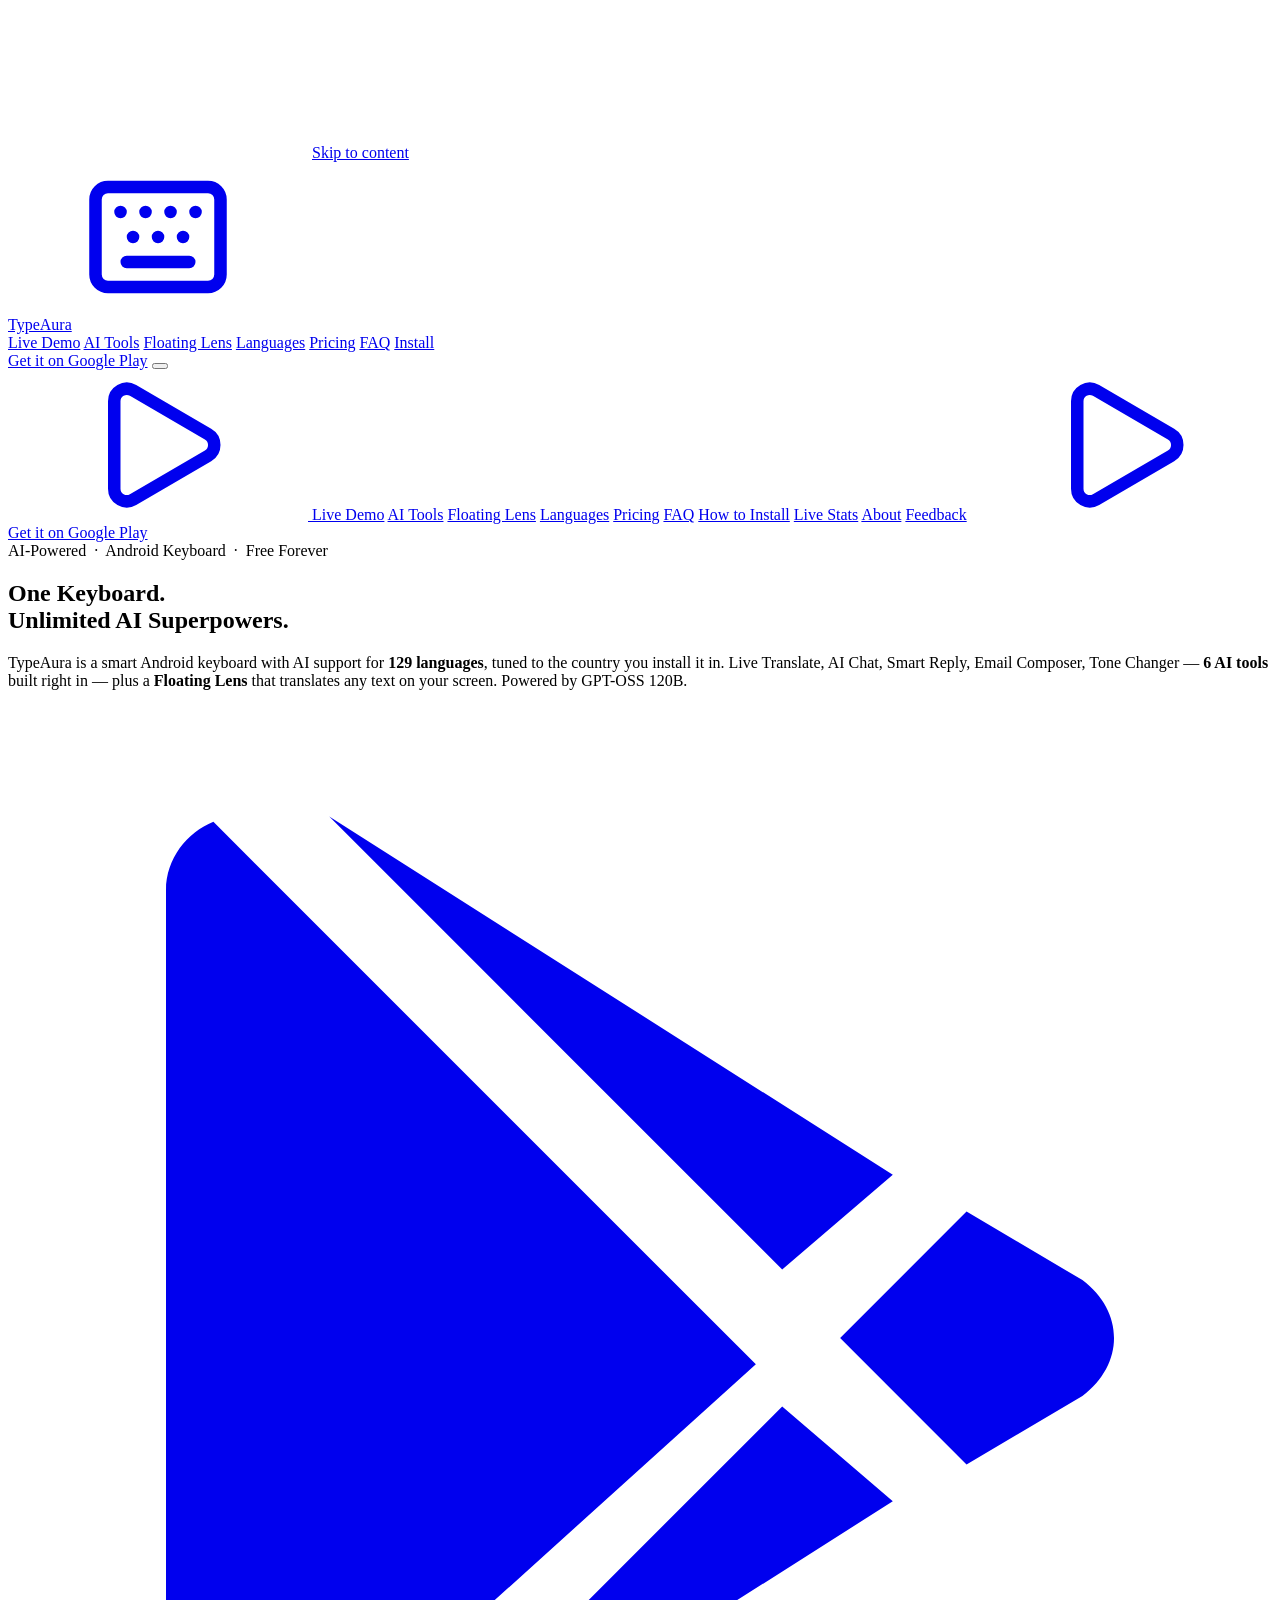
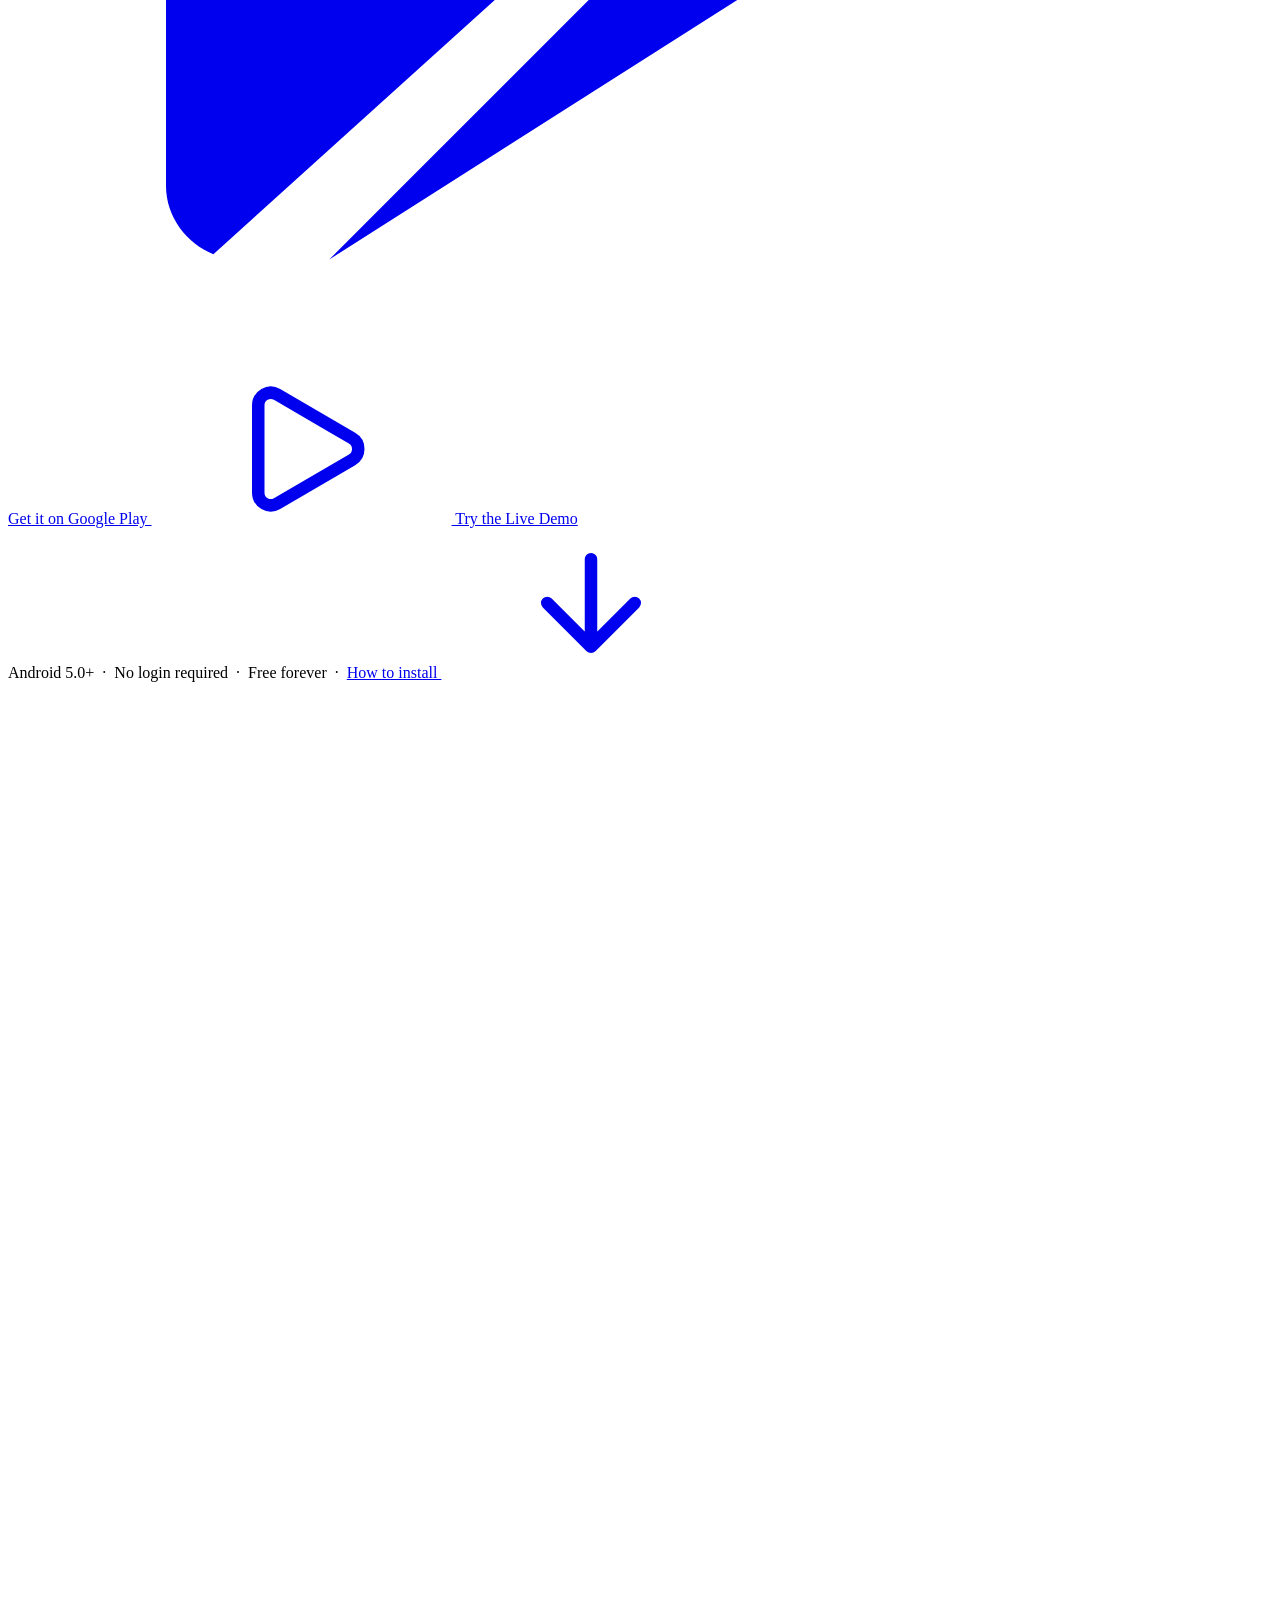
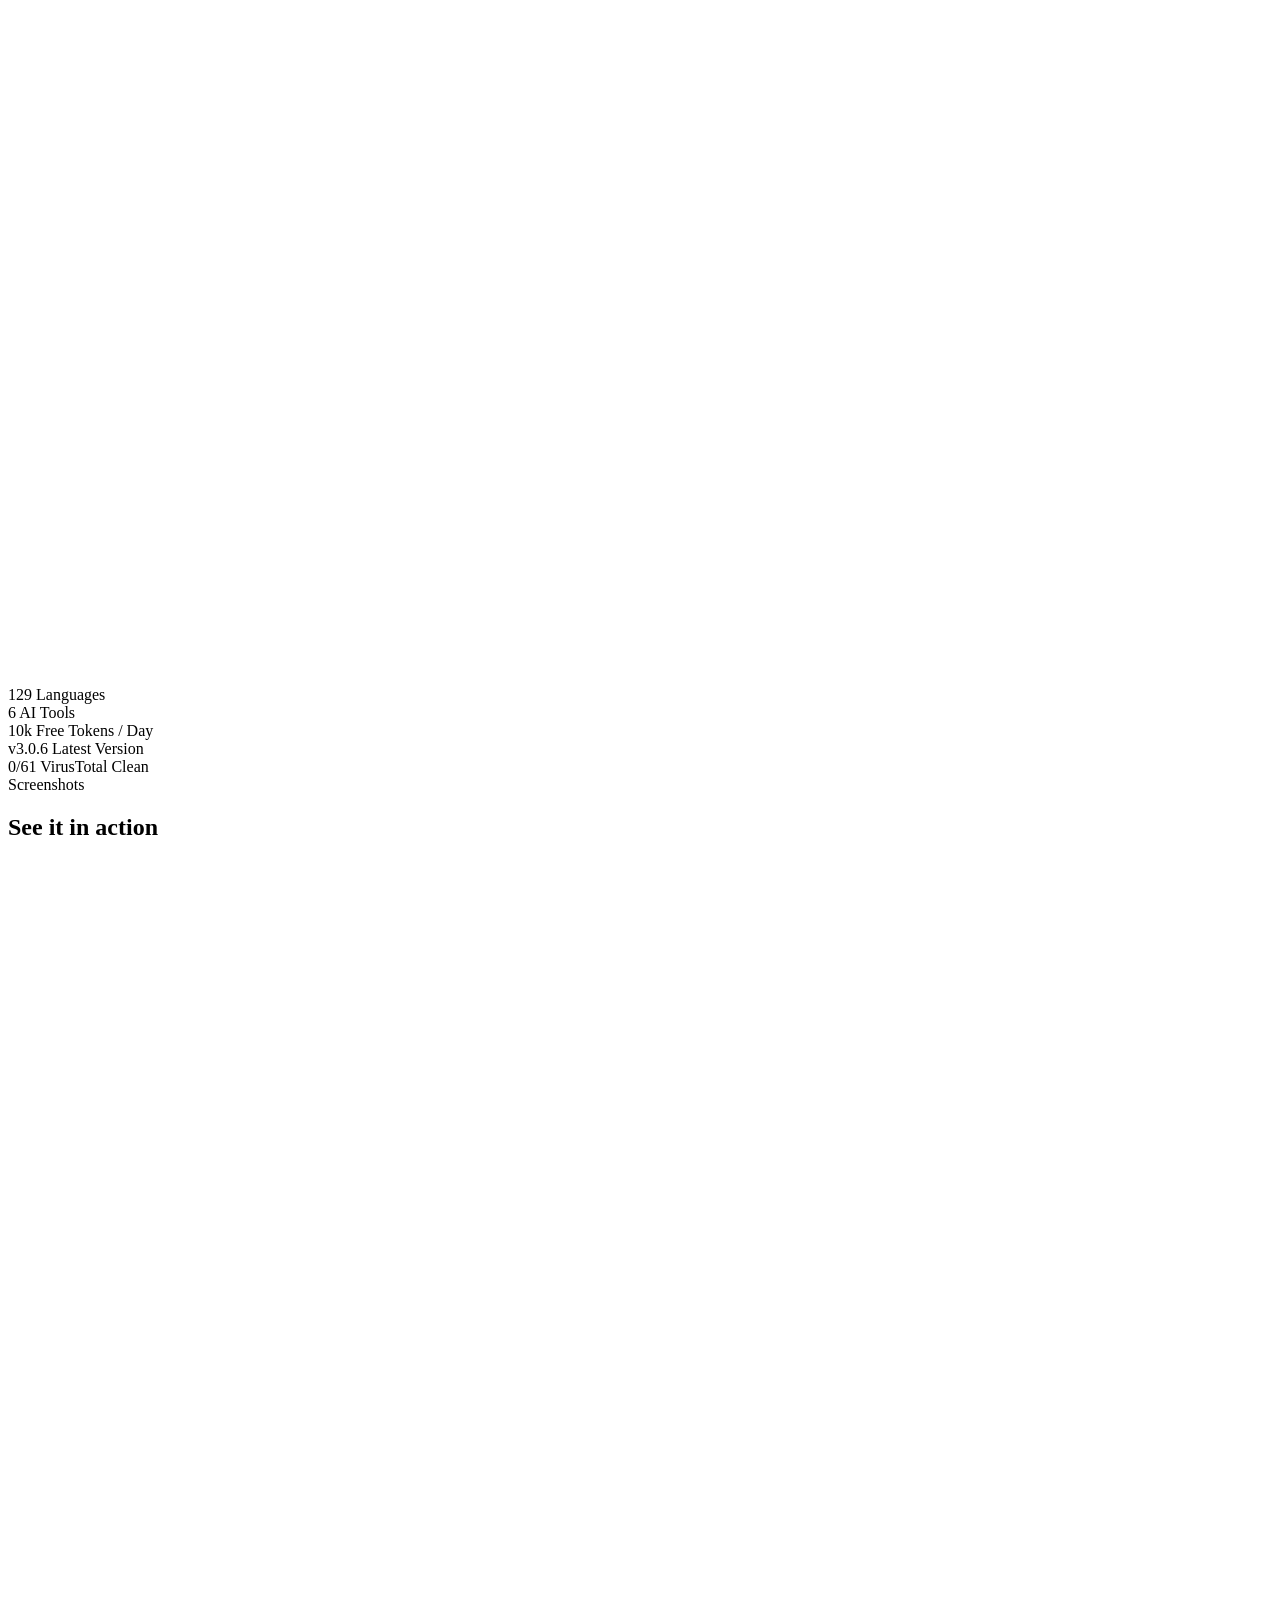
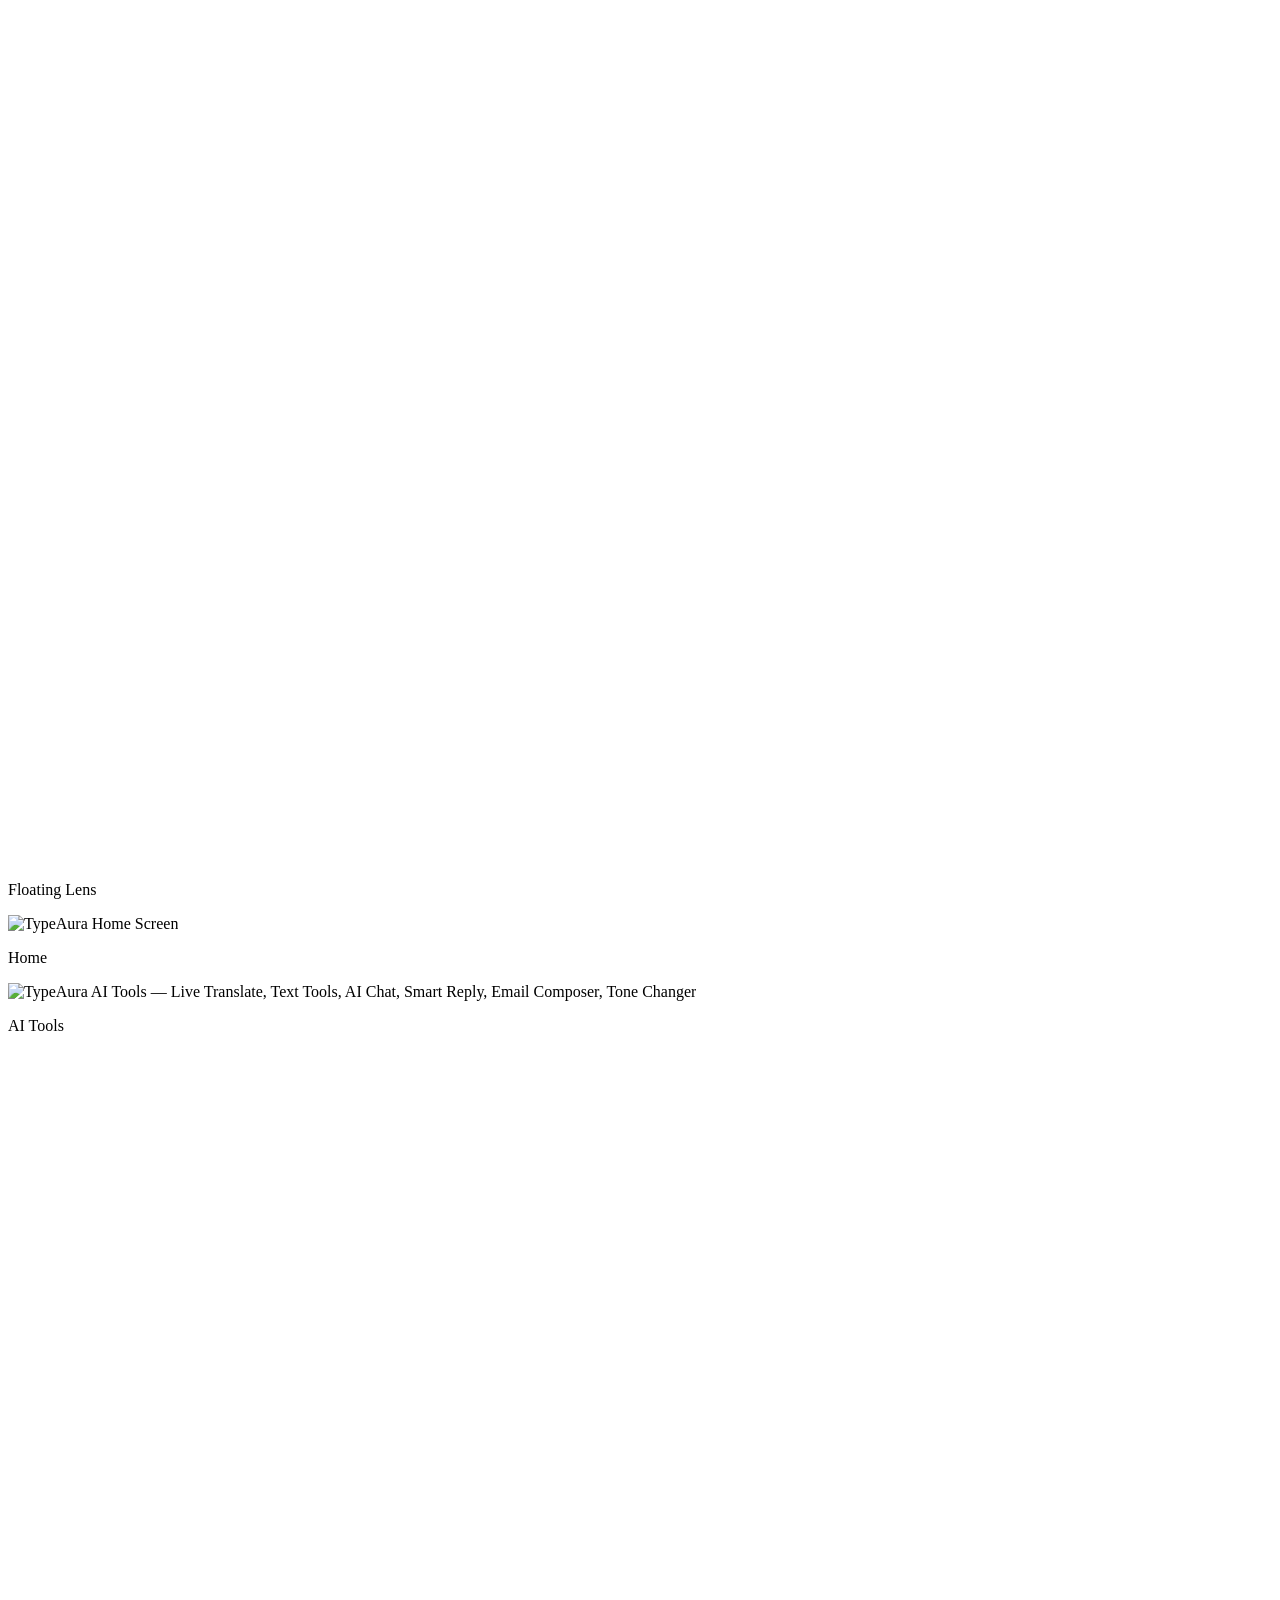
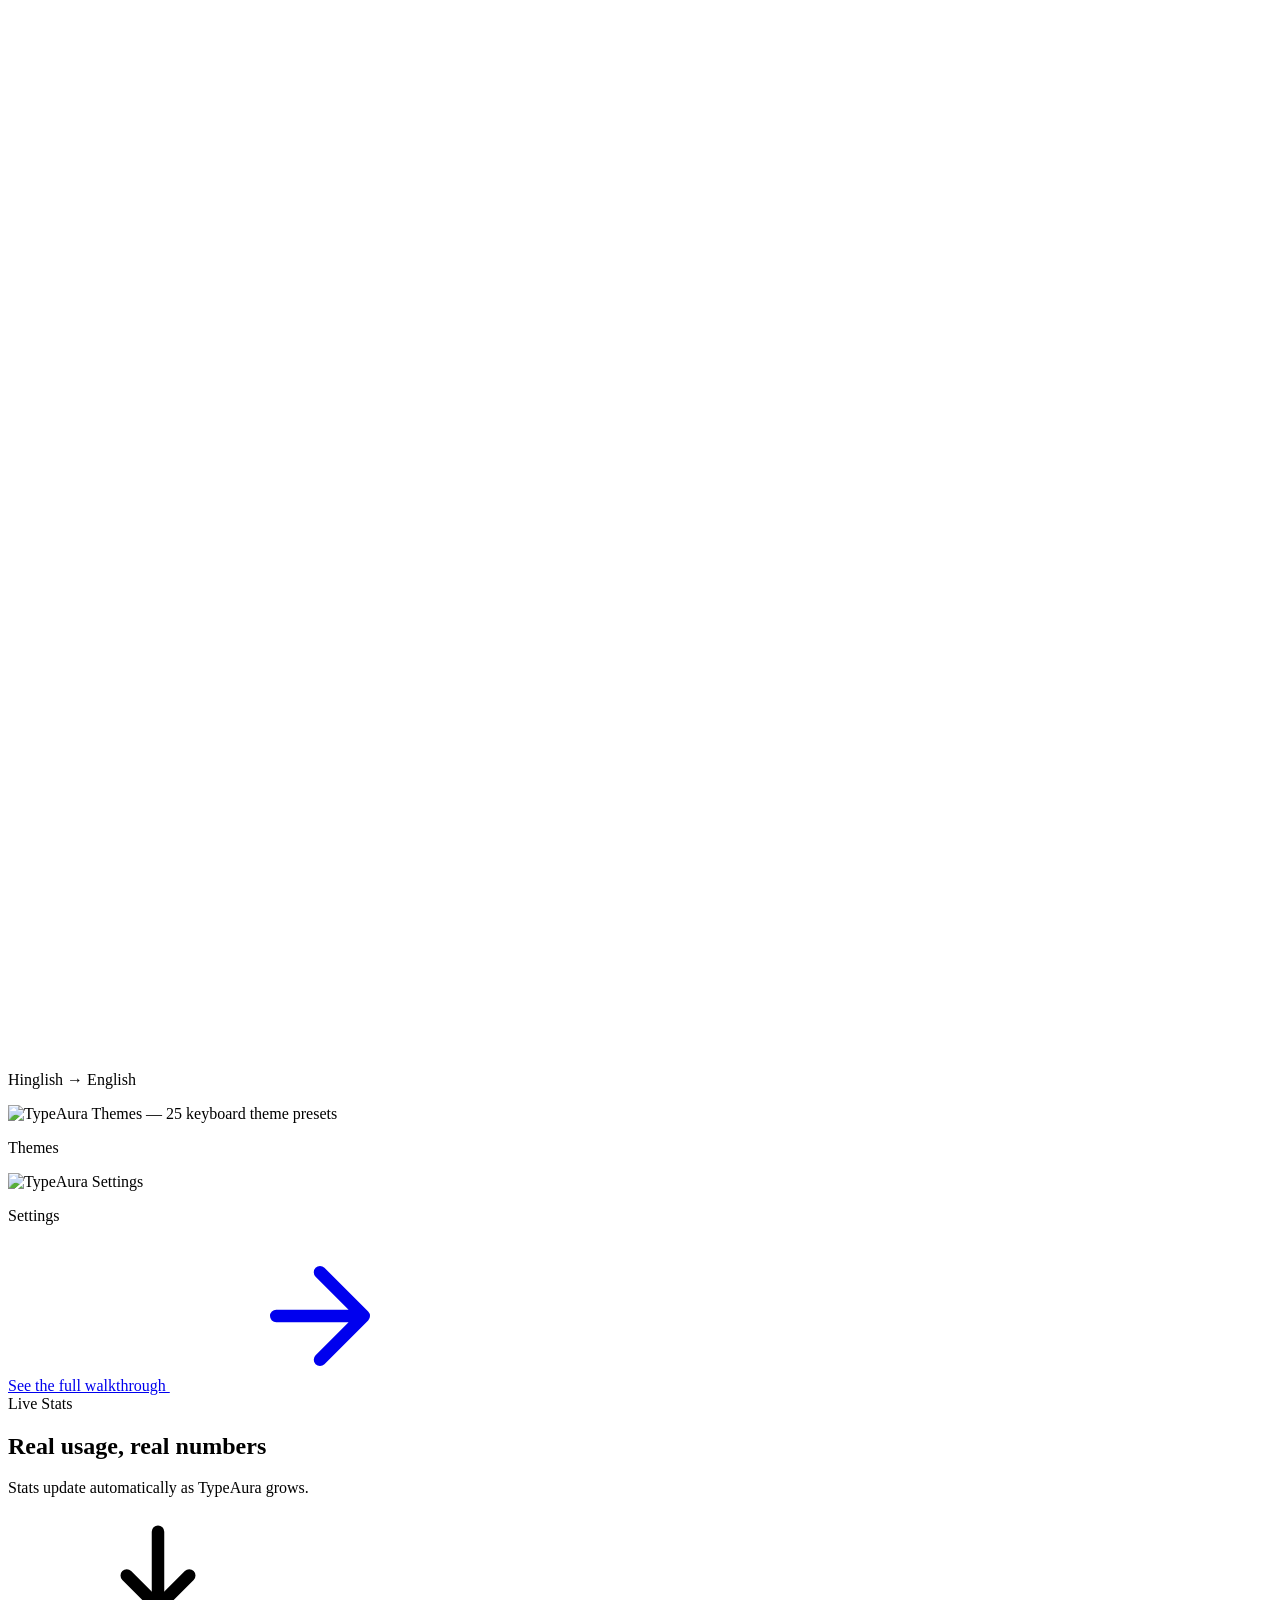
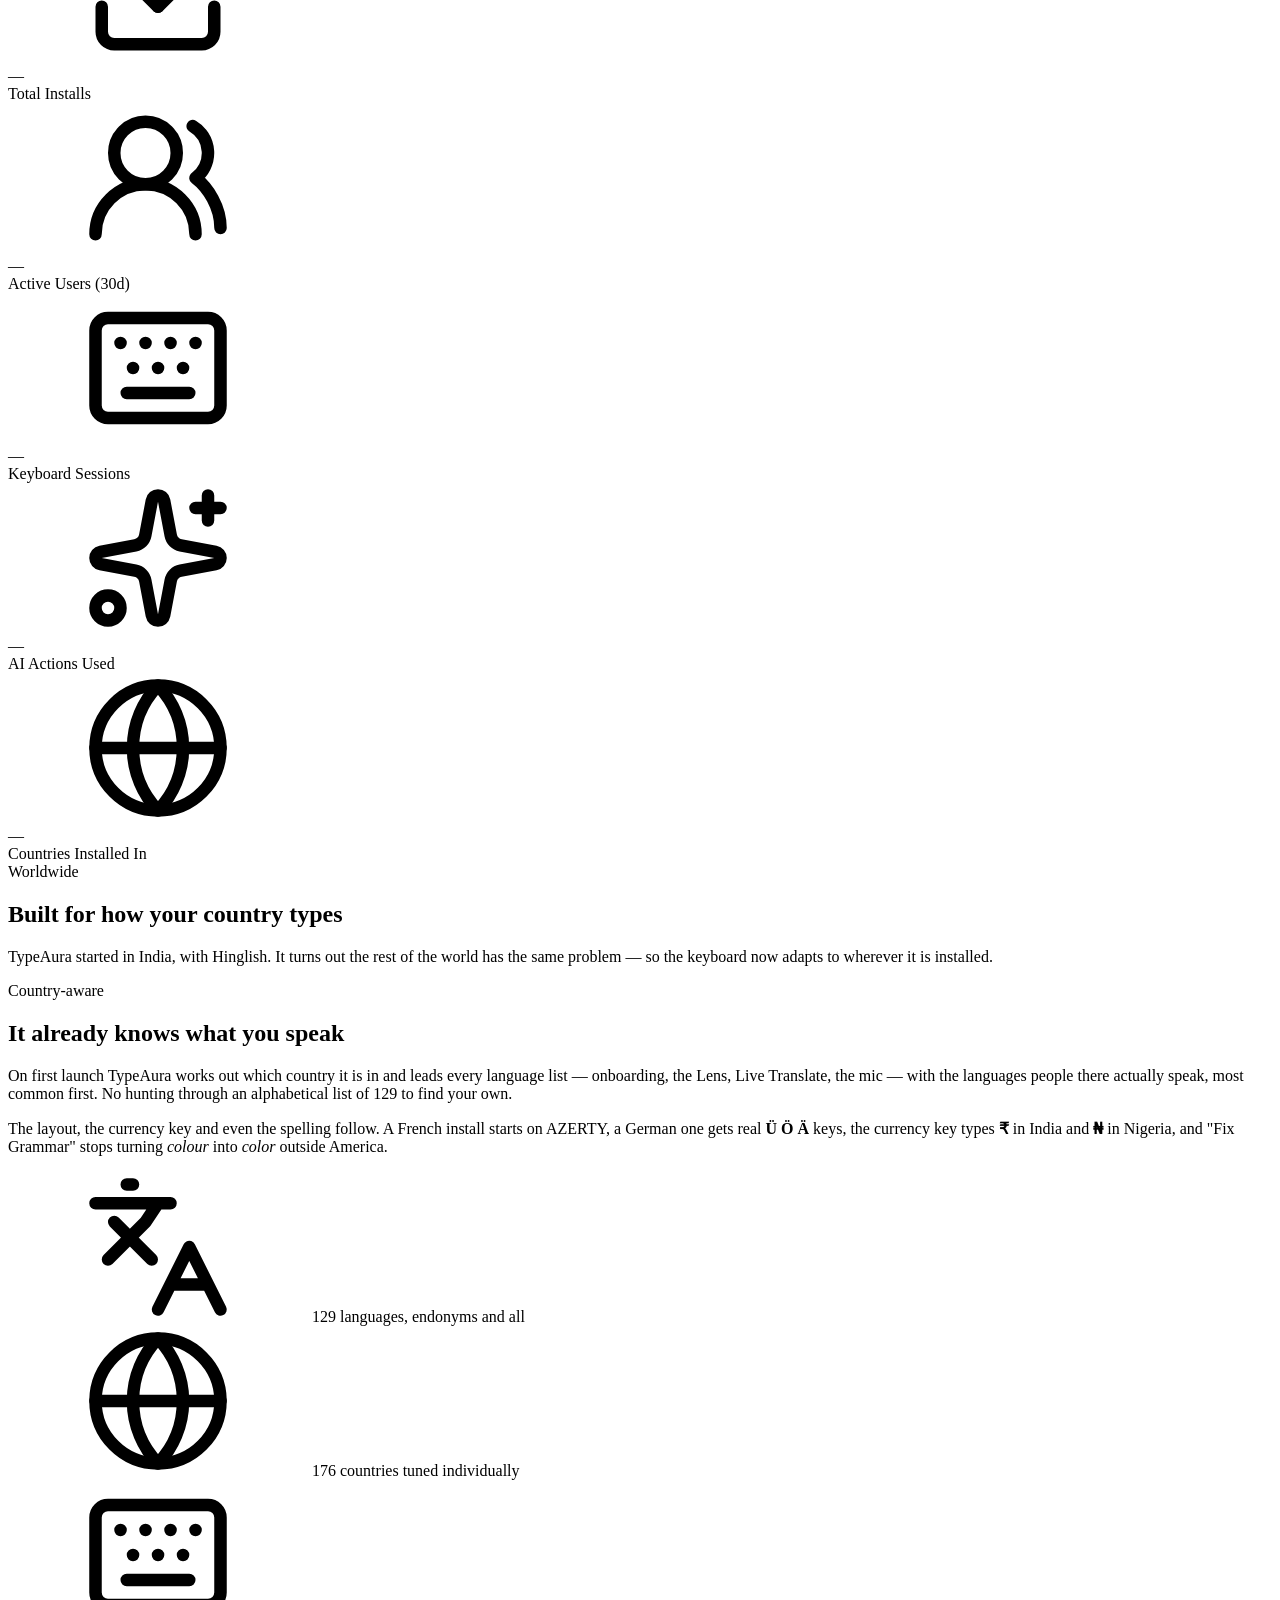
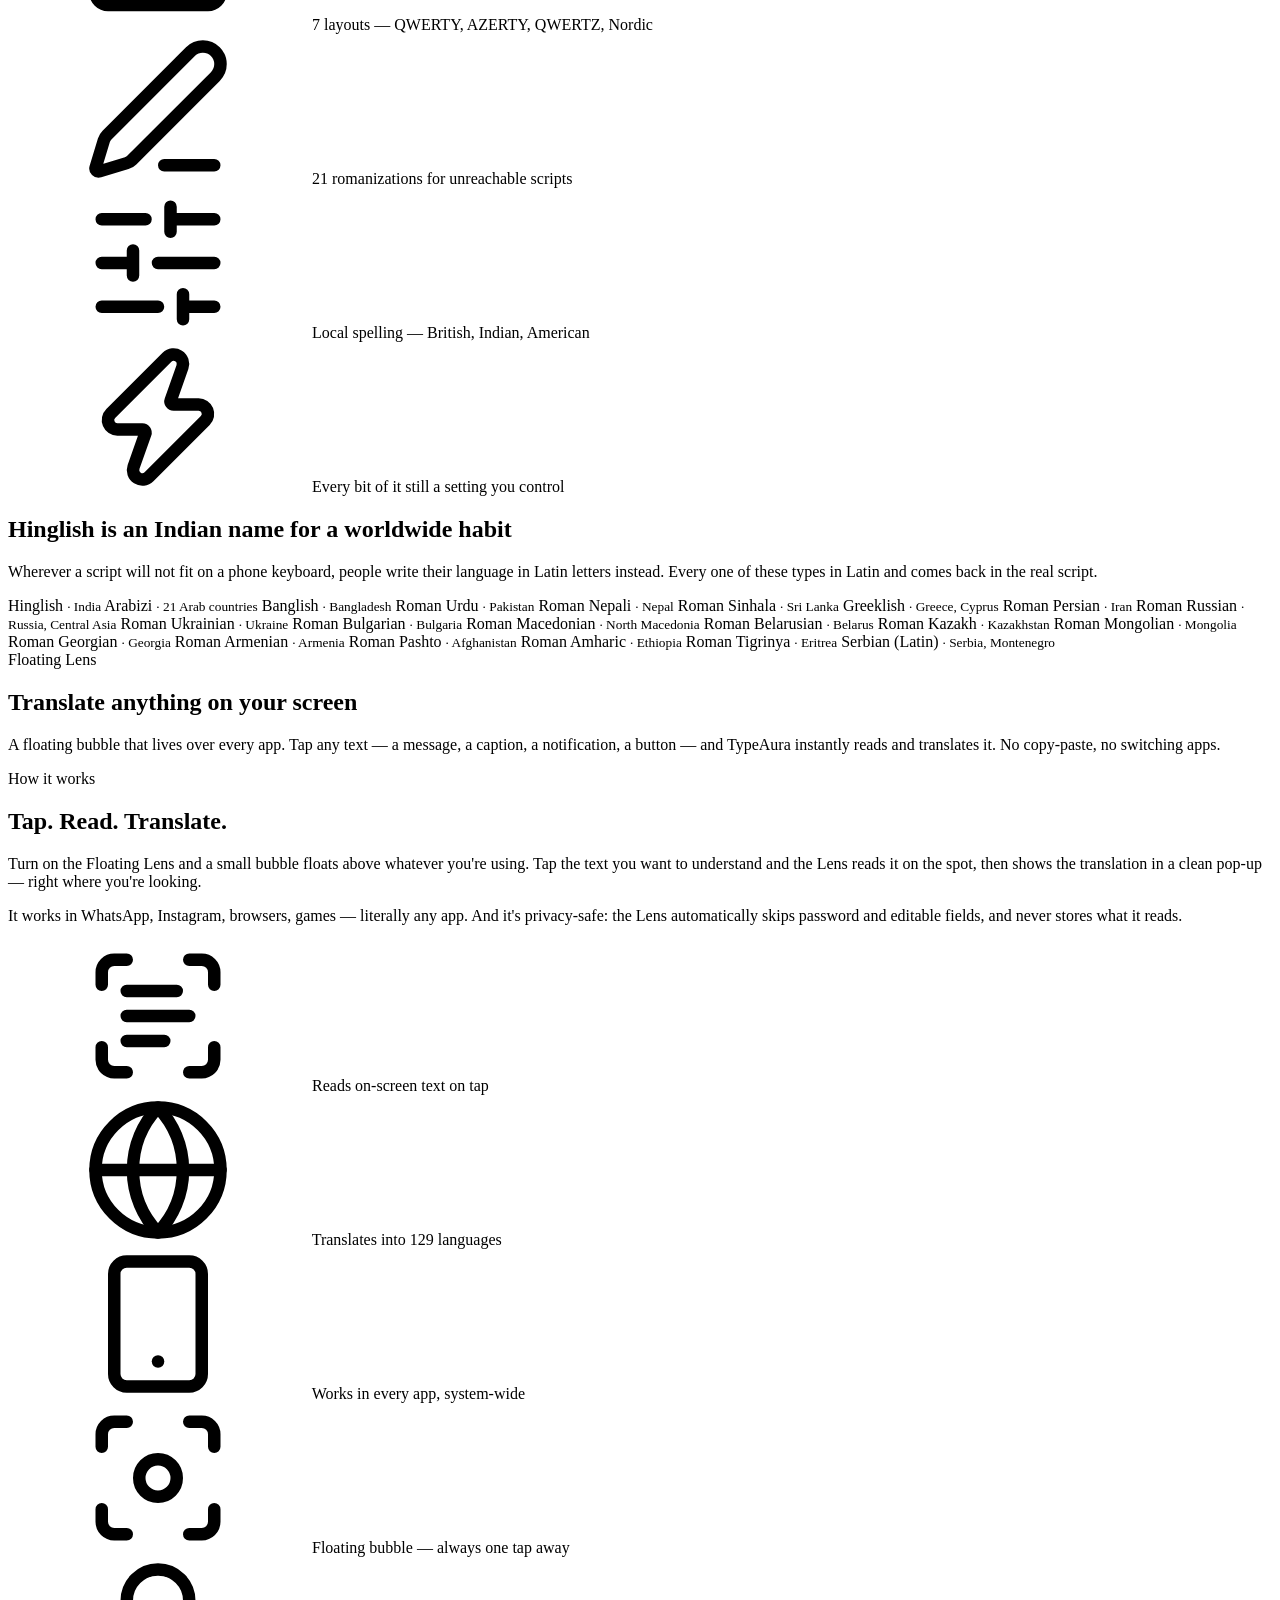
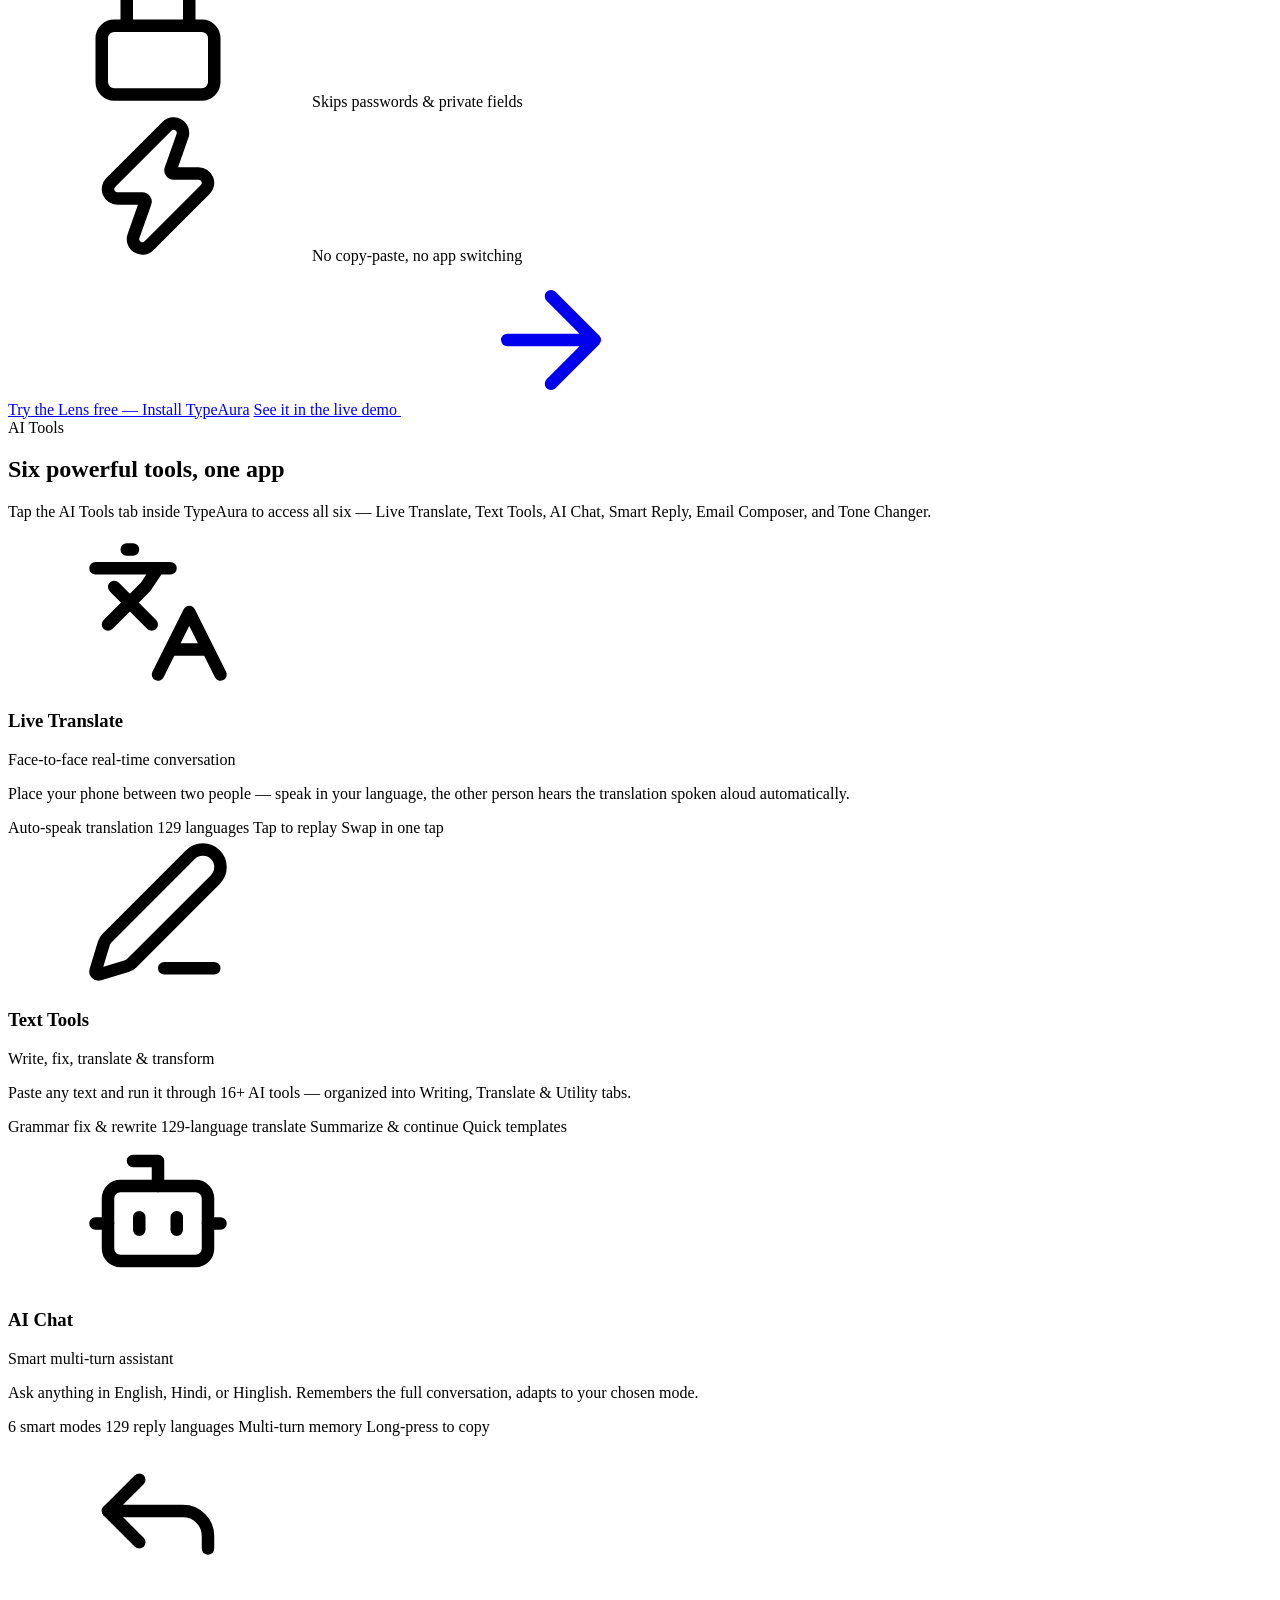
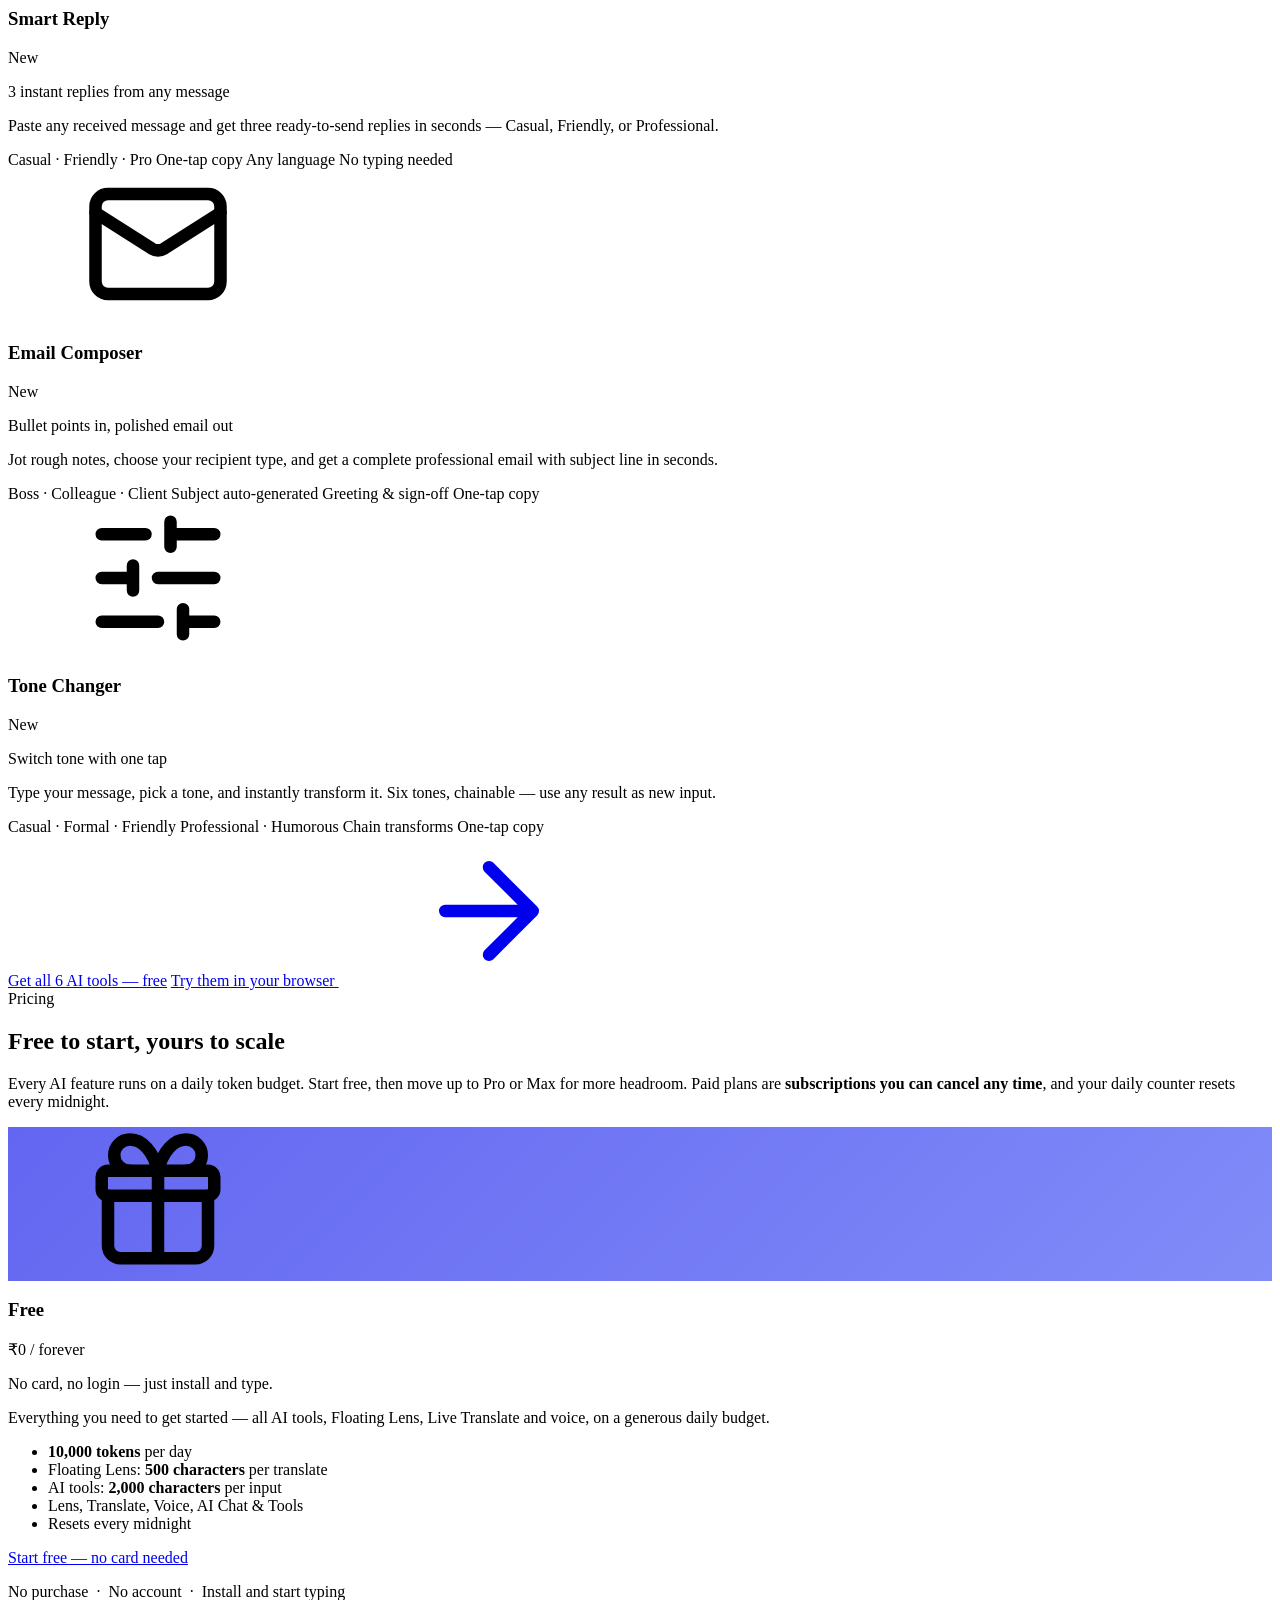
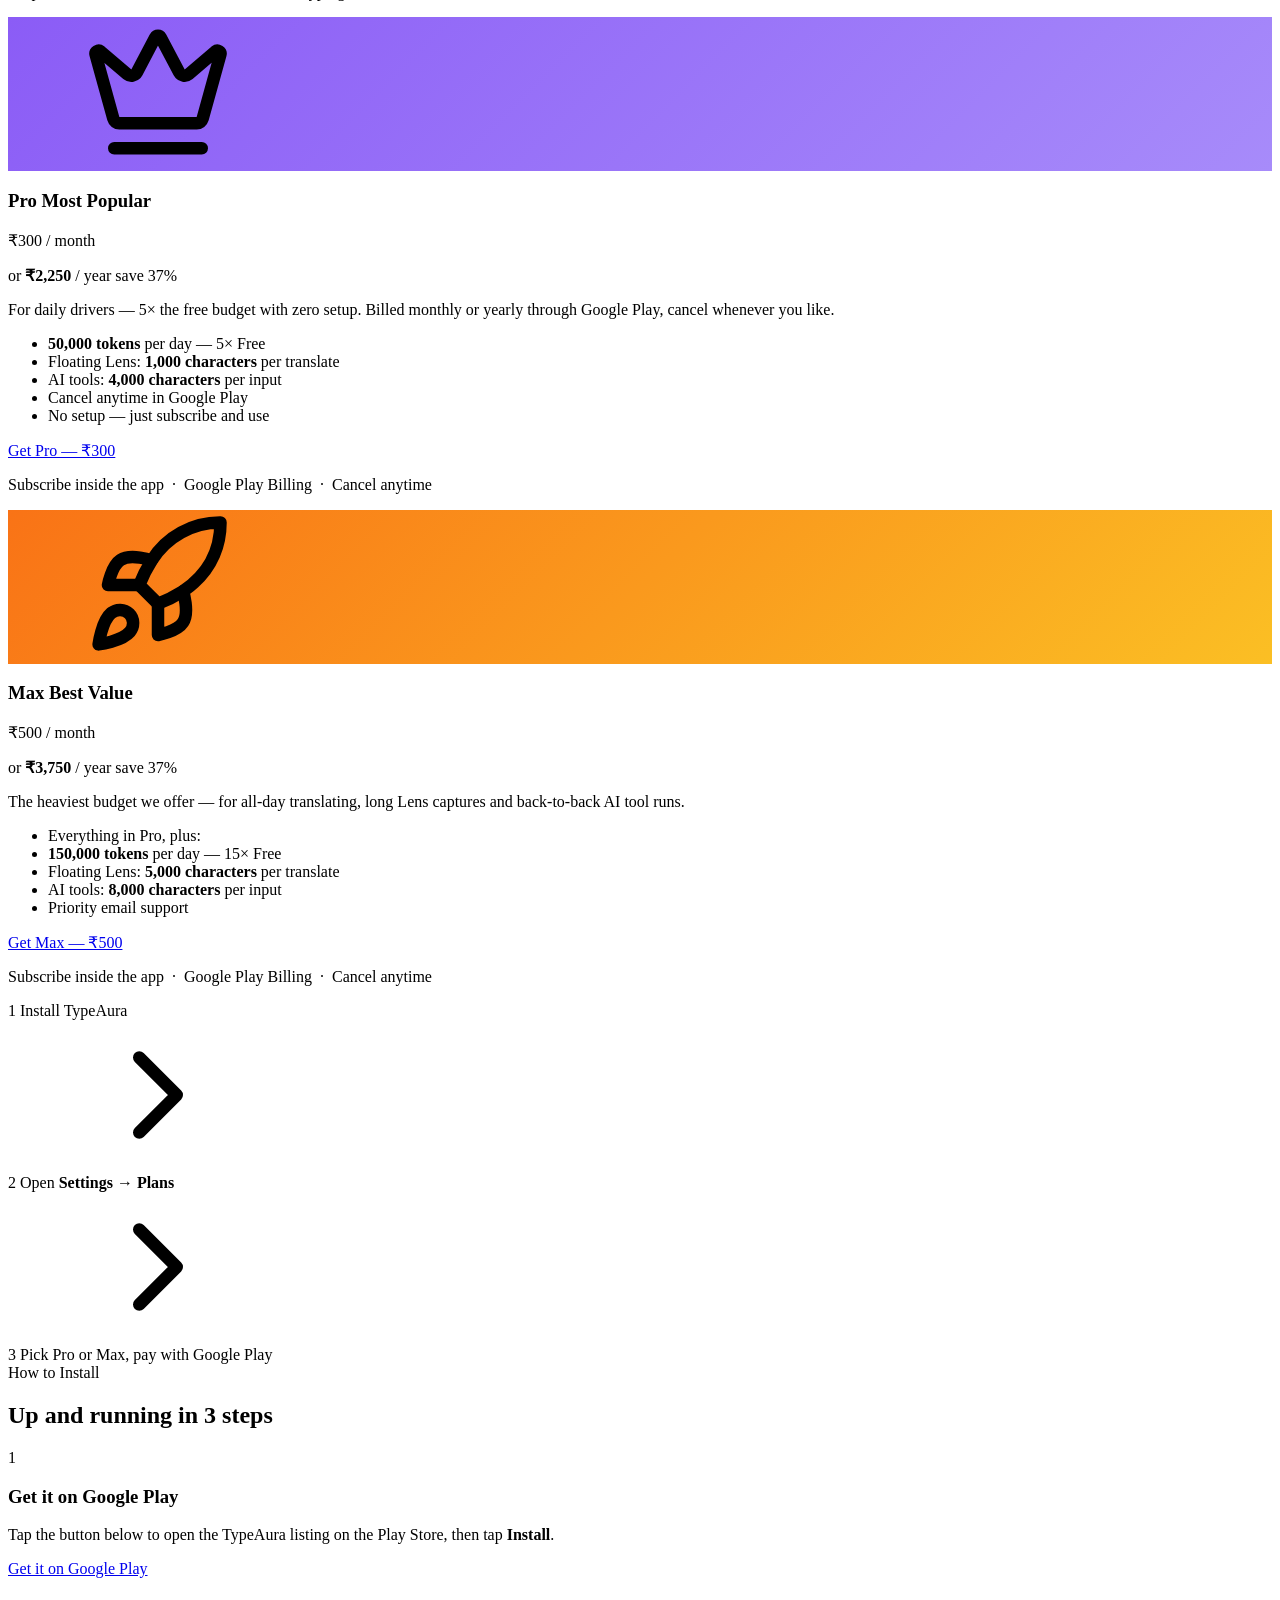
==== index.html @ 022c2828 "new up" ====
<!DOCTYPE html>
<html lang="en">
<head>
  <meta charset="UTF-8" />
  <meta name="google-site-verification" content="PSXSwppGNwj2feSm5Ke1jIC0MGsXMtIfjosAv6yATlY" />
  <meta name="viewport" content="width=device-width, initial-scale=1.0" />

  <!-- ═══════════════════════ PRIMARY SEO ═══════════════════════ -->
  <title>TypeAura — AI Keyboard for Hinglish, Hindi & Better English</title>
  <meta name="description" content="TypeAura is a free AI-powered Android keyboard with Hinglish ↔ English translation, a Floating Lens that translates any on-screen text via the Accessibility API, speech-to-text input, an emoji panel, clipboard history, and a suite of in-app AI tools (Smart Reply, Email Composer, Tone Changer, Live Translate). 129 languages, with the keyboard tuned to your country — Hinglish in India, Arabizi across the Arab world, Banglish, Roman Urdu, Greeklish and 16 more romanizations, plus QWERTY, AZERTY, QWERTZ and Nordic layouts. Free 10k tokens/day, or Pro (50k/day) and Max (150k/day) subscriptions from ₹300/month — cancel anytime. Powered by GPT-OSS 120B. Free on Google Play." />
  <meta name="author" content="Himanshu Kashyap" />
  <meta name="robots" content="index, follow, max-image-preview:large, max-snippet:-1, max-video-preview:-1" />
  <meta name="googlebot" content="index, follow" />
  <meta name="language" content="English" />
  <meta name="theme-color" content="#7C6CF8" />
  <link rel="canonical" href="https://typeaura.indevs.in/" />

  <!-- ═══════════════════════ FAVICONS ═══════════════════════ -->
  <link rel="icon" type="image/png" sizes="32x32" href="img/favicon-32.png" />
  <link rel="apple-touch-icon" href="img/apple-touch-icon.png" />
  <link rel="manifest" href="site.webmanifest" />

  <!-- ═══════════════════════ OPEN GRAPH ═══════════════════════ -->
  <meta property="og:type" content="website" />
  <meta property="og:site_name" content="TypeAura" />
  <meta property="og:title" content="TypeAura — AI Keyboard for Hinglish, Hindi & Better English" />
  <meta property="og:description" content="A free AI-powered Android keyboard with 129 languages, Hinglish ↔ English translation, Live Translate, Smart Reply & 6 AI tools built in. Powered by GPT-OSS 120B." />
  <meta property="og:url" content="https://typeaura.indevs.in/" />
  <meta property="og:image" content="https://typeaura.indevs.in/img/og-image.png" />
  <meta property="og:image:width" content="1200" />
  <meta property="og:image:height" content="630" />
  <meta property="og:image:alt" content="TypeAura — AI Keyboard for Hinglish, Hindi and better English" />
  <meta property="og:locale" content="en_IN" />

  <!-- ═══════════════════════ TWITTER CARD ═══════════════════════ -->
  <meta name="twitter:card" content="summary_large_image" />
  <meta name="twitter:title" content="TypeAura — AI Keyboard for Hinglish, Hindi & Better English" />
  <meta name="twitter:description" content="A free AI-powered Android keyboard with 129 languages, Hinglish ↔ English translation, Live Translate, Smart Reply & 6 AI tools built in. Powered by GPT-OSS 120B." />
  <meta name="twitter:image" content="https://typeaura.indevs.in/img/og-image.png" />
  <meta name="twitter:image:alt" content="TypeAura — AI Keyboard for Hinglish, Hindi and better English" />

  <!-- gstatic is where the woff2 files actually live — preconnecting only to
       googleapis warms the wrong hop. crossorigin is required on both. -->
  <link rel="preconnect" href="https://fonts.googleapis.com" />
  <link rel="preconnect" href="https://fonts.gstatic.com" crossorigin />
  <link href="https://fonts.googleapis.com/css2?family=Inter:wght@400;500;600;700;800;900&display=swap" rel="stylesheet" />
  <link rel="stylesheet" href="style.css" />

  <!-- ═══════════════════════ STRUCTURED DATA ═══════════════════════ -->
  <script type="application/ld+json">
{
  "@context": "https://schema.org",
  "@graph": [
    {
      "@type": "WebSite",
      "@id": "https://typeaura.indevs.in/#website",
      "url": "https://typeaura.indevs.in/",
      "name": "TypeAura",
      "description": "AI-powered Android keyboard for Hinglish, Hindi and better English.",
      "inLanguage": "en",
      "potentialAction": {
        "@type": "SearchAction",
        "target": "https://typeaura.indevs.in/?q={search_term_string}",
        "query-input": "required name=search_term_string"
      }
    },
    {
      "@type": "Organization",
      "@id": "https://typeaura.indevs.in/#organization",
      "name": "TypeAura",
      "url": "https://typeaura.indevs.in/",
      "logo": "https://typeaura.indevs.in/img/icon.png",
      "founder": {
        "@type": "Person",
        "name": "Himanshu Kashyap"
      }
    },
    {
      "@type": "SoftwareApplication",
      "name": "TypeAura — AI Keyboard",
      "operatingSystem": "Android 5.0+",
      "applicationCategory": "UtilitiesApplication",
      "url": "https://typeaura.indevs.in/",
      "downloadUrl": "https://play.google.com/store/apps/details?id=com.typeaura.app",
      "installUrl": "https://play.google.com/store/apps/details?id=com.typeaura.app",
      "softwareVersion": "3.0.6",
      "image": "https://typeaura.indevs.in/img/og-image.png",
      "description": "TypeAura is a free AI-powered Android keyboard with Hinglish ↔ English translation, a Floating Lens that translates any on-screen text, Live Translate, Smart Reply, Email Composer, Tone Changer and AI Chat across 129 languages, with language lists, keyboard layout and romanization tuned to the country it is installed in. Powered by GPT-OSS 120B.",
      "author": {
        "@type": "Person",
        "name": "Himanshu Kashyap"
      },
      "offers": {
        "@type": "AggregateOffer",
        "priceCurrency": "INR",
        "lowPrice": "0",
        "highPrice": "3750",
        "offerCount": "5",
        "offers": [
          {
            "@type": "Offer",
            "name": "Free",
            "price": "0",
            "priceCurrency": "INR",
            "availability": "https://schema.org/InStock"
          },
          {
            "@type": "Offer",
            "name": "Pro Monthly",
            "priceCurrency": "INR",
            "priceSpecification": {
              "@type": "UnitPriceSpecification",
              "price": "300",
              "priceCurrency": "INR",
              "billingDuration": 1,
              "billingIncrement": 1,
              "unitCode": "MON"
            },
            "availability": "https://schema.org/InStock"
          },
          {
            "@type": "Offer",
            "name": "Pro Yearly",
            "priceCurrency": "INR",
            "priceSpecification": {
              "@type": "UnitPriceSpecification",
              "price": "2250",
              "priceCurrency": "INR",
              "billingDuration": 1,
              "billingIncrement": 1,
              "unitCode": "ANN"
            },
            "availability": "https://schema.org/InStock"
          },
          {
            "@type": "Offer",
            "name": "Max Monthly",
            "priceCurrency": "INR",
            "priceSpecification": {
              "@type": "UnitPriceSpecification",
              "price": "500",
              "priceCurrency": "INR",
              "billingDuration": 1,
              "billingIncrement": 1,
              "unitCode": "MON"
            },
            "availability": "https://schema.org/InStock"
          },
          {
            "@type": "Offer",
            "name": "Max Yearly",
            "priceCurrency": "INR",
            "priceSpecification": {
              "@type": "UnitPriceSpecification",
              "price": "3750",
              "priceCurrency": "INR",
              "billingDuration": 1,
              "billingIncrement": 1,
              "unitCode": "ANN"
            },
            "availability": "https://schema.org/InStock"
          }
        ]
      }
    },
    {
      "@type": "FAQPage",
      "@id": "https://typeaura.indevs.in/#faq",
      "mainEntity": [
        {
          "@type": "Question",
          "name": "Is TypeAura really free?",
          "acceptedAnswer": {
            "@type": "Answer",
            "text": "Yes. Every AI feature — the Floating Lens, Live Translate, voice typing, AI Chat and all six AI tools — runs on a free budget of 10,000 tokens per day that resets every midnight. No card, no login, no trial period. Pro and Max are optional subscriptions for people who need more headroom."
          }
        },
        {
          "@type": "Question",
          "name": "Do you store what I type?",
          "acceptedAnswer": {
            "@type": "Answer",
            "text": "No. Your keystrokes, passwords and OTPs never leave your device. Text is sent to our server only when you explicitly tap an AI action — translate, rewrite, reply — and it is processed and returned immediately, never stored. Read the full detail in our Privacy Policy."
          }
        },
        {
          "@type": "Question",
          "name": "Why does the Floating Lens need Accessibility permission?",
          "acceptedAnswer": {
            "@type": "Answer",
            "text": "The Lens translates text that belongs to other apps, so it needs Android's Accessibility API to read the text you tap on. It reads only at the moment you tap, and it explicitly skips password fields and editable text boxes. The permission is entirely optional — the keyboard and every AI tool work without it."
          }
        },
        {
          "@type": "Question",
          "name": "Can I cancel Pro or Max?",
          "acceptedAnswer": {
            "@type": "Answer",
            "text": "Yes, any time. Pro and Max are auto-renewing Google Play subscriptions, billed monthly or yearly, and you cancel them in the Play Store under Payments & subscriptions — or from the Manage subscription link inside the app. Cancelling stops the next charge; you keep everything you paid for until the end of the period you are already in, then drop back to the Free budget."
          }
        },
        {
          "@type": "Question",
          "name": "How do I buy Pro or Max?",
          "acceptedAnswer": {
            "@type": "Answer",
            "text": "Inside the app, not on this website. Install TypeAura, open Settings → Plans, pick Pro or Max, and pay through Google Play. You will get a TA-XXXX-XXXX recovery code — save it, as that code is how you move your plan to a new device or restore it after a reinstall."
          }
        },
        {
          "@type": "Question",
          "name": "Which languages are supported?",
          "acceptedAnswer": {
            "@type": "Answer",
            "text": "129, and the keyboard picks the right ones for you: it detects the country it is installed in and leads every language list with what people there actually speak — 176 countries are tuned individually. Alongside the languages themselves it carries 21 romanizations, the way people write a language in Latin letters when its own script will not fit a phone keyboard: Hinglish in India, Arabizi across the Arab world, Banglish in Bangladesh, Roman Urdu, Greeklish, Roman Persian and more. Hinglish is still what TypeAura is really built for — type the way you actually speak and it converts to clean English, or the reverse."
          }
        },
        {
          "@type": "Question",
          "name": "Does it work offline?",
          "acceptedAnswer": {
            "@type": "Answer",
            "text": "Typing, glide typing, suggestions, themes, emoji and clipboard history all work fully offline. The AI features — translation, the Lens, AI Chat and the tools — need an internet connection, because the model runs on a server rather than on your phone."
          }
        },
        {
          "@type": "Question",
          "name": "What happens when I run out of daily tokens?",
          "acceptedAnswer": {
            "@type": "Answer",
            "text": "The keyboard keeps working normally — only the AI actions pause. Your counter resets automatically at midnight. If you hit the limit regularly, Pro gives you 5× the budget and Max gives you 15×."
          }
        },
        {
          "@type": "Question",
          "name": "Is the keyboard layout right for my language?",
          "acceptedAnswer": {
            "@type": "Answer",
            "text": "There are seven layouts — QWERTY, AZERTY, QWERTZ, and dedicated variants for Spanish (Ñ), German (Ü Ö Ä), Danish/Norwegian (Å Æ Ø) and Swedish/Finnish (Å Ö Ä). Those letters get real keys rather than long-presses, because they are letters of the alphabet, not accents. Your country picks the starting layout and you can change it any time in Settings. Accented letters beyond the layout are a long-press away, and the currency key types the sign your country actually spends in."
          }
        },
        {
          "@type": "Question",
          "name": "Which Android versions work? Is there an iPhone version?",
          "acceptedAnswer": {
            "@type": "Answer",
            "text": "TypeAura runs on Android 5.0 and above. There is no iOS version — iOS does not allow the kind of system-wide overlay the Floating Lens depends on. There is a Windows desktop app with the same AI tools and a global-hotkey Lens."
          }
        }
      ]
    }
  ]
}
  </script>
</head>
<body>
  <!-- Icon sprite: 32 lucide glyphs inlined once (~8KB) — replaces the
       render-blocking Iconify script, its third-party DNS+TLS handshake and
       a runtime API round-trip for every icon. -->
  <svg class="icon-sprite" aria-hidden="true" focusable="false"><defs>
  <symbol id="i-arrow-down" viewBox="0 0 24 24"><path fill="none" stroke="currentColor" stroke-linecap="round" stroke-linejoin="round" stroke-width="2" d="M12 5v14m7-7l-7 7l-7-7"/></symbol>
  <symbol id="i-arrow-right" viewBox="0 0 24 24"><path fill="none" stroke="currentColor" stroke-linecap="round" stroke-linejoin="round" stroke-width="2" d="M5 12h14m-7-7l7 7l-7 7"/></symbol>
  <symbol id="i-arrow-up" viewBox="0 0 24 24"><path fill="none" stroke="currentColor" stroke-linecap="round" stroke-linejoin="round" stroke-width="2" d="m5 12l7-7l7 7m-7 7V5"/></symbol>
  <symbol id="i-bot" viewBox="0 0 24 24"><g fill="none" stroke="currentColor" stroke-linecap="round" stroke-linejoin="round" stroke-width="2"><path d="M12 8V4H8"/><rect width="16" height="12" x="4" y="8" rx="2"/><path d="M2 14h2m16 0h2m-7-1v2m-6-2v2"/></g></symbol>
  <symbol id="i-bug" viewBox="0 0 24 24"><g fill="none" stroke="currentColor" stroke-linecap="round" stroke-linejoin="round" stroke-width="2"><path d="M12 20v-9m2-4a4 4 0 0 1 4 4v3a6 6 0 0 1-12 0v-3a4 4 0 0 1 4-4zm.12-3.12L16 2"/><path d="M21 21a4 4 0 0 0-3.81-4M21 5a4 4 0 0 1-3.55 3.97M22 13h-4M3 21a4 4 0 0 1 3.81-4M3 5a4 4 0 0 0 3.55 3.97M6 13H2M8 2l1.88 1.88M9 7.13V6a3 3 0 1 1 6 0v1.13"/></g></symbol>
  <symbol id="i-chevron-down" viewBox="0 0 24 24"><path fill="none" stroke="currentColor" stroke-linecap="round" stroke-linejoin="round" stroke-width="2" d="m6 9l6 6l6-6"/></symbol>
  <symbol id="i-chevron-right" viewBox="0 0 24 24"><path fill="none" stroke="currentColor" stroke-linecap="round" stroke-linejoin="round" stroke-width="2" d="m9 18l6-6l-6-6"/></symbol>
  <symbol id="i-crown" viewBox="0 0 24 24"><path fill="none" stroke="currentColor" stroke-linecap="round" stroke-linejoin="round" stroke-width="2" d="M11.562 3.266a.5.5 0 0 1 .876 0L15.39 8.87a1 1 0 0 0 1.516.294L21.183 5.5a.5.5 0 0 1 .798.519l-2.834 10.246a1 1 0 0 1-.956.734H5.81a1 1 0 0 1-.957-.734L2.02 6.02a.5.5 0 0 1 .798-.519l4.276 3.664a1 1 0 0 0 1.516-.294zM5 21h14"/></symbol>
  <symbol id="i-download" viewBox="0 0 24 24"><g fill="none" stroke="currentColor" stroke-linecap="round" stroke-linejoin="round" stroke-width="2"><path d="M12 15V3m9 12v4a2 2 0 0 1-2 2H5a2 2 0 0 1-2-2v-4"/><path d="m7 10l5 5l5-5"/></g></symbol>
  <symbol id="i-focus" viewBox="0 0 24 24"><g fill="none" stroke="currentColor" stroke-linecap="round" stroke-linejoin="round" stroke-width="2"><circle cx="12" cy="12" r="3"/><path d="M3 7V5a2 2 0 0 1 2-2h2m10 0h2a2 2 0 0 1 2 2v2m0 10v2a2 2 0 0 1-2 2h-2M7 21H5a2 2 0 0 1-2-2v-2"/></g></symbol>
  <symbol id="i-gift" viewBox="0 0 24 24"><g fill="none" stroke="currentColor" stroke-linecap="round" stroke-linejoin="round" stroke-width="2"><path d="M12 7v14m8-10v8a2 2 0 0 1-2 2H6a2 2 0 0 1-2-2v-8m3.5-4a1 1 0 0 1 0-5A4.8 8 0 0 1 12 7a4.8 8 0 0 1 4.5-5a1 1 0 0 1 0 5"/><rect width="18" height="4" x="3" y="7" rx="1"/></g></symbol>
  <symbol id="i-globe" viewBox="0 0 24 24"><g fill="none" stroke="currentColor" stroke-linecap="round" stroke-linejoin="round" stroke-width="2"><circle cx="12" cy="12" r="10"/><path d="M12 2a14.5 14.5 0 0 0 0 20a14.5 14.5 0 0 0 0-20M2 12h20"/></g></symbol>
  <symbol id="i-keyboard" viewBox="0 0 24 24"><g fill="none" stroke="currentColor" stroke-linecap="round" stroke-linejoin="round" stroke-width="2"><path d="M10 8h.01M12 12h.01M14 8h.01M16 12h.01M18 8h.01M6 8h.01M7 16h10m-9-4h.01"/><rect width="20" height="16" x="2" y="4" rx="2"/></g></symbol>
  <symbol id="i-languages" viewBox="0 0 24 24"><path fill="none" stroke="currentColor" stroke-linecap="round" stroke-linejoin="round" stroke-width="2" d="m5 8l6 6m-7 0l6-6l2-3M2 5h12M7 2h1m14 20l-5-10l-5 10m2-4h6"/></symbol>
  <symbol id="i-lightbulb" viewBox="0 0 24 24"><path fill="none" stroke="currentColor" stroke-linecap="round" stroke-linejoin="round" stroke-width="2" d="M15 14c.2-1 .7-1.7 1.5-2.5c1-.9 1.5-2.2 1.5-3.5A6 6 0 0 0 6 8c0 1 .2 2.2 1.5 3.5c.7.7 1.3 1.5 1.5 2.5m0 4h6m-5 4h4"/></symbol>
  <symbol id="i-lock" viewBox="0 0 24 24"><g fill="none" stroke="currentColor" stroke-linecap="round" stroke-linejoin="round" stroke-width="2"><rect width="18" height="11" x="3" y="11" rx="2" ry="2"/><path d="M7 11V7a5 5 0 0 1 10 0v4"/></g></symbol>
  <symbol id="i-mail" viewBox="0 0 24 24"><g fill="none" stroke="currentColor" stroke-linecap="round" stroke-linejoin="round" stroke-width="2"><path d="m22 7l-8.991 5.727a2 2 0 0 1-2.009 0L2 7"/><rect width="20" height="16" x="2" y="4" rx="2"/></g></symbol>
  <symbol id="i-message-circle" viewBox="0 0 24 24"><path fill="none" stroke="currentColor" stroke-linecap="round" stroke-linejoin="round" stroke-width="2" d="M2.992 16.342a2 2 0 0 1 .094 1.167l-1.065 3.29a1 1 0 0 0 1.236 1.168l3.413-.998a2 2 0 0 1 1.099.092a10 10 0 1 0-4.777-4.719"/></symbol>
  <symbol id="i-party-popper" viewBox="0 0 24 24"><g fill="none" stroke="currentColor" stroke-linecap="round" stroke-linejoin="round" stroke-width="2"><path d="M5.8 11.3L2 22l10.7-3.79M4 3h.01M22 8h.01M15 2h.01M22 20h.01M22 2l-2.24.75a2.9 2.9 0 0 0-1.96 3.12c.1.86-.57 1.63-1.45 1.63h-.38c-.86 0-1.6.6-1.76 1.44L14 10m8 3l-.82-.33c-.86-.34-1.82.2-1.98 1.11c-.11.7-.72 1.22-1.43 1.22H17M11 2l.33.82c.34.86-.2 1.82-1.11 1.98c-.7.1-1.22.72-1.22 1.43V7"/><path d="M11 13c1.93 1.93 2.83 4.17 2 5s-3.07-.07-5-2s-2.83-4.17-2-5s3.07.07 5 2"/></g></symbol>
  <symbol id="i-pause" viewBox="0 0 24 24"><g fill="none" stroke="currentColor" stroke-linecap="round" stroke-linejoin="round" stroke-width="2"><rect width="5" height="18" x="14" y="3" rx="1"/><rect width="5" height="18" x="5" y="3" rx="1"/></g></symbol>
  <symbol id="i-pen-line" viewBox="0 0 24 24"><path fill="none" stroke="currentColor" stroke-linecap="round" stroke-linejoin="round" stroke-width="2" d="M13 21h8m.174-14.188a1 1 0 0 0-3.986-3.987L3.842 16.174a2 2 0 0 0-.5.83l-1.321 4.352a.5.5 0 0 0 .623.622l4.353-1.32a2 2 0 0 0 .83-.497z"/></symbol>
  <symbol id="i-play" viewBox="0 0 24 24"><path fill="none" stroke="currentColor" stroke-linecap="round" stroke-linejoin="round" stroke-width="2" d="M5 5a2 2 0 0 1 3.008-1.728l11.997 6.998a2 2 0 0 1 .003 3.458l-12 7A2 2 0 0 1 5 19z"/></symbol>
  <symbol id="i-reply" viewBox="0 0 24 24"><g fill="none" stroke="currentColor" stroke-linecap="round" stroke-linejoin="round" stroke-width="2"><path d="M20 18v-2a4 4 0 0 0-4-4H4"/><path d="m9 17l-5-5l5-5"/></g></symbol>
  <symbol id="i-rocket" viewBox="0 0 24 24"><g fill="none" stroke="currentColor" stroke-linecap="round" stroke-linejoin="round" stroke-width="2"><path d="M12 15v5s3.03-.55 4-2c1.08-1.62 0-5 0-5M4.5 16.5c-1.5 1.26-2 5-2 5s3.74-.5 5-2c.71-.84.7-2.13-.09-2.91a2.18 2.18 0 0 0-2.91-.09"/><path d="M9 12a22 22 0 0 1 2-3.95A12.88 12.88 0 0 1 22 2c0 2.72-.78 7.5-6 11a22.4 22.4 0 0 1-4 2z"/><path d="M9 12H4s.55-3.03 2-4c1.62-1.08 5 .05 5 .05"/></g></symbol>
  <symbol id="i-scan-text" viewBox="0 0 24 24"><path fill="none" stroke="currentColor" stroke-linecap="round" stroke-linejoin="round" stroke-width="2" d="M3 7V5a2 2 0 0 1 2-2h2m10 0h2a2 2 0 0 1 2 2v2m0 10v2a2 2 0 0 1-2 2h-2M7 21H5a2 2 0 0 1-2-2v-2m4-9h8m-8 4h10M7 16h6"/></symbol>
  <symbol id="i-shield-check" viewBox="0 0 24 24"><g fill="none" stroke="currentColor" stroke-linecap="round" stroke-linejoin="round" stroke-width="2"><path d="M20 13c0 5-3.5 7.5-7.66 8.95a1 1 0 0 1-.67-.01C7.5 20.5 4 18 4 13V6a1 1 0 0 1 1-1c2 0 4.5-1.2 6.24-2.72a1.17 1.17 0 0 1 1.52 0C14.51 3.81 17 5 19 5a1 1 0 0 1 1 1z"/><path d="m9 12l2 2l4-4"/></g></symbol>
  <symbol id="i-sliders-horizontal" viewBox="0 0 24 24"><path fill="none" stroke="currentColor" stroke-linecap="round" stroke-linejoin="round" stroke-width="2" d="M10 5H3m9 14H3M14 3v4m2 10v4m5-9h-9m9 7h-5m5-14h-7m-6 5v4m0-2H3"/></symbol>
  <symbol id="i-smartphone" viewBox="0 0 24 24"><g fill="none" stroke="currentColor" stroke-linecap="round" stroke-linejoin="round" stroke-width="2"><rect width="14" height="20" x="5" y="2" rx="2" ry="2"/><path d="M12 18h.01"/></g></symbol>
  <symbol id="i-sparkles" viewBox="0 0 24 24"><g fill="none" stroke="currentColor" stroke-linecap="round" stroke-linejoin="round" stroke-width="2"><path d="M11.017 2.814a1 1 0 0 1 1.966 0l1.051 5.558a2 2 0 0 0 1.594 1.594l5.558 1.051a1 1 0 0 1 0 1.966l-5.558 1.051a2 2 0 0 0-1.594 1.594l-1.051 5.558a1 1 0 0 1-1.966 0l-1.051-5.558a2 2 0 0 0-1.594-1.594l-5.558-1.051a1 1 0 0 1 0-1.966l5.558-1.051a2 2 0 0 0 1.594-1.594zM20 2v4m2-2h-4"/><circle cx="4" cy="20" r="2"/></g></symbol>
  <symbol id="i-users-round" viewBox="0 0 24 24"><g fill="none" stroke="currentColor" stroke-linecap="round" stroke-linejoin="round" stroke-width="2"><path d="M18 21a8 8 0 0 0-16 0"/><circle cx="10" cy="8" r="5"/><path d="M22 20c0-3.37-2-6.5-4-8a5 5 0 0 0-.45-8.3"/></g></symbol>
  <symbol id="i-x" viewBox="0 0 24 24"><path fill="none" stroke="currentColor" stroke-linecap="round" stroke-linejoin="round" stroke-width="2" d="M18 6L6 18M6 6l12 12"/></symbol>
  <symbol id="i-zap" viewBox="0 0 24 24"><path fill="none" stroke="currentColor" stroke-linecap="round" stroke-linejoin="round" stroke-width="2" d="M15.914 4a1.5 1.5 0 0 0-2.474-1.561l-9 9A1.5 1.5 0 0 0 5.5 14h4.002a.5.5 0 0 1 .471.666L8.086 20a1.5 1.5 0 0 0 2.475 1.56l9-9A1.5 1.5 0 0 0 18.5 10h-3.997a.5.5 0 0 1-.472-.667z"/></symbol>
  </defs></svg>

  <a href="#main" class="skip-link">Skip to content</a>

  <!-- ═══════════════════════════════ NAVBAR ═══════════════════════════════ -->
  <!-- @partial:navbar v1 — canonical copy. Mirrored in privacy/delete-data/update/demo. -->
  <header>
    <nav class="navbar" aria-label="Main">
      <div class="nav-inner">
        <a class="nav-logo" href="/">
          <div class="logo-emoji"><svg class="icon" aria-hidden="true" focusable="false"><use href="#i-keyboard"/></svg></div>
          <span class="logo-text">TypeAura</span>
        </a>
        <div class="nav-links">
          <a href="/demo">Live Demo</a>
          <a href="#ai-tools">AI Tools</a>
          <a href="#lens">Floating Lens</a>
          <a href="#languages">Languages</a>
          <a href="#pricing">Pricing</a>
          <a href="#faq">FAQ</a>
          <a href="#install">Install</a>
        </div>
        <a href="https://play.google.com/store/apps/details?id=com.typeaura.app" class="btn-nav" target="_blank" rel="noopener">Get it on Google Play</a>
        <button class="hamburger" id="hamburger" aria-label="Menu" aria-expanded="false" aria-controls="mobileNav">
          <span></span><span></span><span></span>
        </button>
      </div>
    </nav>
  </header>

  <!-- Mobile nav overlay -->
  <div class="mobile-nav" id="mobileNav" role="navigation" aria-label="Mobile">
    <a href="/demo"        class="mobile-nav-link"><svg class="icon" aria-hidden="true" focusable="false"><use href="#i-play"/></svg> Live Demo</a>
    <a href="#ai-tools"    class="mobile-nav-link">AI Tools</a>
    <a href="#lens"        class="mobile-nav-link">Floating Lens</a>
    <a href="#languages"   class="mobile-nav-link">Languages</a>
    <a href="#pricing"     class="mobile-nav-link">Pricing</a>
    <a href="#faq"         class="mobile-nav-link">FAQ</a>
    <a href="#install"     class="mobile-nav-link">How to Install</a>
    <a href="#stats"       class="mobile-nav-link">Live Stats</a>
    <a href="#about"       class="mobile-nav-link">About</a>
    <a href="#feedback"    class="mobile-nav-link">Feedback</a>
    <a href="https://play.google.com/store/apps/details?id=com.typeaura.app" class="mobile-download" target="_blank" rel="noopener"><svg class="icon" aria-hidden="true" focusable="false"><use href="#i-play"/></svg> Get it on Google Play</a>
  </div>

  <main id="main">

  <!-- ═══════════════════════════════ HERO ════════════════════════════════ -->
  <section class="hero" id="home">
    <div class="hero-glow hero-glow-1"></div>
    <div class="hero-glow hero-glow-2"></div>
    <div class="hero-glow hero-glow-3"></div>
    <div class="container">
      <div class="hero-grid">
        <div class="hero-copy">
          <div class="hero-badge">
            <span class="badge-dot"></span>
            AI-Powered &nbsp;·&nbsp; Android Keyboard &nbsp;·&nbsp; Free Forever
          </div>
          <h1 class="hero-title">
            One Keyboard.<br />
            <span class="gradient-text">Unlimited AI Superpowers.</span>
          </h1>
          <p class="hero-sub">
            TypeAura is a smart Android keyboard with AI support for <strong>129 languages</strong>, tuned to the country you install it in.
            Live Translate, AI Chat, Smart Reply, Email Composer, Tone Changer — <strong>6 AI tools</strong>
            built right in — plus a <strong>Floating Lens</strong> that translates any text on your screen.
            Powered by GPT-OSS&nbsp;120B.
          </p>
          <div class="hero-cta" id="download">
            <a href="https://play.google.com/store/apps/details?id=com.typeaura.app" class="btn-primary" target="_blank" rel="noopener">
              <svg viewBox="0 0 24 24" fill="currentColor" aria-hidden="true" focusable="false">
                <path d="M3 20.5V3.5c0-.6.4-1.1.9-1.3l10.3 10.3L3.9 21.8c-.5-.2-.9-.7-.9-1.3zm13.8-5.4L6.1 21.9l8.6-8.6 2.1 1.8zm3.6-4.2c.4.3.6.7.6 1.1s-.2.8-.6 1.1l-2.2 1.3-2.4-2.4 2.4-2.4 2.2 1.3zM6.1 2.1l10.7 6.8-2.1 1.8L6.1 2.1z"/>
              </svg>
              Get it on Google Play
            </a>
            <a href="/demo" class="btn-secondary"><svg class="icon" aria-hidden="true" focusable="false"><use href="#i-play"/></svg> Try the Live Demo</a>
          </div>
          <div class="hero-note">
            Android 5.0+ &nbsp;·&nbsp; No login required &nbsp;·&nbsp; Free forever
            &nbsp;·&nbsp; <a href="#install" class="hero-note-link">How to install <svg class="icon" aria-hidden="true" focusable="false"><use href="#i-arrow-down"/></svg></a>
          </div>
        </div>

        <!-- Product shot. No `autoplay` attribute on purpose: with it set,
             browsers fetch the video regardless of preload="none", putting
             it on the LCP critical path. app.js starts it after load. -->
        <div class="hero-visual">
          <div class="phone-frame">
            <video id="heroVideo" muted loop playsinline preload="none"
                   poster="img/translate-demo-poster.webp"
                   width="720" height="1600"
                   aria-label="TypeAura translating a Hinglish message into English inside a chat app">
              <source src="img/translate-demo.mp4" type="video/mp4" />
            </video>
            <button type="button" class="frame-pause" id="heroPause"
                    aria-label="Pause demo video" hidden>
              <svg class="icon" aria-hidden="true" focusable="false"><use href="#i-pause"/></svg>
            </button>
          </div>
        </div>
      </div>

      <!-- Trust strip -->
      <div class="hero-trust">
        <div class="trust-item">
          <span class="trust-num">129</span>
          <span class="trust-label">Languages</span>
        </div>
        <div class="trust-divider"></div>
        <div class="trust-item">
          <span class="trust-num">6</span>
          <span class="trust-label">AI Tools</span>
        </div>
        <div class="trust-divider"></div>
        <div class="trust-item">
          <span class="trust-num">10k</span>
          <span class="trust-label">Free Tokens / Day</span>
        </div>
        <div class="trust-divider"></div>
        <div class="trust-item">
          <span class="trust-num">v3.0.6</span>
          <span class="trust-label">Latest Version</span>
        </div>
        <div class="trust-divider"></div>
        <div class="trust-item">
          <span class="trust-num">0/61</span>
          <span class="trust-label">VirusTotal Clean</span>
        </div>
      </div>
    </div>
  </section>

  <!-- ═══════════════════════════════ SCREENSHOTS ══════════════════════════ -->
  <section class="section section--dark" id="screenshots">
    <div class="container">
      <div class="section-header">
        <div class="section-tag">Screenshots</div>
        <h2>See it in <span class="gradient-text">action</span></h2>
      </div>
      <div class="screenshots-row" id="screenshotsRow">
        <div class="screenshot-slot video-slot">
          <video muted loop playsinline preload="none"
                 poster="img/lens-demo-poster.webp"
                 width="720" height="1600"
                 aria-label="The TypeAura Floating Lens translating on-screen text in another app">
            <source src="img/lens-demo.mp4" type="video/mp4" />
          </video>
          <p class="screenshot-label">Floating Lens</p>
        </div>
        <div class="screenshot-slot" role="button" tabindex="0" aria-label="Open a larger view of the TypeAura home screen">
          <picture>
            <source type="image/webp"
                    srcset="img/home-v3-480.webp 480w, img/home-v3-720.webp 720w, img/home-v3-1080.webp 1080w"
                    sizes="(max-width: 380px) 64vw, (max-width: 600px) 56vw, (max-width: 900px) 32vw, 165px" />
            <img src="img/home-v3.jpg" width="1080" height="2400"
                 data-full="img/home-v3-1080.webp"
                 alt="TypeAura Home Screen" loading="lazy" decoding="async" />
          </picture>
          <p class="screenshot-label">Home</p>
        </div>
        <div class="screenshot-slot" role="button" tabindex="0" aria-label="Open a larger view of the TypeAura AI Tools screen">
          <picture>
            <source type="image/webp"
                    srcset="img/aitools-v3-480.webp 480w, img/aitools-v3-720.webp 720w, img/aitools-v3-1080.webp 1080w"
                    sizes="(max-width: 380px) 64vw, (max-width: 600px) 56vw, (max-width: 900px) 32vw, 165px" />
            <img src="img/aitools-v3.jpg" width="1080" height="2400"
                 data-full="img/aitools-v3-1080.webp"
                 alt="TypeAura AI Tools — Live Translate, Text Tools, AI Chat, Smart Reply, Email Composer, Tone Changer" loading="lazy" decoding="async" />
          </picture>
          <p class="screenshot-label">AI Tools</p>
        </div>
        <div class="screenshot-slot video-slot">
          <video muted loop playsinline preload="none"
                 poster="img/translate-demo-poster.webp"
                 width="720" height="1600"
                 aria-label="Hinglish text being converted to English as the user types">
            <source src="img/translate-demo.mp4" type="video/mp4" />
          </video>
          <p class="screenshot-label">Hinglish → English</p>
        </div>
        <div class="screenshot-slot" role="button" tabindex="0" aria-label="Open a larger view of the TypeAura themes gallery">
          <picture>
            <source type="image/webp"
                    srcset="img/themes-v3-480.webp 480w, img/themes-v3-720.webp 720w, img/themes-v3-1080.webp 1080w"
                    sizes="(max-width: 380px) 64vw, (max-width: 600px) 56vw, (max-width: 900px) 32vw, 165px" />
            <img src="img/themes-v3.jpg" width="1080" height="2400"
                 data-full="img/themes-v3-1080.webp"
                 alt="TypeAura Themes — 25 keyboard theme presets" loading="lazy" decoding="async" />
          </picture>
          <p class="screenshot-label">Themes</p>
        </div>
        <div class="screenshot-slot" role="button" tabindex="0" aria-label="Open a larger view of the TypeAura settings screen">
          <picture>
            <source type="image/webp"
                    srcset="img/settings-v3-480.webp 480w, img/settings-v3-720.webp 720w, img/settings-v3-1080.webp 1080w"
                    sizes="(max-width: 380px) 64vw, (max-width: 600px) 56vw, (max-width: 900px) 32vw, 165px" />
            <img src="img/settings-v3.jpg" width="1080" height="2400"
                 data-full="img/settings-v3-1080.webp"
                 alt="TypeAura Settings" loading="lazy" decoding="async" />
          </picture>
          <p class="screenshot-label">Settings</p>
        </div>
      </div>
      <div class="section-cta">
        <a href="/demo" class="btn-secondary">See the full walkthrough <svg class="icon" aria-hidden="true" focusable="false"><use href="#i-arrow-right"/></svg></a>
      </div>
    </div>
  </section>

  <!-- ═══════════════════════════════ STATS ════════════════════════════════ -->
  <section class="section" id="stats">
    <div class="container">
      <div class="section-header">
        <div class="section-tag">Live Stats</div>
        <h2>Real usage, <span class="gradient-text">real numbers</span></h2>
        <p class="section-desc">Stats update automatically as TypeAura grows.</p>
      </div>
      <div class="stats-grid">
        <div class="stat-card" id="stat-installs">
          <div class="stat-icon"><svg class="icon" aria-hidden="true" focusable="false"><use href="#i-download"/></svg></div>
          <div class="stat-value" data-endpoint="total_installs">—</div>
          <div class="stat-label">Total Installs</div>
        </div>
        <div class="stat-card" id="stat-active">
          <div class="stat-icon"><svg class="icon" aria-hidden="true" focusable="false"><use href="#i-users-round"/></svg></div>
          <div class="stat-value" data-endpoint="active_users">—</div>
          <div class="stat-label">Active Users (30d)</div>
        </div>
        <div class="stat-card" id="stat-sessions">
          <div class="stat-icon"><svg class="icon" aria-hidden="true" focusable="false"><use href="#i-keyboard"/></svg></div>
          <div class="stat-value" data-endpoint="keyboard_sessions">—</div>
          <div class="stat-label">Keyboard Sessions</div>
        </div>
        <div class="stat-card" id="stat-ai">
          <div class="stat-icon"><svg class="icon" aria-hidden="true" focusable="false"><use href="#i-sparkles"/></svg></div>
          <div class="stat-value" data-endpoint="ai_actions">—</div>
          <div class="stat-label">AI Actions Used</div>
        </div>
        <div class="stat-card" id="stat-countries">
          <div class="stat-icon"><svg class="icon" aria-hidden="true" focusable="false"><use href="#i-globe"/></svg></div>
          <div class="stat-value" data-endpoint="countries">—</div>
          <div class="stat-label">Countries Installed In</div>
        </div>
      </div>
    </div>
  </section>
  
  <!-- ═══════════════════════════════ LANGUAGES ═══════════════════════════ -->
  <section class="section section--dark" id="languages">
    <div class="container">
      <div class="section-header">
        <div class="section-tag">Worldwide</div>
        <h2>Built for how <span class="gradient-text">your country</span> types</h2>
        <p class="section-desc">TypeAura started in India, with Hinglish. It turns out the rest of the world has the same problem — so the keyboard now adapts to wherever it is installed.</p>
      </div>

      <div class="what-is-card">
        <div class="what-left">
          <div class="section-tag">Country-aware</div>
          <h2>It already knows <span class="gradient-text">what you speak</span></h2>
          <p>
            On first launch TypeAura works out which country it is in and leads every language
            list — onboarding, the Lens, Live Translate, the mic — with the languages people
            there actually speak, most common first. No hunting through an alphabetical list of
            129 to find your own.
          </p>
          <p>
            The layout, the currency key and even the spelling follow. A French install starts on
            AZERTY, a German one gets real <strong>Ü Ö Ä</strong> keys, the currency key types
            <strong>₹</strong> in India and <strong>₦</strong> in Nigeria, and "Fix Grammar" stops
            turning <em>colour</em> into <em>color</em> outside America.
          </p>
        </div>
        <div class="what-right">
          <div class="stat-pill"><svg class="icon" aria-hidden="true" focusable="false"><use href="#i-languages"/></svg> 129 languages, endonyms and all</div>
          <div class="stat-pill"><svg class="icon" aria-hidden="true" focusable="false"><use href="#i-globe"/></svg> 176 countries tuned individually</div>
          <div class="stat-pill"><svg class="icon" aria-hidden="true" focusable="false"><use href="#i-keyboard"/></svg> 7 layouts — QWERTY, AZERTY, QWERTZ, Nordic</div>
          <div class="stat-pill"><svg class="icon" aria-hidden="true" focusable="false"><use href="#i-pen-line"/></svg> 21 romanizations for unreachable scripts</div>
          <div class="stat-pill"><svg class="icon" aria-hidden="true" focusable="false"><use href="#i-sliders-horizontal"/></svg> Local spelling — British, Indian, American</div>
          <div class="stat-pill"><svg class="icon" aria-hidden="true" focusable="false"><use href="#i-zap"/></svg> Every bit of it still a setting you control</div>
        </div>
      </div>

      <div class="section-header lang-subhead">
        <h2>Hinglish is an <span class="gradient-text">Indian name</span> for a worldwide habit</h2>
        <p class="section-desc">Wherever a script will not fit on a phone keyboard, people write their language in Latin letters instead. Every one of these types in Latin and comes back in the real script.</p>
      </div>
      <div class="lang-chips">
        <span class="ai-tag">Hinglish <small>· India</small></span>
        <span class="ai-tag">Arabizi <small>· 21 Arab countries</small></span>
        <span class="ai-tag">Banglish <small>· Bangladesh</small></span>
        <span class="ai-tag">Roman Urdu <small>· Pakistan</small></span>
        <span class="ai-tag">Roman Nepali <small>· Nepal</small></span>
        <span class="ai-tag">Roman Sinhala <small>· Sri Lanka</small></span>
        <span class="ai-tag">Greeklish <small>· Greece, Cyprus</small></span>
        <span class="ai-tag">Roman Persian <small>· Iran</small></span>
        <span class="ai-tag">Roman Russian <small>· Russia, Central Asia</small></span>
        <span class="ai-tag">Roman Ukrainian <small>· Ukraine</small></span>
        <span class="ai-tag">Roman Bulgarian <small>· Bulgaria</small></span>
        <span class="ai-tag">Roman Macedonian <small>· North Macedonia</small></span>
        <span class="ai-tag">Roman Belarusian <small>· Belarus</small></span>
        <span class="ai-tag">Roman Kazakh <small>· Kazakhstan</small></span>
        <span class="ai-tag">Roman Mongolian <small>· Mongolia</small></span>
        <span class="ai-tag">Roman Georgian <small>· Georgia</small></span>
        <span class="ai-tag">Roman Armenian <small>· Armenia</small></span>
        <span class="ai-tag">Roman Pashto <small>· Afghanistan</small></span>
        <span class="ai-tag">Roman Amharic <small>· Ethiopia</small></span>
        <span class="ai-tag">Roman Tigrinya <small>· Eritrea</small></span>
        <span class="ai-tag">Serbian (Latin) <small>· Serbia, Montenegro</small></span>
      </div>
    </div>
  </section>

  <!-- ═══════════════════════════════ FLOATING LENS ════════════════════════ -->
  <section class="section" id="lens">
    <div class="container">
      <div class="section-header">
        <div class="section-tag">Floating Lens</div>
        <h2>Translate <span class="gradient-text">anything on your screen</span></h2>
        <p class="section-desc">A floating bubble that lives over every app. Tap any text — a message, a caption, a notification, a button — and TypeAura instantly reads and translates it. No copy-paste, no switching apps.</p>
      </div>
      <div class="what-is-card">
        <div class="what-left">
          <div class="section-tag">How it works</div>
          <h2>Tap. Read. <span class="gradient-text">Translate.</span></h2>
          <p>
            Turn on the Floating Lens and a small bubble floats above whatever you're using.
            Tap the text you want to understand and the Lens reads it on the spot, then shows the
            translation in a clean pop-up — right where you're looking.
          </p>
          <p>
            It works in WhatsApp, Instagram, browsers, games — literally any app. And it's
            privacy-safe: the Lens automatically skips password and editable fields, and never stores what it reads.
          </p>
        </div>
        <div class="what-right">
          <div class="stat-pill"><svg class="icon" aria-hidden="true" focusable="false"><use href="#i-scan-text"/></svg> Reads on-screen text on tap</div>
          <div class="stat-pill"><svg class="icon" aria-hidden="true" focusable="false"><use href="#i-globe"/></svg> Translates into 129 languages</div>
          <div class="stat-pill"><svg class="icon" aria-hidden="true" focusable="false"><use href="#i-smartphone"/></svg> Works in every app, system-wide</div>
          <div class="stat-pill"><svg class="icon" aria-hidden="true" focusable="false"><use href="#i-focus"/></svg> Floating bubble — always one tap away</div>
          <div class="stat-pill"><svg class="icon" aria-hidden="true" focusable="false"><use href="#i-lock"/></svg> Skips passwords &amp; private fields</div>
          <div class="stat-pill"><svg class="icon" aria-hidden="true" focusable="false"><use href="#i-zap"/></svg> No copy-paste, no app switching</div>
        </div>
      </div>
      <div class="section-cta">
        <a href="https://play.google.com/store/apps/details?id=com.typeaura.app" class="btn-primary" target="_blank" rel="noopener">Try the Lens free — Install TypeAura</a>
        <a href="/demo" class="btn-secondary">See it in the live demo <svg class="icon" aria-hidden="true" focusable="false"><use href="#i-arrow-right"/></svg></a>
      </div>
    </div>
  </section>

  <!-- ═══════════════════════════════ AI TOOLS ════════════════════════════ -->
  <section class="section section--dark" id="ai-tools">
    <div class="container">
      <div class="section-header">
        <div class="section-tag">AI Tools</div>
        <h2>Six powerful tools, <span class="gradient-text">one app</span></h2>
        <p class="section-desc">Tap the AI Tools tab inside TypeAura to access all six — Live Translate, Text Tools, AI Chat, Smart Reply, Email Composer, and Tone Changer.</p>
      </div>
      <div class="ai-tools-grid">

        <div class="ai-tool-card">
          <div class="ai-tool-top">
            <div class="ai-tool-icon"><svg class="icon" aria-hidden="true" focusable="false"><use href="#i-languages"/></svg></div>
            <div class="ai-tool-meta">
              <div class="ai-tool-header"><h3>Live Translate</h3></div>
              <p class="ai-tool-sub">Face-to-face real-time conversation</p>
            </div>
          </div>
          <p class="ai-tool-desc">Place your phone between two people — speak in your language, the other person hears the translation spoken aloud automatically.</p>
          <div class="ai-tool-tags">
            <span class="ai-tag">Auto-speak translation</span>
            <span class="ai-tag">129 languages</span>
            <span class="ai-tag">Tap to replay</span>
            <span class="ai-tag">Swap in one tap</span>
          </div>
        </div>

        <div class="ai-tool-card">
          <div class="ai-tool-top">
            <div class="ai-tool-icon"><svg class="icon" aria-hidden="true" focusable="false"><use href="#i-pen-line"/></svg></div>
            <div class="ai-tool-meta">
              <div class="ai-tool-header"><h3>Text Tools</h3></div>
              <p class="ai-tool-sub">Write, fix, translate &amp; transform</p>
            </div>
          </div>
          <p class="ai-tool-desc">Paste any text and run it through 16+ AI tools — organized into Writing, Translate &amp; Utility tabs.</p>
          <div class="ai-tool-tags">
            <span class="ai-tag">Grammar fix &amp; rewrite</span>
            <span class="ai-tag">129-language translate</span>
            <span class="ai-tag">Summarize &amp; continue</span>
            <span class="ai-tag">Quick templates</span>
          </div>
        </div>

        <div class="ai-tool-card">
          <div class="ai-tool-top">
            <div class="ai-tool-icon"><svg class="icon" aria-hidden="true" focusable="false"><use href="#i-bot"/></svg></div>
            <div class="ai-tool-meta">
              <div class="ai-tool-header"><h3>AI Chat</h3></div>
              <p class="ai-tool-sub">Smart multi-turn assistant</p>
            </div>
          </div>
          <p class="ai-tool-desc">Ask anything in English, Hindi, or Hinglish. Remembers the full conversation, adapts to your chosen mode.</p>
          <div class="ai-tool-tags">
            <span class="ai-tag">6 smart modes</span>
            <span class="ai-tag">129 reply languages</span>
            <span class="ai-tag">Multi-turn memory</span>
            <span class="ai-tag">Long-press to copy</span>
          </div>
        </div>

        <div class="ai-tool-card">
          <div class="ai-tool-top">
            <div class="ai-tool-icon"><svg class="icon" aria-hidden="true" focusable="false"><use href="#i-reply"/></svg></div>
            <div class="ai-tool-meta">
              <div class="ai-tool-header"><h3>Smart Reply</h3><span class="tool-new-badge">New</span></div>
              <p class="ai-tool-sub">3 instant replies from any message</p>
            </div>
          </div>
          <p class="ai-tool-desc">Paste any received message and get three ready-to-send replies in seconds — Casual, Friendly, or Professional.</p>
          <div class="ai-tool-tags">
            <span class="ai-tag">Casual · Friendly · Pro</span>
            <span class="ai-tag">One-tap copy</span>
            <span class="ai-tag">Any language</span>
            <span class="ai-tag">No typing needed</span>
          </div>
        </div>

        <div class="ai-tool-card">
          <div class="ai-tool-top">
            <div class="ai-tool-icon"><svg class="icon" aria-hidden="true" focusable="false"><use href="#i-mail"/></svg></div>
            <div class="ai-tool-meta">
              <div class="ai-tool-header"><h3>Email Composer</h3><span class="tool-new-badge">New</span></div>
              <p class="ai-tool-sub">Bullet points in, polished email out</p>
            </div>
          </div>
          <p class="ai-tool-desc">Jot rough notes, choose your recipient type, and get a complete professional email with subject line in seconds.</p>
          <div class="ai-tool-tags">
            <span class="ai-tag">Boss · Colleague · Client</span>
            <span class="ai-tag">Subject auto-generated</span>
            <span class="ai-tag">Greeting &amp; sign-off</span>
            <span class="ai-tag">One-tap copy</span>
          </div>
        </div>

        <div class="ai-tool-card">
          <div class="ai-tool-top">
            <div class="ai-tool-icon"><svg class="icon" aria-hidden="true" focusable="false"><use href="#i-sliders-horizontal"/></svg></div>
            <div class="ai-tool-meta">
              <div class="ai-tool-header"><h3>Tone Changer</h3><span class="tool-new-badge">New</span></div>
              <p class="ai-tool-sub">Switch tone with one tap</p>
            </div>
          </div>
          <p class="ai-tool-desc">Type your message, pick a tone, and instantly transform it. Six tones, chainable — use any result as new input.</p>
          <div class="ai-tool-tags">
            <span class="ai-tag">Casual · Formal · Friendly</span>
            <span class="ai-tag">Professional · Humorous</span>
            <span class="ai-tag">Chain transforms</span>
            <span class="ai-tag">One-tap copy</span>
          </div>
        </div>

      </div>
      <div class="section-cta">
        <a href="https://play.google.com/store/apps/details?id=com.typeaura.app" class="btn-primary" target="_blank" rel="noopener">Get all 6 AI tools — free</a>
        <a href="/demo" class="btn-secondary">Try them in your browser <svg class="icon" aria-hidden="true" focusable="false"><use href="#i-arrow-right"/></svg></a>
      </div>
    </div>
  </section>

  <!-- ═══════════════════════════════ PRICING ══════════════════════════════ -->
  <section class="section section--dark" id="pricing">
    <div class="container">
      <div class="section-header">
        <div class="section-tag">Pricing</div>
        <h2>Free to start, <span class="gradient-text">yours to scale</span></h2>
        <p class="section-desc">Every AI feature runs on a daily token budget. Start free, then move up to Pro or Max for more headroom. Paid plans are <strong>subscriptions you can cancel any time</strong>, and your daily counter resets every midnight.</p>
      </div>
      <div class="pricing-grid">

        <div class="pricing-card pricing-card--free">
          <div class="pricing-header">
            <div class="pricing-icon" style="background:linear-gradient(135deg,#6366F1,#818CF8);"><svg class="icon" aria-hidden="true" focusable="false"><use href="#i-gift"/></svg></div>
            <div class="pricing-name"><h3>Free</h3></div>
          </div>
          <div class="pricing-price">
            <span class="pricing-amount">₹0</span>
            <span class="pricing-period">/ forever</span>
          </div>
          <p class="pricing-alt">No card, no login — just install and type.</p>
          <div class="pricing-divider"></div>
          <p class="pricing-desc">Everything you need to get started — all AI tools, Floating Lens, Live Translate and voice, on a generous daily budget.</p>
          <ul class="pricing-list">
            <li><strong>10,000 tokens</strong> per day</li>
            <li>Floating Lens: <strong>500 characters</strong> per translate</li>
            <li>AI tools: <strong>2,000 characters</strong> per input</li>
            <li>Lens, Translate, Voice, AI Chat &amp; Tools</li>
            <li>Resets every midnight</li>
          </ul>
          <a href="https://play.google.com/store/apps/details?id=com.typeaura.app" class="btn-secondary pricing-cta" target="_blank" rel="noopener">Start free — no card needed</a>
          <p class="pricing-note">No purchase &nbsp;·&nbsp; No account &nbsp;·&nbsp; Install and start typing</p>
        </div>

        <div class="pricing-card pricing-card--pro">
          <div class="pricing-header">
            <div class="pricing-icon" style="background:linear-gradient(135deg,#8B5CF6,#A78BFA);"><svg class="icon" aria-hidden="true" focusable="false"><use href="#i-crown"/></svg></div>
            <div class="pricing-name">
              <h3>Pro <span class="pricing-badge">Most Popular</span></h3>
            </div>
          </div>
          <div class="pricing-price">
            <span class="pricing-amount">₹300</span>
            <span class="pricing-period">/ month</span>
          </div>
          <p class="pricing-alt">or <strong>₹2,250</strong> / year <span class="pricing-save">save 37%</span></p>
          <div class="pricing-divider"></div>
          <p class="pricing-desc">For daily drivers — 5× the free budget with zero setup. Billed monthly or yearly through Google Play, cancel whenever you like.</p>
          <ul class="pricing-list">
            <li><strong>50,000 tokens</strong> per day — 5× Free</li>
            <li>Floating Lens: <strong>1,000 characters</strong> per translate</li>
            <li>AI tools: <strong>4,000 characters</strong> per input</li>
            <li>Cancel anytime in Google Play</li>
            <li>No setup — just subscribe and use</li>
          </ul>
          <a href="https://play.google.com/store/apps/details?id=com.typeaura.app" class="btn-primary pricing-cta" target="_blank" rel="noopener">Get Pro — ₹300</a>
          <p class="pricing-note">Subscribe inside the app &nbsp;·&nbsp; Google Play Billing &nbsp;·&nbsp; Cancel anytime</p>
        </div>

        <div class="pricing-card pricing-card--max">
          <div class="pricing-header">
            <div class="pricing-icon" style="background:linear-gradient(135deg,#F97316,#FBBF24);"><svg class="icon" aria-hidden="true" focusable="false"><use href="#i-rocket"/></svg></div>
            <div class="pricing-name">
              <h3>Max <span class="pricing-badge pricing-badge--max">Best Value</span></h3>
            </div>
          </div>
          <div class="pricing-price">
            <span class="pricing-amount">₹500</span>
            <span class="pricing-period">/ month</span>
          </div>
          <p class="pricing-alt">or <strong>₹3,750</strong> / year <span class="pricing-save pricing-save--max">save 37%</span></p>
          <div class="pricing-divider"></div>
          <p class="pricing-desc">The heaviest budget we offer — for all-day translating, long Lens captures and back-to-back AI tool runs.</p>
          <ul class="pricing-list">
            <li>Everything in Pro, plus:</li>
            <li><strong>150,000 tokens</strong> per day — 15× Free</li>
            <li>Floating Lens: <strong>5,000 characters</strong> per translate</li>
            <li>AI tools: <strong>8,000 characters</strong> per input</li>
            <li>Priority email support</li>
          </ul>
          <a href="https://play.google.com/store/apps/details?id=com.typeaura.app" class="btn-primary pricing-cta" target="_blank" rel="noopener">Get Max — ₹500</a>
          <p class="pricing-note">Subscribe inside the app &nbsp;·&nbsp; Google Play Billing &nbsp;·&nbsp; Cancel anytime</p>
        </div>

      </div>

      <!-- How to buy — the purchase happens in-app via Play Billing, not on the web -->
      <div class="pricing-howto">
        <div class="howto-step"><span class="howto-num">1</span> Install TypeAura</div>
        <div class="howto-sep"><svg class="icon" aria-hidden="true" focusable="false"><use href="#i-chevron-right"/></svg></div>
        <div class="howto-step"><span class="howto-num">2</span> Open <strong>Settings → Plans</strong></div>
        <div class="howto-sep"><svg class="icon" aria-hidden="true" focusable="false"><use href="#i-chevron-right"/></svg></div>
        <div class="howto-step"><span class="howto-num">3</span> Pick Pro or Max, pay with Google Play</div>
      </div>
    </div>
  </section>
  
  <!-- ═══════════════════════════════ INSTALL ══════════════════════════════ -->
  <section class="section" id="install">
    <div class="container">
      <div class="section-header">
        <div class="section-tag">How to Install</div>
        <h2>Up and running in <span class="gradient-text">3 steps</span></h2>
      </div>
      <div class="install-steps">
        <div class="step-card">
          <div class="step-num">1</div>
          <div class="step-body">
            <h3>Get it on Google Play</h3>
            <p>Tap the button below to open the TypeAura listing on the Play Store, then tap <strong>Install</strong>.</p>
            <a href="https://play.google.com/store/apps/details?id=com.typeaura.app" class="btn-primary btn-sm" target="_blank" rel="noopener">Get it on Google Play</a>
          </div>
        </div>
        <div class="step-arrow"><svg class="icon" aria-hidden="true" focusable="false"><use href="#i-arrow-right"/></svg></div>
        <div class="step-card">
          <div class="step-num">2</div>
          <div class="step-body">
            <h3>Enable TypeAura</h3>
            <p>Go to <strong>Settings → System → Languages &amp; Input → On-screen keyboard</strong> and enable TypeAura.</p>
          </div>
        </div>
        <div class="step-arrow"><svg class="icon" aria-hidden="true" focusable="false"><use href="#i-arrow-right"/></svg></div>
        <div class="step-card">
          <div class="step-num">3</div>
          <div class="step-body">
            <h3>Set as Default</h3>
            <p>Select TypeAura as your default keyboard when you tap any text field, and enjoy!</p>
          </div>
        </div>
      </div>

      <!-- Hindi guide -->
      <div class="hindi-guide" id="hindi-guide" lang="hi">
        <div class="section-tag" style="margin-bottom: 12px;">हिंदी गाइड</div>
        <h3 style="color: var(--accent-light); margin-bottom: 16px;">हिंदी में install कैसे करें?</h3>
        <ol class="hindi-steps">
          <li>ऊपर दिए <strong>Get it on Google Play</strong> button पर tap करें।</li>
          <li>Play Store पर <strong>Install</strong> दबाएं और app install होने का इंतज़ार करें।</li>
          <li>App install होने के बाद खोलें। अंदर <strong>"Keyboard Enable"</strong> पर tap करें।</li>
          <li>Phone के settings में जाकर TypeAura को <strong>Default Keyboard</strong> बनाएं।</li>
          <li>अब किसी भी text field पर type करें — TypeAura खुल जायेगा! <svg class="icon" aria-hidden="true" focusable="false"><use href="#i-party-popper"/></svg></li>
        </ol>
      </div>
    </div>
  </section>

  <!-- ═══════════════════════════════ FAQ ══════════════════════════════════ -->
  <!-- Native <details>/<summary>: keyboard-operable and screen-reader
       announced with zero JS, and the answers stay in the DOM for crawlers
       and answer engines (a JS accordion would hide them). -->
  <section class="section section--dark" id="faq">
    <div class="container">
      <div class="section-header">
        <div class="section-tag">FAQ</div>
        <h2>Questions, <span class="gradient-text">answered</span></h2>
        <p class="section-desc">Everything people ask before installing — privacy, permissions, pricing and limits.</p>
      </div>

      <div class="faq-list">
        <details class="faq-item">
          <summary>Is TypeAura really free?<span class="faq-chev" aria-hidden="true"><svg class="icon" aria-hidden="true" focusable="false"><use href="#i-chevron-down"/></svg></span></summary>
          <div class="faq-answer">
            <p>Yes. Every AI feature — the Floating Lens, Live Translate, voice typing, AI Chat and all six AI tools — runs on a free budget of <strong>10,000 tokens per day</strong> that resets every midnight. No card, no login, no trial period. Pro and Max are optional subscriptions for people who need more headroom.</p>
          </div>
        </details>

        <details class="faq-item">
          <summary>Do you store what I type?<span class="faq-chev" aria-hidden="true"><svg class="icon" aria-hidden="true" focusable="false"><use href="#i-chevron-down"/></svg></span></summary>
          <div class="faq-answer">
            <p>No. Your keystrokes, passwords and OTPs never leave your device. Text is sent to our server <strong>only when you explicitly tap an AI action</strong> — translate, rewrite, reply — and it is processed and returned immediately, never stored. Read the full detail in our <a href="/privacy">Privacy Policy</a>.</p>
          </div>
        </details>

        <details class="faq-item">
          <summary>Why does the Floating Lens need Accessibility permission?<span class="faq-chev" aria-hidden="true"><svg class="icon" aria-hidden="true" focusable="false"><use href="#i-chevron-down"/></svg></span></summary>
          <div class="faq-answer">
            <p>The Lens translates text that belongs to <em>other</em> apps, so it needs Android's Accessibility API to read the text you tap on. It reads only at the moment you tap, and it <strong>explicitly skips password fields and editable text boxes</strong>. The permission is entirely optional — the keyboard and every AI tool work without it.</p>
          </div>
        </details>

        <details class="faq-item">
          <summary>Can I cancel Pro or Max?<span class="faq-chev" aria-hidden="true"><svg class="icon" aria-hidden="true" focusable="false"><use href="#i-chevron-down"/></svg></span></summary>
          <div class="faq-answer">
            <p>Yes, any time. Pro and Max are <strong>auto-renewing Google Play subscriptions</strong>, billed monthly or yearly. Cancel in the Play Store under Payments &amp; subscriptions, or from the <strong>Manage subscription</strong> link inside the app. Cancelling stops the next charge — you keep everything you paid for until the end of the period you are already in, then drop back to the Free budget.</p>
          </div>
        </details>

        <details class="faq-item">
          <summary>How do I buy Pro or Max?<span class="faq-chev" aria-hidden="true"><svg class="icon" aria-hidden="true" focusable="false"><use href="#i-chevron-down"/></svg></span></summary>
          <div class="faq-answer">
            <p>Inside the app, not on this website. Install TypeAura, open <strong>Settings → Plans</strong>, pick Pro or Max, and pay through Google Play. You will get a <strong>TA-XXXX-XXXX recovery code</strong> — save it, as that code is how you move your plan to a new device or restore it after a reinstall.</p>
          </div>
        </details>

        <details class="faq-item">
          <summary>Which languages are supported?<span class="faq-chev" aria-hidden="true"><svg class="icon" aria-hidden="true" focusable="false"><use href="#i-chevron-down"/></svg></span></summary>
          <div class="faq-answer">
            <p><strong>129</strong> — and the keyboard picks the right ones for you. It detects the country it is installed in and leads every language list with what people there actually speak, with <strong>176 countries</strong> tuned individually.</p>
            <p>Alongside the languages it carries <strong>21 romanizations</strong> — the way people write a language in Latin letters when its own script will not fit on a phone keyboard. <strong>Hinglish</strong> in India, <strong>Arabizi</strong> across the Arab world, <strong>Banglish</strong>, <strong>Roman Urdu</strong>, <strong>Greeklish</strong>, <strong>Roman Persian</strong> and fifteen more. Type in Latin letters, get the native script back.</p>
            <p>Hinglish is still what TypeAura is really built for — type the way you actually speak and it converts to clean English, or the reverse.</p>
          </div>
        </details>

        <details class="faq-item">
          <summary>Does it work offline?<span class="faq-chev" aria-hidden="true"><svg class="icon" aria-hidden="true" focusable="false"><use href="#i-chevron-down"/></svg></span></summary>
          <div class="faq-answer">
            <p>Typing, glide typing, suggestions, themes, emoji and clipboard history all work fully offline. The AI features — translation, the Lens, AI Chat and the tools — need an internet connection, because the model runs on a server rather than on your phone.</p>
          </div>
        </details>

        <details class="faq-item">
          <summary>What happens when I run out of daily tokens?<span class="faq-chev" aria-hidden="true"><svg class="icon" aria-hidden="true" focusable="false"><use href="#i-chevron-down"/></svg></span></summary>
          <div class="faq-answer">
            <p>The keyboard keeps working normally — only the AI actions pause. Your counter resets automatically at midnight. If you hit the limit regularly, Pro gives you 5× the budget and Max gives you 15×.</p>
          </div>
        </details>

        <details class="faq-item">
          <summary>Is the keyboard layout right for my language?<span class="faq-chev" aria-hidden="true"><svg class="icon" aria-hidden="true" focusable="false"><use href="#i-chevron-down"/></svg></span></summary>
          <div class="faq-answer">
            <p>There are <strong>seven layouts</strong> — QWERTY, AZERTY, QWERTZ, and dedicated variants for Spanish (<strong>Ñ</strong>), German (<strong>Ü Ö Ä</strong>), Danish/Norwegian (<strong>Å Æ Ø</strong>) and Swedish/Finnish (<strong>Å Ö Ä</strong>). Those letters get real keys, not long-presses, because they are letters of the alphabet rather than accents.</p>
            <p>Your country picks the starting layout, but it is only a starting point — it is a setting, so switch it any time. Accented letters beyond the layout are a long-press away, and the currency key types the sign your country actually spends in.</p>
          </div>
        </details>

        <details class="faq-item">
          <summary>Which Android versions work? Is there an iPhone version?<span class="faq-chev" aria-hidden="true"><svg class="icon" aria-hidden="true" focusable="false"><use href="#i-chevron-down"/></svg></span></summary>
          <div class="faq-answer">
            <p>TypeAura runs on <strong>Android 5.0 and above</strong>. There is no iOS version — iOS does not allow the kind of system-wide overlay the Floating Lens depends on. There is a <strong>Windows desktop app</strong> with the same AI tools and a global-hotkey Lens.</p>
          </div>
        </details>
      </div>

      <div class="cta-band">
        <h2>Ready to type smarter?</h2>
        <div class="section-cta">
          <a href="https://play.google.com/store/apps/details?id=com.typeaura.app" class="btn-primary" target="_blank" rel="noopener">Install TypeAura — Free</a>
          <a href="/demo" class="btn-secondary">Try the live demo</a>
        </div>
        <p class="cta-band-note">Android 5.0+ &nbsp;·&nbsp; No login &nbsp;·&nbsp; 10,000 free AI tokens every day</p>
      </div>
    </div>
  </section>

  <!-- ═══════════════════════════════ FOUNDER ══════════════════════════════ -->
  <!-- Plain .section (not --dark): FAQ above is dark, so this restores the
       alternating rhythm that the new section would otherwise break. -->
  <section class="section" id="about">
    <div class="container">
      <div class="founder-card">
        <div class="founder-avatar">HK</div>
        <div class="founder-text">
          <div class="section-tag">Builder Story</div>
          <h2>Why I built <span class="gradient-text">TypeAura</span></h2>
          <p>
            I'm <strong>Himanshu Kashyap</strong>, a developer who's been frustrated with keyboards that don't
            understand how Indians actually type. We all mix Hindi and English constantly, but every keyboard
            out there treats it like a problem instead of a superpower.
          </p>
          <p>
            So I built TypeAura — a keyboard that doesn't judge your Hinglish, but makes it shine.
            With AI translation built right into the keyboard, you can type the way you think
            and sound the way you want.
          </p>
          <p>
            TypeAura is in beta and improving every week. Your usage and feedback directly shapes
            what gets built next.
          </p>
        </div>
      </div>
    </div>
  </section>

  <!-- ═══════════════════════════════ FEEDBACK ═════════════════════════════ -->
  <section class="section" id="feedback">
    <div class="container">
      <div class="section-header">
        <div class="section-tag">Feedback</div>
        <h2>Help us <span class="gradient-text">improve</span></h2>
        <p class="section-desc">TypeAura is in active development. Your feedback directly shapes what gets built next.</p>
      </div>
      <div class="feedback-row">
        <a href="mailto:himanshuapps.dev@gmail.com?subject=TypeAura Feedback" class="feedback-card">
          <div class="feedback-icon"><svg class="icon" aria-hidden="true" focusable="false"><use href="#i-message-circle"/></svg></div>
          <h3>Give Feedback</h3>
          <p>Tell us what you love, what you hate, or what you wish was different.</p>
        </a>
        <a href="mailto:himanshuapps.dev@gmail.com?subject=TypeAura Bug Report" class="feedback-card">
          <div class="feedback-icon"><svg class="icon" aria-hidden="true" focusable="false"><use href="#i-bug"/></svg></div>
          <h3>Report a Bug</h3>
          <p>Found something broken? Let us know and we'll fix it ASAP.</p>
        </a>
        <a href="mailto:himanshuapps.dev@gmail.com?subject=TypeAura Feature Request" class="feedback-card">
          <div class="feedback-icon"><svg class="icon" aria-hidden="true" focusable="false"><use href="#i-lightbulb"/></svg></div>
          <h3>Request a Feature</h3>
          <p>Have an idea for something new? We're listening.</p>
        </a>
      </div>
    </div>
  </section>

  </main>

  <!-- ═══════════════════════════════ FOOTER ═══════════════════════════════ -->
  <!-- @partial:footer v1 — canonical copy. Mirrored in privacy/delete-data. -->
  <footer class="footer">
    <div class="container">
      <div class="footer-top">
        <div class="footer-brand">
          <div class="logo-emoji"><svg class="icon" aria-hidden="true" focusable="false"><use href="#i-keyboard"/></svg></div>
          <span class="logo-text" style="font-weight:800; font-size:16px;">TypeAura</span>
          <span class="footer-badge">v3.0.6</span>
        </div>
        <div class="footer-links">
          <a href="#ai-tools">AI Tools</a>
          <a href="#lens">Floating Lens</a>
          <a href="#pricing">Pricing</a>
          <a href="#faq">FAQ</a>
          <a href="#install">Install</a>
          <a href="#about">About</a>
          <a href="/privacy">Privacy Policy</a>
          <a href="/delete-data">Delete Data</a>
        </div>
      </div>
      <div class="footer-divider"></div>
      <div class="footer-bottom">
        <p>Built by <strong>Himanshu Kashyap</strong> &nbsp;·&nbsp; Android &amp; Windows &nbsp;·&nbsp; Version 3.0.6</p>
        <p class="footer-privacy">
          <svg class="icon" aria-hidden="true" focusable="false"><use href="#i-shield-check"/></svg> TypeAura does not store your typed text, passwords, OTPs, or personal messages.
          Only anonymous usage stats are collected to improve the product.
        </p>
      </div>
    </div>
  </footer>

  <!-- Lightbox -->
  <div class="lightbox" id="lightbox" role="dialog" aria-modal="true" aria-labelledby="lightboxLabel">
    <button type="button" class="lightbox-close" id="lightboxClose" aria-label="Close image viewer"><svg class="icon" aria-hidden="true" focusable="false"><use href="#i-x"/></svg></button>
    <img id="lightboxImg" src="" alt="" />
    <span class="lightbox-label" id="lightboxLabel"></span>
  </div>

  <!-- Scroll progress bar -->
  <div class="scroll-progress" id="scrollProgress"></div>

  <!-- Back to top -->
  <button class="back-to-top" id="backToTop" aria-label="Back to top"><svg class="icon" aria-hidden="true" focusable="false"><use href="#i-arrow-up"/></svg></button>

  <script src="site.js"></script>
  <script src="app.js"></script>
</body>
</html>
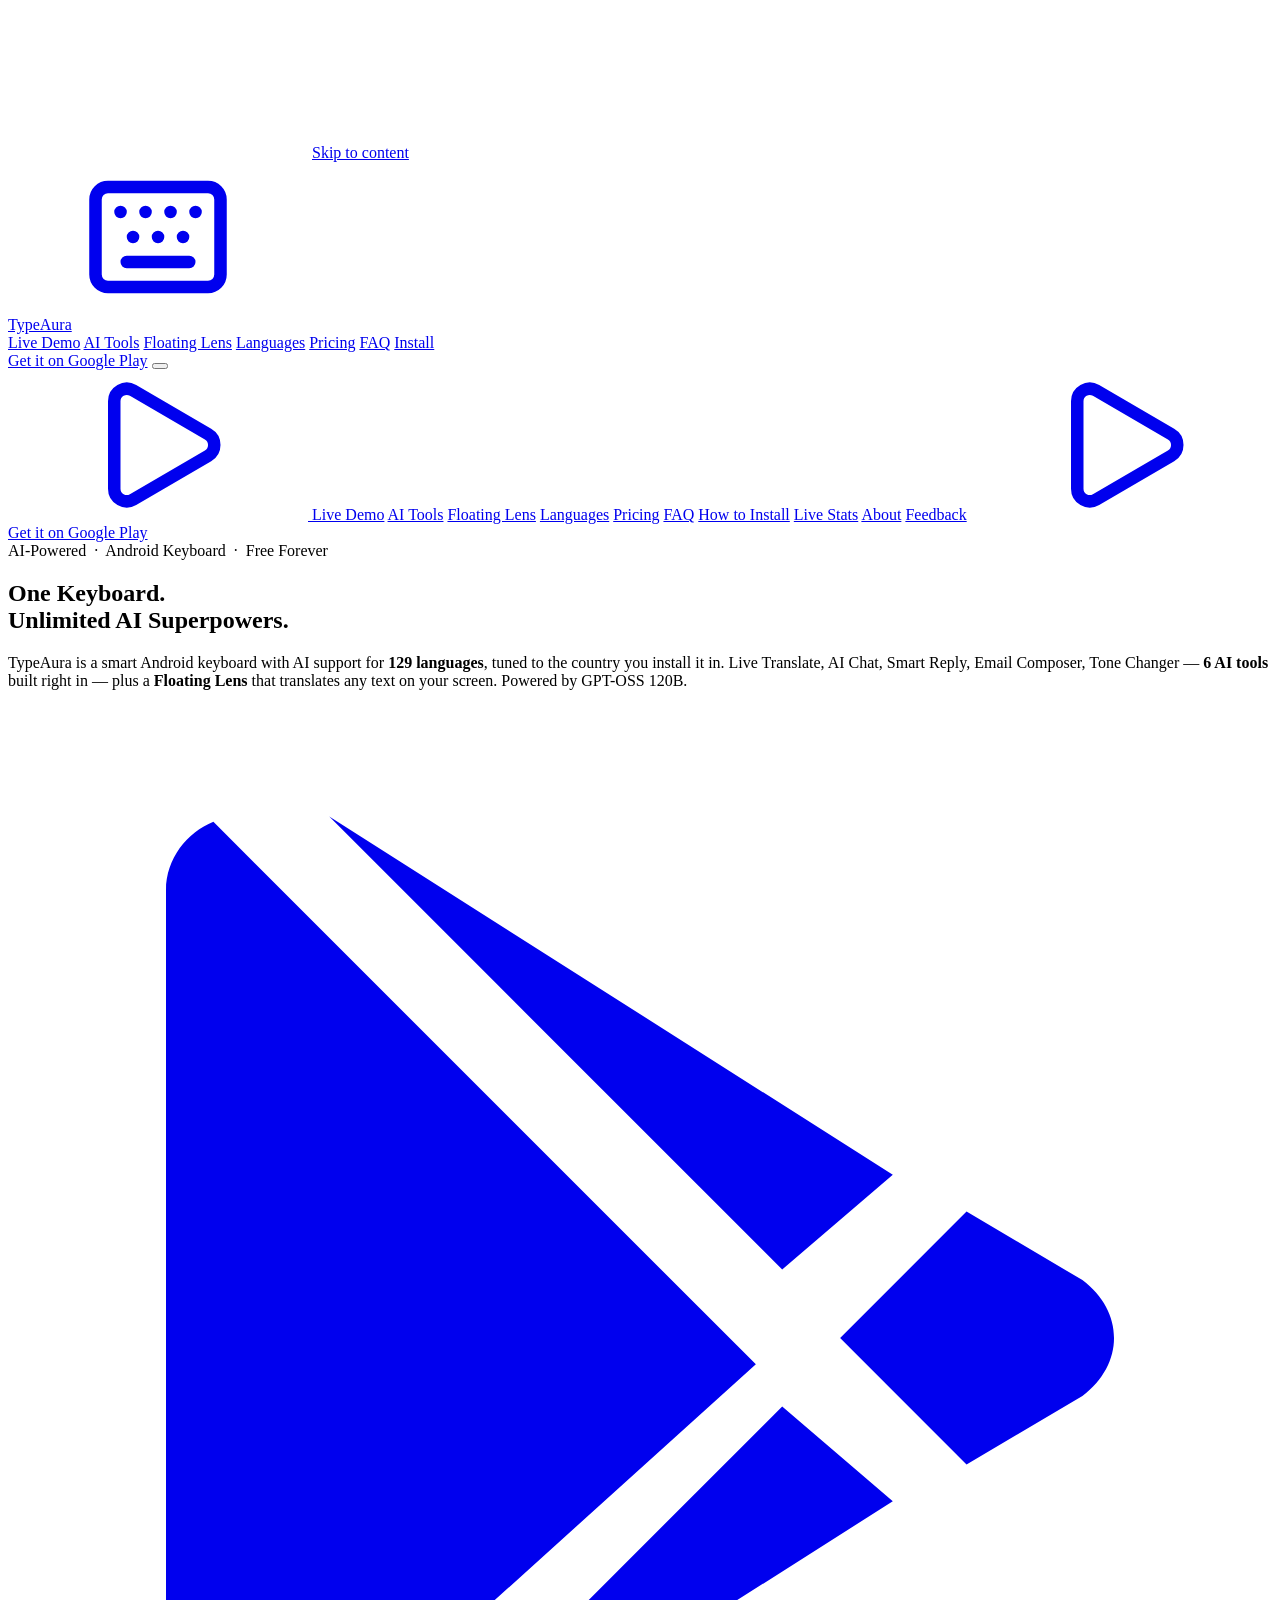
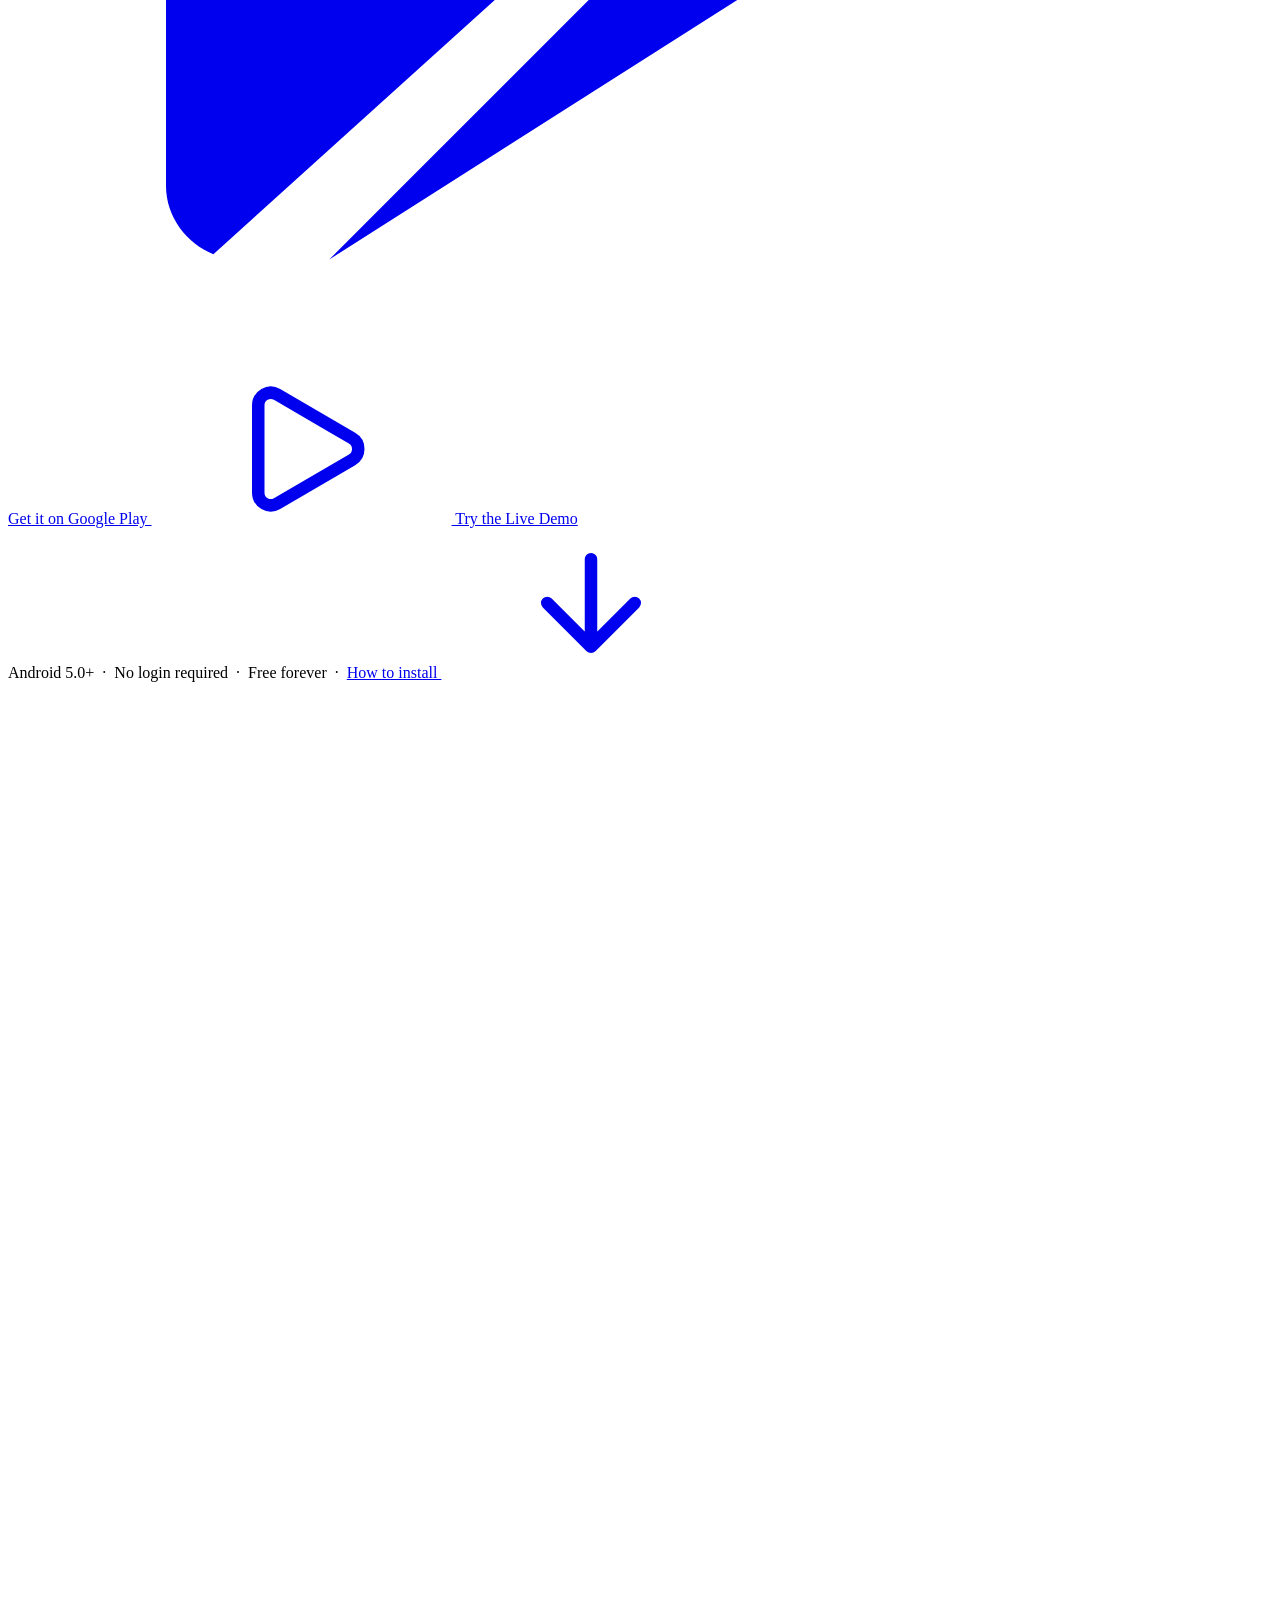
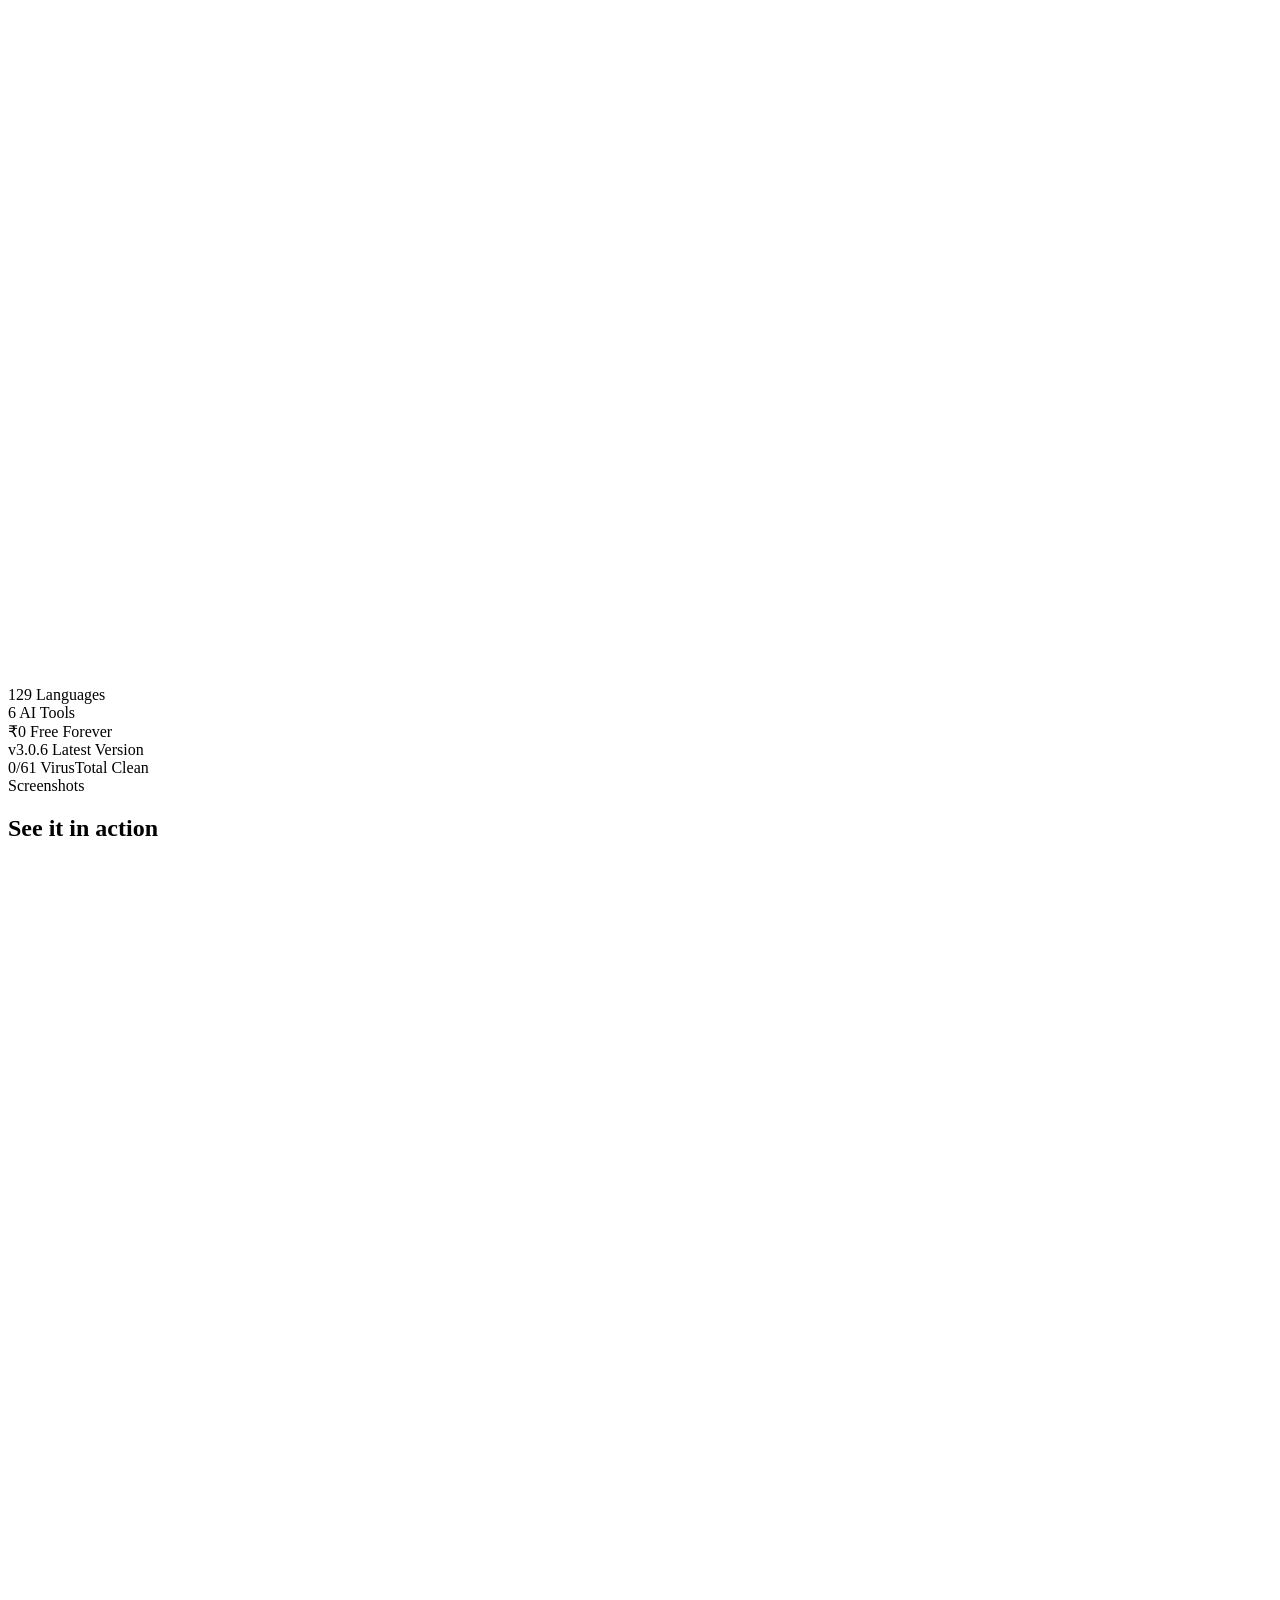
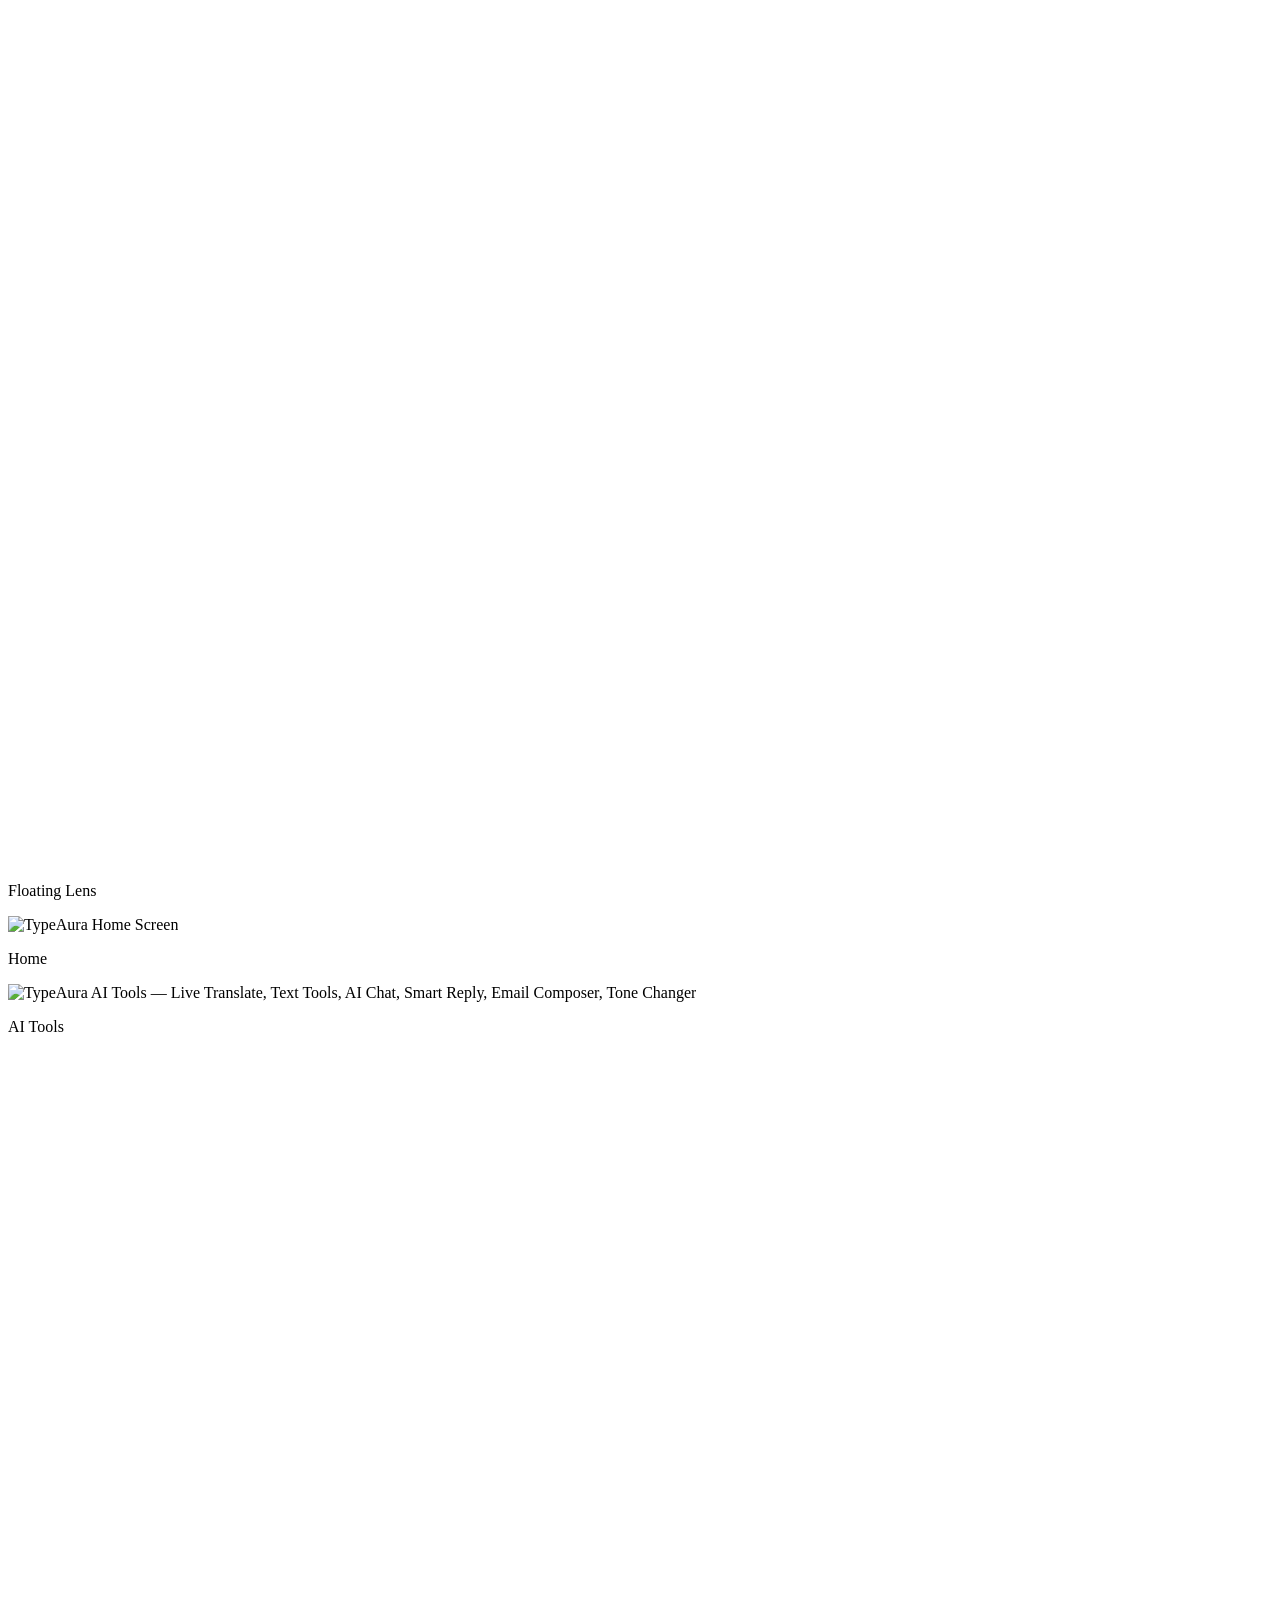
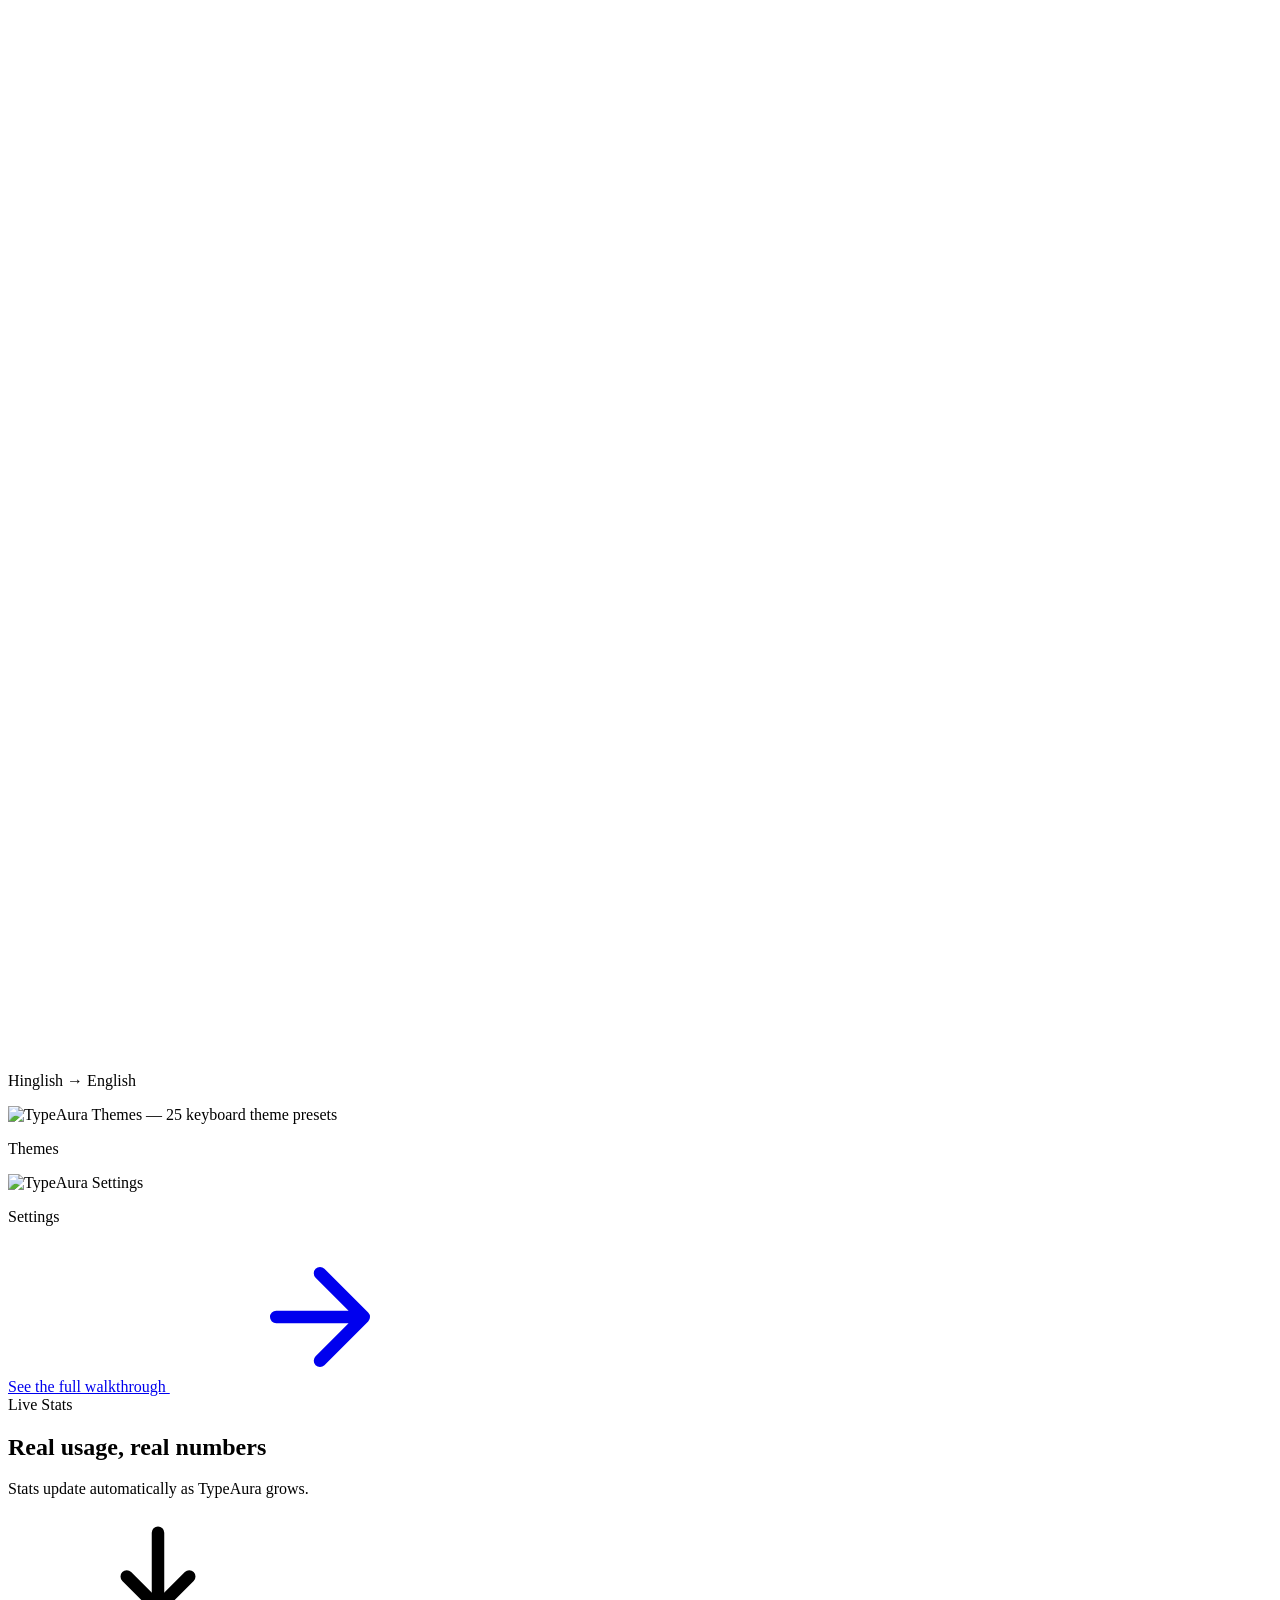
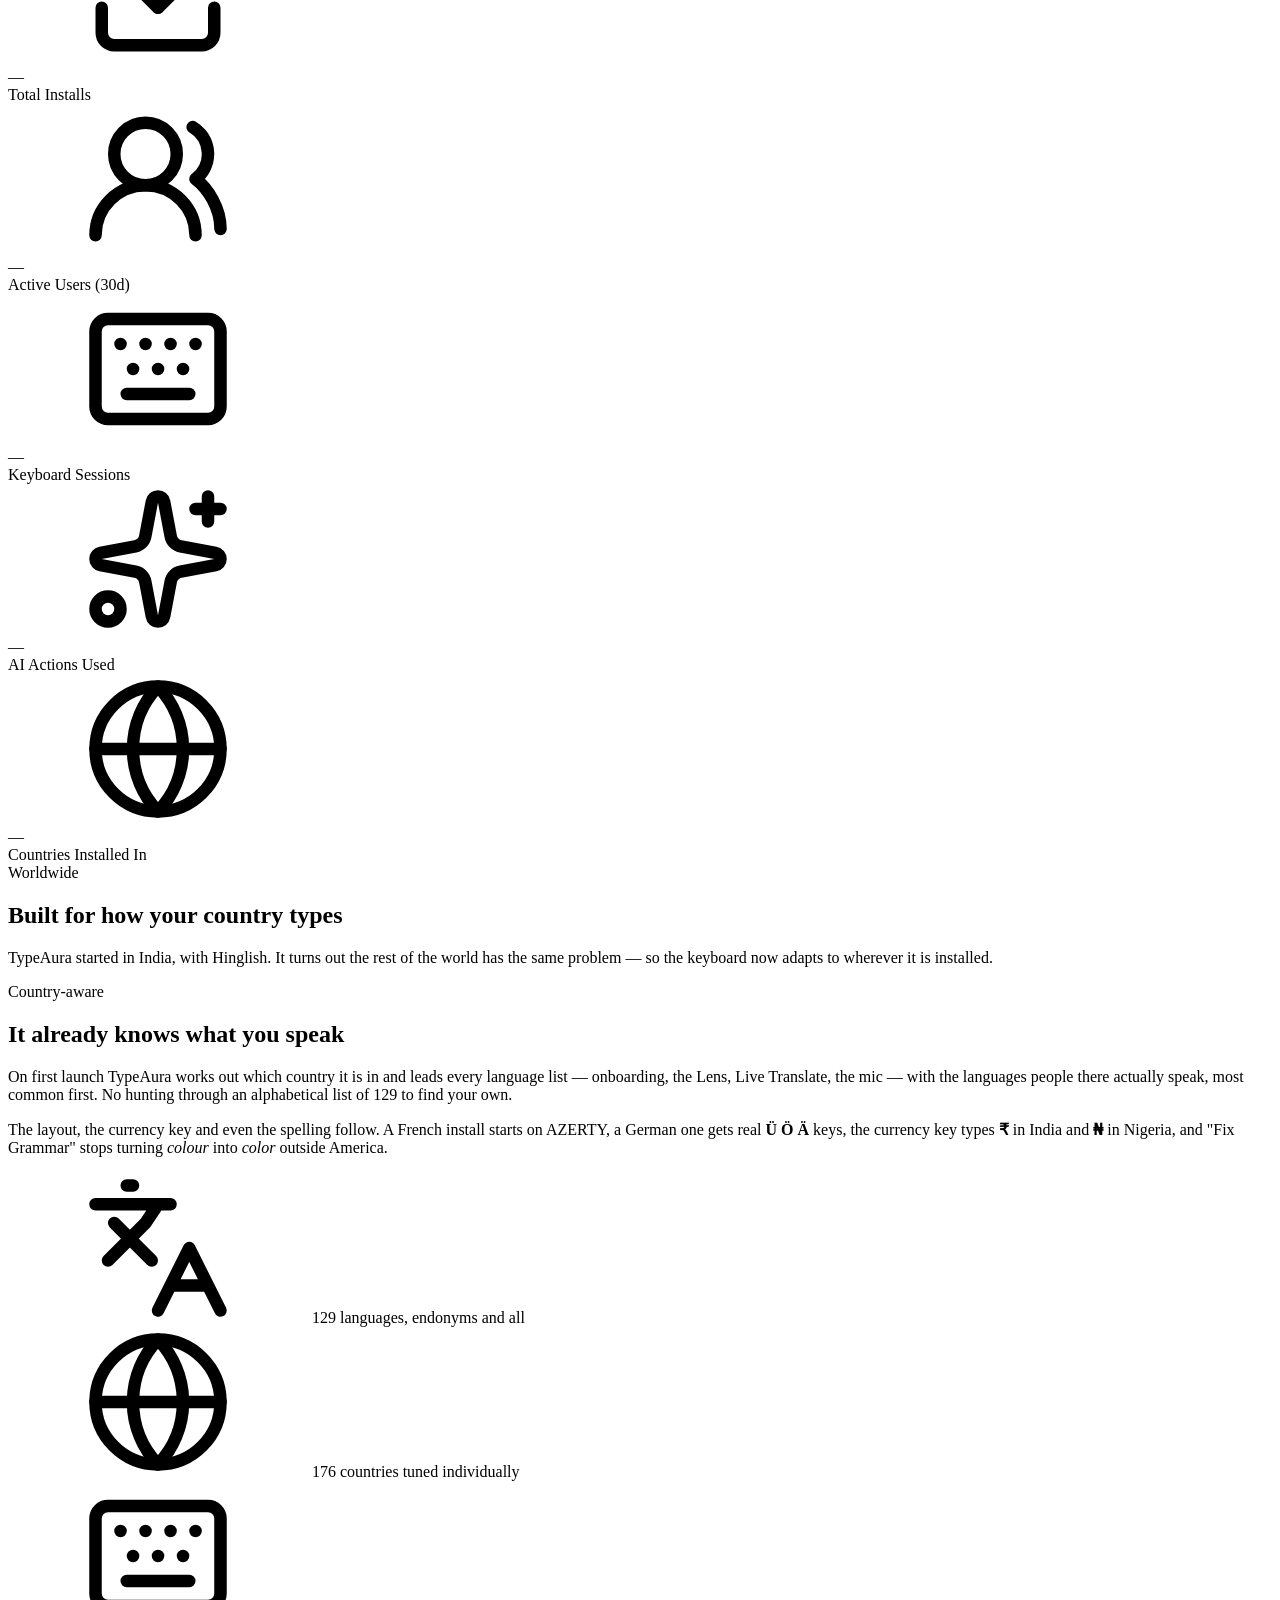
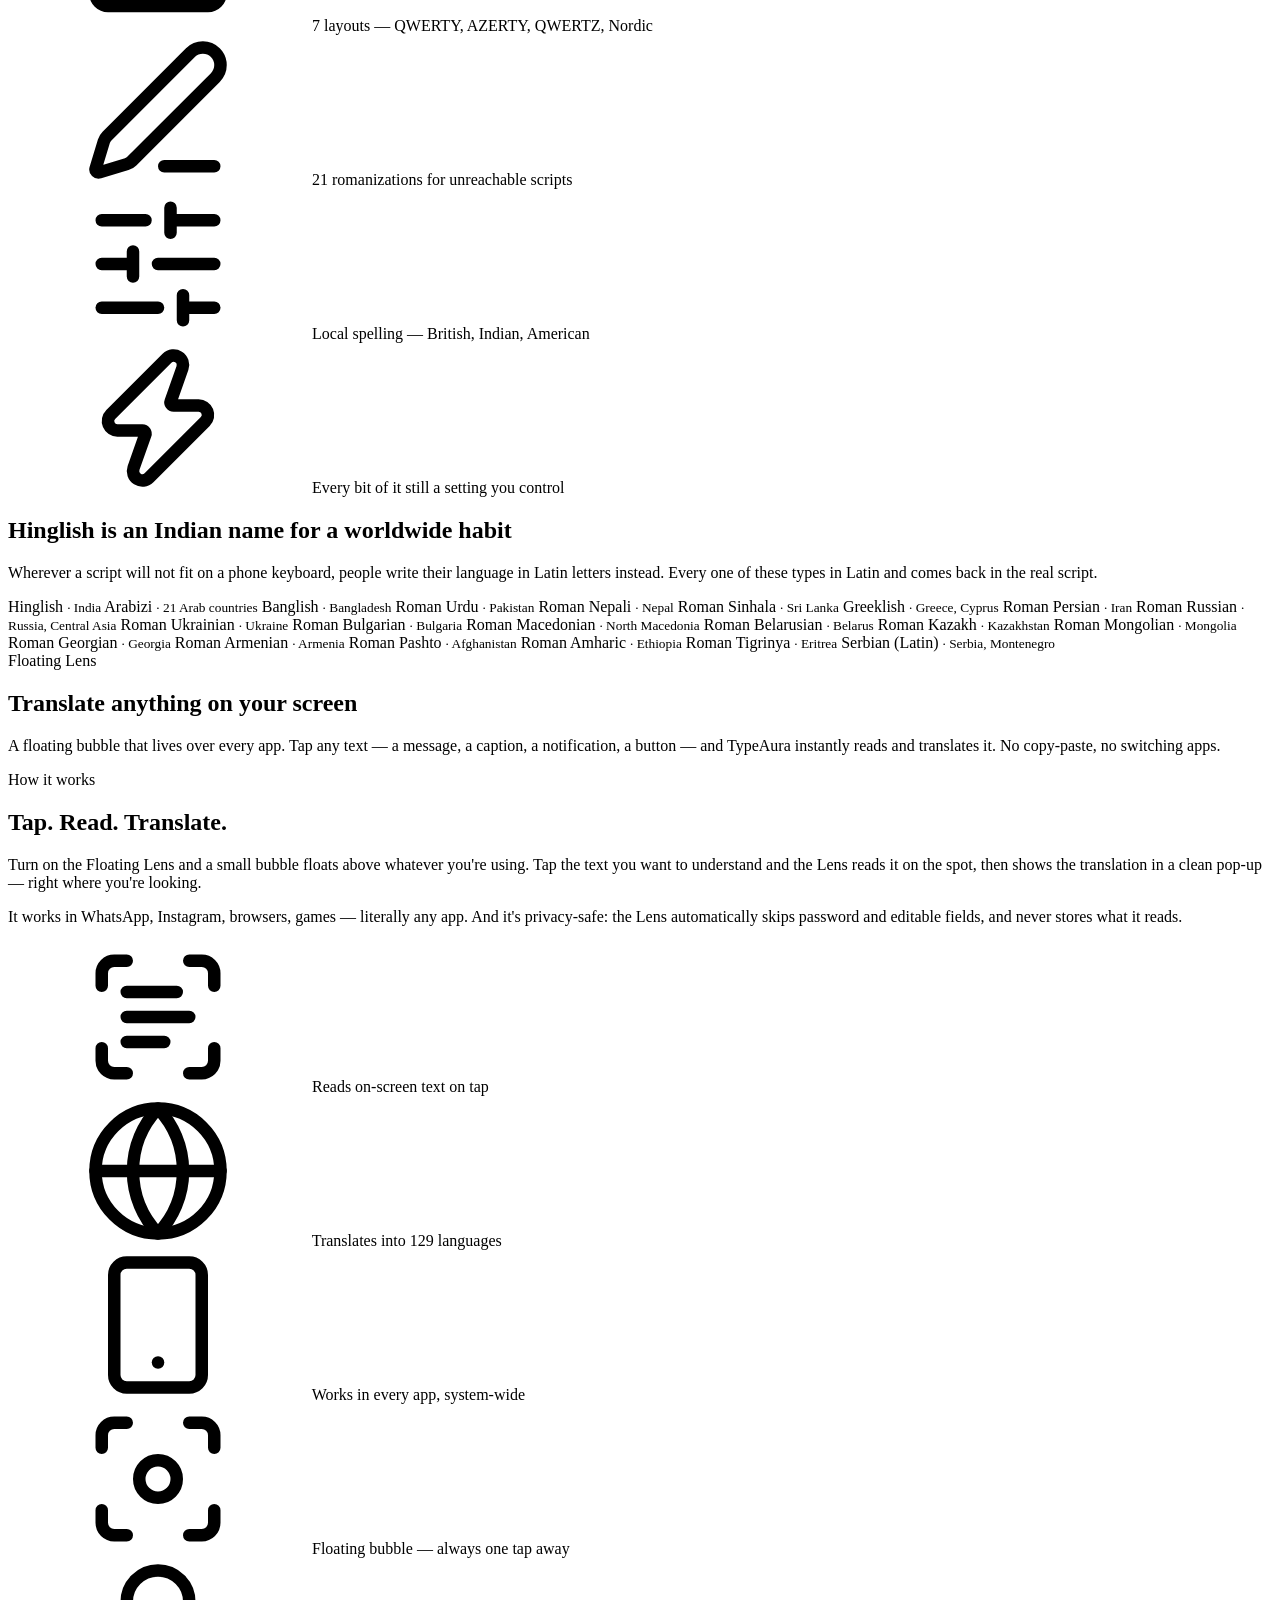
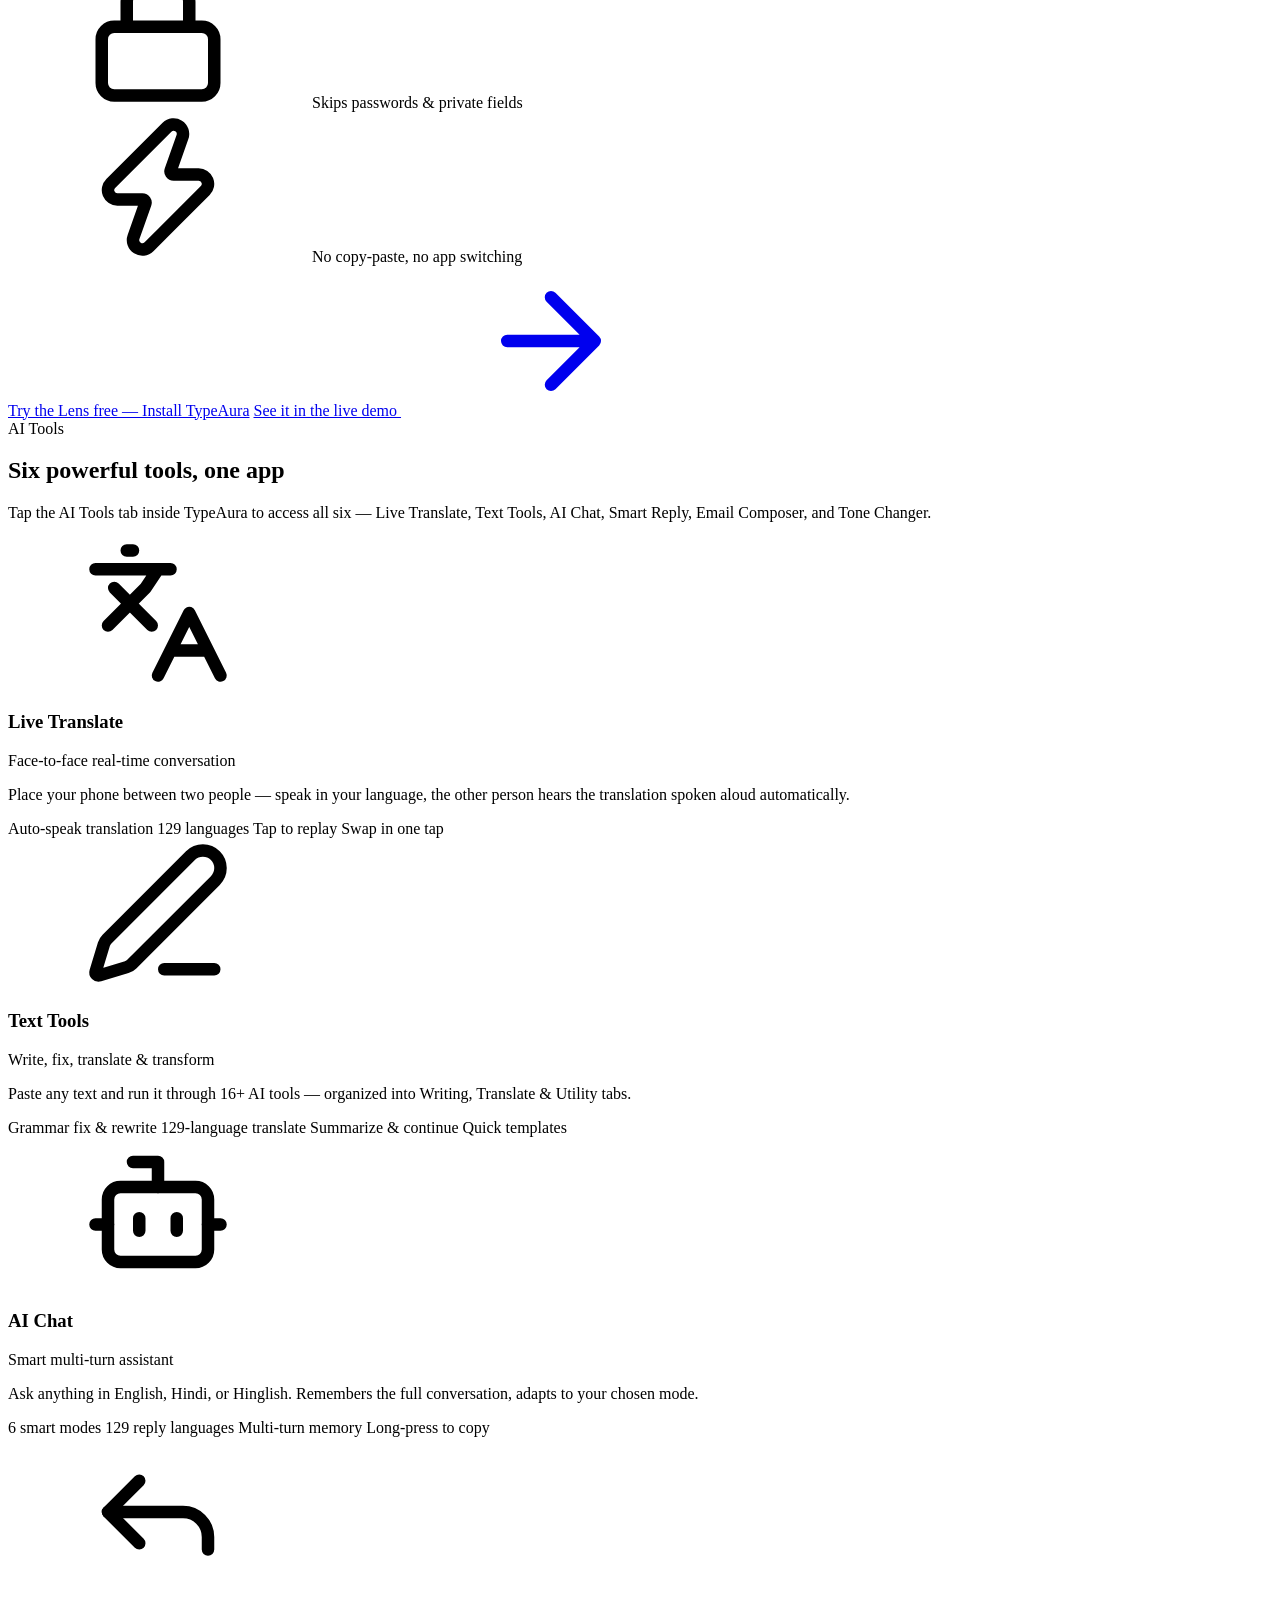
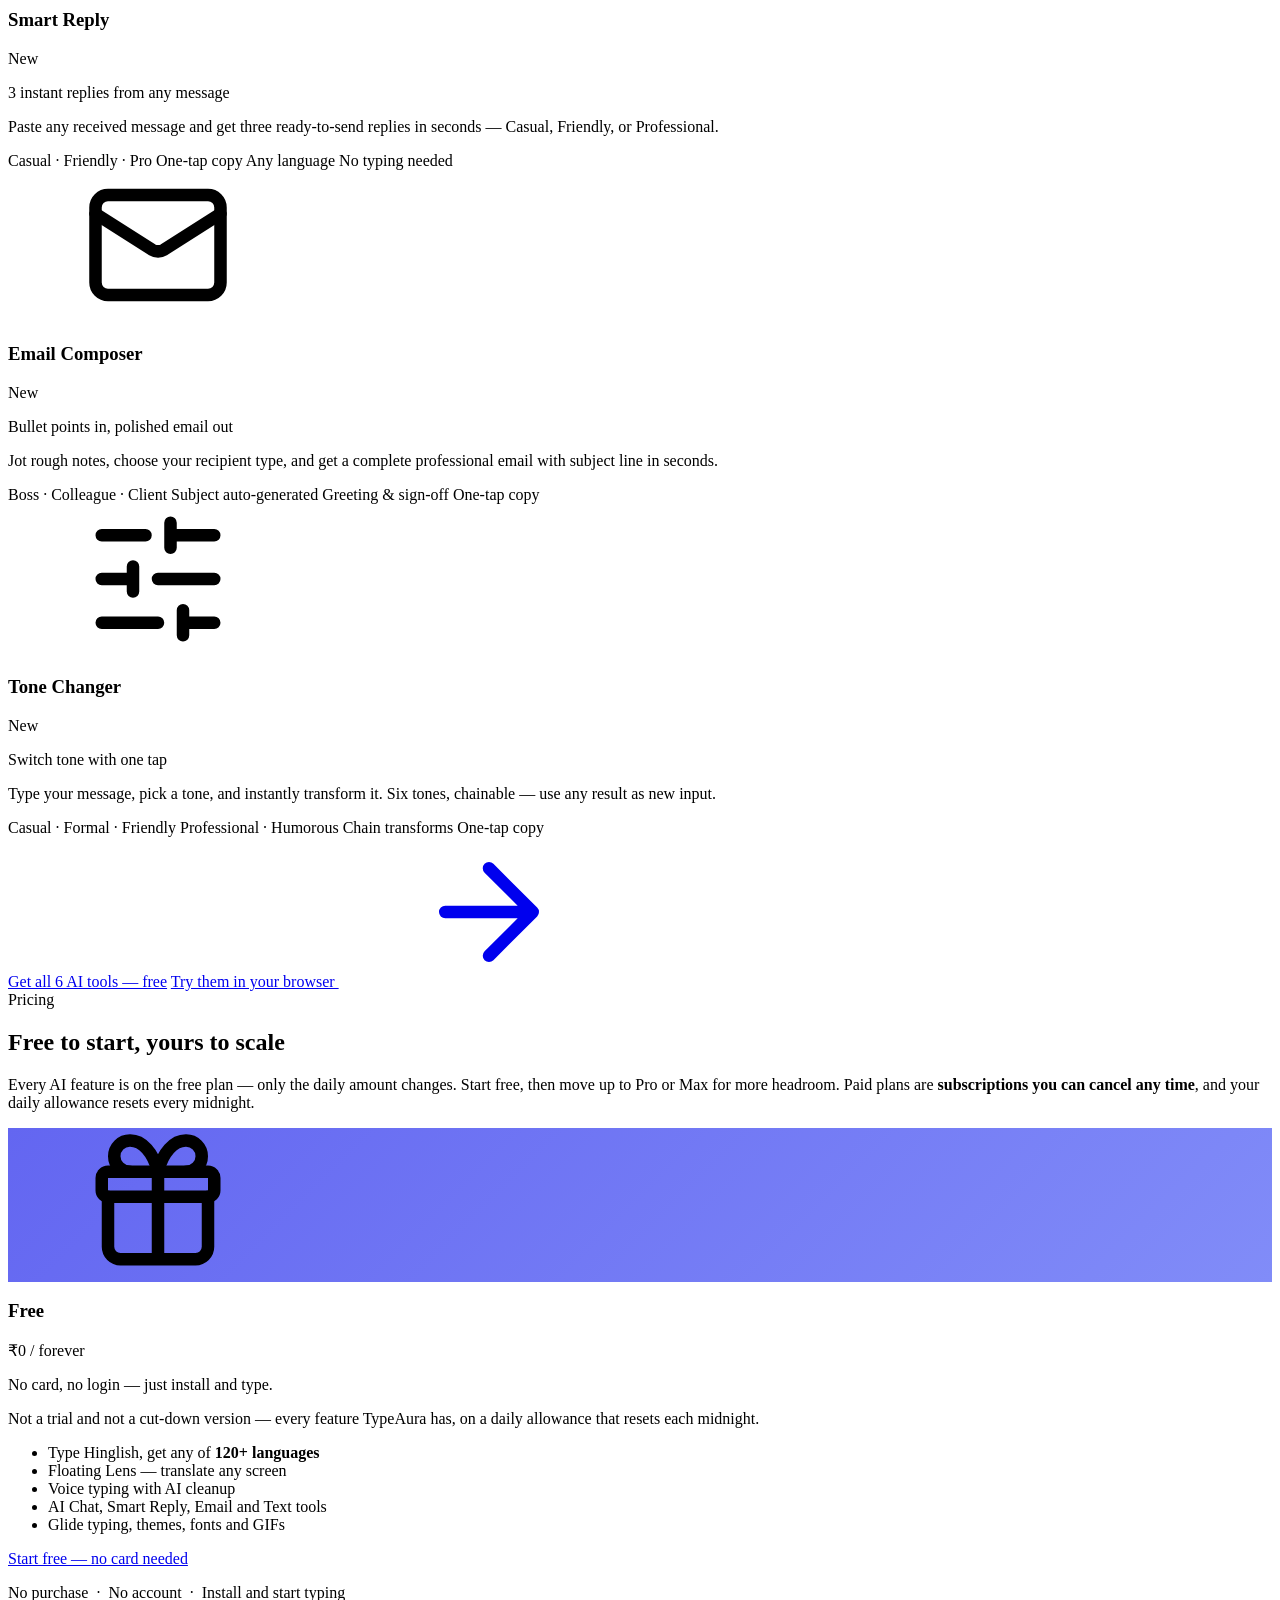
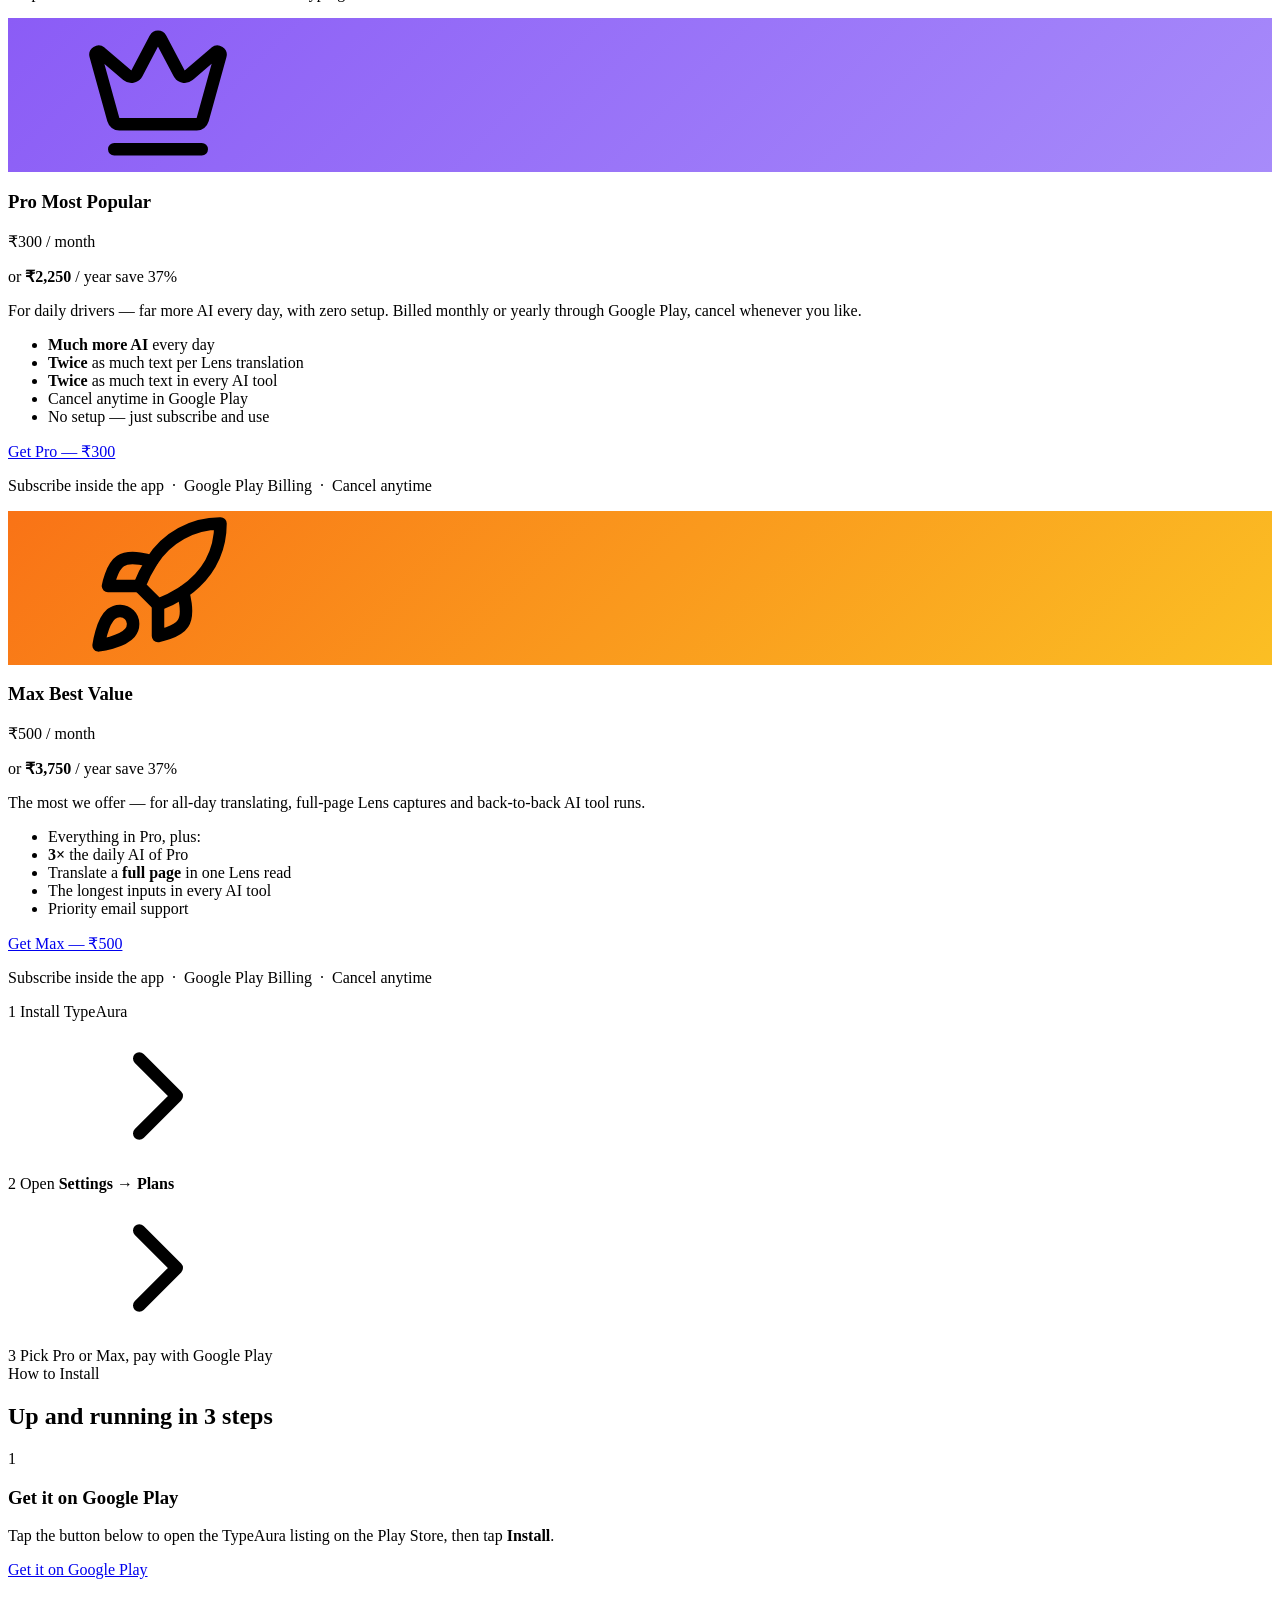
==== commit 4ae835b7: "new plans" ====
--- a/index.html
+++ b/index.html
@@ -7,7 +7,7 @@
 
   <!-- ═══════════════════════ PRIMARY SEO ═══════════════════════ -->
   <title>TypeAura — AI Keyboard for Hinglish, Hindi & Better English</title>
-  <meta name="description" content="TypeAura is a free AI-powered Android keyboard with Hinglish ↔ English translation, a Floating Lens that translates any on-screen text via the Accessibility API, speech-to-text input, an emoji panel, clipboard history, and a suite of in-app AI tools (Smart Reply, Email Composer, Tone Changer, Live Translate). 129 languages, with the keyboard tuned to your country — Hinglish in India, Arabizi across the Arab world, Banglish, Roman Urdu, Greeklish and 16 more romanizations, plus QWERTY, AZERTY, QWERTZ and Nordic layouts. Free 10k tokens/day, or Pro (50k/day) and Max (150k/day) subscriptions from ₹300/month — cancel anytime. Powered by GPT-OSS 120B. Free on Google Play." />
+  <meta name="description" content="TypeAura is a free AI-powered Android keyboard with Hinglish ↔ English translation, a Floating Lens that translates any on-screen text via the Accessibility API, speech-to-text input, an emoji panel, clipboard history, and a suite of in-app AI tools (Smart Reply, Email Composer, Tone Changer, Live Translate). 129 languages, with the keyboard tuned to your country — Hinglish in India, Arabizi across the Arab world, Banglish, Roman Urdu, Greeklish and 16 more romanizations, plus QWERTY, AZERTY, QWERTZ and Nordic layouts. Free forever, with Pro and Max subscriptions from ₹300/month for much more AI every day — cancel anytime. Powered by GPT-OSS 120B. Free on Google Play." />
   <meta name="author" content="Himanshu Kashyap" />
   <meta name="robots" content="index, follow, max-image-preview:large, max-snippet:-1, max-video-preview:-1" />
   <meta name="googlebot" content="index, follow" />
@@ -172,7 +172,7 @@
           "name": "Is TypeAura really free?",
           "acceptedAnswer": {
             "@type": "Answer",
-            "text": "Yes. Every AI feature — the Floating Lens, Live Translate, voice typing, AI Chat and all six AI tools — runs on a free budget of 10,000 tokens per day that resets every midnight. No card, no login, no trial period. Pro and Max are optional subscriptions for people who need more headroom."
+            "text": "Yes. Every AI feature — the Floating Lens, Live Translate, voice typing, AI Chat and all six AI tools — runs on the free plan, on a daily allowance that resets every midnight. No card, no login, no trial period. Pro and Max are optional subscriptions for people who need more headroom."
           }
         },
         {
@@ -225,10 +225,10 @@
         },
         {
           "@type": "Question",
-          "name": "What happens when I run out of daily tokens?",
+          "name": "What happens when I run out of AI for the day?",
           "acceptedAnswer": {
             "@type": "Answer",
-            "text": "The keyboard keeps working normally — only the AI actions pause. Your counter resets automatically at midnight. If you hit the limit regularly, Pro gives you 5× the budget and Max gives you 15×."
+            "text": "The keyboard keeps working normally — only the AI actions pause. Your allowance resets automatically at midnight. If you hit the limit regularly, Pro gives you much more every day, and Max gives you three times what Pro does."
           }
         },
         {
@@ -406,8 +406,8 @@
         </div>
         <div class="trust-divider"></div>
         <div class="trust-item">
-          <span class="trust-num">10k</span>
-          <span class="trust-label">Free Tokens / Day</span>
+          <span class="trust-num">₹0</span>
+          <span class="trust-label">Free Forever</span>
         </div>
         <div class="trust-divider"></div>
         <div class="trust-item">
@@ -768,7 +768,7 @@
       <div class="section-header">
         <div class="section-tag">Pricing</div>
         <h2>Free to start, <span class="gradient-text">yours to scale</span></h2>
-        <p class="section-desc">Every AI feature runs on a daily token budget. Start free, then move up to Pro or Max for more headroom. Paid plans are <strong>subscriptions you can cancel any time</strong>, and your daily counter resets every midnight.</p>
+        <p class="section-desc">Every AI feature is on the free plan — only the daily amount changes. Start free, then move up to Pro or Max for more headroom. Paid plans are <strong>subscriptions you can cancel any time</strong>, and your daily allowance resets every midnight.</p>
       </div>
       <div class="pricing-grid">
 
@@ -783,13 +783,13 @@
           </div>
           <p class="pricing-alt">No card, no login — just install and type.</p>
           <div class="pricing-divider"></div>
-          <p class="pricing-desc">Everything you need to get started — all AI tools, Floating Lens, Live Translate and voice, on a generous daily budget.</p>
+          <p class="pricing-desc">Not a trial and not a cut-down version — every feature TypeAura has, on a daily allowance that resets each midnight.</p>
           <ul class="pricing-list">
-            <li><strong>10,000 tokens</strong> per day</li>
-            <li>Floating Lens: <strong>500 characters</strong> per translate</li>
-            <li>AI tools: <strong>2,000 characters</strong> per input</li>
-            <li>Lens, Translate, Voice, AI Chat &amp; Tools</li>
-            <li>Resets every midnight</li>
+            <li>Type Hinglish, get any of <strong>120+ languages</strong></li>
+            <li>Floating Lens — translate any screen</li>
+            <li>Voice typing with AI cleanup</li>
+            <li>AI Chat, Smart Reply, Email and Text tools</li>
+            <li>Glide typing, themes, fonts and GIFs</li>
           </ul>
           <a href="https://play.google.com/store/apps/details?id=com.typeaura.app" class="btn-secondary pricing-cta" target="_blank" rel="noopener">Start free — no card needed</a>
           <p class="pricing-note">No purchase &nbsp;·&nbsp; No account &nbsp;·&nbsp; Install and start typing</p>
@@ -808,11 +808,11 @@
           </div>
           <p class="pricing-alt">or <strong>₹2,250</strong> / year <span class="pricing-save">save 37%</span></p>
           <div class="pricing-divider"></div>
-          <p class="pricing-desc">For daily drivers — 5× the free budget with zero setup. Billed monthly or yearly through Google Play, cancel whenever you like.</p>
+          <p class="pricing-desc">For daily drivers — far more AI every day, with zero setup. Billed monthly or yearly through Google Play, cancel whenever you like.</p>
           <ul class="pricing-list">
-            <li><strong>50,000 tokens</strong> per day — 5× Free</li>
-            <li>Floating Lens: <strong>1,000 characters</strong> per translate</li>
-            <li>AI tools: <strong>4,000 characters</strong> per input</li>
+            <li><strong>Much more AI</strong> every day</li>
+            <li><strong>Twice</strong> as much text per Lens translation</li>
+            <li><strong>Twice</strong> as much text in every AI tool</li>
             <li>Cancel anytime in Google Play</li>
             <li>No setup — just subscribe and use</li>
           </ul>
@@ -833,12 +833,12 @@
           </div>
           <p class="pricing-alt">or <strong>₹3,750</strong> / year <span class="pricing-save pricing-save--max">save 37%</span></p>
           <div class="pricing-divider"></div>
-          <p class="pricing-desc">The heaviest budget we offer — for all-day translating, long Lens captures and back-to-back AI tool runs.</p>
+          <p class="pricing-desc">The most we offer — for all-day translating, full-page Lens captures and back-to-back AI tool runs.</p>
           <ul class="pricing-list">
             <li>Everything in Pro, plus:</li>
-            <li><strong>150,000 tokens</strong> per day — 15× Free</li>
-            <li>Floating Lens: <strong>5,000 characters</strong> per translate</li>
-            <li>AI tools: <strong>8,000 characters</strong> per input</li>
+            <li><strong>3×</strong> the daily AI of Pro</li>
+            <li>Translate a <strong>full page</strong> in one Lens read</li>
+            <li>The longest inputs in every AI tool</li>
             <li>Priority email support</li>
           </ul>
           <a href="https://play.google.com/store/apps/details?id=com.typeaura.app" class="btn-primary pricing-cta" target="_blank" rel="noopener">Get Max — ₹500</a>
@@ -923,7 +923,7 @@
         <details class="faq-item">
           <summary>Is TypeAura really free?<span class="faq-chev" aria-hidden="true"><svg class="icon" aria-hidden="true" focusable="false"><use href="#i-chevron-down"/></svg></span></summary>
           <div class="faq-answer">
-            <p>Yes. Every AI feature — the Floating Lens, Live Translate, voice typing, AI Chat and all six AI tools — runs on a free budget of <strong>10,000 tokens per day</strong> that resets every midnight. No card, no login, no trial period. Pro and Max are optional subscriptions for people who need more headroom.</p>
+            <p>Yes. Every AI feature — the Floating Lens, Live Translate, voice typing, AI Chat and all six AI tools — runs on the free plan, on a <strong>daily allowance</strong> that resets every midnight. No card, no login, no trial period. Pro and Max are optional subscriptions for people who need more headroom.</p>
           </div>
         </details>
 
@@ -972,9 +972,9 @@
         </details>
 
         <details class="faq-item">
-          <summary>What happens when I run out of daily tokens?<span class="faq-chev" aria-hidden="true"><svg class="icon" aria-hidden="true" focusable="false"><use href="#i-chevron-down"/></svg></span></summary>
+          <summary>What happens when I run out of AI for the day?<span class="faq-chev" aria-hidden="true"><svg class="icon" aria-hidden="true" focusable="false"><use href="#i-chevron-down"/></svg></span></summary>
           <div class="faq-answer">
-            <p>The keyboard keeps working normally — only the AI actions pause. Your counter resets automatically at midnight. If you hit the limit regularly, Pro gives you 5× the budget and Max gives you 15×.</p>
+            <p>The keyboard keeps working normally — only the AI actions pause. Your allowance resets automatically at midnight. If you hit the limit regularly, Pro gives you much more every day, and Max gives you three times what Pro does.</p>
           </div>
         </details>
 
@@ -1000,7 +1000,7 @@
           <a href="https://play.google.com/store/apps/details?id=com.typeaura.app" class="btn-primary" target="_blank" rel="noopener">Install TypeAura — Free</a>
           <a href="/demo" class="btn-secondary">Try the live demo</a>
         </div>
-        <p class="cta-band-note">Android 5.0+ &nbsp;·&nbsp; No login &nbsp;·&nbsp; 10,000 free AI tokens every day</p>
+        <p class="cta-band-note">Android 5.0+ &nbsp;·&nbsp; No login &nbsp;·&nbsp; Every AI feature, free every day</p>
       </div>
     </div>
   </section>
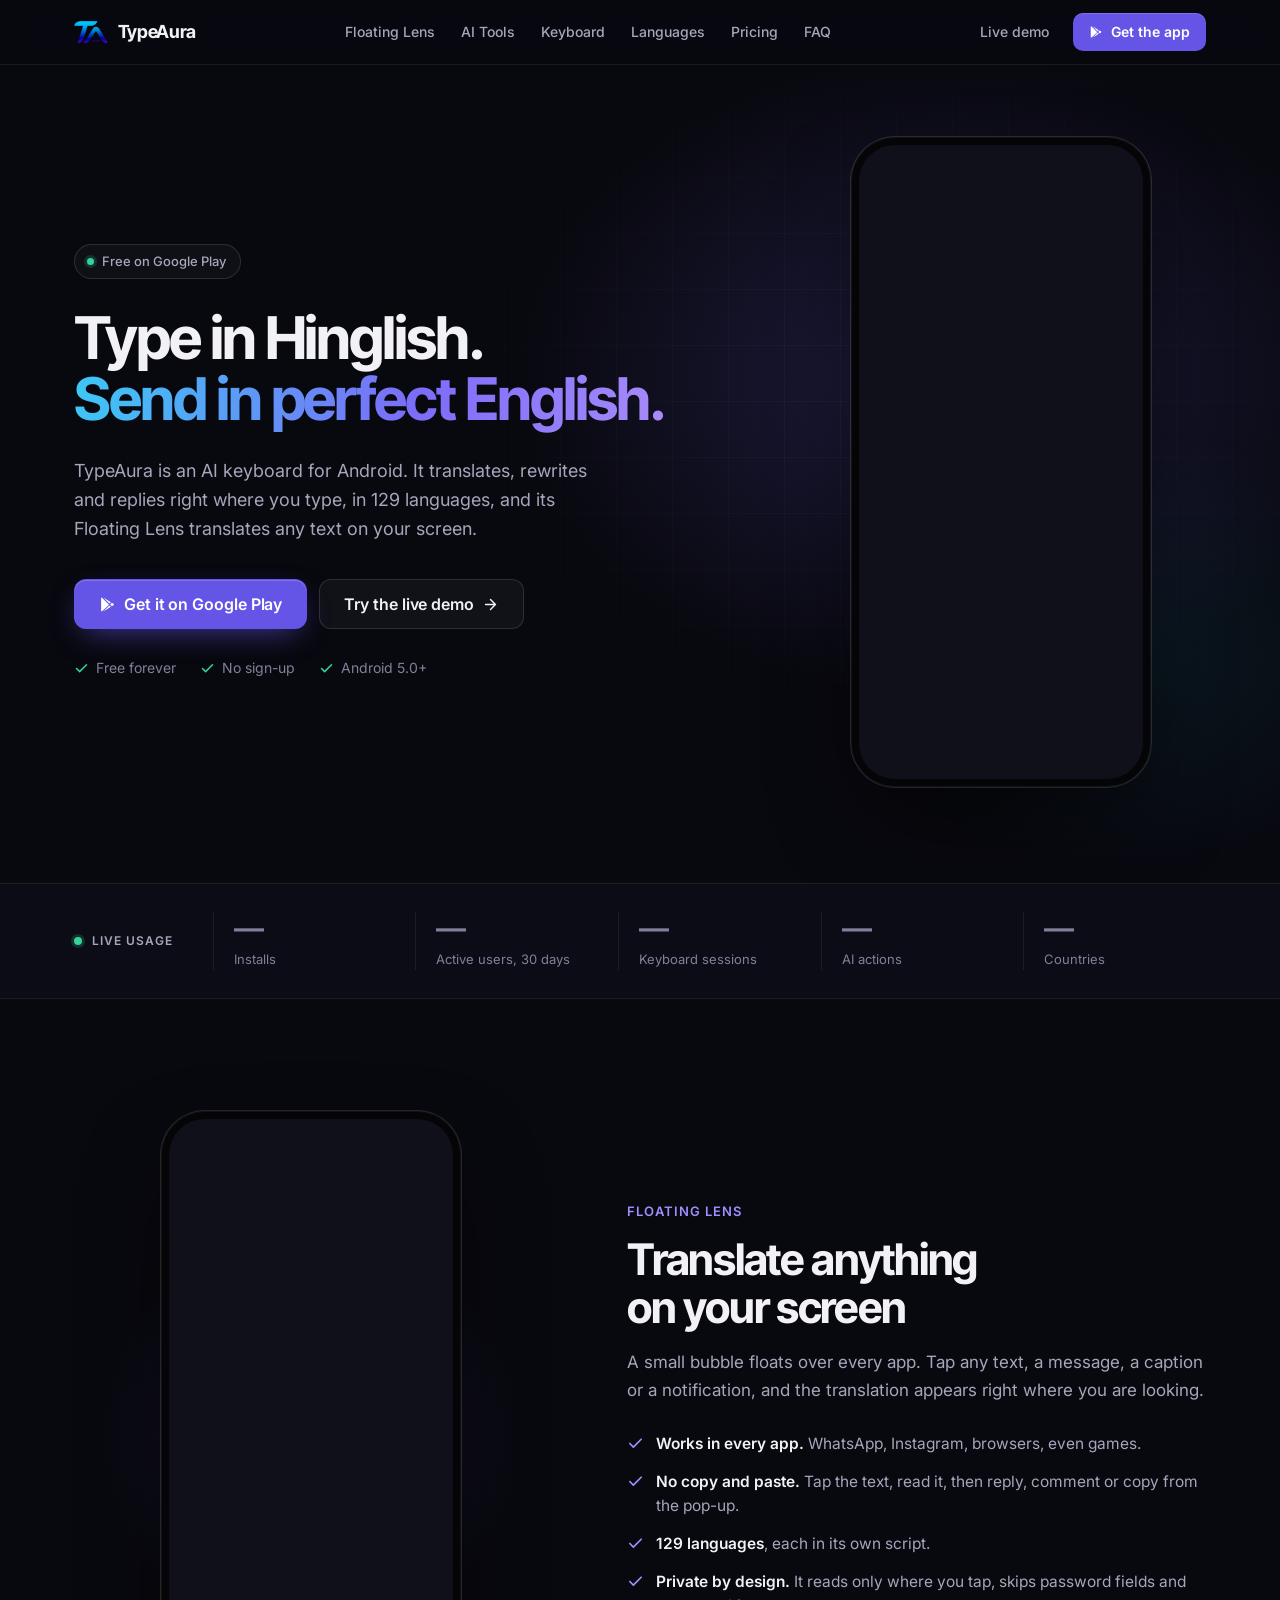
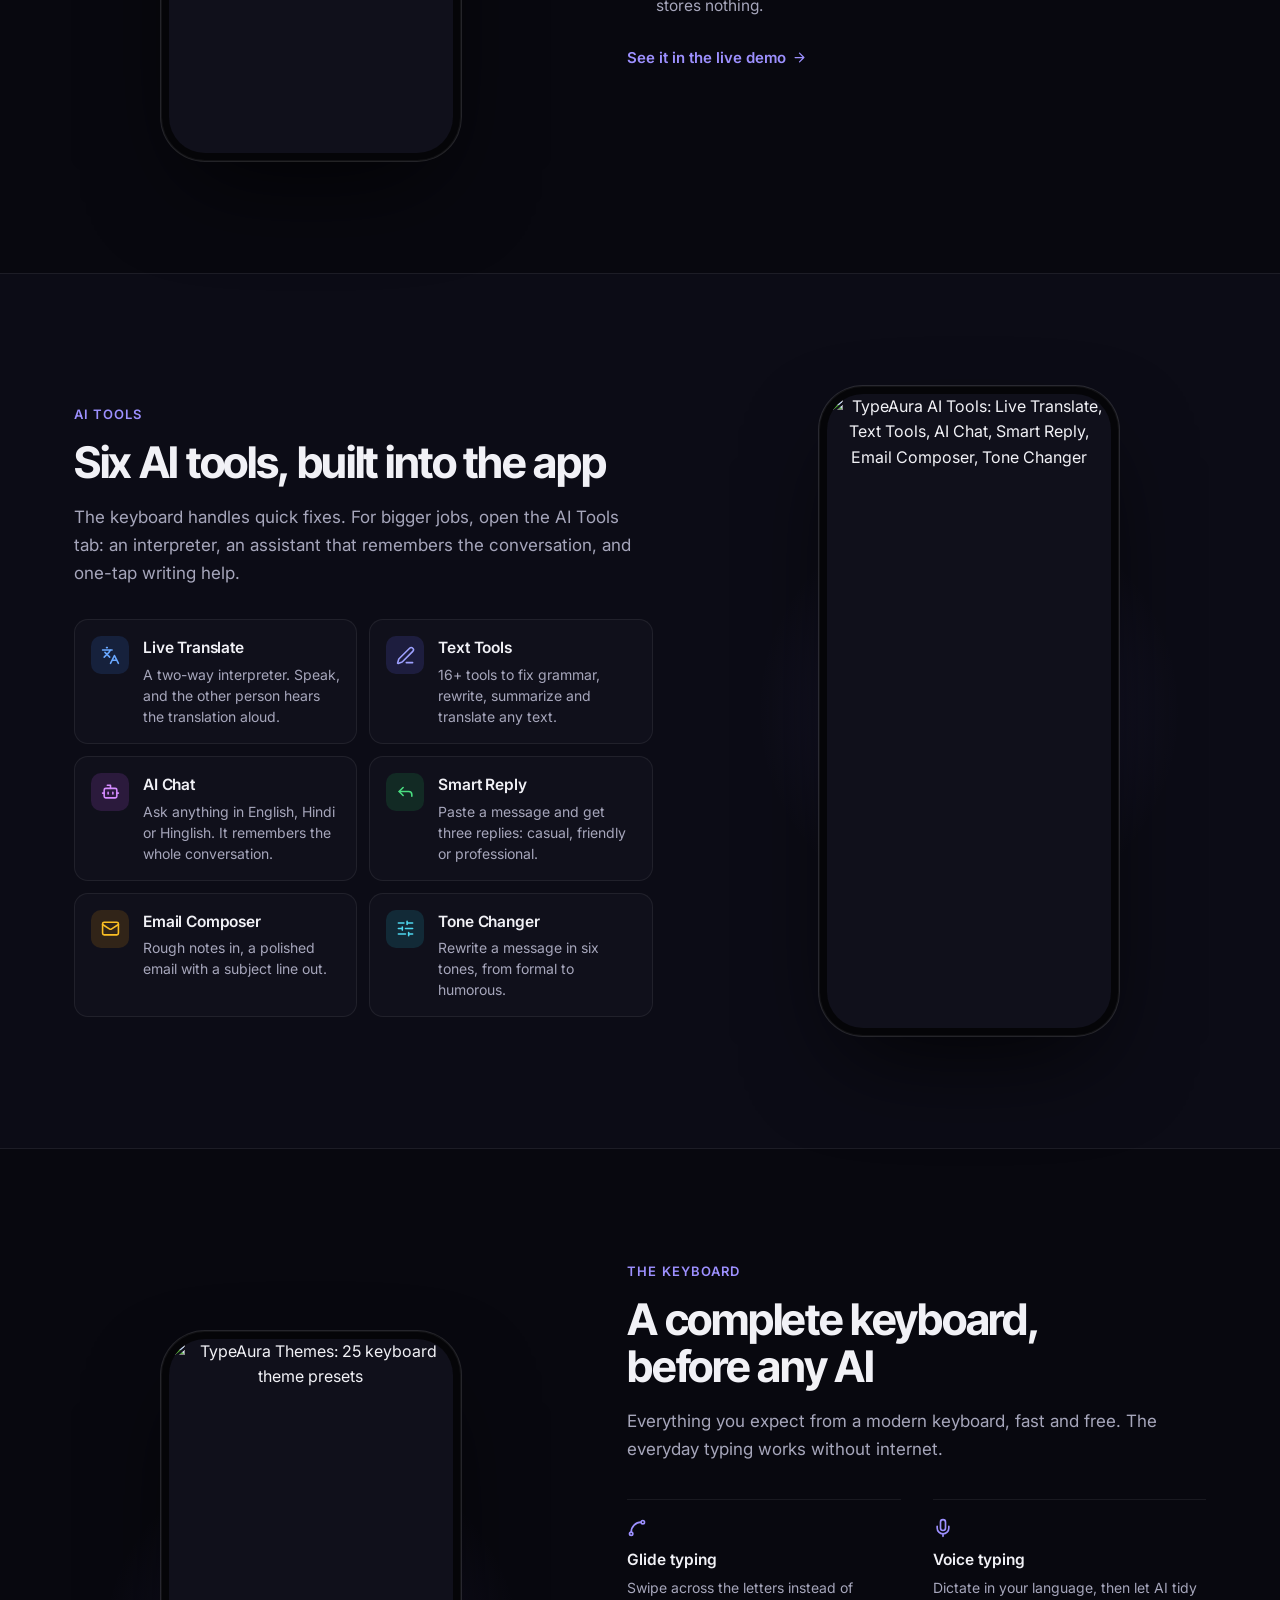
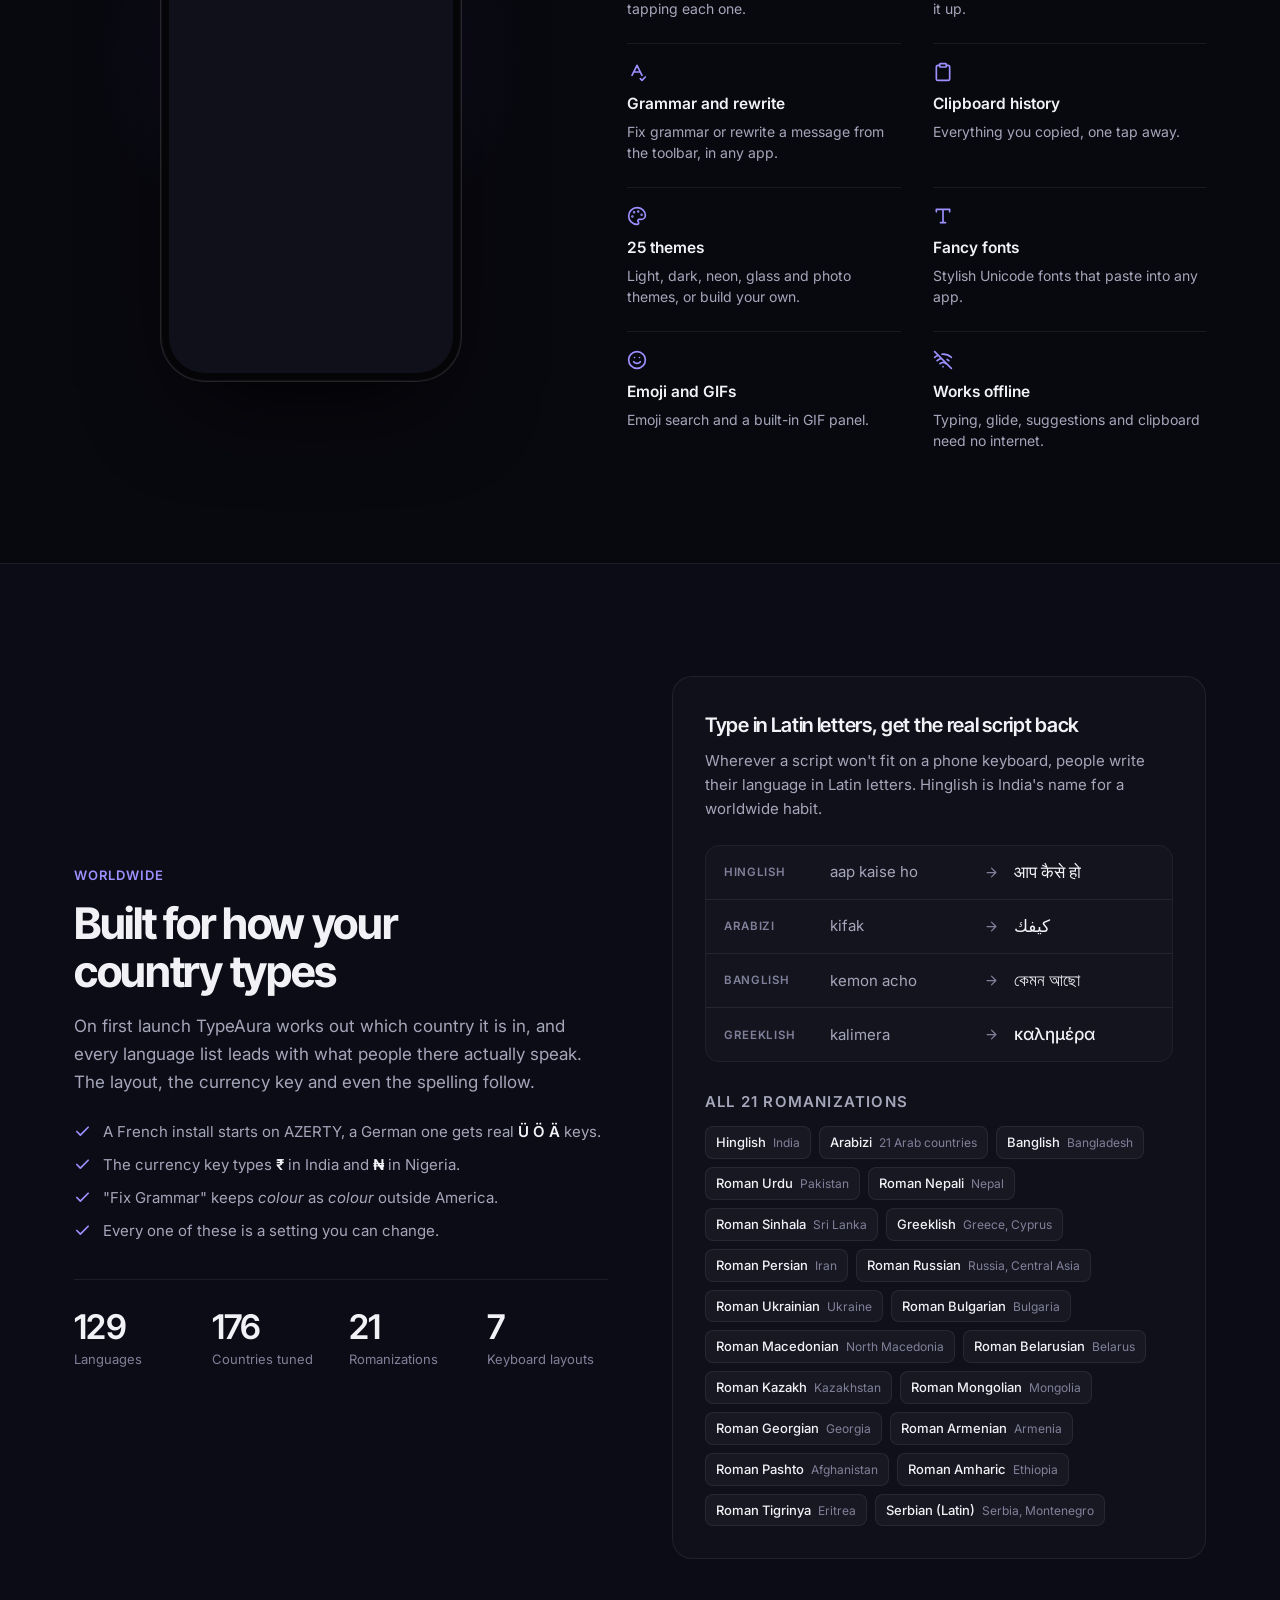
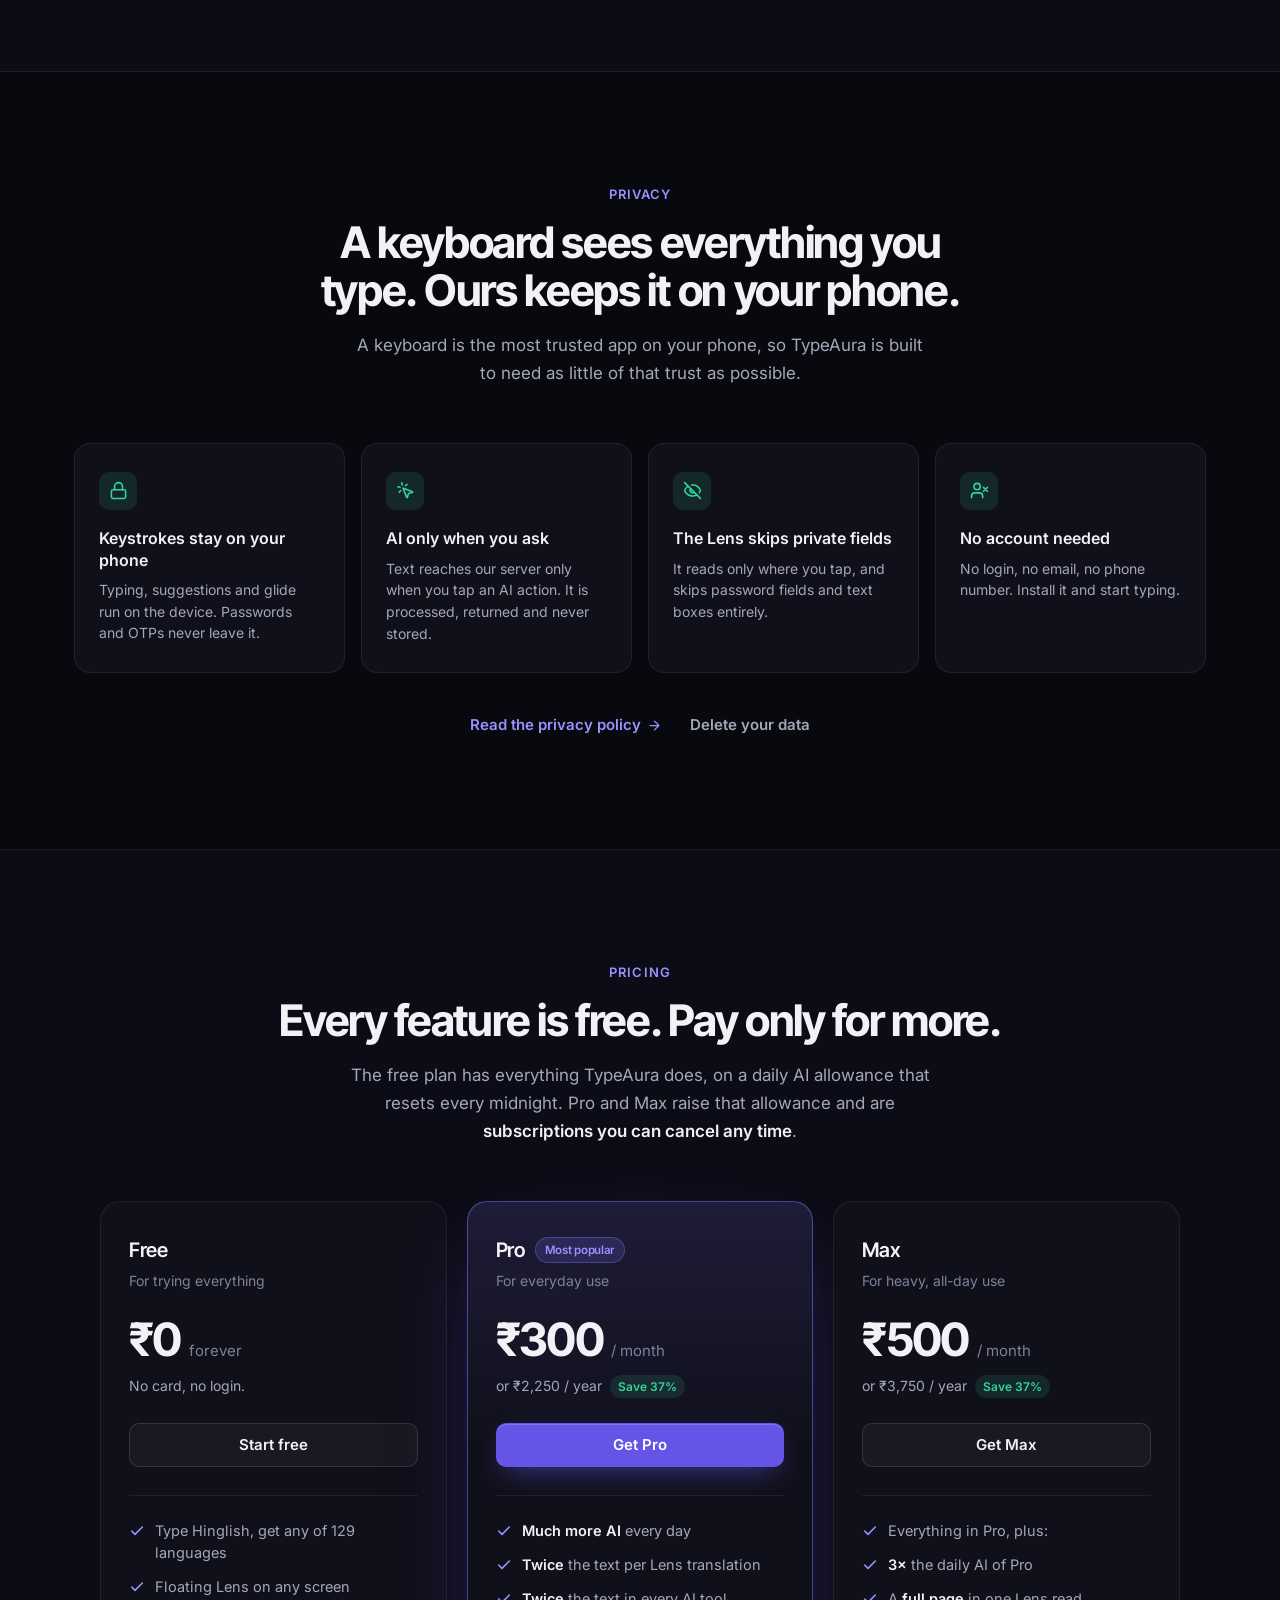
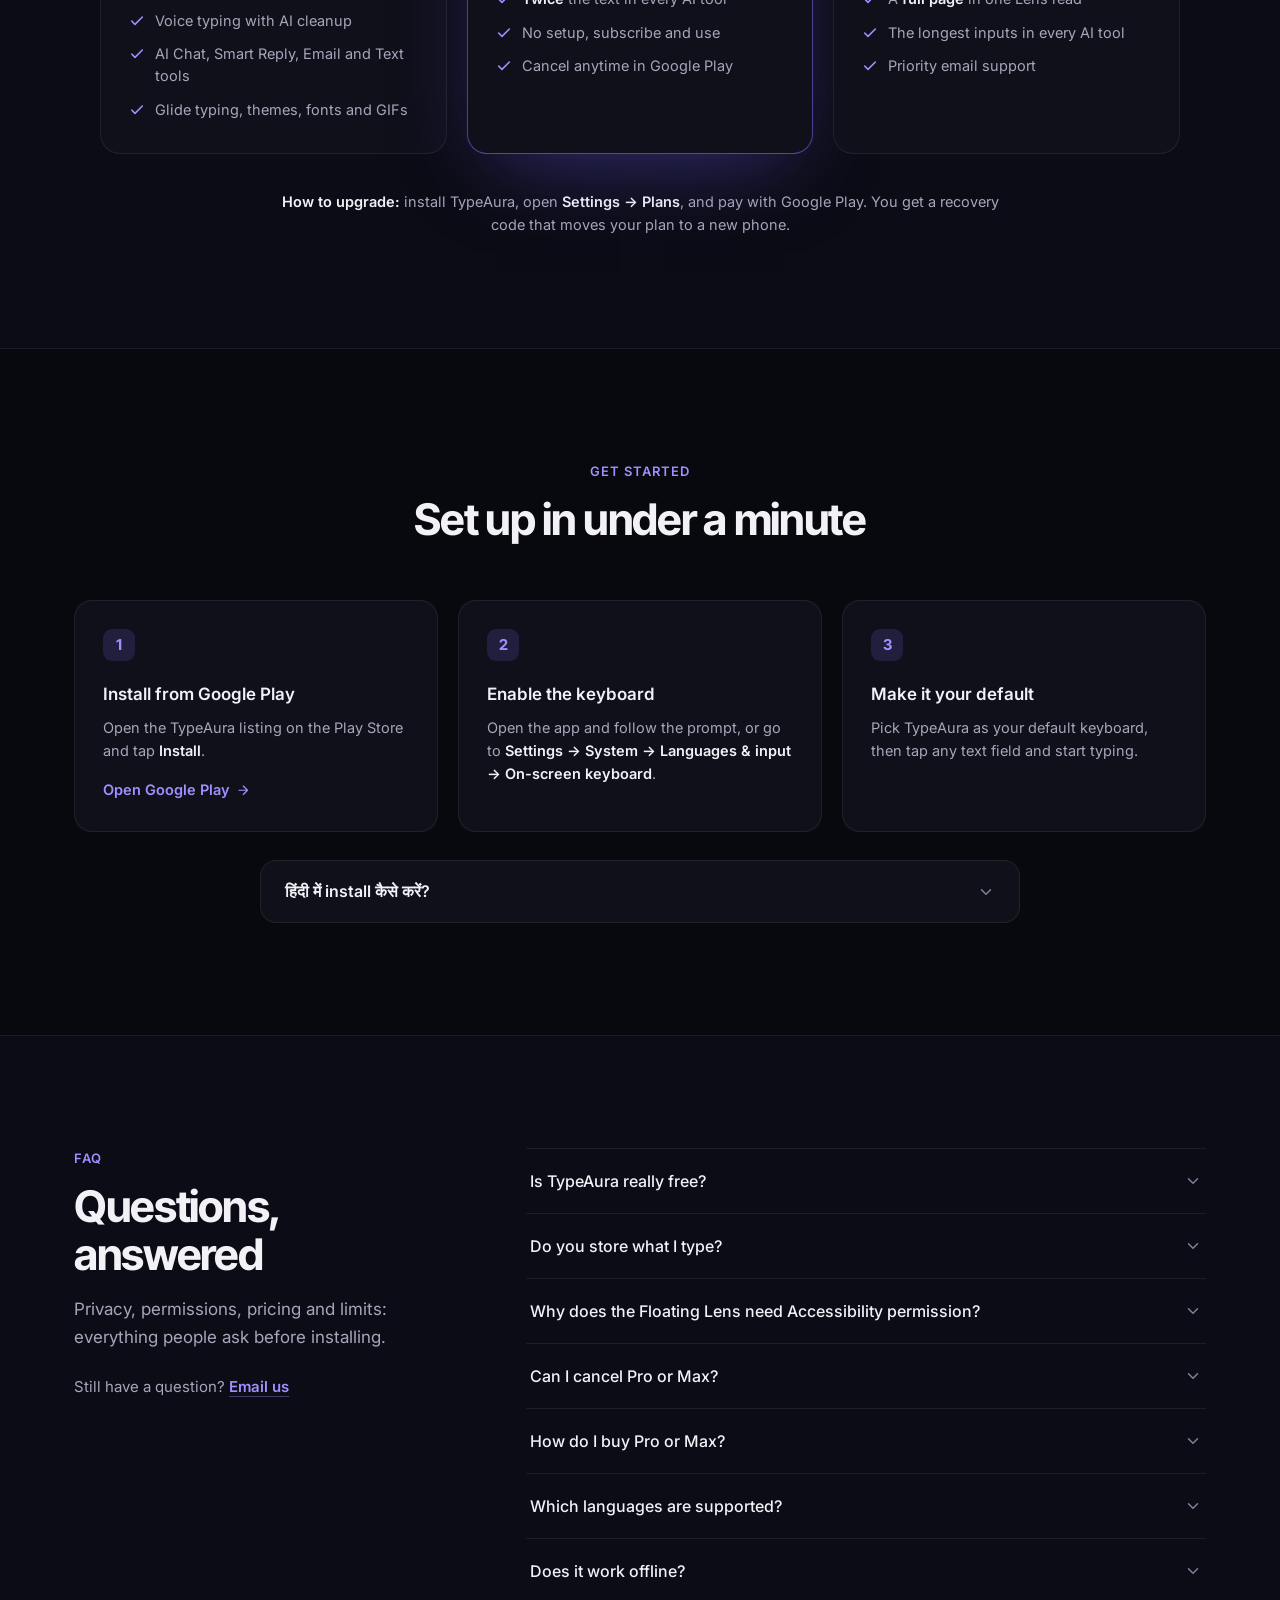
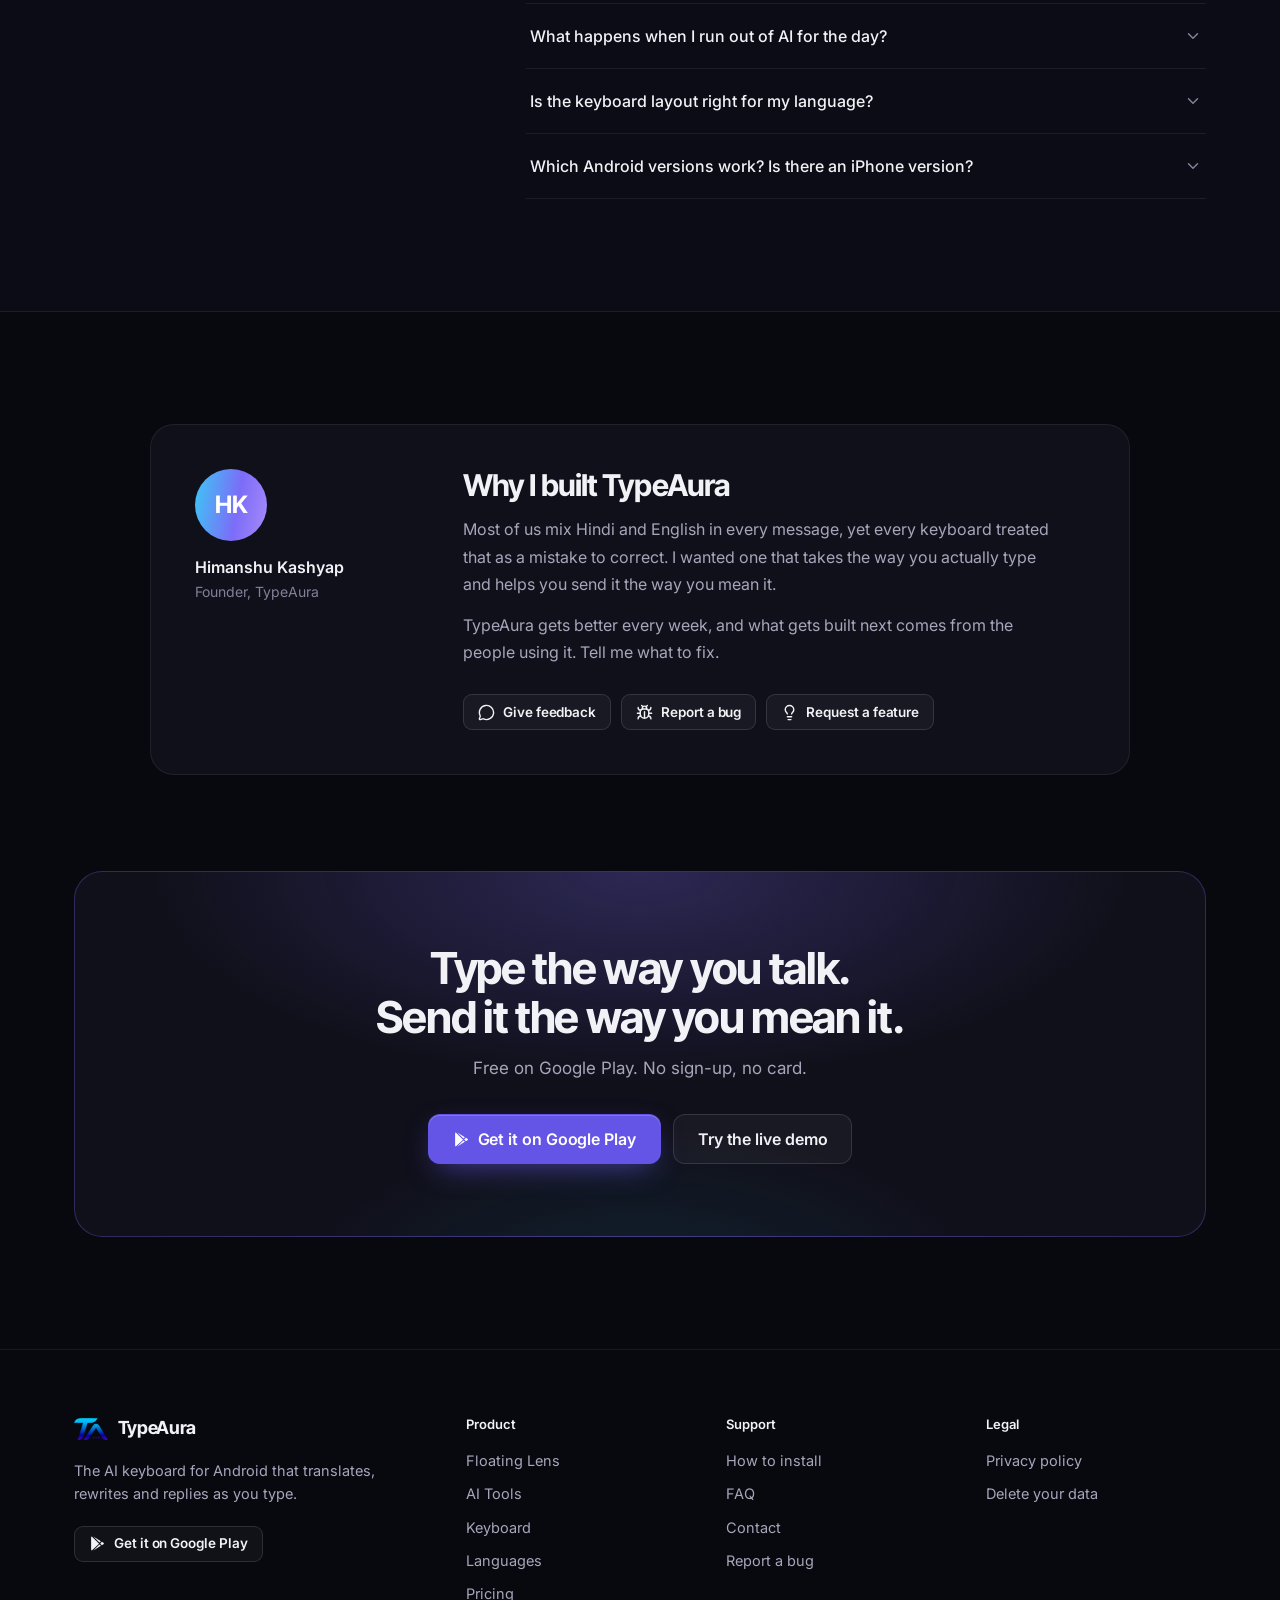
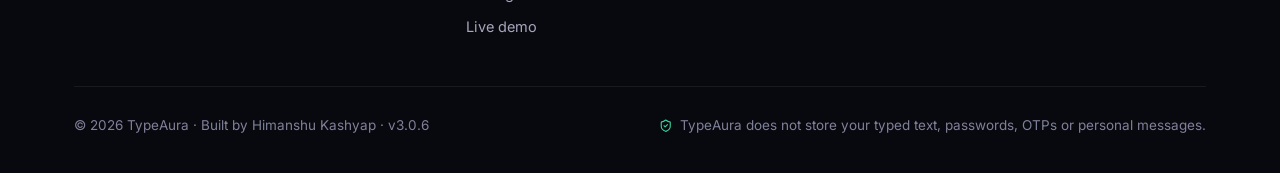
==== commit 10517188: "Redesign the landing page A calmer, product-first dark layout: neutral ink surfaces, hairline border" ====
--- a/index.html
+++ b/index.html
@@ -12,7 +12,7 @@
   <meta name="robots" content="index, follow, max-image-preview:large, max-snippet:-1, max-video-preview:-1" />
   <meta name="googlebot" content="index, follow" />
   <meta name="language" content="English" />
-  <meta name="theme-color" content="#7C6CF8" />
+  <meta name="theme-color" content="#08080F" />
   <link rel="canonical" href="https://typeaura.indevs.in/" />
 
   <!-- ═══════════════════════ FAVICONS ═══════════════════════ -->
@@ -40,10 +40,12 @@
   <meta name="twitter:image:alt" content="TypeAura — AI Keyboard for Hinglish, Hindi and better English" />
 
   <!-- gstatic is where the woff2 files actually live — preconnecting only to
-       googleapis warms the wrong hop. crossorigin is required on both. -->
+       googleapis warms the wrong hop. crossorigin is required on both.
+       Inter Tight is the display face for headings; pages that don't load it
+       fall back to Inter through --font-display. -->
   <link rel="preconnect" href="https://fonts.googleapis.com" />
   <link rel="preconnect" href="https://fonts.gstatic.com" crossorigin />
-  <link href="https://fonts.googleapis.com/css2?family=Inter:wght@400;500;600;700;800;900&display=swap" rel="stylesheet" />
+  <link href="https://fonts.googleapis.com/css2?family=Inter:wght@400;500;600;700&family=Inter+Tight:wght@500;600;700&display=swap" rel="stylesheet" />
   <link rel="stylesheet" href="style.css" />
 
   <!-- ═══════════════════════ STRUCTURED DATA ═══════════════════════ -->
@@ -172,7 +174,7 @@
           "name": "Is TypeAura really free?",
           "acceptedAnswer": {
             "@type": "Answer",
-            "text": "Yes. Every AI feature — the Floating Lens, Live Translate, voice typing, AI Chat and all six AI tools — runs on the free plan, on a daily allowance that resets every midnight. No card, no login, no trial period. Pro and Max are optional subscriptions for people who need more headroom."
+            "text": "Yes. Every AI feature (the Floating Lens, Live Translate, voice typing, AI Chat and all six AI tools) runs on the free plan, on a daily allowance that resets every midnight. No card, no login, no trial period. Pro and Max are optional subscriptions for people who need more headroom."
           }
         },
         {
@@ -180,7 +182,7 @@
           "name": "Do you store what I type?",
           "acceptedAnswer": {
             "@type": "Answer",
-            "text": "No. Your keystrokes, passwords and OTPs never leave your device. Text is sent to our server only when you explicitly tap an AI action — translate, rewrite, reply — and it is processed and returned immediately, never stored. Read the full detail in our Privacy Policy."
+            "text": "No. Your keystrokes, passwords and OTPs never leave your device. Text is sent to our server only when you explicitly tap an AI action, such as translate, rewrite or reply, and it is processed and returned immediately, never stored. Read the full detail in our Privacy Policy."
           }
         },
         {
@@ -188,7 +190,7 @@
           "name": "Why does the Floating Lens need Accessibility permission?",
           "acceptedAnswer": {
             "@type": "Answer",
-            "text": "The Lens translates text that belongs to other apps, so it needs Android's Accessibility API to read the text you tap on. It reads only at the moment you tap, and it explicitly skips password fields and editable text boxes. The permission is entirely optional — the keyboard and every AI tool work without it."
+            "text": "The Lens translates text that belongs to other apps, so it needs Android's Accessibility API to read the text you tap on. It reads only at the moment you tap, and it explicitly skips password fields and editable text boxes. The permission is entirely optional: the keyboard and every AI tool work without it."
           }
         },
         {
@@ -196,7 +198,7 @@
           "name": "Can I cancel Pro or Max?",
           "acceptedAnswer": {
             "@type": "Answer",
-            "text": "Yes, any time. Pro and Max are auto-renewing Google Play subscriptions, billed monthly or yearly, and you cancel them in the Play Store under Payments & subscriptions — or from the Manage subscription link inside the app. Cancelling stops the next charge; you keep everything you paid for until the end of the period you are already in, then drop back to the Free budget."
+            "text": "Yes, any time. Pro and Max are auto-renewing Google Play subscriptions, billed monthly or yearly. Cancel in the Play Store under Payments & subscriptions, or from the Manage subscription link inside the app. Cancelling stops the next charge. You keep everything you paid for until the end of the period you are already in, then drop back to the Free budget."
           }
         },
         {
@@ -204,7 +206,7 @@
           "name": "How do I buy Pro or Max?",
           "acceptedAnswer": {
             "@type": "Answer",
-            "text": "Inside the app, not on this website. Install TypeAura, open Settings → Plans, pick Pro or Max, and pay through Google Play. You will get a TA-XXXX-XXXX recovery code — save it, as that code is how you move your plan to a new device or restore it after a reinstall."
+            "text": "Inside the app, not on this website. Install TypeAura, open Settings → Plans, pick Pro or Max, and pay through Google Play. You will get a TA-XXXX-XXXX recovery code. Save it: that code is how you move your plan to a new device or restore it after a reinstall."
           }
         },
         {
@@ -212,7 +214,7 @@
           "name": "Which languages are supported?",
           "acceptedAnswer": {
             "@type": "Answer",
-            "text": "129, and the keyboard picks the right ones for you: it detects the country it is installed in and leads every language list with what people there actually speak — 176 countries are tuned individually. Alongside the languages themselves it carries 21 romanizations, the way people write a language in Latin letters when its own script will not fit a phone keyboard: Hinglish in India, Arabizi across the Arab world, Banglish in Bangladesh, Roman Urdu, Greeklish, Roman Persian and more. Hinglish is still what TypeAura is really built for — type the way you actually speak and it converts to clean English, or the reverse."
+            "text": "129, and the keyboard picks the right ones for you. It detects the country it is installed in and leads every language list with what people there actually speak, with 176 countries tuned individually. Alongside the languages it carries 21 romanizations, the way people write a language in Latin letters when its own script will not fit on a phone keyboard: Hinglish in India, Arabizi across the Arab world, Banglish, Roman Urdu, Greeklish, Roman Persian and fifteen more. Hinglish is still what TypeAura is really built for: type the way you actually speak and it converts to clean English, or the reverse."
           }
         },
         {
@@ -220,7 +222,7 @@
           "name": "Does it work offline?",
           "acceptedAnswer": {
             "@type": "Answer",
-            "text": "Typing, glide typing, suggestions, themes, emoji and clipboard history all work fully offline. The AI features — translation, the Lens, AI Chat and the tools — need an internet connection, because the model runs on a server rather than on your phone."
+            "text": "Typing, glide typing, suggestions, themes, emoji and clipboard history all work fully offline. The AI features (translation, the Lens, AI Chat and the tools) need an internet connection, because the model runs on a server rather than on your phone."
           }
         },
         {
@@ -228,7 +230,7 @@
           "name": "What happens when I run out of AI for the day?",
           "acceptedAnswer": {
             "@type": "Answer",
-            "text": "The keyboard keeps working normally — only the AI actions pause. Your allowance resets automatically at midnight. If you hit the limit regularly, Pro gives you much more every day, and Max gives you three times what Pro does."
+            "text": "The keyboard keeps working normally. Only the AI actions pause, and your allowance resets automatically at midnight. If you hit the limit regularly, Pro gives you much more every day, and Max gives you three times what Pro does."
           }
         },
         {
@@ -236,7 +238,7 @@
           "name": "Is the keyboard layout right for my language?",
           "acceptedAnswer": {
             "@type": "Answer",
-            "text": "There are seven layouts — QWERTY, AZERTY, QWERTZ, and dedicated variants for Spanish (Ñ), German (Ü Ö Ä), Danish/Norwegian (Å Æ Ø) and Swedish/Finnish (Å Ö Ä). Those letters get real keys rather than long-presses, because they are letters of the alphabet, not accents. Your country picks the starting layout and you can change it any time in Settings. Accented letters beyond the layout are a long-press away, and the currency key types the sign your country actually spends in."
+            "text": "There are seven layouts: QWERTY, AZERTY, QWERTZ, and dedicated variants for Spanish (Ñ), German (Ü Ö Ä), Danish/Norwegian (Å Æ Ø) and Swedish/Finnish (Å Ö Ä). Those letters get real keys rather than long-presses, because they are letters of the alphabet, not accents. Your country picks the starting layout and you can change it any time in Settings. Accented letters beyond the layout are a long-press away, and the currency key types the sign your country actually spends in."
           }
         },
         {
@@ -244,7 +246,7 @@
           "name": "Which Android versions work? Is there an iPhone version?",
           "acceptedAnswer": {
             "@type": "Answer",
-            "text": "TypeAura runs on Android 5.0 and above. There is no iOS version — iOS does not allow the kind of system-wide overlay the Floating Lens depends on. There is a Windows desktop app with the same AI tools and a global-hotkey Lens."
+            "text": "TypeAura runs on Android 5.0 and above. There is no iOS version, because iOS does not allow the kind of system-wide overlay the Floating Lens depends on. There is a Windows desktop app with the same AI tools and a global-hotkey Lens."
           }
         }
       ]
@@ -254,21 +256,19 @@
   </script>
 </head>
 <body>
-  <!-- Icon sprite: 32 lucide glyphs inlined once (~8KB) — replaces the
-       render-blocking Iconify script, its third-party DNS+TLS handshake and
-       a runtime API round-trip for every icon. -->
+  <!-- Icon sprite: lucide glyphs inlined once — no icon script, no
+       third-party handshake, no runtime API round-trip for every icon. -->
   <svg class="icon-sprite" aria-hidden="true" focusable="false"><defs>
   <symbol id="i-arrow-down" viewBox="0 0 24 24"><path fill="none" stroke="currentColor" stroke-linecap="round" stroke-linejoin="round" stroke-width="2" d="M12 5v14m7-7l-7 7l-7-7"/></symbol>
   <symbol id="i-arrow-right" viewBox="0 0 24 24"><path fill="none" stroke="currentColor" stroke-linecap="round" stroke-linejoin="round" stroke-width="2" d="M5 12h14m-7-7l7 7l-7 7"/></symbol>
   <symbol id="i-arrow-up" viewBox="0 0 24 24"><path fill="none" stroke="currentColor" stroke-linecap="round" stroke-linejoin="round" stroke-width="2" d="m5 12l7-7l7 7m-7 7V5"/></symbol>
   <symbol id="i-bot" viewBox="0 0 24 24"><g fill="none" stroke="currentColor" stroke-linecap="round" stroke-linejoin="round" stroke-width="2"><path d="M12 8V4H8"/><rect width="16" height="12" x="4" y="8" rx="2"/><path d="M2 14h2m16 0h2m-7-1v2m-6-2v2"/></g></symbol>
   <symbol id="i-bug" viewBox="0 0 24 24"><g fill="none" stroke="currentColor" stroke-linecap="round" stroke-linejoin="round" stroke-width="2"><path d="M12 20v-9m2-4a4 4 0 0 1 4 4v3a6 6 0 0 1-12 0v-3a4 4 0 0 1 4-4zm.12-3.12L16 2"/><path d="M21 21a4 4 0 0 0-3.81-4M21 5a4 4 0 0 1-3.55 3.97M22 13h-4M3 21a4 4 0 0 1 3.81-4M3 5a4 4 0 0 0 3.55 3.97M6 13H2M8 2l1.88 1.88M9 7.13V6a3 3 0 1 1 6 0v1.13"/></g></symbol>
+  <symbol id="i-check" viewBox="0 0 24 24"><path fill="none" stroke="currentColor" stroke-linecap="round" stroke-linejoin="round" stroke-width="2.4" d="M20 6L9 17l-5-5"/></symbol>
   <symbol id="i-chevron-down" viewBox="0 0 24 24"><path fill="none" stroke="currentColor" stroke-linecap="round" stroke-linejoin="round" stroke-width="2" d="m6 9l6 6l6-6"/></symbol>
-  <symbol id="i-chevron-right" viewBox="0 0 24 24"><path fill="none" stroke="currentColor" stroke-linecap="round" stroke-linejoin="round" stroke-width="2" d="m9 18l6-6l-6-6"/></symbol>
-  <symbol id="i-crown" viewBox="0 0 24 24"><path fill="none" stroke="currentColor" stroke-linecap="round" stroke-linejoin="round" stroke-width="2" d="M11.562 3.266a.5.5 0 0 1 .876 0L15.39 8.87a1 1 0 0 0 1.516.294L21.183 5.5a.5.5 0 0 1 .798.519l-2.834 10.246a1 1 0 0 1-.956.734H5.81a1 1 0 0 1-.957-.734L2.02 6.02a.5.5 0 0 1 .798-.519l4.276 3.664a1 1 0 0 0 1.516-.294zM5 21h14"/></symbol>
-  <symbol id="i-download" viewBox="0 0 24 24"><g fill="none" stroke="currentColor" stroke-linecap="round" stroke-linejoin="round" stroke-width="2"><path d="M12 15V3m9 12v4a2 2 0 0 1-2 2H5a2 2 0 0 1-2-2v-4"/><path d="m7 10l5 5l5-5"/></g></symbol>
-  <symbol id="i-focus" viewBox="0 0 24 24"><g fill="none" stroke="currentColor" stroke-linecap="round" stroke-linejoin="round" stroke-width="2"><circle cx="12" cy="12" r="3"/><path d="M3 7V5a2 2 0 0 1 2-2h2m10 0h2a2 2 0 0 1 2 2v2m0 10v2a2 2 0 0 1-2 2h-2M7 21H5a2 2 0 0 1-2-2v-2"/></g></symbol>
-  <symbol id="i-gift" viewBox="0 0 24 24"><g fill="none" stroke="currentColor" stroke-linecap="round" stroke-linejoin="round" stroke-width="2"><path d="M12 7v14m8-10v8a2 2 0 0 1-2 2H6a2 2 0 0 1-2-2v-8m3.5-4a1 1 0 0 1 0-5A4.8 8 0 0 1 12 7a4.8 8 0 0 1 4.5-5a1 1 0 0 1 0 5"/><rect width="18" height="4" x="3" y="7" rx="1"/></g></symbol>
+  <symbol id="i-clipboard" viewBox="0 0 24 24"><g fill="none" stroke="currentColor" stroke-linecap="round" stroke-linejoin="round" stroke-width="2"><rect width="8" height="4" x="8" y="2" rx="1"/><path d="M16 4h2a2 2 0 0 1 2 2v14a2 2 0 0 1-2 2H6a2 2 0 0 1-2-2V6a2 2 0 0 1 2-2h2"/></g></symbol>
+  <symbol id="i-eye-off" viewBox="0 0 24 24"><g fill="none" stroke="currentColor" stroke-linecap="round" stroke-linejoin="round" stroke-width="2"><path d="M10.733 5.076a10.744 10.744 0 0 1 11.205 6.575a1 1 0 0 1 0 .696a10.747 10.747 0 0 1-1.444 2.49m-6.41-.679a3 3 0 0 1-4.242-4.242"/><path d="M17.479 17.499a10.75 10.75 0 0 1-15.417-5.151a1 1 0 0 1 0-.696a10.75 10.75 0 0 1 4.446-5.143M2 2l20 20"/></g></symbol>
+  <symbol id="i-gplay" viewBox="0 0 24 24"><path fill="currentColor" d="M3 20.5V3.5c0-.6.4-1.1.9-1.3l10.3 10.3L3.9 21.8c-.5-.2-.9-.7-.9-1.3zm13.8-5.4L6.1 21.9l8.6-8.6l2.1 1.8zm3.6-4.2c.4.3.6.7.6 1.1s-.2.8-.6 1.1l-2.2 1.3l-2.4-2.4l2.4-2.4l2.2 1.3zM6.1 2.1l10.7 6.8l-2.1 1.8L6.1 2.1z"/></symbol>
   <symbol id="i-globe" viewBox="0 0 24 24"><g fill="none" stroke="currentColor" stroke-linecap="round" stroke-linejoin="round" stroke-width="2"><circle cx="12" cy="12" r="10"/><path d="M12 2a14.5 14.5 0 0 0 0 20a14.5 14.5 0 0 0 0-20M2 12h20"/></g></symbol>
   <symbol id="i-keyboard" viewBox="0 0 24 24"><g fill="none" stroke="currentColor" stroke-linecap="round" stroke-linejoin="round" stroke-width="2"><path d="M10 8h.01M12 12h.01M14 8h.01M16 12h.01M18 8h.01M6 8h.01M7 16h10m-9-4h.01"/><rect width="20" height="16" x="2" y="4" rx="2"/></g></symbol>
   <symbol id="i-languages" viewBox="0 0 24 24"><path fill="none" stroke="currentColor" stroke-linecap="round" stroke-linejoin="round" stroke-width="2" d="m5 8l6 6m-7 0l6-6l2-3M2 5h12M7 2h1m14 20l-5-10l-5 10m2-4h6"/></symbol>
@@ -276,18 +276,22 @@
   <symbol id="i-lock" viewBox="0 0 24 24"><g fill="none" stroke="currentColor" stroke-linecap="round" stroke-linejoin="round" stroke-width="2"><rect width="18" height="11" x="3" y="11" rx="2" ry="2"/><path d="M7 11V7a5 5 0 0 1 10 0v4"/></g></symbol>
   <symbol id="i-mail" viewBox="0 0 24 24"><g fill="none" stroke="currentColor" stroke-linecap="round" stroke-linejoin="round" stroke-width="2"><path d="m22 7l-8.991 5.727a2 2 0 0 1-2.009 0L2 7"/><rect width="20" height="16" x="2" y="4" rx="2"/></g></symbol>
   <symbol id="i-message-circle" viewBox="0 0 24 24"><path fill="none" stroke="currentColor" stroke-linecap="round" stroke-linejoin="round" stroke-width="2" d="M2.992 16.342a2 2 0 0 1 .094 1.167l-1.065 3.29a1 1 0 0 0 1.236 1.168l3.413-.998a2 2 0 0 1 1.099.092a10 10 0 1 0-4.777-4.719"/></symbol>
-  <symbol id="i-party-popper" viewBox="0 0 24 24"><g fill="none" stroke="currentColor" stroke-linecap="round" stroke-linejoin="round" stroke-width="2"><path d="M5.8 11.3L2 22l10.7-3.79M4 3h.01M22 8h.01M15 2h.01M22 20h.01M22 2l-2.24.75a2.9 2.9 0 0 0-1.96 3.12c.1.86-.57 1.63-1.45 1.63h-.38c-.86 0-1.6.6-1.76 1.44L14 10m8 3l-.82-.33c-.86-.34-1.82.2-1.98 1.11c-.11.7-.72 1.22-1.43 1.22H17M11 2l.33.82c.34.86-.2 1.82-1.11 1.98c-.7.1-1.22.72-1.22 1.43V7"/><path d="M11 13c1.93 1.93 2.83 4.17 2 5s-3.07-.07-5-2s-2.83-4.17-2-5s3.07.07 5 2"/></g></symbol>
+  <symbol id="i-mic" viewBox="0 0 24 24"><g fill="none" stroke="currentColor" stroke-linecap="round" stroke-linejoin="round" stroke-width="2"><path d="M12 19v3m7-12v2a7 7 0 0 1-14 0v-2"/><rect width="6" height="13" x="9" y="2" rx="3"/></g></symbol>
+  <symbol id="i-palette" viewBox="0 0 24 24"><g fill="none" stroke="currentColor" stroke-linecap="round" stroke-linejoin="round" stroke-width="2"><path d="M12 22a1 1 0 0 1 0-20a10 9 0 0 1 10 9a5 5 0 0 1-5 5h-2.25a1.75 1.75 0 0 0-1.4 2.8l.3.4a1.75 1.75 0 0 1-1.4 2.8z"/><circle cx="13.5" cy="6.5" r=".5" fill="currentColor"/><circle cx="17.5" cy="10.5" r=".5" fill="currentColor"/><circle cx="6.5" cy="12.5" r=".5" fill="currentColor"/><circle cx="8.5" cy="7.5" r=".5" fill="currentColor"/></g></symbol>
   <symbol id="i-pause" viewBox="0 0 24 24"><g fill="none" stroke="currentColor" stroke-linecap="round" stroke-linejoin="round" stroke-width="2"><rect width="5" height="18" x="14" y="3" rx="1"/><rect width="5" height="18" x="5" y="3" rx="1"/></g></symbol>
   <symbol id="i-pen-line" viewBox="0 0 24 24"><path fill="none" stroke="currentColor" stroke-linecap="round" stroke-linejoin="round" stroke-width="2" d="M13 21h8m.174-14.188a1 1 0 0 0-3.986-3.987L3.842 16.174a2 2 0 0 0-.5.83l-1.321 4.352a.5.5 0 0 0 .623.622l4.353-1.32a2 2 0 0 0 .83-.497z"/></symbol>
   <symbol id="i-play" viewBox="0 0 24 24"><path fill="none" stroke="currentColor" stroke-linecap="round" stroke-linejoin="round" stroke-width="2" d="M5 5a2 2 0 0 1 3.008-1.728l11.997 6.998a2 2 0 0 1 .003 3.458l-12 7A2 2 0 0 1 5 19z"/></symbol>
+  <symbol id="i-pointer" viewBox="0 0 24 24"><path fill="none" stroke="currentColor" stroke-linecap="round" stroke-linejoin="round" stroke-width="2" d="M14 4.1L12 6M5.1 8l-2.9-.8M6 12l-1.9 2M7.2 2.2L8 5.1m1.037 4.59a.498.498 0 0 1 .653-.653l11 4.5a.5.5 0 0 1-.074.949l-4.349 1.041a1 1 0 0 0-.74.739l-1.04 4.35a.5.5 0 0 1-.95.074z"/></symbol>
   <symbol id="i-reply" viewBox="0 0 24 24"><g fill="none" stroke="currentColor" stroke-linecap="round" stroke-linejoin="round" stroke-width="2"><path d="M20 18v-2a4 4 0 0 0-4-4H4"/><path d="m9 17l-5-5l5-5"/></g></symbol>
-  <symbol id="i-rocket" viewBox="0 0 24 24"><g fill="none" stroke="currentColor" stroke-linecap="round" stroke-linejoin="round" stroke-width="2"><path d="M12 15v5s3.03-.55 4-2c1.08-1.62 0-5 0-5M4.5 16.5c-1.5 1.26-2 5-2 5s3.74-.5 5-2c.71-.84.7-2.13-.09-2.91a2.18 2.18 0 0 0-2.91-.09"/><path d="M9 12a22 22 0 0 1 2-3.95A12.88 12.88 0 0 1 22 2c0 2.72-.78 7.5-6 11a22.4 22.4 0 0 1-4 2z"/><path d="M9 12H4s.55-3.03 2-4c1.62-1.08 5 .05 5 .05"/></g></symbol>
   <symbol id="i-scan-text" viewBox="0 0 24 24"><path fill="none" stroke="currentColor" stroke-linecap="round" stroke-linejoin="round" stroke-width="2" d="M3 7V5a2 2 0 0 1 2-2h2m10 0h2a2 2 0 0 1 2 2v2m0 10v2a2 2 0 0 1-2 2h-2M7 21H5a2 2 0 0 1-2-2v-2m4-9h8m-8 4h10M7 16h6"/></symbol>
   <symbol id="i-shield-check" viewBox="0 0 24 24"><g fill="none" stroke="currentColor" stroke-linecap="round" stroke-linejoin="round" stroke-width="2"><path d="M20 13c0 5-3.5 7.5-7.66 8.95a1 1 0 0 1-.67-.01C7.5 20.5 4 18 4 13V6a1 1 0 0 1 1-1c2 0 4.5-1.2 6.24-2.72a1.17 1.17 0 0 1 1.52 0C14.51 3.81 17 5 19 5a1 1 0 0 1 1 1z"/><path d="m9 12l2 2l4-4"/></g></symbol>
   <symbol id="i-sliders-horizontal" viewBox="0 0 24 24"><path fill="none" stroke="currentColor" stroke-linecap="round" stroke-linejoin="round" stroke-width="2" d="M10 5H3m9 14H3M14 3v4m2 10v4m5-9h-9m9 7h-5m5-14h-7m-6 5v4m0-2H3"/></symbol>
-  <symbol id="i-smartphone" viewBox="0 0 24 24"><g fill="none" stroke="currentColor" stroke-linecap="round" stroke-linejoin="round" stroke-width="2"><rect width="14" height="20" x="5" y="2" rx="2" ry="2"/><path d="M12 18h.01"/></g></symbol>
-  <symbol id="i-sparkles" viewBox="0 0 24 24"><g fill="none" stroke="currentColor" stroke-linecap="round" stroke-linejoin="round" stroke-width="2"><path d="M11.017 2.814a1 1 0 0 1 1.966 0l1.051 5.558a2 2 0 0 0 1.594 1.594l5.558 1.051a1 1 0 0 1 0 1.966l-5.558 1.051a2 2 0 0 0-1.594 1.594l-1.051 5.558a1 1 0 0 1-1.966 0l-1.051-5.558a2 2 0 0 0-1.594-1.594l-5.558-1.051a1 1 0 0 1 0-1.966l5.558-1.051a2 2 0 0 0 1.594-1.594zM20 2v4m2-2h-4"/><circle cx="4" cy="20" r="2"/></g></symbol>
-  <symbol id="i-users-round" viewBox="0 0 24 24"><g fill="none" stroke="currentColor" stroke-linecap="round" stroke-linejoin="round" stroke-width="2"><path d="M18 21a8 8 0 0 0-16 0"/><circle cx="10" cy="8" r="5"/><path d="M22 20c0-3.37-2-6.5-4-8a5 5 0 0 0-.45-8.3"/></g></symbol>
+  <symbol id="i-smile" viewBox="0 0 24 24"><g fill="none" stroke="currentColor" stroke-linecap="round" stroke-linejoin="round" stroke-width="2"><circle cx="12" cy="12" r="10"/><path d="M8 14s1.5 2 4 2s4-2 4-2M9 9h.01M15 9h.01"/></g></symbol>
+  <symbol id="i-spell-check" viewBox="0 0 24 24"><path fill="none" stroke="currentColor" stroke-linecap="round" stroke-linejoin="round" stroke-width="2" d="m6 16l6-12l6 12M8 12h8m0 8l2 2l4-4"/></symbol>
+  <symbol id="i-spline" viewBox="0 0 24 24"><g fill="none" stroke="currentColor" stroke-linecap="round" stroke-linejoin="round" stroke-width="2"><circle cx="19" cy="5" r="2"/><circle cx="5" cy="19" r="2"/><path d="M5 17A12 12 0 0 1 17 5"/></g></symbol>
+  <symbol id="i-type" viewBox="0 0 24 24"><path fill="none" stroke="currentColor" stroke-linecap="round" stroke-linejoin="round" stroke-width="2" d="M4 7V4h16v3M9 20h6M12 4v16"/></symbol>
+  <symbol id="i-user-x" viewBox="0 0 24 24"><g fill="none" stroke="currentColor" stroke-linecap="round" stroke-linejoin="round" stroke-width="2"><path d="M16 21v-2a4 4 0 0 0-4-4H6a4 4 0 0 0-4 4v2"/><circle cx="9" cy="7" r="4"/><path d="m17 8l5 5m0-5l-5 5"/></g></symbol>
+  <symbol id="i-wifi-off" viewBox="0 0 24 24"><path fill="none" stroke="currentColor" stroke-linecap="round" stroke-linejoin="round" stroke-width="2" d="M12 20h.01M8.5 16.429a5 5 0 0 1 7 0M5 12.859a10 10 0 0 1 5.17-2.69m8.83 2.69a10 10 0 0 0-2.007-1.523M2 8.82a15 15 0 0 1 4.177-2.643M22 8.82a15 15 0 0 0-11.288-3.764M2 2l20 20"/></symbol>
   <symbol id="i-x" viewBox="0 0 24 24"><path fill="none" stroke="currentColor" stroke-linecap="round" stroke-linejoin="round" stroke-width="2" d="M18 6L6 18M6 6l12 12"/></symbol>
   <symbol id="i-zap" viewBox="0 0 24 24"><path fill="none" stroke="currentColor" stroke-linecap="round" stroke-linejoin="round" stroke-width="2" d="M15.914 4a1.5 1.5 0 0 0-2.474-1.561l-9 9A1.5 1.5 0 0 0 5.5 14h4.002a.5.5 0 0 1 .471.666L8.086 20a1.5 1.5 0 0 0 2.475 1.56l9-9A1.5 1.5 0 0 0 18.5 10h-3.997a.5.5 0 0 1-.472-.667z"/></symbol>
   </defs></svg>
@@ -295,24 +299,24 @@
   <a href="#main" class="skip-link">Skip to content</a>
 
   <!-- ═══════════════════════════════ NAVBAR ═══════════════════════════════ -->
-  <!-- @partial:navbar v1 — canonical copy. Mirrored in privacy/delete-data/update/demo. -->
+  <!-- @partial:navbar v2 — canonical copy. Mirrored in privacy/delete-data/update/demo/info. -->
   <header>
     <nav class="navbar" aria-label="Main">
       <div class="nav-inner">
-        <a class="nav-logo" href="/">
-          <div class="logo-emoji"><svg class="icon" aria-hidden="true" focusable="false"><use href="#i-keyboard"/></svg></div>
+        <a class="nav-logo" href="/" aria-label="TypeAura home">
+          <img class="logo-mark" src="img/logo-mark.png" width="37" height="24" alt="" />
           <span class="logo-text">TypeAura</span>
         </a>
         <div class="nav-links">
-          <a href="/demo">Live Demo</a>
+          <a href="#lens">Floating Lens</a>
           <a href="#ai-tools">AI Tools</a>
-          <a href="#lens">Floating Lens</a>
+          <a href="#keyboard">Keyboard</a>
           <a href="#languages">Languages</a>
           <a href="#pricing">Pricing</a>
           <a href="#faq">FAQ</a>
-          <a href="#install">Install</a>
-        </div>
-        <a href="https://play.google.com/store/apps/details?id=com.typeaura.app" class="btn-nav" target="_blank" rel="noopener">Get it on Google Play</a>
+        </div>
+        <a href="/demo" class="nav-demo">Live demo</a>
+        <a href="https://play.google.com/store/apps/details?id=com.typeaura.app" class="btn-nav" target="_blank" rel="noopener"><svg class="icon" aria-hidden="true" focusable="false"><use href="#i-gplay"/></svg> Get the app</a>
         <button class="hamburger" id="hamburger" aria-label="Menu" aria-expanded="false" aria-controls="mobileNav">
           <span></span><span></span><span></span>
         </button>
@@ -322,742 +326,599 @@
 
   <!-- Mobile nav overlay -->
   <div class="mobile-nav" id="mobileNav" role="navigation" aria-label="Mobile">
-    <a href="/demo"        class="mobile-nav-link"><svg class="icon" aria-hidden="true" focusable="false"><use href="#i-play"/></svg> Live Demo</a>
+    <a href="#lens"        class="mobile-nav-link">Floating Lens</a>
     <a href="#ai-tools"    class="mobile-nav-link">AI Tools</a>
-    <a href="#lens"        class="mobile-nav-link">Floating Lens</a>
+    <a href="#keyboard"    class="mobile-nav-link">Keyboard</a>
     <a href="#languages"   class="mobile-nav-link">Languages</a>
+    <a href="#privacy"     class="mobile-nav-link">Privacy</a>
     <a href="#pricing"     class="mobile-nav-link">Pricing</a>
+    <a href="#install"     class="mobile-nav-link">How to install</a>
     <a href="#faq"         class="mobile-nav-link">FAQ</a>
-    <a href="#install"     class="mobile-nav-link">How to Install</a>
-    <a href="#stats"       class="mobile-nav-link">Live Stats</a>
-    <a href="#about"       class="mobile-nav-link">About</a>
-    <a href="#feedback"    class="mobile-nav-link">Feedback</a>
-    <a href="https://play.google.com/store/apps/details?id=com.typeaura.app" class="mobile-download" target="_blank" rel="noopener"><svg class="icon" aria-hidden="true" focusable="false"><use href="#i-play"/></svg> Get it on Google Play</a>
+    <a href="#about"       class="mobile-nav-link">About &amp; feedback</a>
+    <a href="/demo"        class="mobile-nav-link"><svg class="icon" aria-hidden="true" focusable="false"><use href="#i-play"/></svg> Live demo</a>
+    <a href="https://play.google.com/store/apps/details?id=com.typeaura.app" class="mobile-download" target="_blank" rel="noopener"><svg class="icon" aria-hidden="true" focusable="false"><use href="#i-gplay"/></svg> Get it on Google Play</a>
   </div>
 
   <main id="main">
 
   <!-- ═══════════════════════════════ HERO ════════════════════════════════ -->
   <section class="hero" id="home">
-    <div class="hero-glow hero-glow-1"></div>
-    <div class="hero-glow hero-glow-2"></div>
-    <div class="hero-glow hero-glow-3"></div>
-    <div class="container">
-      <div class="hero-grid">
-        <div class="hero-copy">
-          <div class="hero-badge">
-            <span class="badge-dot"></span>
-            AI-Powered &nbsp;·&nbsp; Android Keyboard &nbsp;·&nbsp; Free Forever
-          </div>
-          <h1 class="hero-title">
-            One Keyboard.<br />
-            <span class="gradient-text">Unlimited AI Superpowers.</span>
-          </h1>
-          <p class="hero-sub">
-            TypeAura is a smart Android keyboard with AI support for <strong>129 languages</strong>, tuned to the country you install it in.
-            Live Translate, AI Chat, Smart Reply, Email Composer, Tone Changer — <strong>6 AI tools</strong>
-            built right in — plus a <strong>Floating Lens</strong> that translates any text on your screen.
-            Powered by GPT-OSS&nbsp;120B.
-          </p>
-          <div class="hero-cta" id="download">
-            <a href="https://play.google.com/store/apps/details?id=com.typeaura.app" class="btn-primary" target="_blank" rel="noopener">
-              <svg viewBox="0 0 24 24" fill="currentColor" aria-hidden="true" focusable="false">
-                <path d="M3 20.5V3.5c0-.6.4-1.1.9-1.3l10.3 10.3L3.9 21.8c-.5-.2-.9-.7-.9-1.3zm13.8-5.4L6.1 21.9l8.6-8.6 2.1 1.8zm3.6-4.2c.4.3.6.7.6 1.1s-.2.8-.6 1.1l-2.2 1.3-2.4-2.4 2.4-2.4 2.2 1.3zM6.1 2.1l10.7 6.8-2.1 1.8L6.1 2.1z"/>
-              </svg>
-              Get it on Google Play
-            </a>
-            <a href="/demo" class="btn-secondary"><svg class="icon" aria-hidden="true" focusable="false"><use href="#i-play"/></svg> Try the Live Demo</a>
-          </div>
-          <div class="hero-note">
-            Android 5.0+ &nbsp;·&nbsp; No login required &nbsp;·&nbsp; Free forever
-            &nbsp;·&nbsp; <a href="#install" class="hero-note-link">How to install <svg class="icon" aria-hidden="true" focusable="false"><use href="#i-arrow-down"/></svg></a>
-          </div>
-        </div>
-
-        <!-- Product shot. No `autoplay` attribute on purpose: with it set,
-             browsers fetch the video regardless of preload="none", putting
-             it on the LCP critical path. app.js starts it after load. -->
-        <div class="hero-visual">
-          <div class="phone-frame">
-            <video id="heroVideo" muted loop playsinline preload="none"
-                   poster="img/translate-demo-poster.webp"
-                   width="720" height="1600"
-                   aria-label="TypeAura translating a Hinglish message into English inside a chat app">
-              <source src="img/translate-demo.mp4" type="video/mp4" />
-            </video>
-            <button type="button" class="frame-pause" id="heroPause"
-                    aria-label="Pause demo video" hidden>
-              <svg class="icon" aria-hidden="true" focusable="false"><use href="#i-pause"/></svg>
-            </button>
-          </div>
-        </div>
-      </div>
-
-      <!-- Trust strip -->
-      <div class="hero-trust">
-        <div class="trust-item">
-          <span class="trust-num">129</span>
-          <span class="trust-label">Languages</span>
-        </div>
-        <div class="trust-divider"></div>
-        <div class="trust-item">
-          <span class="trust-num">6</span>
-          <span class="trust-label">AI Tools</span>
-        </div>
-        <div class="trust-divider"></div>
-        <div class="trust-item">
-          <span class="trust-num">₹0</span>
-          <span class="trust-label">Free Forever</span>
-        </div>
-        <div class="trust-divider"></div>
-        <div class="trust-item">
-          <span class="trust-num">v3.0.6</span>
-          <span class="trust-label">Latest Version</span>
-        </div>
-        <div class="trust-divider"></div>
-        <div class="trust-item">
-          <span class="trust-num">0/61</span>
-          <span class="trust-label">VirusTotal Clean</span>
-        </div>
-      </div>
-    </div>
-  </section>
-
-  <!-- ═══════════════════════════════ SCREENSHOTS ══════════════════════════ -->
-  <section class="section section--dark" id="screenshots">
-    <div class="container">
-      <div class="section-header">
-        <div class="section-tag">Screenshots</div>
-        <h2>See it in <span class="gradient-text">action</span></h2>
-      </div>
-      <div class="screenshots-row" id="screenshotsRow">
-        <div class="screenshot-slot video-slot">
+    <div class="container hero-grid">
+      <div class="hero-copy">
+        <div class="hero-badge"><span class="badge-dot"></span> Free on Google Play</div>
+        <h1 class="hero-title">
+          Type in Hinglish.<br />
+          <span class="gradient-text">Send in perfect English.</span>
+        </h1>
+        <p class="hero-sub">
+          TypeAura is an AI keyboard for Android. It translates, rewrites and replies
+          right where you type, in 129 languages, and its Floating Lens translates
+          any text on your screen.
+        </p>
+        <div class="hero-cta" id="download">
+          <a href="https://play.google.com/store/apps/details?id=com.typeaura.app" class="btn-primary btn-lg" target="_blank" rel="noopener">
+            <svg class="icon" aria-hidden="true" focusable="false"><use href="#i-gplay"/></svg>
+            Get it on Google Play
+          </a>
+          <a href="/demo" class="btn-secondary btn-lg">Try the live demo <svg class="icon" aria-hidden="true" focusable="false"><use href="#i-arrow-right"/></svg></a>
+        </div>
+        <ul class="hero-points">
+          <li><svg class="icon" aria-hidden="true" focusable="false"><use href="#i-check"/></svg> Free forever</li>
+          <li><svg class="icon" aria-hidden="true" focusable="false"><use href="#i-check"/></svg> No sign-up</li>
+          <li><svg class="icon" aria-hidden="true" focusable="false"><use href="#i-check"/></svg> Android 5.0+</li>
+        </ul>
+      </div>
+
+      <!-- Product shot. No `autoplay` attribute on purpose: with it set,
+           browsers fetch the video regardless of preload="none", putting
+           it on the LCP critical path. app.js starts it after load. -->
+      <div class="hero-visual">
+        <div class="device device--hero">
+          <video id="heroVideo" muted loop playsinline preload="none"
+                 poster="img/translate-demo-poster.webp"
+                 width="720" height="1600"
+                 aria-label="TypeAura translating a Hinglish message into English inside a chat app">
+            <source src="img/translate-demo.mp4" type="video/mp4" />
+          </video>
+          <button type="button" class="frame-pause" id="heroPause"
+                  aria-label="Pause demo video" hidden>
+            <svg class="icon" aria-hidden="true" focusable="false"><use href="#i-pause"/></svg>
+          </button>
+        </div>
+      </div>
+    </div>
+  </section>
+
+  <!-- ═══════════════════════════════ LIVE STATS ═══════════════════════════ -->
+  <!-- Card ids and .stat-value are what app.js fills from /api/public-stats.
+       A card whose field the backend doesn't send yet is hidden by JS. -->
+  <section class="stats-band" id="stats" aria-labelledby="statsTitle">
+    <div class="container stats-inner">
+      <p class="stats-title" id="statsTitle"><span class="live-dot" aria-hidden="true"></span> Live usage</p>
+      <div class="stats-grid">
+        <div class="stat-card" id="stat-installs">
+          <div class="stat-value">—</div>
+          <div class="stat-label">Installs</div>
+        </div>
+        <div class="stat-card" id="stat-active">
+          <div class="stat-value">—</div>
+          <div class="stat-label">Active users, 30 days</div>
+        </div>
+        <div class="stat-card" id="stat-sessions">
+          <div class="stat-value">—</div>
+          <div class="stat-label">Keyboard sessions</div>
+        </div>
+        <div class="stat-card" id="stat-ai">
+          <div class="stat-value">—</div>
+          <div class="stat-label">AI actions</div>
+        </div>
+        <div class="stat-card" id="stat-countries">
+          <div class="stat-value">—</div>
+          <div class="stat-label">Countries</div>
+        </div>
+      </div>
+    </div>
+  </section>
+
+  <!-- ═══════════════════════════════ FLOATING LENS ════════════════════════ -->
+  <!-- Copy comes first in the source so mobile reads copy → media; the
+       desktop grid puts the media on the left. -->
+  <section class="section" id="lens">
+    <div class="container feature-row feature-row--media-left">
+      <div class="feature-copy reveal">
+        <p class="eyebrow">Floating Lens</p>
+        <h2>Translate anything on your screen</h2>
+        <p class="lede">
+          A small bubble floats over every app. Tap any text, a message, a caption or a
+          notification, and the translation appears right where you are looking.
+        </p>
+        <ul class="check-list">
+          <li><svg class="icon" aria-hidden="true" focusable="false"><use href="#i-check"/></svg><span><strong>Works in every app.</strong> WhatsApp, Instagram, browsers, even games.</span></li>
+          <li><svg class="icon" aria-hidden="true" focusable="false"><use href="#i-check"/></svg><span><strong>No copy and paste.</strong> Tap the text, read it, then reply, comment or copy from the pop-up.</span></li>
+          <li><svg class="icon" aria-hidden="true" focusable="false"><use href="#i-check"/></svg><span><strong>129 languages</strong>, each in its own script.</span></li>
+          <li><svg class="icon" aria-hidden="true" focusable="false"><use href="#i-check"/></svg><span><strong>Private by design.</strong> It reads only where you tap, skips password fields and stores nothing.</span></li>
+        </ul>
+        <a href="/demo" class="text-link">See it in the live demo <svg class="icon" aria-hidden="true" focusable="false"><use href="#i-arrow-right"/></svg></a>
+      </div>
+      <div class="feature-media reveal">
+        <div class="device">
           <video muted loop playsinline preload="none"
                  poster="img/lens-demo-poster.webp"
                  width="720" height="1600"
                  aria-label="The TypeAura Floating Lens translating on-screen text in another app">
             <source src="img/lens-demo.mp4" type="video/mp4" />
           </video>
-          <p class="screenshot-label">Floating Lens</p>
-        </div>
-        <div class="screenshot-slot" role="button" tabindex="0" aria-label="Open a larger view of the TypeAura home screen">
-          <picture>
-            <source type="image/webp"
-                    srcset="img/home-v3-480.webp 480w, img/home-v3-720.webp 720w, img/home-v3-1080.webp 1080w"
-                    sizes="(max-width: 380px) 64vw, (max-width: 600px) 56vw, (max-width: 900px) 32vw, 165px" />
-            <img src="img/home-v3.jpg" width="1080" height="2400"
-                 data-full="img/home-v3-1080.webp"
-                 alt="TypeAura Home Screen" loading="lazy" decoding="async" />
-          </picture>
-          <p class="screenshot-label">Home</p>
-        </div>
-        <div class="screenshot-slot" role="button" tabindex="0" aria-label="Open a larger view of the TypeAura AI Tools screen">
+        </div>
+      </div>
+    </div>
+  </section>
+
+  <!-- ═══════════════════════════════ AI TOOLS ════════════════════════════ -->
+  <section class="section section--alt" id="ai-tools">
+    <div class="container feature-row">
+      <div class="feature-copy reveal">
+        <p class="eyebrow">AI Tools</p>
+        <h2>Six AI tools, built into the app</h2>
+        <p class="lede">
+          The keyboard handles quick fixes. For bigger jobs, open the AI Tools tab: an
+          interpreter, an assistant that remembers the conversation, and one-tap writing help.
+        </p>
+        <div class="tools-grid">
+          <div class="tool">
+            <span class="tile tile--blue"><svg class="icon" aria-hidden="true" focusable="false"><use href="#i-languages"/></svg></span>
+            <div><h3>Live Translate</h3><p>A two-way interpreter. Speak, and the other person hears the translation aloud.</p></div>
+          </div>
+          <div class="tool">
+            <span class="tile tile--indigo"><svg class="icon" aria-hidden="true" focusable="false"><use href="#i-pen-line"/></svg></span>
+            <div><h3>Text Tools</h3><p>16+ tools to fix grammar, rewrite, summarize and translate any text.</p></div>
+          </div>
+          <div class="tool">
+            <span class="tile tile--purple"><svg class="icon" aria-hidden="true" focusable="false"><use href="#i-bot"/></svg></span>
+            <div><h3>AI Chat</h3><p>Ask anything in English, Hindi or Hinglish. It remembers the whole conversation.</p></div>
+          </div>
+          <div class="tool">
+            <span class="tile tile--green"><svg class="icon" aria-hidden="true" focusable="false"><use href="#i-reply"/></svg></span>
+            <div><h3>Smart Reply</h3><p>Paste a message and get three replies: casual, friendly or professional.</p></div>
+          </div>
+          <div class="tool">
+            <span class="tile tile--orange"><svg class="icon" aria-hidden="true" focusable="false"><use href="#i-mail"/></svg></span>
+            <div><h3>Email Composer</h3><p>Rough notes in, a polished email with a subject line out.</p></div>
+          </div>
+          <div class="tool">
+            <span class="tile tile--cyan"><svg class="icon" aria-hidden="true" focusable="false"><use href="#i-sliders-horizontal"/></svg></span>
+            <div><h3>Tone Changer</h3><p>Rewrite a message in six tones, from formal to humorous.</p></div>
+          </div>
+        </div>
+      </div>
+      <div class="feature-media reveal">
+        <button type="button" class="device device--zoom" data-label="AI Tools" aria-label="Enlarge the AI Tools screen">
           <picture>
             <source type="image/webp"
                     srcset="img/aitools-v3-480.webp 480w, img/aitools-v3-720.webp 720w, img/aitools-v3-1080.webp 1080w"
-                    sizes="(max-width: 380px) 64vw, (max-width: 600px) 56vw, (max-width: 900px) 32vw, 165px" />
+                    sizes="(max-width: 600px) 64vw, 300px" />
             <img src="img/aitools-v3.jpg" width="1080" height="2400"
                  data-full="img/aitools-v3-1080.webp"
-                 alt="TypeAura AI Tools — Live Translate, Text Tools, AI Chat, Smart Reply, Email Composer, Tone Changer" loading="lazy" decoding="async" />
+                 alt="TypeAura AI Tools: Live Translate, Text Tools, AI Chat, Smart Reply, Email Composer, Tone Changer" loading="lazy" decoding="async" />
           </picture>
-          <p class="screenshot-label">AI Tools</p>
-        </div>
-        <div class="screenshot-slot video-slot">
-          <video muted loop playsinline preload="none"
-                 poster="img/translate-demo-poster.webp"
-                 width="720" height="1600"
-                 aria-label="Hinglish text being converted to English as the user types">
-            <source src="img/translate-demo.mp4" type="video/mp4" />
-          </video>
-          <p class="screenshot-label">Hinglish → English</p>
-        </div>
-        <div class="screenshot-slot" role="button" tabindex="0" aria-label="Open a larger view of the TypeAura themes gallery">
+        </button>
+      </div>
+    </div>
+  </section>
+
+  <!-- ═══════════════════════════════ KEYBOARD ════════════════════════════ -->
+  <section class="section" id="keyboard">
+    <div class="container feature-row feature-row--media-left">
+      <div class="feature-copy reveal">
+        <p class="eyebrow">The keyboard</p>
+        <h2>A complete keyboard, before any AI</h2>
+        <p class="lede">Everything you expect from a modern keyboard, fast and free. The everyday typing works without internet.</p>
+        <div class="kb-grid">
+          <div class="kb-item">
+            <svg class="icon" aria-hidden="true" focusable="false"><use href="#i-spline"/></svg>
+            <h3>Glide typing</h3>
+            <p>Swipe across the letters instead of tapping each one.</p>
+          </div>
+          <div class="kb-item">
+            <svg class="icon" aria-hidden="true" focusable="false"><use href="#i-mic"/></svg>
+            <h3>Voice typing</h3>
+            <p>Dictate in your language, then let AI tidy it up.</p>
+          </div>
+          <div class="kb-item">
+            <svg class="icon" aria-hidden="true" focusable="false"><use href="#i-spell-check"/></svg>
+            <h3>Grammar and rewrite</h3>
+            <p>Fix grammar or rewrite a message from the toolbar, in any app.</p>
+          </div>
+          <div class="kb-item">
+            <svg class="icon" aria-hidden="true" focusable="false"><use href="#i-clipboard"/></svg>
+            <h3>Clipboard history</h3>
+            <p>Everything you copied, one tap away.</p>
+          </div>
+          <div class="kb-item">
+            <svg class="icon" aria-hidden="true" focusable="false"><use href="#i-palette"/></svg>
+            <h3>25 themes</h3>
+            <p>Light, dark, neon, glass and photo themes, or build your own.</p>
+          </div>
+          <div class="kb-item">
+            <svg class="icon" aria-hidden="true" focusable="false"><use href="#i-type"/></svg>
+            <h3>Fancy fonts</h3>
+            <p>Stylish Unicode fonts that paste into any app.</p>
+          </div>
+          <div class="kb-item">
+            <svg class="icon" aria-hidden="true" focusable="false"><use href="#i-smile"/></svg>
+            <h3>Emoji and GIFs</h3>
+            <p>Emoji search and a built-in GIF panel.</p>
+          </div>
+          <div class="kb-item">
+            <svg class="icon" aria-hidden="true" focusable="false"><use href="#i-wifi-off"/></svg>
+            <h3>Works offline</h3>
+            <p>Typing, glide, suggestions and clipboard need no internet.</p>
+          </div>
+        </div>
+      </div>
+      <div class="feature-media reveal">
+        <button type="button" class="device device--zoom" data-label="Themes" aria-label="Enlarge the Themes screen">
           <picture>
             <source type="image/webp"
                     srcset="img/themes-v3-480.webp 480w, img/themes-v3-720.webp 720w, img/themes-v3-1080.webp 1080w"
-                    sizes="(max-width: 380px) 64vw, (max-width: 600px) 56vw, (max-width: 900px) 32vw, 165px" />
+                    sizes="(max-width: 600px) 64vw, 300px" />
             <img src="img/themes-v3.jpg" width="1080" height="2400"
                  data-full="img/themes-v3-1080.webp"
-                 alt="TypeAura Themes — 25 keyboard theme presets" loading="lazy" decoding="async" />
+                 alt="TypeAura Themes: 25 keyboard theme presets" loading="lazy" decoding="async" />
           </picture>
-          <p class="screenshot-label">Themes</p>
-        </div>
-        <div class="screenshot-slot" role="button" tabindex="0" aria-label="Open a larger view of the TypeAura settings screen">
-          <picture>
-            <source type="image/webp"
-                    srcset="img/settings-v3-480.webp 480w, img/settings-v3-720.webp 720w, img/settings-v3-1080.webp 1080w"
-                    sizes="(max-width: 380px) 64vw, (max-width: 600px) 56vw, (max-width: 900px) 32vw, 165px" />
-            <img src="img/settings-v3.jpg" width="1080" height="2400"
-                 data-full="img/settings-v3-1080.webp"
-                 alt="TypeAura Settings" loading="lazy" decoding="async" />
-          </picture>
-          <p class="screenshot-label">Settings</p>
-        </div>
-      </div>
-      <div class="section-cta">
-        <a href="/demo" class="btn-secondary">See the full walkthrough <svg class="icon" aria-hidden="true" focusable="false"><use href="#i-arrow-right"/></svg></a>
-      </div>
-    </div>
-  </section>
-
-  <!-- ═══════════════════════════════ STATS ════════════════════════════════ -->
-  <section class="section" id="stats">
+        </button>
+      </div>
+    </div>
+  </section>
+
+  <!-- ═══════════════════════════════ LANGUAGES ═══════════════════════════ -->
+  <section class="section section--alt" id="languages">
     <div class="container">
-      <div class="section-header">
-        <div class="section-tag">Live Stats</div>
-        <h2>Real usage, <span class="gradient-text">real numbers</span></h2>
-        <p class="section-desc">Stats update automatically as TypeAura grows.</p>
-      </div>
-      <div class="stats-grid">
-        <div class="stat-card" id="stat-installs">
-          <div class="stat-icon"><svg class="icon" aria-hidden="true" focusable="false"><use href="#i-download"/></svg></div>
-          <div class="stat-value" data-endpoint="total_installs">—</div>
-          <div class="stat-label">Total Installs</div>
-        </div>
-        <div class="stat-card" id="stat-active">
-          <div class="stat-icon"><svg class="icon" aria-hidden="true" focusable="false"><use href="#i-users-round"/></svg></div>
-          <div class="stat-value" data-endpoint="active_users">—</div>
-          <div class="stat-label">Active Users (30d)</div>
-        </div>
-        <div class="stat-card" id="stat-sessions">
-          <div class="stat-icon"><svg class="icon" aria-hidden="true" focusable="false"><use href="#i-keyboard"/></svg></div>
-          <div class="stat-value" data-endpoint="keyboard_sessions">—</div>
-          <div class="stat-label">Keyboard Sessions</div>
-        </div>
-        <div class="stat-card" id="stat-ai">
-          <div class="stat-icon"><svg class="icon" aria-hidden="true" focusable="false"><use href="#i-sparkles"/></svg></div>
-          <div class="stat-value" data-endpoint="ai_actions">—</div>
-          <div class="stat-label">AI Actions Used</div>
-        </div>
-        <div class="stat-card" id="stat-countries">
-          <div class="stat-icon"><svg class="icon" aria-hidden="true" focusable="false"><use href="#i-globe"/></svg></div>
-          <div class="stat-value" data-endpoint="countries">—</div>
-          <div class="stat-label">Countries Installed In</div>
-        </div>
-      </div>
-    </div>
-  </section>
-  
-  <!-- ═══════════════════════════════ LANGUAGES ═══════════════════════════ -->
-  <section class="section section--dark" id="languages">
+      <div class="lang-grid">
+        <div class="lang-copy reveal">
+          <p class="eyebrow">Worldwide</p>
+          <h2>Built for how your country types</h2>
+          <p class="lede">
+            On first launch TypeAura works out which country it is in, and every language
+            list leads with what people there actually speak. The layout, the currency key
+            and even the spelling follow.
+          </p>
+          <ul class="check-list check-list--compact">
+            <li><svg class="icon" aria-hidden="true" focusable="false"><use href="#i-check"/></svg><span>A French install starts on AZERTY, a German one gets real <strong>Ü Ö Ä</strong> keys.</span></li>
+            <li><svg class="icon" aria-hidden="true" focusable="false"><use href="#i-check"/></svg><span>The currency key types <strong>₹</strong> in India and <strong>₦</strong> in Nigeria.</span></li>
+            <li><svg class="icon" aria-hidden="true" focusable="false"><use href="#i-check"/></svg><span>"Fix Grammar" keeps <em>colour</em> as <em>colour</em> outside America.</span></li>
+            <li><svg class="icon" aria-hidden="true" focusable="false"><use href="#i-check"/></svg><span>Every one of these is a setting you can change.</span></li>
+          </ul>
+          <dl class="figures">
+            <div><dt>Languages</dt><dd>129</dd></div>
+            <div><dt>Countries tuned</dt><dd>176</dd></div>
+            <div><dt>Romanizations</dt><dd>21</dd></div>
+            <div><dt>Keyboard layouts</dt><dd>7</dd></div>
+          </dl>
+        </div>
+
+        <div class="lang-panel reveal">
+          <h3>Type in Latin letters, get the real script back</h3>
+          <p>Wherever a script won't fit on a phone keyboard, people write their language in Latin letters. Hinglish is India's name for a worldwide habit.</p>
+          <ul class="translit">
+            <li><span class="tl-name">Hinglish</span><span class="tl-in">aap kaise ho</span><svg class="icon tl-arrow" aria-hidden="true" focusable="false"><use href="#i-arrow-right"/></svg><span class="tl-out" lang="hi">आप कैसे हो</span></li>
+            <li><span class="tl-name">Arabizi</span><span class="tl-in">kifak</span><svg class="icon tl-arrow" aria-hidden="true" focusable="false"><use href="#i-arrow-right"/></svg><span class="tl-out" lang="ar" dir="rtl">كيفك</span></li>
+            <li><span class="tl-name">Banglish</span><span class="tl-in">kemon acho</span><svg class="icon tl-arrow" aria-hidden="true" focusable="false"><use href="#i-arrow-right"/></svg><span class="tl-out" lang="bn">কেমন আছো</span></li>
+            <li><span class="tl-name">Greeklish</span><span class="tl-in">kalimera</span><svg class="icon tl-arrow" aria-hidden="true" focusable="false"><use href="#i-arrow-right"/></svg><span class="tl-out" lang="el">καλημέρα</span></li>
+          </ul>
+          <p class="chips-title">All 21 romanizations</p>
+          <ul class="chips">
+            <li>Hinglish <small>India</small></li>
+            <li>Arabizi <small>21 Arab countries</small></li>
+            <li>Banglish <small>Bangladesh</small></li>
+            <li>Roman Urdu <small>Pakistan</small></li>
+            <li>Roman Nepali <small>Nepal</small></li>
+            <li>Roman Sinhala <small>Sri Lanka</small></li>
+            <li>Greeklish <small>Greece, Cyprus</small></li>
+            <li>Roman Persian <small>Iran</small></li>
+            <li>Roman Russian <small>Russia, Central Asia</small></li>
+            <li>Roman Ukrainian <small>Ukraine</small></li>
+            <li>Roman Bulgarian <small>Bulgaria</small></li>
+            <li>Roman Macedonian <small>North Macedonia</small></li>
+            <li>Roman Belarusian <small>Belarus</small></li>
+            <li>Roman Kazakh <small>Kazakhstan</small></li>
+            <li>Roman Mongolian <small>Mongolia</small></li>
+            <li>Roman Georgian <small>Georgia</small></li>
+            <li>Roman Armenian <small>Armenia</small></li>
+            <li>Roman Pashto <small>Afghanistan</small></li>
+            <li>Roman Amharic <small>Ethiopia</small></li>
+            <li>Roman Tigrinya <small>Eritrea</small></li>
+            <li>Serbian (Latin) <small>Serbia, Montenegro</small></li>
+          </ul>
+        </div>
+      </div>
+    </div>
+  </section>
+
+  <!-- ═══════════════════════════════ PRIVACY ═════════════════════════════ -->
+  <section class="section" id="privacy">
     <div class="container">
-      <div class="section-header">
-        <div class="section-tag">Worldwide</div>
-        <h2>Built for how <span class="gradient-text">your country</span> types</h2>
-        <p class="section-desc">TypeAura started in India, with Hinglish. It turns out the rest of the world has the same problem — so the keyboard now adapts to wherever it is installed.</p>
-      </div>
-
-      <div class="what-is-card">
-        <div class="what-left">
-          <div class="section-tag">Country-aware</div>
-          <h2>It already knows <span class="gradient-text">what you speak</span></h2>
-          <p>
-            On first launch TypeAura works out which country it is in and leads every language
-            list — onboarding, the Lens, Live Translate, the mic — with the languages people
-            there actually speak, most common first. No hunting through an alphabetical list of
-            129 to find your own.
-          </p>
-          <p>
-            The layout, the currency key and even the spelling follow. A French install starts on
-            AZERTY, a German one gets real <strong>Ü Ö Ä</strong> keys, the currency key types
-            <strong>₹</strong> in India and <strong>₦</strong> in Nigeria, and "Fix Grammar" stops
-            turning <em>colour</em> into <em>color</em> outside America.
-          </p>
-        </div>
-        <div class="what-right">
-          <div class="stat-pill"><svg class="icon" aria-hidden="true" focusable="false"><use href="#i-languages"/></svg> 129 languages, endonyms and all</div>
-          <div class="stat-pill"><svg class="icon" aria-hidden="true" focusable="false"><use href="#i-globe"/></svg> 176 countries tuned individually</div>
-          <div class="stat-pill"><svg class="icon" aria-hidden="true" focusable="false"><use href="#i-keyboard"/></svg> 7 layouts — QWERTY, AZERTY, QWERTZ, Nordic</div>
-          <div class="stat-pill"><svg class="icon" aria-hidden="true" focusable="false"><use href="#i-pen-line"/></svg> 21 romanizations for unreachable scripts</div>
-          <div class="stat-pill"><svg class="icon" aria-hidden="true" focusable="false"><use href="#i-sliders-horizontal"/></svg> Local spelling — British, Indian, American</div>
-          <div class="stat-pill"><svg class="icon" aria-hidden="true" focusable="false"><use href="#i-zap"/></svg> Every bit of it still a setting you control</div>
-        </div>
-      </div>
-
-      <div class="section-header lang-subhead">
-        <h2>Hinglish is an <span class="gradient-text">Indian name</span> for a worldwide habit</h2>
-        <p class="section-desc">Wherever a script will not fit on a phone keyboard, people write their language in Latin letters instead. Every one of these types in Latin and comes back in the real script.</p>
-      </div>
-      <div class="lang-chips">
-        <span class="ai-tag">Hinglish <small>· India</small></span>
-        <span class="ai-tag">Arabizi <small>· 21 Arab countries</small></span>
-        <span class="ai-tag">Banglish <small>· Bangladesh</small></span>
-        <span class="ai-tag">Roman Urdu <small>· Pakistan</small></span>
-        <span class="ai-tag">Roman Nepali <small>· Nepal</small></span>
-        <span class="ai-tag">Roman Sinhala <small>· Sri Lanka</small></span>
-        <span class="ai-tag">Greeklish <small>· Greece, Cyprus</small></span>
-        <span class="ai-tag">Roman Persian <small>· Iran</small></span>
-        <span class="ai-tag">Roman Russian <small>· Russia, Central Asia</small></span>
-        <span class="ai-tag">Roman Ukrainian <small>· Ukraine</small></span>
-        <span class="ai-tag">Roman Bulgarian <small>· Bulgaria</small></span>
-        <span class="ai-tag">Roman Macedonian <small>· North Macedonia</small></span>
-        <span class="ai-tag">Roman Belarusian <small>· Belarus</small></span>
-        <span class="ai-tag">Roman Kazakh <small>· Kazakhstan</small></span>
-        <span class="ai-tag">Roman Mongolian <small>· Mongolia</small></span>
-        <span class="ai-tag">Roman Georgian <small>· Georgia</small></span>
-        <span class="ai-tag">Roman Armenian <small>· Armenia</small></span>
-        <span class="ai-tag">Roman Pashto <small>· Afghanistan</small></span>
-        <span class="ai-tag">Roman Amharic <small>· Ethiopia</small></span>
-        <span class="ai-tag">Roman Tigrinya <small>· Eritrea</small></span>
-        <span class="ai-tag">Serbian (Latin) <small>· Serbia, Montenegro</small></span>
-      </div>
-    </div>
-  </section>
-
-  <!-- ═══════════════════════════════ FLOATING LENS ════════════════════════ -->
-  <section class="section" id="lens">
+      <div class="section-head section-head--center reveal">
+        <p class="eyebrow">Privacy</p>
+        <h2>A keyboard sees everything you type. Ours keeps it on your phone.</h2>
+        <p class="lede">A keyboard is the most trusted app on your phone, so TypeAura is built to need as little of that trust as possible.</p>
+      </div>
+      <div class="privacy-grid">
+        <div class="privacy-item reveal">
+          <span class="tile"><svg class="icon" aria-hidden="true" focusable="false"><use href="#i-lock"/></svg></span>
+          <h3>Keystrokes stay on your phone</h3>
+          <p>Typing, suggestions and glide run on the device. Passwords and OTPs never leave it.</p>
+        </div>
+        <div class="privacy-item reveal">
+          <span class="tile"><svg class="icon" aria-hidden="true" focusable="false"><use href="#i-pointer"/></svg></span>
+          <h3>AI only when you ask</h3>
+          <p>Text reaches our server only when you tap an AI action. It is processed, returned and never stored.</p>
+        </div>
+        <div class="privacy-item reveal">
+          <span class="tile"><svg class="icon" aria-hidden="true" focusable="false"><use href="#i-eye-off"/></svg></span>
+          <h3>The Lens skips private fields</h3>
+          <p>It reads only where you tap, and skips password fields and text boxes entirely.</p>
+        </div>
+        <div class="privacy-item reveal">
+          <span class="tile"><svg class="icon" aria-hidden="true" focusable="false"><use href="#i-user-x"/></svg></span>
+          <h3>No account needed</h3>
+          <p>No login, no email, no phone number. Install it and start typing.</p>
+        </div>
+      </div>
+      <p class="section-foot">
+        <a href="/privacy" class="text-link">Read the privacy policy <svg class="icon" aria-hidden="true" focusable="false"><use href="#i-arrow-right"/></svg></a>
+        <a href="/delete-data" class="text-link text-link--muted">Delete your data</a>
+      </p>
+    </div>
+  </section>
+
+  <!-- ═══════════════════════════════ PRICING ══════════════════════════════ -->
+  <section class="section section--alt" id="pricing">
     <div class="container">
-      <div class="section-header">
-        <div class="section-tag">Floating Lens</div>
-        <h2>Translate <span class="gradient-text">anything on your screen</span></h2>
-        <p class="section-desc">A floating bubble that lives over every app. Tap any text — a message, a caption, a notification, a button — and TypeAura instantly reads and translates it. No copy-paste, no switching apps.</p>
-      </div>
-      <div class="what-is-card">
-        <div class="what-left">
-          <div class="section-tag">How it works</div>
-          <h2>Tap. Read. <span class="gradient-text">Translate.</span></h2>
-          <p>
-            Turn on the Floating Lens and a small bubble floats above whatever you're using.
-            Tap the text you want to understand and the Lens reads it on the spot, then shows the
-            translation in a clean pop-up — right where you're looking.
-          </p>
-          <p>
-            It works in WhatsApp, Instagram, browsers, games — literally any app. And it's
-            privacy-safe: the Lens automatically skips password and editable fields, and never stores what it reads.
-          </p>
-        </div>
-        <div class="what-right">
-          <div class="stat-pill"><svg class="icon" aria-hidden="true" focusable="false"><use href="#i-scan-text"/></svg> Reads on-screen text on tap</div>
-          <div class="stat-pill"><svg class="icon" aria-hidden="true" focusable="false"><use href="#i-globe"/></svg> Translates into 129 languages</div>
-          <div class="stat-pill"><svg class="icon" aria-hidden="true" focusable="false"><use href="#i-smartphone"/></svg> Works in every app, system-wide</div>
-          <div class="stat-pill"><svg class="icon" aria-hidden="true" focusable="false"><use href="#i-focus"/></svg> Floating bubble — always one tap away</div>
-          <div class="stat-pill"><svg class="icon" aria-hidden="true" focusable="false"><use href="#i-lock"/></svg> Skips passwords &amp; private fields</div>
-          <div class="stat-pill"><svg class="icon" aria-hidden="true" focusable="false"><use href="#i-zap"/></svg> No copy-paste, no app switching</div>
-        </div>
-      </div>
-      <div class="section-cta">
-        <a href="https://play.google.com/store/apps/details?id=com.typeaura.app" class="btn-primary" target="_blank" rel="noopener">Try the Lens free — Install TypeAura</a>
-        <a href="/demo" class="btn-secondary">See it in the live demo <svg class="icon" aria-hidden="true" focusable="false"><use href="#i-arrow-right"/></svg></a>
-      </div>
-    </div>
-  </section>
-
-  <!-- ═══════════════════════════════ AI TOOLS ════════════════════════════ -->
-  <section class="section section--dark" id="ai-tools">
-    <div class="container">
-      <div class="section-header">
-        <div class="section-tag">AI Tools</div>
-        <h2>Six powerful tools, <span class="gradient-text">one app</span></h2>
-        <p class="section-desc">Tap the AI Tools tab inside TypeAura to access all six — Live Translate, Text Tools, AI Chat, Smart Reply, Email Composer, and Tone Changer.</p>
-      </div>
-      <div class="ai-tools-grid">
-
-        <div class="ai-tool-card">
-          <div class="ai-tool-top">
-            <div class="ai-tool-icon"><svg class="icon" aria-hidden="true" focusable="false"><use href="#i-languages"/></svg></div>
-            <div class="ai-tool-meta">
-              <div class="ai-tool-header"><h3>Live Translate</h3></div>
-              <p class="ai-tool-sub">Face-to-face real-time conversation</p>
-            </div>
-          </div>
-          <p class="ai-tool-desc">Place your phone between two people — speak in your language, the other person hears the translation spoken aloud automatically.</p>
-          <div class="ai-tool-tags">
-            <span class="ai-tag">Auto-speak translation</span>
-            <span class="ai-tag">129 languages</span>
-            <span class="ai-tag">Tap to replay</span>
-            <span class="ai-tag">Swap in one tap</span>
-          </div>
-        </div>
-
-        <div class="ai-tool-card">
-          <div class="ai-tool-top">
-            <div class="ai-tool-icon"><svg class="icon" aria-hidden="true" focusable="false"><use href="#i-pen-line"/></svg></div>
-            <div class="ai-tool-meta">
-              <div class="ai-tool-header"><h3>Text Tools</h3></div>
-              <p class="ai-tool-sub">Write, fix, translate &amp; transform</p>
-            </div>
-          </div>
-          <p class="ai-tool-desc">Paste any text and run it through 16+ AI tools — organized into Writing, Translate &amp; Utility tabs.</p>
-          <div class="ai-tool-tags">
-            <span class="ai-tag">Grammar fix &amp; rewrite</span>
-            <span class="ai-tag">129-language translate</span>
-            <span class="ai-tag">Summarize &amp; continue</span>
-            <span class="ai-tag">Quick templates</span>
-          </div>
-        </div>
-
-        <div class="ai-tool-card">
-          <div class="ai-tool-top">
-            <div class="ai-tool-icon"><svg class="icon" aria-hidden="true" focusable="false"><use href="#i-bot"/></svg></div>
-            <div class="ai-tool-meta">
-              <div class="ai-tool-header"><h3>AI Chat</h3></div>
-              <p class="ai-tool-sub">Smart multi-turn assistant</p>
-            </div>
-          </div>
-          <p class="ai-tool-desc">Ask anything in English, Hindi, or Hinglish. Remembers the full conversation, adapts to your chosen mode.</p>
-          <div class="ai-tool-tags">
-            <span class="ai-tag">6 smart modes</span>
-            <span class="ai-tag">129 reply languages</span>
-            <span class="ai-tag">Multi-turn memory</span>
-            <span class="ai-tag">Long-press to copy</span>
-          </div>
-        </div>
-
-        <div class="ai-tool-card">
-          <div class="ai-tool-top">
-            <div class="ai-tool-icon"><svg class="icon" aria-hidden="true" focusable="false"><use href="#i-reply"/></svg></div>
-            <div class="ai-tool-meta">
-              <div class="ai-tool-header"><h3>Smart Reply</h3><span class="tool-new-badge">New</span></div>
-              <p class="ai-tool-sub">3 instant replies from any message</p>
-            </div>
-          </div>
-          <p class="ai-tool-desc">Paste any received message and get three ready-to-send replies in seconds — Casual, Friendly, or Professional.</p>
-          <div class="ai-tool-tags">
-            <span class="ai-tag">Casual · Friendly · Pro</span>
-            <span class="ai-tag">One-tap copy</span>
-            <span class="ai-tag">Any language</span>
-            <span class="ai-tag">No typing needed</span>
-          </div>
-        </div>
-
-        <div class="ai-tool-card">
-          <div class="ai-tool-top">
-            <div class="ai-tool-icon"><svg class="icon" aria-hidden="true" focusable="false"><use href="#i-mail"/></svg></div>
-            <div class="ai-tool-meta">
-              <div class="ai-tool-header"><h3>Email Composer</h3><span class="tool-new-badge">New</span></div>
-              <p class="ai-tool-sub">Bullet points in, polished email out</p>
-            </div>
-          </div>
-          <p class="ai-tool-desc">Jot rough notes, choose your recipient type, and get a complete professional email with subject line in seconds.</p>
-          <div class="ai-tool-tags">
-            <span class="ai-tag">Boss · Colleague · Client</span>
-            <span class="ai-tag">Subject auto-generated</span>
-            <span class="ai-tag">Greeting &amp; sign-off</span>
-            <span class="ai-tag">One-tap copy</span>
-          </div>
-        </div>
-
-        <div class="ai-tool-card">
-          <div class="ai-tool-top">
-            <div class="ai-tool-icon"><svg class="icon" aria-hidden="true" focusable="false"><use href="#i-sliders-horizontal"/></svg></div>
-            <div class="ai-tool-meta">
-              <div class="ai-tool-header"><h3>Tone Changer</h3><span class="tool-new-badge">New</span></div>
-              <p class="ai-tool-sub">Switch tone with one tap</p>
-            </div>
-          </div>
-          <p class="ai-tool-desc">Type your message, pick a tone, and instantly transform it. Six tones, chainable — use any result as new input.</p>
-          <div class="ai-tool-tags">
-            <span class="ai-tag">Casual · Formal · Friendly</span>
-            <span class="ai-tag">Professional · Humorous</span>
-            <span class="ai-tag">Chain transforms</span>
-            <span class="ai-tag">One-tap copy</span>
-          </div>
-        </div>
-
-      </div>
-      <div class="section-cta">
-        <a href="https://play.google.com/store/apps/details?id=com.typeaura.app" class="btn-primary" target="_blank" rel="noopener">Get all 6 AI tools — free</a>
-        <a href="/demo" class="btn-secondary">Try them in your browser <svg class="icon" aria-hidden="true" focusable="false"><use href="#i-arrow-right"/></svg></a>
-      </div>
-    </div>
-  </section>
-
-  <!-- ═══════════════════════════════ PRICING ══════════════════════════════ -->
-  <section class="section section--dark" id="pricing">
-    <div class="container">
-      <div class="section-header">
-        <div class="section-tag">Pricing</div>
-        <h2>Free to start, <span class="gradient-text">yours to scale</span></h2>
-        <p class="section-desc">Every AI feature is on the free plan — only the daily amount changes. Start free, then move up to Pro or Max for more headroom. Paid plans are <strong>subscriptions you can cancel any time</strong>, and your daily allowance resets every midnight.</p>
+      <div class="section-head section-head--center reveal">
+        <p class="eyebrow">Pricing</p>
+        <h2>Every feature is free. Pay only for more.</h2>
+        <p class="lede">The free plan has everything TypeAura does, on a daily AI allowance that resets every midnight. Pro and Max raise that allowance and are <strong>subscriptions you can cancel any time</strong>.</p>
       </div>
       <div class="pricing-grid">
 
-        <div class="pricing-card pricing-card--free">
-          <div class="pricing-header">
-            <div class="pricing-icon" style="background:linear-gradient(135deg,#6366F1,#818CF8);"><svg class="icon" aria-hidden="true" focusable="false"><use href="#i-gift"/></svg></div>
-            <div class="pricing-name"><h3>Free</h3></div>
+        <div class="pricing-card reveal">
+          <div class="pricing-head">
+            <h3>Free</h3>
+            <p class="pricing-for">For trying everything</p>
           </div>
           <div class="pricing-price">
             <span class="pricing-amount">₹0</span>
-            <span class="pricing-period">/ forever</span>
-          </div>
-          <p class="pricing-alt">No card, no login — just install and type.</p>
-          <div class="pricing-divider"></div>
-          <p class="pricing-desc">Not a trial and not a cut-down version — every feature TypeAura has, on a daily allowance that resets each midnight.</p>
+            <span class="pricing-period">forever</span>
+          </div>
+          <p class="pricing-alt">No card, no login.</p>
+          <a href="https://play.google.com/store/apps/details?id=com.typeaura.app" class="btn-secondary pricing-cta" target="_blank" rel="noopener">Start free</a>
           <ul class="pricing-list">
-            <li>Type Hinglish, get any of <strong>120+ languages</strong></li>
-            <li>Floating Lens — translate any screen</li>
-            <li>Voice typing with AI cleanup</li>
-            <li>AI Chat, Smart Reply, Email and Text tools</li>
-            <li>Glide typing, themes, fonts and GIFs</li>
+            <li><svg class="icon" aria-hidden="true" focusable="false"><use href="#i-check"/></svg>Type Hinglish, get any of 129 languages</li>
+            <li><svg class="icon" aria-hidden="true" focusable="false"><use href="#i-check"/></svg>Floating Lens on any screen</li>
+            <li><svg class="icon" aria-hidden="true" focusable="false"><use href="#i-check"/></svg>Voice typing with AI cleanup</li>
+            <li><svg class="icon" aria-hidden="true" focusable="false"><use href="#i-check"/></svg>AI Chat, Smart Reply, Email and Text tools</li>
+            <li><svg class="icon" aria-hidden="true" focusable="false"><use href="#i-check"/></svg>Glide typing, themes, fonts and GIFs</li>
           </ul>
-          <a href="https://play.google.com/store/apps/details?id=com.typeaura.app" class="btn-secondary pricing-cta" target="_blank" rel="noopener">Start free — no card needed</a>
-          <p class="pricing-note">No purchase &nbsp;·&nbsp; No account &nbsp;·&nbsp; Install and start typing</p>
-        </div>
-
-        <div class="pricing-card pricing-card--pro">
-          <div class="pricing-header">
-            <div class="pricing-icon" style="background:linear-gradient(135deg,#8B5CF6,#A78BFA);"><svg class="icon" aria-hidden="true" focusable="false"><use href="#i-crown"/></svg></div>
-            <div class="pricing-name">
-              <h3>Pro <span class="pricing-badge">Most Popular</span></h3>
-            </div>
+        </div>
+
+        <div class="pricing-card pricing-card--featured reveal">
+          <div class="pricing-head">
+            <h3>Pro <span class="pricing-badge">Most popular</span></h3>
+            <p class="pricing-for">For everyday use</p>
           </div>
           <div class="pricing-price">
             <span class="pricing-amount">₹300</span>
             <span class="pricing-period">/ month</span>
           </div>
-          <p class="pricing-alt">or <strong>₹2,250</strong> / year <span class="pricing-save">save 37%</span></p>
-          <div class="pricing-divider"></div>
-          <p class="pricing-desc">For daily drivers — far more AI every day, with zero setup. Billed monthly or yearly through Google Play, cancel whenever you like.</p>
+          <p class="pricing-alt">or ₹2,250 / year <span class="pricing-save">Save 37%</span></p>
+          <a href="https://play.google.com/store/apps/details?id=com.typeaura.app" class="btn-primary pricing-cta" target="_blank" rel="noopener">Get Pro</a>
           <ul class="pricing-list">
-            <li><strong>Much more AI</strong> every day</li>
-            <li><strong>Twice</strong> as much text per Lens translation</li>
-            <li><strong>Twice</strong> as much text in every AI tool</li>
-            <li>Cancel anytime in Google Play</li>
-            <li>No setup — just subscribe and use</li>
+            <li><svg class="icon" aria-hidden="true" focusable="false"><use href="#i-check"/></svg><span><strong>Much more AI</strong> every day</span></li>
+            <li><svg class="icon" aria-hidden="true" focusable="false"><use href="#i-check"/></svg><span><strong>Twice</strong> the text per Lens translation</span></li>
+            <li><svg class="icon" aria-hidden="true" focusable="false"><use href="#i-check"/></svg><span><strong>Twice</strong> the text in every AI tool</span></li>
+            <li><svg class="icon" aria-hidden="true" focusable="false"><use href="#i-check"/></svg>No setup, subscribe and use</li>
+            <li><svg class="icon" aria-hidden="true" focusable="false"><use href="#i-check"/></svg>Cancel anytime in Google Play</li>
           </ul>
-          <a href="https://play.google.com/store/apps/details?id=com.typeaura.app" class="btn-primary pricing-cta" target="_blank" rel="noopener">Get Pro — ₹300</a>
-          <p class="pricing-note">Subscribe inside the app &nbsp;·&nbsp; Google Play Billing &nbsp;·&nbsp; Cancel anytime</p>
-        </div>
-
-        <div class="pricing-card pricing-card--max">
-          <div class="pricing-header">
-            <div class="pricing-icon" style="background:linear-gradient(135deg,#F97316,#FBBF24);"><svg class="icon" aria-hidden="true" focusable="false"><use href="#i-rocket"/></svg></div>
-            <div class="pricing-name">
-              <h3>Max <span class="pricing-badge pricing-badge--max">Best Value</span></h3>
-            </div>
+        </div>
+
+        <div class="pricing-card reveal">
+          <div class="pricing-head">
+            <h3>Max</h3>
+            <p class="pricing-for">For heavy, all-day use</p>
           </div>
           <div class="pricing-price">
             <span class="pricing-amount">₹500</span>
             <span class="pricing-period">/ month</span>
           </div>
-          <p class="pricing-alt">or <strong>₹3,750</strong> / year <span class="pricing-save pricing-save--max">save 37%</span></p>
-          <div class="pricing-divider"></div>
-          <p class="pricing-desc">The most we offer — for all-day translating, full-page Lens captures and back-to-back AI tool runs.</p>
+          <p class="pricing-alt">or ₹3,750 / year <span class="pricing-save">Save 37%</span></p>
+          <a href="https://play.google.com/store/apps/details?id=com.typeaura.app" class="btn-secondary pricing-cta" target="_blank" rel="noopener">Get Max</a>
           <ul class="pricing-list">
-            <li>Everything in Pro, plus:</li>
-            <li><strong>3×</strong> the daily AI of Pro</li>
-            <li>Translate a <strong>full page</strong> in one Lens read</li>
-            <li>The longest inputs in every AI tool</li>
-            <li>Priority email support</li>
+            <li><svg class="icon" aria-hidden="true" focusable="false"><use href="#i-check"/></svg>Everything in Pro, plus:</li>
+            <li><svg class="icon" aria-hidden="true" focusable="false"><use href="#i-check"/></svg><span><strong>3×</strong> the daily AI of Pro</span></li>
+            <li><svg class="icon" aria-hidden="true" focusable="false"><use href="#i-check"/></svg><span>A <strong>full page</strong> in one Lens read</span></li>
+            <li><svg class="icon" aria-hidden="true" focusable="false"><use href="#i-check"/></svg>The longest inputs in every AI tool</li>
+            <li><svg class="icon" aria-hidden="true" focusable="false"><use href="#i-check"/></svg>Priority email support</li>
           </ul>
-          <a href="https://play.google.com/store/apps/details?id=com.typeaura.app" class="btn-primary pricing-cta" target="_blank" rel="noopener">Get Max — ₹500</a>
-          <p class="pricing-note">Subscribe inside the app &nbsp;·&nbsp; Google Play Billing &nbsp;·&nbsp; Cancel anytime</p>
-        </div>
-
-      </div>
-
-      <!-- How to buy — the purchase happens in-app via Play Billing, not on the web -->
-      <div class="pricing-howto">
-        <div class="howto-step"><span class="howto-num">1</span> Install TypeAura</div>
-        <div class="howto-sep"><svg class="icon" aria-hidden="true" focusable="false"><use href="#i-chevron-right"/></svg></div>
-        <div class="howto-step"><span class="howto-num">2</span> Open <strong>Settings → Plans</strong></div>
-        <div class="howto-sep"><svg class="icon" aria-hidden="true" focusable="false"><use href="#i-chevron-right"/></svg></div>
-        <div class="howto-step"><span class="howto-num">3</span> Pick Pro or Max, pay with Google Play</div>
-      </div>
-    </div>
-  </section>
-  
+        </div>
+
+      </div>
+
+      <!-- The purchase happens in-app via Play Billing, not on the web. -->
+      <p class="pricing-howto">
+        <strong>How to upgrade:</strong> install TypeAura, open <strong>Settings → Plans</strong>, and pay with Google Play.
+        You get a recovery code that moves your plan to a new phone.
+      </p>
+    </div>
+  </section>
+
   <!-- ═══════════════════════════════ INSTALL ══════════════════════════════ -->
   <section class="section" id="install">
     <div class="container">
-      <div class="section-header">
-        <div class="section-tag">How to Install</div>
-        <h2>Up and running in <span class="gradient-text">3 steps</span></h2>
-      </div>
-      <div class="install-steps">
-        <div class="step-card">
-          <div class="step-num">1</div>
-          <div class="step-body">
-            <h3>Get it on Google Play</h3>
-            <p>Tap the button below to open the TypeAura listing on the Play Store, then tap <strong>Install</strong>.</p>
-            <a href="https://play.google.com/store/apps/details?id=com.typeaura.app" class="btn-primary btn-sm" target="_blank" rel="noopener">Get it on Google Play</a>
-          </div>
-        </div>
-        <div class="step-arrow"><svg class="icon" aria-hidden="true" focusable="false"><use href="#i-arrow-right"/></svg></div>
-        <div class="step-card">
-          <div class="step-num">2</div>
-          <div class="step-body">
-            <h3>Enable TypeAura</h3>
-            <p>Go to <strong>Settings → System → Languages &amp; Input → On-screen keyboard</strong> and enable TypeAura.</p>
-          </div>
-        </div>
-        <div class="step-arrow"><svg class="icon" aria-hidden="true" focusable="false"><use href="#i-arrow-right"/></svg></div>
-        <div class="step-card">
-          <div class="step-num">3</div>
-          <div class="step-body">
-            <h3>Set as Default</h3>
-            <p>Select TypeAura as your default keyboard when you tap any text field, and enjoy!</p>
-          </div>
-        </div>
-      </div>
-
-      <!-- Hindi guide -->
-      <div class="hindi-guide" id="hindi-guide" lang="hi">
-        <div class="section-tag" style="margin-bottom: 12px;">हिंदी गाइड</div>
-        <h3 style="color: var(--accent-light); margin-bottom: 16px;">हिंदी में install कैसे करें?</h3>
-        <ol class="hindi-steps">
+      <div class="section-head section-head--center reveal">
+        <p class="eyebrow">Get started</p>
+        <h2>Set up in under a minute</h2>
+      </div>
+      <ol class="steps">
+        <li class="step reveal">
+          <span class="step-num">1</span>
+          <h3>Install from Google Play</h3>
+          <p>Open the TypeAura listing on the Play Store and tap <strong>Install</strong>.</p>
+          <a href="https://play.google.com/store/apps/details?id=com.typeaura.app" class="text-link" target="_blank" rel="noopener">Open Google Play <svg class="icon" aria-hidden="true" focusable="false"><use href="#i-arrow-right"/></svg></a>
+        </li>
+        <li class="step reveal">
+          <span class="step-num">2</span>
+          <h3>Enable the keyboard</h3>
+          <p>Open the app and follow the prompt, or go to <strong>Settings → System → Languages &amp; input → On-screen keyboard</strong>.</p>
+        </li>
+        <li class="step reveal">
+          <span class="step-num">3</span>
+          <h3>Make it your default</h3>
+          <p>Pick TypeAura as your default keyboard, then tap any text field and start typing.</p>
+        </li>
+      </ol>
+
+      <details class="hindi-guide reveal" id="hindi-guide">
+        <summary><span lang="hi">हिंदी में install कैसे करें?</span><span class="faq-chev" aria-hidden="true"><svg class="icon" aria-hidden="true" focusable="false"><use href="#i-chevron-down"/></svg></span></summary>
+        <ol class="hindi-steps" lang="hi">
           <li>ऊपर दिए <strong>Get it on Google Play</strong> button पर tap करें।</li>
           <li>Play Store पर <strong>Install</strong> दबाएं और app install होने का इंतज़ार करें।</li>
           <li>App install होने के बाद खोलें। अंदर <strong>"Keyboard Enable"</strong> पर tap करें।</li>
           <li>Phone के settings में जाकर TypeAura को <strong>Default Keyboard</strong> बनाएं।</li>
-          <li>अब किसी भी text field पर type करें — TypeAura खुल जायेगा! <svg class="icon" aria-hidden="true" focusable="false"><use href="#i-party-popper"/></svg></li>
+          <li>अब किसी भी text field पर type करें, TypeAura खुल जाएगा!</li>
         </ol>
-      </div>
+      </details>
     </div>
   </section>
 
   <!-- ═══════════════════════════════ FAQ ══════════════════════════════════ -->
   <!-- Native <details>/<summary>: keyboard-operable and screen-reader
        announced with zero JS, and the answers stay in the DOM for crawlers
-       and answer engines (a JS accordion would hide them). -->
-  <section class="section section--dark" id="faq">
-    <div class="container">
-      <div class="section-header">
-        <div class="section-tag">FAQ</div>
-        <h2>Questions, <span class="gradient-text">answered</span></h2>
-        <p class="section-desc">Everything people ask before installing — privacy, permissions, pricing and limits.</p>
+       and answer engines (a JS accordion would hide them). Keep the text in
+       sync with the FAQPage JSON-LD in <head>. -->
+  <section class="section section--alt" id="faq">
+    <div class="container faq-layout">
+      <div class="faq-intro reveal">
+        <p class="eyebrow">FAQ</p>
+        <h2>Questions, answered</h2>
+        <p class="lede">Privacy, permissions, pricing and limits: everything people ask before installing.</p>
+        <p class="faq-contact">Still have a question? <a href="mailto:himanshuapps.dev@gmail.com?subject=TypeAura%20Question">Email us</a></p>
       </div>
 
       <div class="faq-list">
         <details class="faq-item">
           <summary>Is TypeAura really free?<span class="faq-chev" aria-hidden="true"><svg class="icon" aria-hidden="true" focusable="false"><use href="#i-chevron-down"/></svg></span></summary>
           <div class="faq-answer">
-            <p>Yes. Every AI feature — the Floating Lens, Live Translate, voice typing, AI Chat and all six AI tools — runs on the free plan, on a <strong>daily allowance</strong> that resets every midnight. No card, no login, no trial period. Pro and Max are optional subscriptions for people who need more headroom.</p>
+            <p>Yes. Every AI feature (the Floating Lens, Live Translate, voice typing, AI Chat and all six AI tools) runs on the free plan, on a <strong>daily allowance</strong> that resets every midnight. No card, no login, no trial period. Pro and Max are optional subscriptions for people who need more headroom.</p>
           </div>
         </details>
 
         <details class="faq-item">
           <summary>Do you store what I type?<span class="faq-chev" aria-hidden="true"><svg class="icon" aria-hidden="true" focusable="false"><use href="#i-chevron-down"/></svg></span></summary>
           <div class="faq-answer">
-            <p>No. Your keystrokes, passwords and OTPs never leave your device. Text is sent to our server <strong>only when you explicitly tap an AI action</strong> — translate, rewrite, reply — and it is processed and returned immediately, never stored. Read the full detail in our <a href="/privacy">Privacy Policy</a>.</p>
+            <p>No. Your keystrokes, passwords and OTPs never leave your device. Text is sent to our server <strong>only when you explicitly tap an AI action</strong>, such as translate, rewrite or reply, and it is processed and returned immediately, never stored. Read the full detail in our <a href="/privacy">Privacy Policy</a>.</p>
           </div>
         </details>
 
         <details class="faq-item">
           <summary>Why does the Floating Lens need Accessibility permission?<span class="faq-chev" aria-hidden="true"><svg class="icon" aria-hidden="true" focusable="false"><use href="#i-chevron-down"/></svg></span></summary>
           <div class="faq-answer">
-            <p>The Lens translates text that belongs to <em>other</em> apps, so it needs Android's Accessibility API to read the text you tap on. It reads only at the moment you tap, and it <strong>explicitly skips password fields and editable text boxes</strong>. The permission is entirely optional — the keyboard and every AI tool work without it.</p>
+            <p>The Lens translates text that belongs to <em>other</em> apps, so it needs Android's Accessibility API to read the text you tap on. It reads only at the moment you tap, and it <strong>explicitly skips password fields and editable text boxes</strong>. The permission is entirely optional: the keyboard and every AI tool work without it.</p>
           </div>
         </details>
 
         <details class="faq-item">
           <summary>Can I cancel Pro or Max?<span class="faq-chev" aria-hidden="true"><svg class="icon" aria-hidden="true" focusable="false"><use href="#i-chevron-down"/></svg></span></summary>
           <div class="faq-answer">
-            <p>Yes, any time. Pro and Max are <strong>auto-renewing Google Play subscriptions</strong>, billed monthly or yearly. Cancel in the Play Store under Payments &amp; subscriptions, or from the <strong>Manage subscription</strong> link inside the app. Cancelling stops the next charge — you keep everything you paid for until the end of the period you are already in, then drop back to the Free budget.</p>
+            <p>Yes, any time. Pro and Max are <strong>auto-renewing Google Play subscriptions</strong>, billed monthly or yearly. Cancel in the Play Store under Payments &amp; subscriptions, or from the <strong>Manage subscription</strong> link inside the app. Cancelling stops the next charge. You keep everything you paid for until the end of the period you are already in, then drop back to the Free budget.</p>
           </div>
         </details>
 
         <details class="faq-item">
           <summary>How do I buy Pro or Max?<span class="faq-chev" aria-hidden="true"><svg class="icon" aria-hidden="true" focusable="false"><use href="#i-chevron-down"/></svg></span></summary>
           <div class="faq-answer">
-            <p>Inside the app, not on this website. Install TypeAura, open <strong>Settings → Plans</strong>, pick Pro or Max, and pay through Google Play. You will get a <strong>TA-XXXX-XXXX recovery code</strong> — save it, as that code is how you move your plan to a new device or restore it after a reinstall.</p>
+            <p>Inside the app, not on this website. Install TypeAura, open <strong>Settings → Plans</strong>, pick Pro or Max, and pay through Google Play. You will get a <strong>TA-XXXX-XXXX recovery code</strong>. Save it: that code is how you move your plan to a new device or restore it after a reinstall.</p>
           </div>
         </details>
 
         <details class="faq-item">
           <summary>Which languages are supported?<span class="faq-chev" aria-hidden="true"><svg class="icon" aria-hidden="true" focusable="false"><use href="#i-chevron-down"/></svg></span></summary>
           <div class="faq-answer">
-            <p><strong>129</strong> — and the keyboard picks the right ones for you. It detects the country it is installed in and leads every language list with what people there actually speak, with <strong>176 countries</strong> tuned individually.</p>
-            <p>Alongside the languages it carries <strong>21 romanizations</strong> — the way people write a language in Latin letters when its own script will not fit on a phone keyboard. <strong>Hinglish</strong> in India, <strong>Arabizi</strong> across the Arab world, <strong>Banglish</strong>, <strong>Roman Urdu</strong>, <strong>Greeklish</strong>, <strong>Roman Persian</strong> and fifteen more. Type in Latin letters, get the native script back.</p>
-            <p>Hinglish is still what TypeAura is really built for — type the way you actually speak and it converts to clean English, or the reverse.</p>
+            <p><strong>129</strong>, and the keyboard picks the right ones for you. It detects the country it is installed in and leads every language list with what people there actually speak, with <strong>176 countries</strong> tuned individually.</p>
+            <p>Alongside the languages it carries <strong>21 romanizations</strong>, the way people write a language in Latin letters when its own script will not fit on a phone keyboard: <strong>Hinglish</strong> in India, <strong>Arabizi</strong> across the Arab world, <strong>Banglish</strong>, <strong>Roman Urdu</strong>, <strong>Greeklish</strong>, <strong>Roman Persian</strong> and fifteen more.</p>
+            <p>Hinglish is still what TypeAura is really built for: type the way you actually speak and it converts to clean English, or the reverse.</p>
           </div>
         </details>
 
         <details class="faq-item">
           <summary>Does it work offline?<span class="faq-chev" aria-hidden="true"><svg class="icon" aria-hidden="true" focusable="false"><use href="#i-chevron-down"/></svg></span></summary>
           <div class="faq-answer">
-            <p>Typing, glide typing, suggestions, themes, emoji and clipboard history all work fully offline. The AI features — translation, the Lens, AI Chat and the tools — need an internet connection, because the model runs on a server rather than on your phone.</p>
+            <p>Typing, glide typing, suggestions, themes, emoji and clipboard history all work fully offline. The AI features (translation, the Lens, AI Chat and the tools) need an internet connection, because the model runs on a server rather than on your phone.</p>
           </div>
         </details>
 
         <details class="faq-item">
           <summary>What happens when I run out of AI for the day?<span class="faq-chev" aria-hidden="true"><svg class="icon" aria-hidden="true" focusable="false"><use href="#i-chevron-down"/></svg></span></summary>
           <div class="faq-answer">
-            <p>The keyboard keeps working normally — only the AI actions pause. Your allowance resets automatically at midnight. If you hit the limit regularly, Pro gives you much more every day, and Max gives you three times what Pro does.</p>
+            <p>The keyboard keeps working normally. Only the AI actions pause, and your allowance resets automatically at midnight. If you hit the limit regularly, Pro gives you much more every day, and Max gives you three times what Pro does.</p>
           </div>
         </details>
 
         <details class="faq-item">
           <summary>Is the keyboard layout right for my language?<span class="faq-chev" aria-hidden="true"><svg class="icon" aria-hidden="true" focusable="false"><use href="#i-chevron-down"/></svg></span></summary>
           <div class="faq-answer">
-            <p>There are <strong>seven layouts</strong> — QWERTY, AZERTY, QWERTZ, and dedicated variants for Spanish (<strong>Ñ</strong>), German (<strong>Ü Ö Ä</strong>), Danish/Norwegian (<strong>Å Æ Ø</strong>) and Swedish/Finnish (<strong>Å Ö Ä</strong>). Those letters get real keys, not long-presses, because they are letters of the alphabet rather than accents.</p>
-            <p>Your country picks the starting layout, but it is only a starting point — it is a setting, so switch it any time. Accented letters beyond the layout are a long-press away, and the currency key types the sign your country actually spends in.</p>
+            <p>There are <strong>seven layouts</strong>: QWERTY, AZERTY, QWERTZ, and dedicated variants for Spanish (<strong>Ñ</strong>), German (<strong>Ü Ö Ä</strong>), Danish/Norwegian (<strong>Å Æ Ø</strong>) and Swedish/Finnish (<strong>Å Ö Ä</strong>). Those letters get real keys rather than long-presses, because they are letters of the alphabet, not accents.</p>
+            <p>Your country picks the starting layout and you can change it any time in Settings. Accented letters beyond the layout are a long-press away, and the currency key types the sign your country actually spends in.</p>
           </div>
         </details>
 
         <details class="faq-item">
           <summary>Which Android versions work? Is there an iPhone version?<span class="faq-chev" aria-hidden="true"><svg class="icon" aria-hidden="true" focusable="false"><use href="#i-chevron-down"/></svg></span></summary>
           <div class="faq-answer">
-            <p>TypeAura runs on <strong>Android 5.0 and above</strong>. There is no iOS version — iOS does not allow the kind of system-wide overlay the Floating Lens depends on. There is a <strong>Windows desktop app</strong> with the same AI tools and a global-hotkey Lens.</p>
+            <p>TypeAura runs on <strong>Android 5.0 and above</strong>. There is no iOS version, because iOS does not allow the kind of system-wide overlay the Floating Lens depends on. There is a <strong>Windows desktop app</strong> with the same AI tools and a global-hotkey Lens.</p>
           </div>
         </details>
       </div>
-
-      <div class="cta-band">
-        <h2>Ready to type smarter?</h2>
-        <div class="section-cta">
-          <a href="https://play.google.com/store/apps/details?id=com.typeaura.app" class="btn-primary" target="_blank" rel="noopener">Install TypeAura — Free</a>
-          <a href="/demo" class="btn-secondary">Try the live demo</a>
-        </div>
-        <p class="cta-band-note">Android 5.0+ &nbsp;·&nbsp; No login &nbsp;·&nbsp; Every AI feature, free every day</p>
-      </div>
-    </div>
-  </section>
-
-  <!-- ═══════════════════════════════ FOUNDER ══════════════════════════════ -->
-  <!-- Plain .section (not --dark): FAQ above is dark, so this restores the
-       alternating rhythm that the new section would otherwise break. -->
+    </div>
+  </section>
+
+  <!-- ═══════════════════════════════ ABOUT + FEEDBACK ═════════════════════ -->
   <section class="section" id="about">
     <div class="container">
-      <div class="founder-card">
-        <div class="founder-avatar">HK</div>
-        <div class="founder-text">
-          <div class="section-tag">Builder Story</div>
-          <h2>Why I built <span class="gradient-text">TypeAura</span></h2>
+      <div class="about-card reveal">
+        <div class="about-person">
+          <div class="founder-avatar" aria-hidden="true">HK</div>
+          <div>
+            <p class="about-name">Himanshu Kashyap</p>
+            <p class="about-role">Founder, TypeAura</p>
+          </div>
+        </div>
+        <div class="about-text">
+          <h2>Why I built TypeAura</h2>
           <p>
-            I'm <strong>Himanshu Kashyap</strong>, a developer who's been frustrated with keyboards that don't
-            understand how Indians actually type. We all mix Hindi and English constantly, but every keyboard
-            out there treats it like a problem instead of a superpower.
+            Most of us mix Hindi and English in every message, yet every keyboard treated
+            that as a mistake to correct. I wanted one that takes the way you actually type
+            and helps you send it the way you mean it.
           </p>
           <p>
-            So I built TypeAura — a keyboard that doesn't judge your Hinglish, but makes it shine.
-            With AI translation built right into the keyboard, you can type the way you think
-            and sound the way you want.
+            TypeAura gets better every week, and what gets built next comes from the people
+            using it. Tell me what to fix.
           </p>
-          <p>
-            TypeAura is in beta and improving every week. Your usage and feedback directly shapes
-            what gets built next.
-          </p>
-        </div>
-      </div>
-    </div>
-  </section>
-
-  <!-- ═══════════════════════════════ FEEDBACK ═════════════════════════════ -->
-  <section class="section" id="feedback">
-    <div class="container">
-      <div class="section-header">
-        <div class="section-tag">Feedback</div>
-        <h2>Help us <span class="gradient-text">improve</span></h2>
-        <p class="section-desc">TypeAura is in active development. Your feedback directly shapes what gets built next.</p>
-      </div>
-      <div class="feedback-row">
-        <a href="mailto:himanshuapps.dev@gmail.com?subject=TypeAura Feedback" class="feedback-card">
-          <div class="feedback-icon"><svg class="icon" aria-hidden="true" focusable="false"><use href="#i-message-circle"/></svg></div>
-          <h3>Give Feedback</h3>
-          <p>Tell us what you love, what you hate, or what you wish was different.</p>
-        </a>
-        <a href="mailto:himanshuapps.dev@gmail.com?subject=TypeAura Bug Report" class="feedback-card">
-          <div class="feedback-icon"><svg class="icon" aria-hidden="true" focusable="false"><use href="#i-bug"/></svg></div>
-          <h3>Report a Bug</h3>
-          <p>Found something broken? Let us know and we'll fix it ASAP.</p>
-        </a>
-        <a href="mailto:himanshuapps.dev@gmail.com?subject=TypeAura Feature Request" class="feedback-card">
-          <div class="feedback-icon"><svg class="icon" aria-hidden="true" focusable="false"><use href="#i-lightbulb"/></svg></div>
-          <h3>Request a Feature</h3>
-          <p>Have an idea for something new? We're listening.</p>
-        </a>
+          <div class="about-actions" id="feedback">
+            <a href="mailto:himanshuapps.dev@gmail.com?subject=TypeAura%20Feedback" class="btn-secondary btn-sm"><svg class="icon" aria-hidden="true" focusable="false"><use href="#i-message-circle"/></svg> Give feedback</a>
+            <a href="mailto:himanshuapps.dev@gmail.com?subject=TypeAura%20Bug%20Report" class="btn-secondary btn-sm"><svg class="icon" aria-hidden="true" focusable="false"><use href="#i-bug"/></svg> Report a bug</a>
+            <a href="mailto:himanshuapps.dev@gmail.com?subject=TypeAura%20Feature%20Request" class="btn-secondary btn-sm"><svg class="icon" aria-hidden="true" focusable="false"><use href="#i-lightbulb"/></svg> Request a feature</a>
+          </div>
+        </div>
+      </div>
+
+      <!-- Closing CTA -->
+      <div class="cta-band reveal">
+        <h2>Type the way you talk. Send it the way you mean it.</h2>
+        <p>Free on Google Play. No sign-up, no card.</p>
+        <div class="cta-actions">
+          <a href="https://play.google.com/store/apps/details?id=com.typeaura.app" class="btn-primary btn-lg" target="_blank" rel="noopener"><svg class="icon" aria-hidden="true" focusable="false"><use href="#i-gplay"/></svg> Get it on Google Play</a>
+          <a href="/demo" class="btn-secondary btn-lg">Try the live demo</a>
+        </div>
       </div>
     </div>
   </section>
@@ -1065,32 +926,45 @@
   </main>
 
   <!-- ═══════════════════════════════ FOOTER ═══════════════════════════════ -->
-  <!-- @partial:footer v1 — canonical copy. Mirrored in privacy/delete-data. -->
+  <!-- @partial:footer v2 — canonical copy. Mirrored in privacy/delete-data. -->
   <footer class="footer">
     <div class="container">
-      <div class="footer-top">
-        <div class="footer-brand">
-          <div class="logo-emoji"><svg class="icon" aria-hidden="true" focusable="false"><use href="#i-keyboard"/></svg></div>
-          <span class="logo-text" style="font-weight:800; font-size:16px;">TypeAura</span>
-          <span class="footer-badge">v3.0.6</span>
-        </div>
-        <div class="footer-links">
-          <a href="#ai-tools">AI Tools</a>
-          <a href="#lens">Floating Lens</a>
-          <a href="#pricing">Pricing</a>
-          <a href="#faq">FAQ</a>
-          <a href="#install">Install</a>
-          <a href="#about">About</a>
-          <a href="/privacy">Privacy Policy</a>
-          <a href="/delete-data">Delete Data</a>
-        </div>
-      </div>
-      <div class="footer-divider"></div>
+      <div class="footer-grid">
+        <div class="footer-about">
+          <a class="nav-logo" href="/" aria-label="TypeAura home">
+            <img class="logo-mark" src="img/logo-mark.png" width="37" height="24" alt="" loading="lazy" />
+            <span class="logo-text">TypeAura</span>
+          </a>
+          <p>The AI keyboard for Android that translates, rewrites and replies as you type.</p>
+          <a href="https://play.google.com/store/apps/details?id=com.typeaura.app" class="btn-secondary btn-sm" target="_blank" rel="noopener"><svg class="icon" aria-hidden="true" focusable="false"><use href="#i-gplay"/></svg> Get it on Google Play</a>
+        </div>
+        <nav class="footer-col" aria-label="Product">
+          <p class="footer-h">Product</p>
+          <a href="/#lens">Floating Lens</a>
+          <a href="/#ai-tools">AI Tools</a>
+          <a href="/#keyboard">Keyboard</a>
+          <a href="/#languages">Languages</a>
+          <a href="/#pricing">Pricing</a>
+          <a href="/demo">Live demo</a>
+        </nav>
+        <nav class="footer-col" aria-label="Support">
+          <p class="footer-h">Support</p>
+          <a href="/#install">How to install</a>
+          <a href="/#faq">FAQ</a>
+          <a href="mailto:himanshuapps.dev@gmail.com?subject=TypeAura%20Feedback">Contact</a>
+          <a href="mailto:himanshuapps.dev@gmail.com?subject=TypeAura%20Bug%20Report">Report a bug</a>
+        </nav>
+        <nav class="footer-col" aria-label="Legal">
+          <p class="footer-h">Legal</p>
+          <a href="/privacy">Privacy policy</a>
+          <a href="/delete-data">Delete your data</a>
+        </nav>
+      </div>
       <div class="footer-bottom">
-        <p>Built by <strong>Himanshu Kashyap</strong> &nbsp;·&nbsp; Android &amp; Windows &nbsp;·&nbsp; Version 3.0.6</p>
+        <p>© 2026 TypeAura · Built by Himanshu Kashyap · v3.0.6</p>
         <p class="footer-privacy">
-          <svg class="icon" aria-hidden="true" focusable="false"><use href="#i-shield-check"/></svg> TypeAura does not store your typed text, passwords, OTPs, or personal messages.
-          Only anonymous usage stats are collected to improve the product.
+          <svg class="icon" aria-hidden="true" focusable="false"><use href="#i-shield-check"/></svg>
+          TypeAura does not store your typed text, passwords, OTPs or personal messages.
         </p>
       </div>
     </div>
--- a/style.css
+++ b/style.css
@@ -0,0 +1,1444 @@
+/* ═══════════════════════════════════════════════════════════════
+   TypeAura — style.css  (2026 redesign)
+
+   Shared by every page: index, privacy, delete-data, update, info,
+   demo (with demo.css) and admin (with admin.css). The landing page
+   sections live here too; sub-pages only use the chrome (navbar,
+   footer, buttons), the legal-page block and the tokens.
+
+   Direction: calm, product-first dark UI. Neutral ink surfaces and
+   hairline borders; the violet accent is spent on actions and state,
+   not decoration. One gradient on the page (the hero line), no
+   animated orbs, no pill tag above every heading.
+
+   Class names the other pages depend on — keep them:
+     navbar, nav-inner, nav-logo, logo-emoji, logo-text, nav-links,
+     btn-nav, hamburger, mobile-nav*, btn-primary, btn-secondary,
+     hero-badge, badge-dot, gradient-text, footer*, privacy-*,
+     delete-*, back-link, scroll-progress, skip-link, icon.
+   Tokens admin.css/demo.css read: --accent, --accent-light, --cyan,
+     --green, --red, --orange, --text, --text2, --bg, --border, --card.
+═══════════════════════════════════════════════════════════════ */
+
+/* ─── Design tokens ──────────────────────────────────────────── */
+:root {
+  --bg:          #08080F;
+  --bg2:         #0C0C16;
+  --surface:     #10101B;
+  --surface-2:   #161623;
+  --card:        rgba(255, 255, 255, 0.03);
+  --card-solid:  #10101B;
+  --nav-bg:      rgba(8, 8, 15, 0.78);
+  --border:      rgba(255, 255, 255, 0.07);
+  --border-mid:  rgba(255, 255, 255, 0.12);
+  --border-hi:   rgba(255, 255, 255, 0.22);
+
+  --accent:        #7C6CF8;
+  --accent-light:  #9D90FF;
+  /* --primary carries white text at 5.1:1 (AA); --accent would only
+     manage ~4.0:1, which is why buttons don't use it directly. */
+  --primary:       #6455E6;
+  --primary-hover: #7062F0;
+  --cyan:          #22D3EE;
+  --purple:        #A78BFA;
+  --pink:          #F472B6;
+  /* The logo's own cyan → violet run. */
+  --brand-grad:    linear-gradient(100deg, #3CC8F5 0%, #7C6CF8 58%, #A78BFA 100%);
+
+  --text:   #F1F1F6;
+  --text2:  #A6A6BB;
+  /* --text3 is the smallest legible text: 5.2:1 on --bg, 4.9:1 on
+     --surface (both pass WCAG AA). --dim FAILS AA — decoration only. */
+  --text3:  #80809A;
+  --dim:    #484870;
+  --green:  #34D399;
+  --red:    #F87171;
+  --orange: #FB923C;
+
+  --font:         'Inter', system-ui, -apple-system, 'Segoe UI', Roboto, sans-serif;
+  /* Pages that don't load Inter Tight fall straight through to Inter. */
+  --font-display: 'Inter Tight', 'Inter', system-ui, -apple-system, 'Segoe UI', sans-serif;
+
+  --radius:    16px;
+  --radius-sm: 10px;
+  --radius-lg: 24px;
+  --radius-xl: 32px;
+
+  /* ─── Spacing (4px base) ─── */
+  --s-1: 4px;   --s-2: 8px;   --s-3: 12px;  --s-4: 16px;
+  --s-5: 20px;  --s-6: 24px;  --s-8: 32px;  --s-10: 40px;
+  --s-12: 48px; --s-16: 64px; --s-20: 80px; --s-24: 96px;
+
+  /* ─── Layout rhythm — reassigned inside media queries, so every
+         section (including new ones) gets responsive padding free. ─── */
+  --section-y:     112px;
+  --container-x:   24px;
+  --container-max: 1180px;
+  --nav-h:         64px;
+
+  /* ─── Type scale ─── */
+  --fs-xs: 11px; --fs-sm: 12px; --fs-base: 13px;
+  --fs-md: 15px; --fs-lg: 17px; --fs-xl: 22px;
+  --fs-h2: clamp(30px, 3.4vw, 44px);
+  --fs-h1: clamp(40px, 4.6vw, 60px);
+
+  /* ─── Elevation ─── */
+  --shadow-sm: 0 2px 12px rgba(0, 0, 0, 0.35);
+  --shadow-md: 0 12px 32px rgba(0, 0, 0, 0.35);
+  --shadow-lg: 0 24px 60px -12px rgba(0, 0, 0, 0.7);
+  --shadow-xl: 0 40px 100px -30px rgba(0, 0, 0, 0.85);
+  --glow:      0 10px 30px -10px rgba(100, 85, 230, 0.7);
+  --glow-hi:   0 14px 36px -10px rgba(112, 98, 240, 0.85);
+
+  /* ─── Z-index. .mobile-nav sits deliberately BELOW .navbar so the bar
+         stays visible (and the hamburger tappable) while it is open. ─── */
+  --z-fab: 90; --z-nav-overlay: 99; --z-sticky: 100;
+  --z-progress: 300; --z-modal: 1000; --z-modal-top: 1001;
+
+  /* ─── Motion ─── */
+  --dur-fast: 0.15s; --dur: 0.25s; --dur-slow: 0.6s;
+  --ease: cubic-bezier(0.22, 0.61, 0.36, 1);
+}
+
+/* ─── Reset ──────────────────────────────────────────────────── */
+*, *::before, *::after { box-sizing: border-box; margin: 0; padding: 0; }
+html { scroll-behavior: smooth; -webkit-text-size-adjust: 100%; text-size-adjust: 100%; }
+html, body { overflow-x: hidden; max-width: 100%; }
+body {
+  background: var(--bg);
+  color: var(--text);
+  font-family: var(--font);
+  font-size: 16px;
+  line-height: 1.6;
+  -webkit-font-smoothing: antialiased;
+  -moz-osx-font-smoothing: grayscale;
+  padding-left: env(safe-area-inset-left);
+  padding-right: env(safe-area-inset-right);
+}
+img, video { max-width: 100%; height: auto; }
+a { color: inherit; text-decoration: none; }
+h1, h2 { font-family: var(--font-display); }
+::selection { background: rgba(124, 108, 248, 0.38); color: #fff; }
+
+/* ─── Scroll progress bar ────────────────────────────────────── */
+.scroll-progress {
+  position: fixed; top: 0; left: 0; height: 2px; width: 0%;
+  background: var(--accent);
+  z-index: var(--z-progress); pointer-events: none; transition: width 0.08s linear;
+}
+
+/* ─── Focus ──────────────────────────────────────────────────────
+   :focus-visible keeps the ring off mouse clicks. Colour alone is
+   never the only cue. */
+:where(a, button, summary, input, select, textarea, [tabindex]):focus-visible {
+  outline: 2px solid var(--accent-light);
+  outline-offset: 3px;
+  border-radius: 6px;
+}
+:focus:not(:focus-visible) { outline: none; }
+
+/* ─── Skip link ─────────────────────────────────────────────────── */
+.skip-link {
+  position: absolute; left: -9999px; top: 0;
+  z-index: var(--z-modal-top);
+  padding: 12px 20px;
+  background: var(--primary); color: #fff;
+  font-size: 14px; font-weight: 700;
+  border-radius: 0 0 var(--radius-sm) 0;
+}
+.skip-link:focus {
+  left: 0;
+  outline: 2px solid var(--text);
+  outline-offset: -4px;
+}
+
+/* Screen-reader-only: present for assistive tech and crawlers, zero pixels. */
+.sr-only {
+  position: absolute !important;
+  width: 1px; height: 1px;
+  padding: 0; margin: -1px;
+  overflow: hidden;
+  clip: rect(0, 0, 0, 0);
+  white-space: nowrap;
+  border: 0;
+}
+
+/* ─── Container ──────────────────────────────────────────────── */
+.container { max-width: var(--container-max); margin: 0 auto; padding: 0 var(--container-x); }
+
+section[id] { scroll-margin-top: calc(var(--nav-h) + 16px); }
+
+/* ═══════════════════════════════════════════════════════════════
+   ICONS — inline SVG sprite (<use href="#i-name">).
+   Glyphs inherit currentColor; override only where a tile needs its own.
+═══════════════════════════════════════════════════════════════ */
+.icon-sprite { display: none; }
+
+.icon {
+  width: 1em; height: 1em;
+  display: inline-flex;
+  vertical-align: -0.125em;
+  flex-shrink: 0;
+  fill: none;
+}
+
+/* ═══════════════════════════════════════════════════════════════
+   NAVBAR
+═══════════════════════════════════════════════════════════════ */
+.navbar {
+  position: sticky; top: 0; z-index: var(--z-sticky);
+  background: var(--nav-bg);
+  backdrop-filter: saturate(160%) blur(16px);
+  -webkit-backdrop-filter: saturate(160%) blur(16px);
+  border-bottom: 1px solid var(--border);
+}
+
+.nav-inner {
+  max-width: var(--container-max); margin: 0 auto; padding: 0 var(--container-x);
+  height: var(--nav-h); display: flex; align-items: center; gap: 24px;
+}
+
+.nav-logo {
+  display: flex; align-items: center; gap: 10px;
+  font-family: var(--font-display);
+  font-weight: 700; font-size: 18px; letter-spacing: -0.02em;
+  color: var(--text);
+  flex-shrink: 0;
+}
+
+/* The real TA mark (img/logo-mark.png, 98×64). */
+.logo-mark { display: block; height: 22px; width: auto; }
+
+/* Legacy tile (sub-pages that still carry the keyboard glyph). */
+.logo-emoji {
+  width: 30px; height: 30px;
+  background: var(--brand-grad);
+  border-radius: 9px; display: flex; align-items: center;
+  justify-content: center; font-size: 16px;
+}
+.logo-emoji .icon { color: #fff; }
+
+.logo-text { color: var(--text); }
+
+.nav-links { display: flex; justify-content: center; gap: 2px; flex: 1; }
+.nav-links a {
+  display: inline-flex; align-items: center;
+  min-height: 36px; padding: 0 12px;
+  border-radius: 8px;
+  color: var(--text2); font-size: 14px; font-weight: 500;
+  transition: color var(--dur), background var(--dur);
+}
+.nav-links a:hover  { color: var(--text); background: rgba(255, 255, 255, 0.05); }
+.nav-links a.active { color: var(--text); background: rgba(255, 255, 255, 0.05); }
+
+.nav-demo {
+  display: inline-flex; align-items: center; min-height: 36px;
+  color: var(--text2); font-size: 14px; font-weight: 500;
+  white-space: nowrap;
+  transition: color var(--dur);
+}
+.nav-demo:hover { color: var(--text); }
+
+/* margin-left:auto keeps it right-aligned on pages with no .nav-links
+   (update.html); where .nav-links is present it already took the space. */
+.btn-nav {
+  margin-left: auto;
+  display: inline-flex; align-items: center; gap: 8px;
+  min-height: 38px; padding: 0 16px;
+  background: var(--primary);
+  color: #fff;
+  border-radius: 10px; font-size: 14px; font-weight: 600;
+  white-space: nowrap;
+  box-shadow: inset 0 1px 0 rgba(255, 255, 255, 0.16);
+  transition: background var(--dur);
+}
+.btn-nav:hover { background: var(--primary-hover); }
+
+/* ─── Gradient text — one use per page, at most. ─────────────── */
+.gradient-text {
+  background: var(--brand-grad);
+  -webkit-background-clip: text; background-clip: text;
+  -webkit-text-fill-color: transparent; color: transparent;
+}
+
+/* ─── Buttons ────────────────────────────────────────────────── */
+/* min-height rather than height so demo.css can still shrink them. */
+.btn-primary,
+.btn-secondary {
+  display: inline-flex; align-items: center; justify-content: center; gap: 8px;
+  min-height: 44px; padding: 0 20px;
+  border-radius: 10px;
+  font-size: 15px; font-weight: 600; letter-spacing: -0.005em;
+  white-space: nowrap;
+  cursor: pointer;
+  transition: background var(--dur), border-color var(--dur), color var(--dur),
+              box-shadow var(--dur), transform var(--dur-fast);
+}
+.btn-primary {
+  background: var(--primary);
+  color: #fff;
+  border: 1px solid transparent;
+  box-shadow: inset 0 1px 0 rgba(255, 255, 255, 0.18), var(--glow);
+}
+.btn-primary:hover {
+  background: var(--primary-hover);
+  box-shadow: inset 0 1px 0 rgba(255, 255, 255, 0.18), var(--glow-hi);
+  transform: translateY(-1px);
+}
+.btn-secondary {
+  background: rgba(255, 255, 255, 0.04);
+  color: var(--text);
+  border: 1px solid var(--border-mid);
+}
+.btn-secondary:hover {
+  background: rgba(255, 255, 255, 0.08);
+  border-color: var(--border-hi);
+}
+.btn-primary .icon,
+.btn-secondary .icon { font-size: 17px; }
+
+.btn-lg { min-height: 50px; padding: 0 24px; font-size: 16px; border-radius: 12px; }
+.btn-sm { min-height: 36px; padding: 0 14px; font-size: 13.5px; border-radius: 9px; }
+
+/* An arrow link — the quiet CTA under a block of copy. */
+.text-link {
+  display: inline-flex; align-items: center; gap: 6px;
+  margin-top: 28px;
+  color: var(--accent-light); font-size: 15px; font-weight: 600;
+  transition: color var(--dur);
+}
+.text-link .icon { transition: transform var(--dur) var(--ease); }
+.text-link:hover { color: var(--text); }
+.text-link:hover .icon { transform: translateX(3px); }
+.text-link--muted { color: var(--text2); }
+
+/* ═══════════════════════════════════════════════════════════════
+   SECTION BASE
+═══════════════════════════════════════════════════════════════ */
+.section { padding: var(--section-y) 0; }
+
+.section--alt,
+.section--dark {
+  background: var(--bg2);
+  border-top: 1px solid var(--border);
+  border-bottom: 1px solid var(--border);
+}
+
+.eyebrow {
+  font-size: 13px; font-weight: 600;
+  letter-spacing: 0.08em; text-transform: uppercase;
+  color: var(--accent-light);
+  margin-bottom: 14px;
+}
+
+.section h2 {
+  font-size: var(--fs-h2);
+  font-weight: 700; line-height: 1.1; letter-spacing: -0.03em;
+  color: var(--text);
+  text-wrap: balance;
+}
+
+.lede {
+  margin-top: 16px;
+  max-width: 580px;
+  color: var(--text2);
+  font-size: 17px; line-height: 1.65;
+}
+.lede strong { color: var(--text); font-weight: 600; }
+
+.section-head { margin-bottom: 56px; }
+.section-head--center { text-align: center; }
+.section-head--center h2,
+.section-head--center .lede { margin-left: auto; margin-right: auto; }
+.section-head--center h2 { max-width: 760px; }
+
+.section-foot {
+  display: flex; justify-content: center; align-items: center;
+  gap: 12px 28px; flex-wrap: wrap;
+  margin-top: 40px;
+}
+.section-foot .text-link { margin-top: 0; }
+
+/* Reveal on scroll. .reveal-ready is added by app.js, so without JS
+   nothing is ever hidden. */
+.reveal-ready .reveal {
+  opacity: 0; transform: translateY(18px);
+  transition: opacity var(--dur-slow) var(--ease), transform var(--dur-slow) var(--ease);
+}
+.reveal-ready .reveal.visible { opacity: 1; transform: none; }
+.reveal-ready .reveal:nth-child(2) { transition-delay: 0.06s; }
+.reveal-ready .reveal:nth-child(3) { transition-delay: 0.12s; }
+.reveal-ready .reveal:nth-child(4) { transition-delay: 0.18s; }
+
+/* ═══════════════════════════════════════════════════════════════
+   HERO
+═══════════════════════════════════════════════════════════════ */
+.hero {
+  position: relative; overflow: hidden;
+  padding: 72px 0 96px;
+}
+/* One static wash of the brand colours behind the product shot. */
+.hero::before {
+  content: '';
+  position: absolute; inset: 0;
+  background:
+    radial-gradient(620px 460px at 74% 38%, rgba(124, 108, 248, 0.20), transparent 70%),
+    radial-gradient(420px 320px at 88% 72%, rgba(34, 211, 238, 0.08), transparent 70%);
+  pointer-events: none;
+}
+/* Hairline grid, faded out toward the edges. */
+.hero::after {
+  content: '';
+  position: absolute; inset: 0;
+  background-image:
+    linear-gradient(rgba(255, 255, 255, 0.035) 1px, transparent 1px),
+    linear-gradient(90deg, rgba(255, 255, 255, 0.035) 1px, transparent 1px);
+  background-size: 56px 56px;
+  -webkit-mask-image: radial-gradient(ellipse 60% 70% at 70% 40%, #000 0%, transparent 75%);
+          mask-image: radial-gradient(ellipse 60% 70% at 70% 40%, #000 0%, transparent 75%);
+  pointer-events: none;
+}
+
+.hero-grid {
+  position: relative; z-index: 1;
+  display: grid;
+  grid-template-columns: minmax(0, 1.25fr) minmax(0, 0.75fr);
+  gap: 40px;
+  align-items: center;
+}
+
+.hero-badge {
+  display: inline-flex; align-items: center; gap: 8px;
+  padding: 6px 14px 6px 12px;
+  background: rgba(255, 255, 255, 0.03);
+  border: 1px solid var(--border-mid);
+  border-radius: 999px;
+  font-size: 13px; font-weight: 500; color: var(--text2);
+  margin-bottom: 28px;
+}
+.badge-dot {
+  width: 7px; height: 7px;
+  background: var(--green);
+  border-radius: 50%; flex-shrink: 0;
+  box-shadow: 0 0 0 3px rgba(52, 211, 153, 0.18);
+}
+
+.hero-title {
+  font-size: var(--fs-h1);
+  font-weight: 700; line-height: 1.04;
+  letter-spacing: -0.035em;
+  margin-bottom: 24px;
+}
+/* inline-block so the clipped gradient never shaves a descender. */
+.hero-title .gradient-text { display: inline-block; padding-bottom: 0.06em; }
+
+.hero-sub {
+  max-width: 540px;
+  margin-bottom: 36px;
+  color: var(--text2); font-size: 18px; line-height: 1.6;
+}
+
+.hero-cta {
+  display: flex; gap: 12px; flex-wrap: wrap;
+  margin-bottom: 28px;
+}
+
+.hero-points {
+  list-style: none;
+  display: flex; flex-wrap: wrap; gap: 8px 24px;
+  color: var(--text3); font-size: 14px;
+}
+.hero-points li { display: inline-flex; align-items: center; gap: 7px; }
+.hero-points .icon { color: var(--green); font-size: 15px; }
+
+.hero-visual {
+  position: relative;
+  display: flex; justify-content: center;
+}
+
+/* ─── Device frame ───────────────────────────────────────────────
+   Screenshots and clips are 9:20; the frame's 8px bezel brings the
+   outer box to ~9:19.5. aspect-ratio on the box means zero CLS when
+   the video metadata or the image lands. */
+.device {
+  position: relative;
+  display: block;
+  width: 300px; max-width: 100%;
+  aspect-ratio: 9 / 19.5;
+  padding: 8px;
+  border: 0;
+  border-radius: 44px;
+  background: #050508;
+  box-shadow:
+    0 0 0 1px rgba(255, 255, 255, 0.12),
+    inset 0 0 0 1px rgba(255, 255, 255, 0.05),
+    var(--shadow-xl);
+}
+.device > video,
+.device img {
+  display: block;
+  width: 100%; height: 100%;
+  object-fit: cover; object-position: top;
+  border-radius: 36px;
+  background: var(--surface);
+}
+.device picture { display: block; width: 100%; height: 100%; }
+
+/* Bounded by the viewport height too, so the hero fits a short laptop. */
+.device--hero { width: min(300px, 26vw, calc((100vh - 170px) * 0.46)); min-width: 230px; }
+
+.device--zoom {
+  font: inherit; color: inherit;
+  cursor: zoom-in;
+  transition: transform var(--dur) var(--ease), box-shadow var(--dur);
+}
+.device--zoom:hover { transform: translateY(-4px); }
+
+/* WCAG 2.2.2 — the hero clip loops past 5s, so it needs a stop control.
+   Revealed by JS only once playback actually starts. It sits OUTSIDE the
+   frame, beside the bezel: inside, it landed on the clip's Enter key and
+   read as part of the keyboard. */
+.frame-pause {
+  position: absolute; bottom: 24px; right: -52px; z-index: 3;
+  width: 34px; height: 34px;
+  display: flex; align-items: center; justify-content: center;
+  border: 1px solid var(--border-mid);
+  border-radius: 999px;
+  background: var(--surface-2);
+  color: var(--text2); font-size: 14px;
+  cursor: pointer;
+  transition: background var(--dur), border-color var(--dur), color var(--dur);
+}
+.frame-pause:hover { background: var(--surface); border-color: var(--border-hi); color: var(--text); }
+.frame-pause[hidden] { display: none; }
+
+/* ═══════════════════════════════════════════════════════════════
+   LIVE STATS BAND
+═══════════════════════════════════════════════════════════════ */
+.stats-band {
+  background: var(--bg2);
+  border-top: 1px solid var(--border);
+  border-bottom: 1px solid var(--border);
+}
+.stats-inner {
+  display: flex; align-items: center; gap: 40px;
+  padding-top: 28px; padding-bottom: 28px;
+}
+.stats-title {
+  flex-shrink: 0;
+  display: inline-flex; align-items: center; gap: 10px;
+  font-size: 12px; font-weight: 600;
+  letter-spacing: 0.08em; text-transform: uppercase;
+  color: var(--text2);
+}
+.live-dot {
+  width: 8px; height: 8px; border-radius: 50%;
+  background: var(--green);
+  box-shadow: 0 0 0 3px rgba(52, 211, 153, 0.18);
+  animation: live-pulse 2.4s ease-in-out infinite;
+}
+@keyframes live-pulse {
+  0%, 100% { box-shadow: 0 0 0 3px rgba(52, 211, 153, 0.18); }
+  50%      { box-shadow: 0 0 0 6px rgba(52, 211, 153, 0.06); }
+}
+
+/* Five cards, auto-fit — a card hidden for a field the backend doesn't
+   send yet simply closes the gap. */
+.stats-grid {
+  flex: 1;
+  display: grid;
+  grid-template-columns: repeat(auto-fit, minmax(130px, 1fr));
+  gap: 20px;
+}
+.stat-card { padding-left: 20px; border-left: 1px solid var(--border); }
+/* An author display value beats the UA rule for [hidden]. */
+.stat-card[hidden] { display: none; }
+.stat-value {
+  font-family: var(--font-display);
+  font-size: 30px; font-weight: 600; line-height: 1.1;
+  letter-spacing: -0.02em;
+  font-variant-numeric: tabular-nums;
+  color: var(--text);
+}
+.stat-value.loading { color: var(--text3); }
+.stat-label { margin-top: 4px; font-size: 13px; color: var(--text3); }
+
+/* ═══════════════════════════════════════════════════════════════
+   FEATURE ROWS  (copy + device, alternating)
+   Copy is first in the source so narrow screens read copy → media;
+   grid areas flip the order on desktop.
+═══════════════════════════════════════════════════════════════ */
+.feature-row {
+  display: grid;
+  grid-template-columns: minmax(0, 1.1fr) minmax(0, 0.9fr);
+  grid-template-areas: "copy media";
+  gap: 80px;
+  align-items: center;
+}
+.feature-row--media-left {
+  grid-template-columns: minmax(0, 0.9fr) minmax(0, 1.1fr);
+  grid-template-areas: "media copy";
+}
+.feature-copy  { grid-area: copy; }
+.feature-media {
+  grid-area: media;
+  position: relative;
+  display: flex; justify-content: center;
+}
+.feature-media::before {
+  content: '';
+  position: absolute; top: 50%; left: 50%;
+  width: 460px; height: 460px; max-width: 120%;
+  transform: translate(-50%, -50%);
+  background: radial-gradient(circle, rgba(124, 108, 248, 0.16), transparent 65%);
+  pointer-events: none;
+}
+
+.check-list {
+  list-style: none;
+  display: grid; gap: 14px;
+  margin-top: 28px;
+}
+.check-list li {
+  display: flex; gap: 12px; align-items: flex-start;
+  color: var(--text2); font-size: 15.5px; line-height: 1.55;
+}
+.check-list .icon { margin-top: 3px; font-size: 17px; color: var(--accent-light); }
+.check-list strong { color: var(--text); font-weight: 600; }
+.check-list--compact { gap: 10px; margin-top: 24px; }
+.check-list--compact li { font-size: 15px; }
+
+/* ─── Six AI tools ─── */
+.tools-grid {
+  display: grid;
+  grid-template-columns: repeat(2, minmax(0, 1fr));
+  gap: 12px;
+  margin-top: 32px;
+}
+.tool {
+  display: flex; gap: 14px; align-items: flex-start;
+  padding: 16px;
+  border-radius: 14px;
+  background: var(--surface);
+  border: 1px solid var(--border);
+  transition: border-color var(--dur), background var(--dur);
+}
+.tool:hover { border-color: var(--border-mid); background: var(--surface-2); }
+.tool h3 { font-size: 15.5px; font-weight: 600; letter-spacing: -0.01em; margin-bottom: 3px; }
+.tool p  { font-size: 14px; line-height: 1.5; color: var(--text2); }
+
+.tile {
+  flex-shrink: 0;
+  width: 38px; height: 38px;
+  border-radius: 10px;
+  display: grid; place-items: center;
+  font-size: 19px;
+  background: rgba(124, 108, 248, 0.14);
+  color: var(--accent-light);
+}
+/* The same hues the app gives each tool. */
+.tile--blue   { background: rgba(59, 130, 246, 0.15);  color: #6AA8FF; }
+.tile--indigo { background: rgba(99, 102, 241, 0.16);  color: #9EA1FF; }
+.tile--purple { background: rgba(192, 82, 245, 0.15);  color: #D58CFF; }
+.tile--green  { background: rgba(34, 197, 94, 0.14);   color: #4ADE80; }
+.tile--orange { background: rgba(245, 158, 11, 0.14);  color: #FBBF24; }
+.tile--cyan   { background: rgba(34, 211, 238, 0.13);  color: #4FD8F0; }
+
+/* ─── Everyday keyboard ─── */
+.kb-grid {
+  display: grid;
+  grid-template-columns: repeat(2, minmax(0, 1fr));
+  gap: 24px 32px;
+  margin-top: 36px;
+}
+.kb-item { padding-top: 18px; border-top: 1px solid var(--border); }
+.kb-item .icon { display: block; margin-bottom: 10px; font-size: 20px; color: var(--accent-light); }
+.kb-item h3 { font-size: 15.5px; font-weight: 600; margin-bottom: 4px; }
+.kb-item p  { font-size: 14px; line-height: 1.5; color: var(--text2); }
+
+/* ═══════════════════════════════════════════════════════════════
+   LANGUAGES
+═══════════════════════════════════════════════════════════════ */
+.lang-grid {
+  display: grid;
+  grid-template-columns: minmax(0, 1fr) minmax(0, 1fr);
+  gap: 64px;
+  align-items: center;
+}
+
+.figures {
+  display: grid;
+  grid-template-columns: repeat(4, minmax(0, 1fr));
+  gap: 16px;
+  margin-top: 36px; padding-top: 28px;
+  border-top: 1px solid var(--border);
+}
+/* Number above its label, while the source keeps dt before dd. */
+.figures div { display: flex; flex-direction: column-reverse; }
+.figures dd {
+  font-family: var(--font-display);
+  font-size: 34px; font-weight: 600; line-height: 1.1;
+  letter-spacing: -0.02em;
+  color: var(--text);
+}
+.figures dt { margin-top: 4px; font-size: 13px; color: var(--text3); }
+
+.lang-panel {
+  padding: 32px;
+  background: var(--surface);
+  border: 1px solid var(--border);
+  border-radius: 20px;
+}
+.lang-panel h3 {
+  font-family: var(--font-display);
+  font-size: 20px; font-weight: 600; letter-spacing: -0.015em;
+  margin-bottom: 8px;
+}
+.lang-panel > p { color: var(--text2); font-size: 15px; }
+
+.translit {
+  list-style: none;
+  margin: 24px 0 28px;
+  border: 1px solid var(--border);
+  border-radius: 14px;
+  overflow: hidden;
+}
+.translit li {
+  display: grid;
+  grid-template-columns: 92px minmax(0, 1fr) 16px minmax(0, 1fr);
+  align-items: center; gap: 14px;
+  padding: 13px 18px;
+  background: rgba(255, 255, 255, 0.015);
+  border-top: 1px solid var(--border);
+}
+.translit li:first-child { border-top: 0; }
+.tl-name {
+  font-size: 11.5px; font-weight: 600;
+  letter-spacing: 0.06em; text-transform: uppercase;
+  color: var(--text3);
+}
+.tl-in    { font-size: 15px; color: var(--text2); }
+.tl-arrow { color: var(--text3); font-size: 15px; }
+/* left, not start: the Arabic row lines up with the others. */
+.tl-out   { font-size: 17px; font-weight: 500; color: var(--text); text-align: left; }
+
+.chips-title {
+  margin-bottom: 12px;
+  font-size: 12px; font-weight: 600;
+  letter-spacing: 0.08em; text-transform: uppercase;
+  color: var(--text3);
+}
+.chips { list-style: none; display: flex; flex-wrap: wrap; gap: 8px; }
+.chips li {
+  padding: 5px 10px;
+  border-radius: 8px;
+  background: rgba(255, 255, 255, 0.035);
+  border: 1px solid var(--border);
+  font-size: 13px; font-weight: 500; color: var(--text);
+}
+.chips small { margin-left: 4px; font-size: 12px; font-weight: 400; color: var(--text3); }
+
+/* ═══════════════════════════════════════════════════════════════
+   PRIVACY
+═══════════════════════════════════════════════════════════════ */
+.privacy-grid {
+  display: grid;
+  grid-template-columns: repeat(4, minmax(0, 1fr));
+  gap: 16px;
+}
+.privacy-item {
+  padding: 28px 24px;
+  background: var(--surface);
+  border: 1px solid var(--border);
+  border-radius: 16px;
+}
+.privacy-item .tile { margin-bottom: 18px; background: rgba(52, 211, 153, 0.12); color: var(--green); }
+.privacy-item h3 { font-size: 16px; font-weight: 600; line-height: 1.35; margin-bottom: 8px; }
+.privacy-item p  { font-size: 14px; line-height: 1.55; color: var(--text2); }
+
+/* ═══════════════════════════════════════════════════════════════
+   PRICING
+═══════════════════════════════════════════════════════════════ */
+.pricing-grid {
+  display: grid;
+  grid-template-columns: repeat(3, minmax(0, 1fr));
+  gap: 20px;
+  max-width: 1080px; margin: 0 auto;
+  align-items: stretch;
+}
+.pricing-card {
+  position: relative;
+  display: flex; flex-direction: column;
+  padding: 32px 28px;
+  background: var(--surface);
+  border: 1px solid var(--border);
+  border-radius: 20px;
+}
+.pricing-card--featured {
+  border-color: rgba(124, 108, 248, 0.55);
+  background:
+    linear-gradient(180deg, rgba(124, 108, 248, 0.13), rgba(124, 108, 248, 0) 45%),
+    var(--surface);
+  box-shadow: 0 30px 80px -30px rgba(100, 85, 230, 0.5);
+}
+
+.pricing-head h3 {
+  display: flex; align-items: center; gap: 10px;
+  font-family: var(--font-display);
+  font-size: 20px; font-weight: 600; letter-spacing: -0.015em;
+}
+.pricing-for { margin-top: 4px; font-size: 14px; color: var(--text3); }
+.pricing-badge {
+  padding: 3px 9px;
+  border-radius: 999px;
+  background: rgba(124, 108, 248, 0.18);
+  border: 1px solid rgba(124, 108, 248, 0.38);
+  color: var(--accent-light);
+  font-family: var(--font); font-size: 11.5px; font-weight: 600;
+}
+
+.pricing-price { display: flex; align-items: baseline; gap: 8px; margin-top: 24px; }
+.pricing-amount {
+  font-family: var(--font-display);
+  font-size: 46px; font-weight: 700; line-height: 1;
+  letter-spacing: -0.035em;
+}
+.pricing-period { font-size: 15px; color: var(--text3); }
+/* min-height keeps the three CTAs on one line across the cards. */
+.pricing-alt {
+  display: flex; align-items: center; flex-wrap: wrap; gap: 8px;
+  min-height: 26px; margin-top: 10px;
+  font-size: 14px; color: var(--text2);
+}
+.pricing-save {
+  padding: 2px 8px;
+  border-radius: 999px;
+  background: rgba(52, 211, 153, 0.12);
+  color: var(--green);
+  font-size: 12px; font-weight: 600;
+}
+.pricing-cta { width: 100%; margin-top: 24px; }
+
+.pricing-list {
+  list-style: none;
+  display: grid; gap: 12px;
+  margin-top: 28px; padding-top: 24px;
+  border-top: 1px solid var(--border);
+}
+.pricing-list li {
+  display: flex; gap: 10px; align-items: flex-start;
+  font-size: 14.5px; line-height: 1.5; color: var(--text2);
+}
+.pricing-list .icon { margin-top: 3px; font-size: 16px; color: var(--accent-light); }
+.pricing-list strong { color: var(--text); font-weight: 600; }
+
+.pricing-howto {
+  max-width: 720px; margin: 36px auto 0;
+  text-align: center;
+  font-size: 14.5px; color: var(--text2);
+}
+.pricing-howto strong { color: var(--text); font-weight: 600; }
+
+/* ═══════════════════════════════════════════════════════════════
+   INSTALL
+═══════════════════════════════════════════════════════════════ */
+.steps {
+  list-style: none;
+  display: grid;
+  grid-template-columns: repeat(3, minmax(0, 1fr));
+  gap: 20px;
+}
+.step {
+  padding: 28px;
+  background: var(--surface);
+  border: 1px solid var(--border);
+  border-radius: 18px;
+}
+.step-num {
+  display: grid; place-items: center;
+  width: 32px; height: 32px;
+  margin-bottom: 20px;
+  border-radius: 9px;
+  background: rgba(124, 108, 248, 0.16);
+  color: var(--accent-light);
+  font-family: var(--font-display); font-size: 15px; font-weight: 700;
+}
+.step h3 { font-size: 17px; font-weight: 600; margin-bottom: 8px; }
+.step p  { font-size: 14.5px; line-height: 1.6; color: var(--text2); }
+.step strong { color: var(--text); font-weight: 600; }
+.step .text-link { margin-top: 16px; font-size: 14.5px; }
+
+.hindi-guide {
+  max-width: 760px; margin: 28px auto 0;
+  background: var(--surface);
+  border: 1px solid var(--border);
+  border-radius: 16px;
+}
+.hindi-guide summary {
+  display: flex; align-items: center; justify-content: space-between; gap: 16px;
+  padding: 18px 24px;
+  cursor: pointer; list-style: none;
+  font-weight: 600; color: var(--text);
+}
+.hindi-guide summary::-webkit-details-marker { display: none; }
+.hindi-guide summary::marker { content: ''; }
+.hindi-guide[open] .faq-chev { transform: rotate(180deg); }
+.hindi-steps {
+  display: grid; gap: 8px;
+  padding: 0 24px 22px 46px;
+  font-size: 15px; color: var(--text2);
+}
+.hindi-steps strong { color: var(--text); }
+
+/* ═══════════════════════════════════════════════════════════════
+   FAQ  (native <details> — no JS)
+═══════════════════════════════════════════════════════════════ */
+.faq-layout {
+  display: grid;
+  grid-template-columns: minmax(0, 0.8fr) minmax(0, 1.4fr);
+  gap: 64px;
+  align-items: start;
+}
+.faq-intro { position: sticky; top: calc(var(--nav-h) + 36px); }
+.faq-contact { margin-top: 24px; font-size: 15px; color: var(--text2); }
+.faq-contact a {
+  color: var(--accent-light); font-weight: 600;
+  border-bottom: 1px solid rgba(157, 144, 255, 0.35);
+}
+.faq-contact a:hover { color: var(--text); border-bottom-color: var(--text); }
+
+.faq-list { display: flex; flex-direction: column; border-top: 1px solid var(--border); }
+.faq-item { border-bottom: 1px solid var(--border); }
+
+.faq-item summary {
+  display: flex; align-items: center; justify-content: space-between; gap: var(--s-4);
+  padding: 20px 4px;
+  cursor: pointer; list-style: none;
+  font-size: 16px; font-weight: 500; line-height: 1.5;
+  color: var(--text);
+  transition: color var(--dur);
+}
+.faq-item summary:hover { color: #fff; }
+/* Hide the native disclosure triangle in both engines */
+.faq-item summary::-webkit-details-marker { display: none; }
+.faq-item summary::marker { content: ''; }
+
+.faq-chev {
+  flex-shrink: 0;
+  display: flex;
+  color: var(--text3); font-size: 18px;
+  transition: transform var(--dur) var(--ease), color var(--dur);
+}
+.faq-item[open] .faq-chev { transform: rotate(180deg); color: var(--accent-light); }
+
+.faq-answer { padding: 0 4px 22px; }
+.faq-answer p {
+  max-width: 68ch;
+  color: var(--text2); font-size: 15px; line-height: 1.7;
+}
+.faq-answer p + p { margin-top: 10px; }
+.faq-answer strong { color: var(--text); font-weight: 600; }
+.faq-answer a {
+  color: var(--accent-light);
+  border-bottom: 1px solid rgba(157, 144, 255, 0.35);
+}
+.faq-answer a:hover { color: var(--text); border-bottom-color: var(--text); }
+
+/* ═══════════════════════════════════════════════════════════════
+   ABOUT + CLOSING CTA
+═══════════════════════════════════════════════════════════════ */
+.about-card {
+  display: grid;
+  grid-template-columns: 220px minmax(0, 1fr);
+  gap: 48px;
+  max-width: 980px; margin: 0 auto;
+  padding: 44px;
+  background: var(--surface);
+  border: 1px solid var(--border);
+  border-radius: 24px;
+}
+.about-person { display: flex; flex-direction: column; gap: 14px; }
+.founder-avatar {
+  display: grid; place-items: center;
+  width: 72px; height: 72px;
+  border-radius: 50%;
+  background: var(--brand-grad);
+  color: #fff;
+  font-family: var(--font-display); font-size: 24px; font-weight: 700;
+}
+.about-name { font-size: 16px; font-weight: 600; color: var(--text); }
+.about-role { font-size: 14px; color: var(--text3); }
+.section .about-text h2 { font-size: clamp(24px, 2.6vw, 30px); }
+.about-text p {
+  max-width: 60ch; margin-top: 14px;
+  font-size: 16px; line-height: 1.7; color: var(--text2);
+}
+.about-actions { display: flex; flex-wrap: wrap; gap: 10px; margin-top: 28px; }
+
+.cta-band {
+  position: relative; overflow: hidden;
+  margin-top: 96px;
+  padding: 72px 32px;
+  text-align: center;
+  border-radius: 28px;
+  border: 1px solid rgba(124, 108, 248, 0.3);
+  background:
+    radial-gradient(700px 300px at 50% 0%, rgba(124, 108, 248, 0.26), transparent 70%),
+    radial-gradient(500px 260px at 50% 120%, rgba(34, 211, 238, 0.10), transparent 70%),
+    var(--surface);
+}
+.section .cta-band h2 {
+  max-width: 720px; margin: 0 auto;
+  font-size: clamp(28px, 3.6vw, 44px);
+}
+.cta-band p { margin-top: 14px; font-size: 17px; color: var(--text2); }
+.cta-actions {
+  display: flex; justify-content: center; flex-wrap: wrap; gap: 12px;
+  margin-top: 32px;
+}
+
+/* ═══════════════════════════════════════════════════════════════
+   FOOTER
+═══════════════════════════════════════════════════════════════ */
+.footer {
+  background: var(--bg);
+  border-top: 1px solid var(--border);
+  padding: 64px 0 36px;
+}
+
+.footer-grid {
+  display: grid;
+  grid-template-columns: minmax(0, 1.6fr) repeat(3, minmax(0, 1fr));
+  gap: 40px;
+  padding-bottom: 48px;
+  border-bottom: 1px solid var(--border);
+}
+.footer-about p {
+  max-width: 320px; margin: 16px 0 20px;
+  font-size: 14.5px; color: var(--text2);
+}
+.footer-col { display: flex; flex-direction: column; gap: 10px; }
+.footer-h { margin-bottom: 4px; font-size: 13px; font-weight: 600; color: var(--text); }
+.footer-col a {
+  width: fit-content;
+  font-size: 14.5px; color: var(--text2);
+  transition: color var(--dur);
+}
+.footer-col a:hover { color: var(--text); }
+
+.footer-bottom {
+  display: flex; justify-content: space-between; align-items: center;
+  gap: 12px 24px; flex-wrap: wrap;
+  padding-top: 28px;
+}
+.footer-bottom p { font-size: 13.5px; color: var(--text3); }
+.footer-bottom strong { color: var(--text2); }
+.footer-privacy { display: inline-flex; align-items: center; gap: 8px; }
+.footer-privacy .icon { color: var(--green); }
+
+/* Legacy single-row footer (still on demo.html). */
+.footer-note { text-align: center; font-size: 13px; color: var(--text3); }
+.footer-note a { color: var(--text2); }
+
+/* ═══════════════════════════════════════════════════════════════
+   LIGHTBOX
+═══════════════════════════════════════════════════════════════ */
+.lightbox {
+  display: none; position: fixed; inset: 0; z-index: var(--z-modal);
+  background: rgba(4, 4, 8, 0.94);
+  backdrop-filter: blur(8px);
+  -webkit-backdrop-filter: blur(8px);
+  align-items: center; justify-content: center;
+  padding: 20px; cursor: zoom-out;
+}
+.lightbox.open { display: flex; }
+.lightbox img {
+  max-width: min(420px, 90vw); max-height: 88vh;
+  width: auto; height: auto;
+  border-radius: 28px;
+  box-shadow: 0 24px 80px rgba(0, 0, 0, 0.8), 0 0 0 1px var(--border-mid);
+  cursor: default;
+  animation: lb-in 0.22s ease;
+}
+@keyframes lb-in {
+  from { opacity: 0; transform: scale(0.94); }
+  to   { opacity: 1; transform: scale(1); }
+}
+.lightbox-close {
+  position: fixed; top: 18px; right: 22px;
+  display: flex; align-items: center; justify-content: center;
+  width: 44px; height: 44px;
+  background: rgba(255, 255, 255, 0.06);
+  border: 1px solid var(--border-mid); border-radius: 50%;
+  padding: 0;
+  color: rgba(255, 255, 255, 0.75); font-size: 20px;
+  cursor: pointer; line-height: 1;
+  transition: color var(--dur), background var(--dur);
+  z-index: var(--z-modal-top);
+}
+.lightbox-close:hover { color: #fff; background: rgba(255, 255, 255, 0.12); }
+.lightbox-close:focus-visible { outline: 2px solid #fff; outline-offset: 2px; }
+.lightbox-label {
+  position: fixed; bottom: 24px; left: 50%; transform: translateX(-50%);
+  color: rgba(255, 255, 255, 0.55); font-size: 13px;
+  pointer-events: none;
+}
+
+/* ═══════════════════════════════════════════════════════════════
+   MISC CHROME
+═══════════════════════════════════════════════════════════════ */
+.back-to-top {
+  position: fixed; bottom: 28px; right: 24px;
+  width: 44px; height: 44px;
+  background: var(--surface-2);
+  border: 1px solid var(--border-mid);
+  border-radius: 50%;
+  display: flex; align-items: center; justify-content: center;
+  cursor: pointer; opacity: 0; pointer-events: none;
+  transition: opacity 0.3s, transform var(--dur), border-color var(--dur), color var(--dur);
+  z-index: var(--z-fab); color: var(--text2); font-size: 17px;
+}
+.back-to-top.visible { opacity: 1; pointer-events: auto; }
+.back-to-top:hover { border-color: var(--border-hi); color: var(--text); transform: translateY(-2px); }
+
+/* Hamburger */
+.hamburger {
+  display: none; flex-direction: column; justify-content: center;
+  gap: 5px; width: 40px; height: 40px; cursor: pointer; padding: 0 10px;
+  border-radius: var(--radius-sm);
+  border: 1px solid var(--border-mid);
+  background: rgba(255, 255, 255, 0.03); flex-shrink: 0;
+}
+.hamburger span {
+  display: block; height: 2px;
+  background: var(--text2); border-radius: 2px;
+  transition: transform 0.3s ease, opacity 0.3s ease; transform-origin: center;
+}
+.hamburger.open span:nth-child(1) { transform: translateY(7px) rotate(45deg); }
+.hamburger.open span:nth-child(2) { opacity: 0; transform: scaleX(0); }
+.hamburger.open span:nth-child(3) { transform: translateY(-7px) rotate(-45deg); }
+
+/* Mobile nav overlay */
+.mobile-nav {
+  display: none; position: fixed;
+  top: var(--nav-h); left: 0; right: 0; bottom: 0;
+  z-index: var(--z-nav-overlay);
+  background: rgba(8, 8, 15, 0.98);
+  backdrop-filter: blur(20px);
+  -webkit-backdrop-filter: blur(20px);
+  flex-direction: column; padding: 16px var(--container-x) 28px; gap: 2px;
+  overflow-y: auto;
+}
+.mobile-nav.open { display: flex; }
+.mobile-nav a {
+  display: flex; align-items: center; gap: 10px;
+  min-height: 50px; padding: 0 12px;
+  color: var(--text); font-size: 17px; font-weight: 500;
+  border-bottom: 1px solid var(--border);
+  transition: color var(--dur), background var(--dur);
+}
+.mobile-nav a:hover, .mobile-nav a:active { background: rgba(255, 255, 255, 0.04); }
+.mobile-nav .mobile-download {
+  margin-top: 20px; justify-content: center;
+  min-height: 52px;
+  background: var(--primary);
+  color: #fff; font-weight: 600; font-size: 16px;
+  border-radius: 12px; border: none;
+}
+
+/* ═══════════════════════════════════════════════════════════════
+   LEGAL PAGES  (privacy.html, delete-data.html)
+═══════════════════════════════════════════════════════════════ */
+.privacy-hero {
+  padding: 80px 0 40px;
+  text-align: center;
+}
+.privacy-hero h1 {
+  font-size: clamp(32px, 4vw, 44px);
+  font-weight: 700; letter-spacing: -0.03em; line-height: 1.1;
+  color: var(--text);
+  margin-bottom: 12px;
+}
+.privacy-hero .updated { color: var(--text2); font-size: 0.9rem; }
+
+.privacy-body {
+  max-width: 760px;
+  margin: 0 auto;
+  padding: 0 20px 80px;
+}
+.privacy-body h2 {
+  font-size: 1.2rem;
+  font-weight: 600; letter-spacing: -0.01em;
+  color: var(--text);
+  margin: 40px 0 12px;
+}
+.privacy-body p,
+.privacy-body li { color: #C8C8D4; line-height: 1.8; margin-bottom: 10px; }
+.privacy-body ul,
+.privacy-body ol { padding-left: 20px; }
+.privacy-body ul li,
+.privacy-body ol li { margin-bottom: 6px; }
+.privacy-body a { color: var(--accent-light); text-decoration: underline; text-underline-offset: 2px; }
+
+.privacy-card {
+  background: var(--surface);
+  border: 1px solid var(--border);
+  border-radius: var(--radius);
+  padding: 24px 28px;
+  margin-top: 16px;
+}
+
+.back-link {
+  display: inline-flex; align-items: center; gap: 6px;
+  color: var(--text2); font-size: 0.9rem;
+  margin-bottom: 40px;
+  transition: color var(--dur);
+}
+.back-link:hover { color: var(--text); }
+
+/* ─── Deletion request form (delete-data.html only) ─── */
+.delete-form { margin-top: 18px; }
+.delete-form label {
+  display: block; color: #C8C8D4;
+  font-size: 0.92rem; font-weight: 600; margin-bottom: 8px;
+}
+.delete-form input[type="text"] {
+  width: 100%; box-sizing: border-box;
+  background: rgba(255, 255, 255, 0.04);
+  border: 1px solid var(--border-mid);
+  border-radius: 10px;
+  color: #fff;
+  font-family: inherit; font-size: 15px;
+  padding: 13px 15px;
+  transition: border-color var(--dur);
+}
+/* Colour alone is not a sufficient focus indicator — the global
+   :focus-visible ring supplies the non-colour cue. */
+.delete-form input[type="text"]:focus { border-color: var(--accent); }
+.delete-form .hint { font-size: 0.82rem; color: var(--text3); margin: 8px 0 0; }
+
+.delete-btn {
+  display: inline-flex; align-items: center; justify-content: center; gap: 8px;
+  margin-top: 18px; width: 100%;
+  min-height: 48px; padding: 0 18px;
+  border: none; border-radius: 10px;
+  background: var(--primary);
+  color: #fff;
+  font-family: inherit; font-size: 15px; font-weight: 600;
+  cursor: pointer;
+  transition: background var(--dur), opacity var(--dur);
+}
+.delete-btn:hover { background: var(--primary-hover); }
+.delete-btn:disabled { opacity: 0.5; cursor: not-allowed; }
+
+.form-msg { margin-top: 12px; font-size: 0.88rem; min-height: 1.2em; }
+.form-msg.err { color: var(--red); }
+.form-msg.ok  { color: var(--green); }
+
+/* ═══════════════════════════════════════════════════════════════
+   RESPONSIVE — SMALL LAPTOP (≤ 1080px)
+═══════════════════════════════════════════════════════════════ */
+@media (max-width: 1080px) {
+  .nav-demo { display: none; }
+  .nav-links a { padding: 0 9px; font-size: 13.5px; }
+
+  .feature-row { gap: 56px; }
+  .lang-grid   { gap: 48px; }
+  .privacy-grid { grid-template-columns: repeat(2, minmax(0, 1fr)); }
+  .pricing-card { padding: 28px 22px; }
+  .footer-grid { grid-template-columns: minmax(0, 1.3fr) repeat(3, minmax(0, 1fr)); gap: 28px; }
+}
+
+/* ═══════════════════════════════════════════════════════════════
+   RESPONSIVE — TABLET (≤ 900px)
+═══════════════════════════════════════════════════════════════ */
+@media (max-width: 900px) {
+  .nav-links  { display: none; }
+  .btn-nav    { display: none; }
+  .hamburger  { display: flex; }
+  .nav-inner  { gap: 0; justify-content: space-between; }
+
+  /* Reassign the token, don't override the property. */
+  :root { --section-y: 80px; }
+
+  /* Hero stacks: copy → CTAs → phone (with the card overlapping it). */
+  .hero { padding: 56px 0 72px; }
+  .hero-grid { grid-template-columns: 1fr; gap: 48px; text-align: center; }
+  .hero-sub { margin-left: auto; margin-right: auto; }
+  .hero-cta, .hero-points { justify-content: center; }
+  .device--hero { width: min(270px, 64vw); min-width: 0; }
+
+  .feature-row,
+  .feature-row--media-left {
+    grid-template-columns: 1fr;
+    grid-template-areas: "copy" "media";
+    gap: 48px;
+  }
+  .feature-media .device { width: min(270px, 64vw); }
+
+  .stats-inner { flex-direction: column; align-items: flex-start; gap: 18px; }
+  .stats-grid  { width: 100%; }
+
+  .lang-grid   { grid-template-columns: 1fr; }
+  .faq-layout  { grid-template-columns: 1fr; gap: 32px; }
+  .faq-intro   { position: static; }
+
+  .pricing-grid { grid-template-columns: 1fr; max-width: 480px; }
+  .steps        { grid-template-columns: 1fr; max-width: 560px; margin: 0 auto; }
+
+  .about-card   { grid-template-columns: 1fr; gap: 24px; padding: 32px 28px; }
+  .about-person { flex-direction: row; align-items: center; }
+  .founder-avatar { width: 56px; height: 56px; font-size: 19px; }
+
+  .footer-grid  { grid-template-columns: repeat(3, minmax(0, 1fr)); }
+  .footer-about { grid-column: 1 / -1; }
+}
+
+/* ═══════════════════════════════════════════════════════════════
+   RESPONSIVE — MOBILE (≤ 600px)
+═══════════════════════════════════════════════════════════════ */
+@media (max-width: 600px) {
+  :root { --container-x: 18px; --section-y: 64px; --nav-h: 58px; }
+  .nav-logo   { font-size: 17px; }
+  .logo-mark  { height: 20px; }
+  .logo-emoji { width: 28px; height: 28px; font-size: 15px; }
+
+  .hero        { padding: 40px 0 56px; }
+  .hero-badge  { margin-bottom: 22px; font-size: 12.5px; }
+  .hero-title  { font-size: clamp(34px, 9.6vw, 44px); letter-spacing: -0.03em; margin-bottom: 18px; }
+  .hero-sub    { font-size: 16px; margin-bottom: 28px; }
+  .hero-cta    { flex-direction: column; align-items: stretch; gap: 10px; }
+  .hero-cta .btn-primary,
+  .hero-cta .btn-secondary { width: 100%; }
+  .hero-points { gap: 6px 18px; font-size: 13.5px; }
+  .device--hero { width: min(250px, 66vw); }
+
+  .device { border-radius: 38px; padding: 7px; }
+  .device > video,
+  .device img { border-radius: 31px; }
+  .frame-pause { width: 30px; height: 30px; bottom: 16px; right: -42px; font-size: 13px; }
+
+  .stats-grid { grid-template-columns: repeat(2, minmax(0, 1fr)); gap: 18px 12px; }
+  .stat-card  { padding-left: 14px; }
+  .stat-value { font-size: 26px; }
+
+  .section-head { margin-bottom: 36px; }
+  .lede        { font-size: 16px; }
+  .check-list li { font-size: 15px; }
+
+  .tools-grid { grid-template-columns: 1fr; }
+  .kb-grid    { gap: 20px 20px; }
+
+  .figures   { grid-template-columns: repeat(2, minmax(0, 1fr)); gap: 20px 16px; }
+  .figures dd { font-size: 30px; }
+  .lang-panel { padding: 22px 18px; }
+  .translit li {
+    grid-template-columns: minmax(0, 1fr) 14px minmax(0, 1fr);
+    grid-template-areas: "name name name" "in arrow out";
+    gap: 4px 10px; padding: 12px 14px;
+  }
+  .tl-name  { grid-area: name; }
+  .tl-in    { grid-area: in; font-size: 14px; }
+  .tl-arrow { grid-area: arrow; }
+  .tl-out   { grid-area: out; font-size: 16px; }
+  /* 21 chips with their countries run a full screen tall on a phone. */
+  .chips small { display: none; }
+
+  .privacy-grid { grid-template-columns: 1fr; gap: 12px; }
+  .privacy-item { padding: 22px 20px; display: grid; grid-template-columns: auto 1fr; gap: 0 16px; }
+  .privacy-item .tile { grid-row: span 2; margin-bottom: 0; }
+
+  .pricing-card   { padding: 26px 20px; }
+  .pricing-amount { font-size: 42px; }
+
+  .step { padding: 22px 20px; }
+  .hindi-guide summary { padding: 16px 18px; }
+  .hindi-steps { padding: 0 18px 18px 38px; font-size: 14.5px; }
+
+  .faq-item summary { padding: 18px 2px; font-size: 15px; }
+  .faq-answer       { padding: 0 2px 18px; }
+  .faq-answer p     { font-size: 14.5px; }
+
+  .about-card   { padding: 24px 20px; border-radius: 20px; }
+  .about-actions .btn-secondary { flex: 1 1 100%; }
+
+  .cta-band     { margin-top: 64px; padding: 48px 20px; border-radius: 22px; }
+  .cta-band p   { font-size: 16px; }
+  .cta-actions  { flex-direction: column; align-items: stretch; }
+
+  .footer       { padding: 48px 0 28px; }
+  .footer-grid  { grid-template-columns: repeat(2, minmax(0, 1fr)); gap: 32px 20px; padding-bottom: 36px; }
+  .footer-bottom { flex-direction: column; align-items: flex-start; }
+  .footer-bottom p { font-size: 13px; }
+
+  .btn-primary, .btn-secondary { min-height: 48px; }
+
+  .lightbox-close { top: 12px; right: 14px; }
+  .back-to-top {
+    bottom: calc(20px + env(safe-area-inset-bottom));
+    right: 16px; width: 40px; height: 40px;
+  }
+
+  .privacy-hero          { padding: 56px 0 24px; }
+  .privacy-hero .updated { font-size: 0.82rem; }
+  .privacy-body          { padding: 0 16px 56px; }
+  .privacy-body h2       { font-size: 1.08rem; margin: 32px 0 10px; }
+  .privacy-body p,
+  .privacy-body li       { font-size: 14.5px; line-height: 1.7; }
+  .privacy-card          { padding: 18px; border-radius: 12px; }
+  .privacy-body ul,
+  .privacy-body ol       { padding-left: 18px; }
+  .back-link             { margin-bottom: 28px; }
+}
+
+/* ═══════════════════════════════════════════════════════════════
+   RESPONSIVE — VERY SMALL (≤ 380px)
+═══════════════════════════════════════════════════════════════ */
+@media (max-width: 380px) {
+  .hero-title { font-size: 31px; }
+  .kb-grid    { grid-template-columns: 1fr; }
+  .chips li   { font-size: 12.5px; }
+  .privacy-body h2 { font-size: 1rem; }
+  .privacy-body p,
+  .privacy-body li { font-size: 14px; }
+  .privacy-card    { padding: 16px 14px; }
+}
+
+/* ─── Landscape on short phones ──────────────────────────────── */
+@media (max-height: 480px) and (orientation: landscape) {
+  .hero        { padding: 40px 0; }
+  .hero-title  { font-size: clamp(28px, 5vw, 38px); margin-bottom: 14px; }
+  .hero-sub    { margin-bottom: 20px; }
+  .hero-badge  { margin-bottom: 18px; }
+  /* A 480px-tall landscape phone has no room for the frame. */
+  .hero-visual { display: none; }
+  .hero-grid   { grid-template-columns: 1fr; }
+}
+
+/* ═══════════════════════════════════════════════════════════════
+   REDUCED MOTION
+═══════════════════════════════════════════════════════════════ */
+@media (prefers-reduced-motion: reduce) {
+  html { scroll-behavior: auto; }
+
+  /* Infinite decorative motion — stop entirely, don't just shorten. */
+  .live-dot { animation: none !important; }
+  .lightbox.open img { animation: none !important; }
+
+  /* Reveal: show everything at once instead of sliding it in. */
+  .reveal-ready .reveal { opacity: 1 !important; transform: none !important; }
+
+  /* Everything else: collapse to an instant state change so the UI
+     still gives feedback, but nothing travels across the screen. */
+  *, *::before, *::after {
+    animation-duration: 0.001ms !important;
+    animation-iteration-count: 1 !important;
+    transition-duration: 0.001ms !important;
+    transition-delay: 0s !important;
+    scroll-behavior: auto !important;
+  }
+
+  /* Hover lifts read as motion — keep the colour/border feedback only. */
+  .btn-primary:hover, .device--zoom:hover,
+  .back-to-top:hover, .text-link:hover .icon { transform: none !important; }
+}
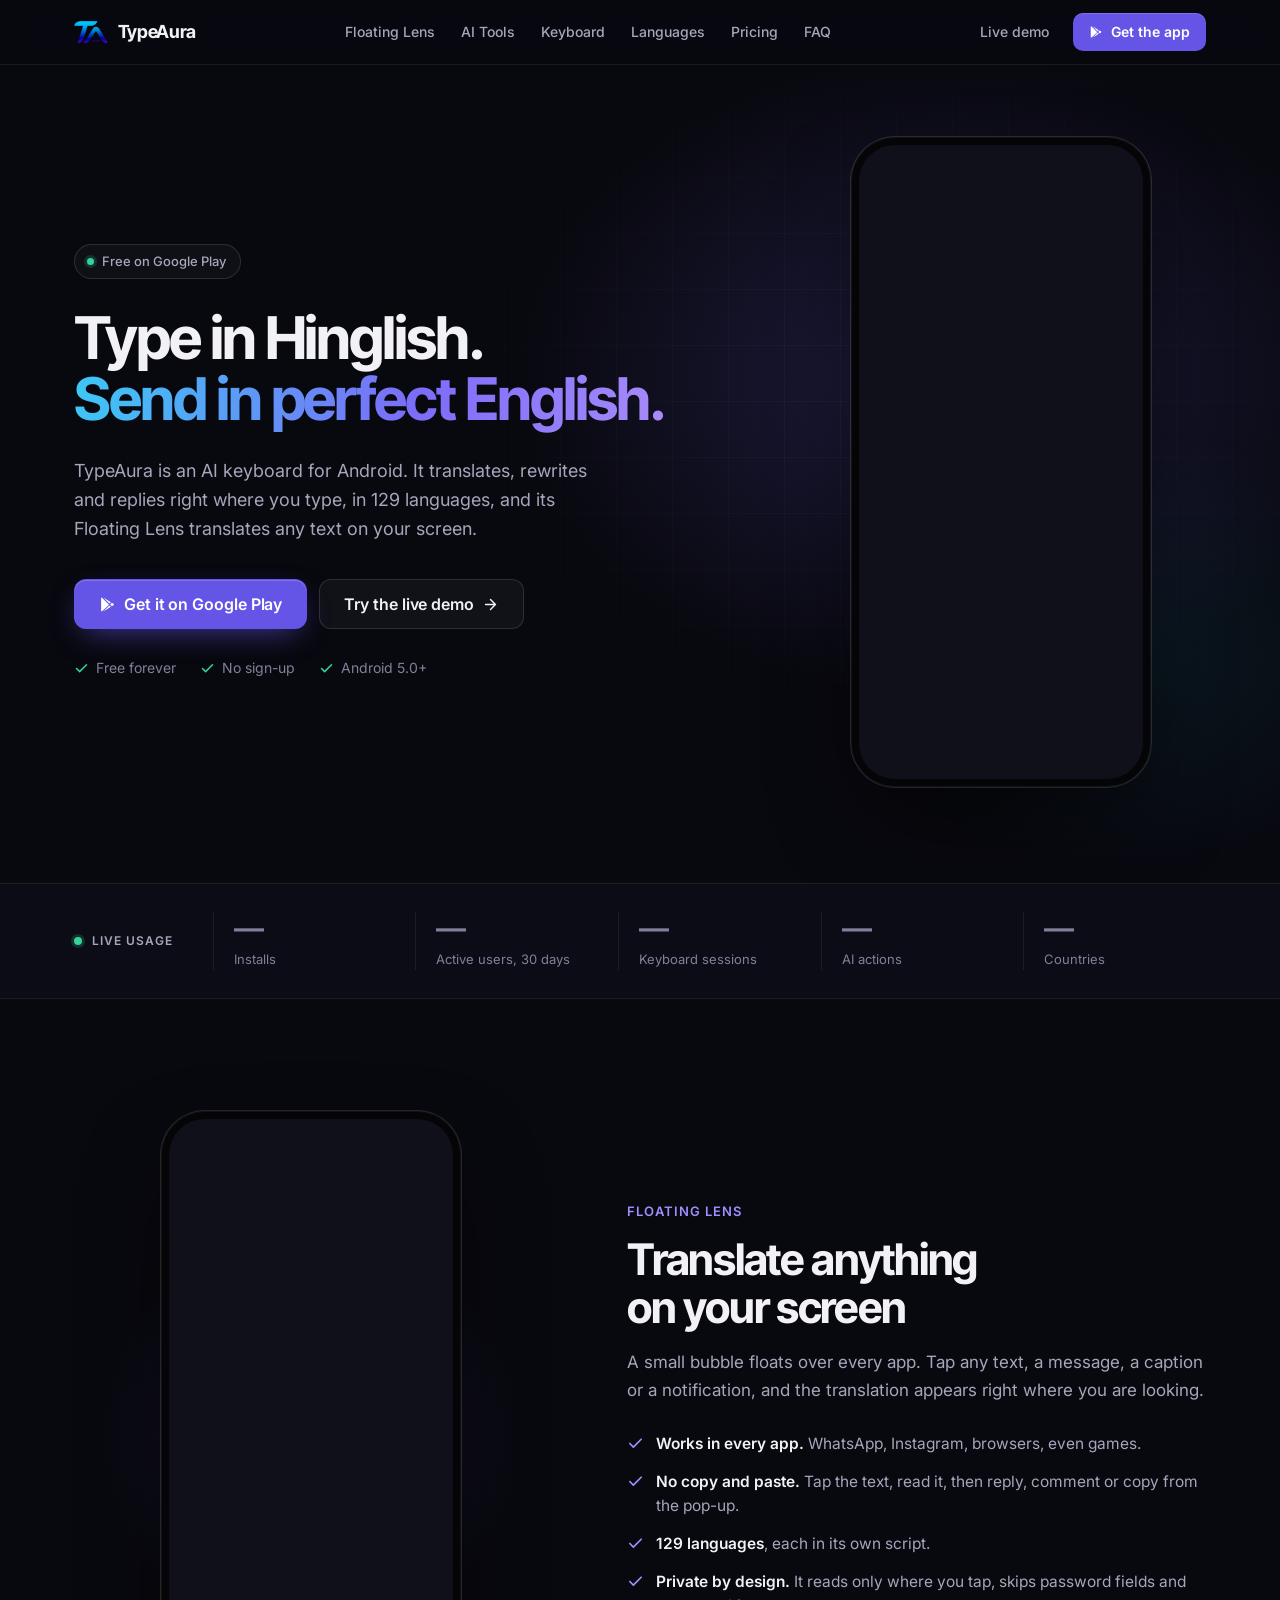
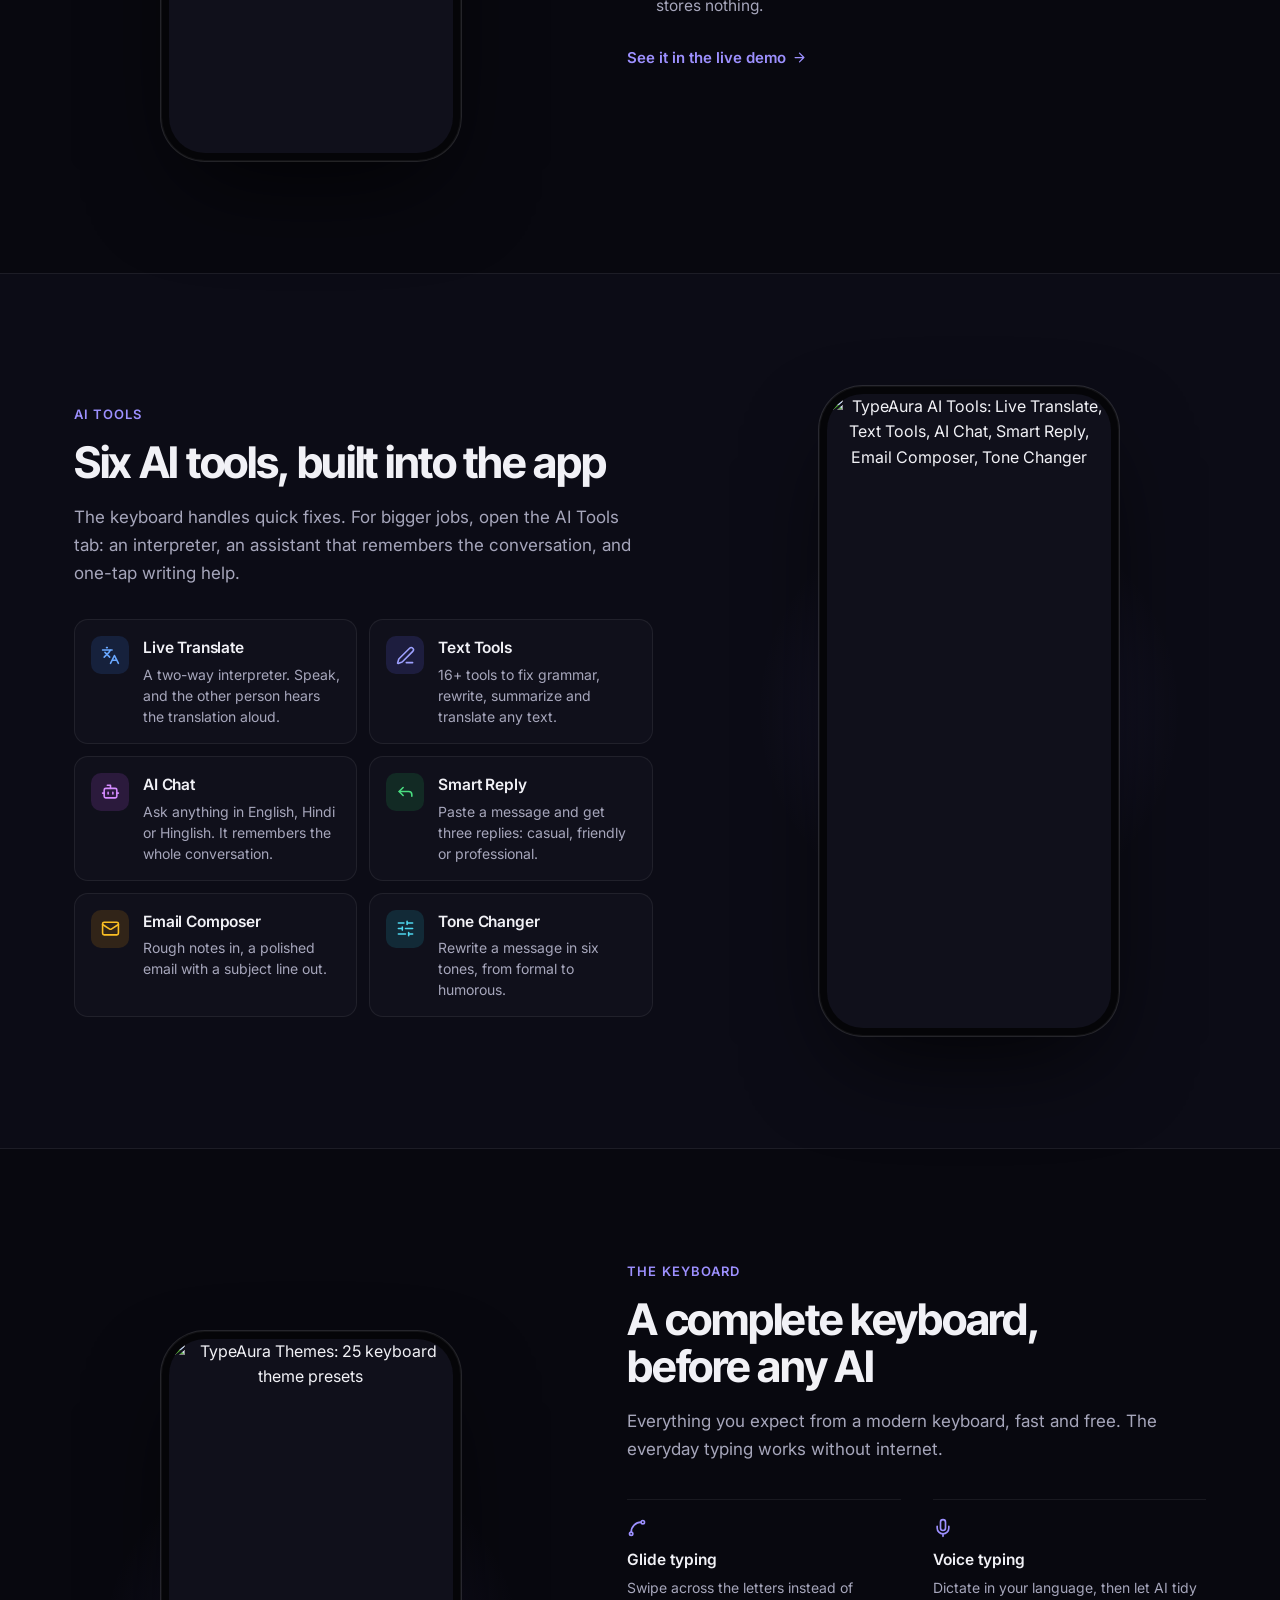
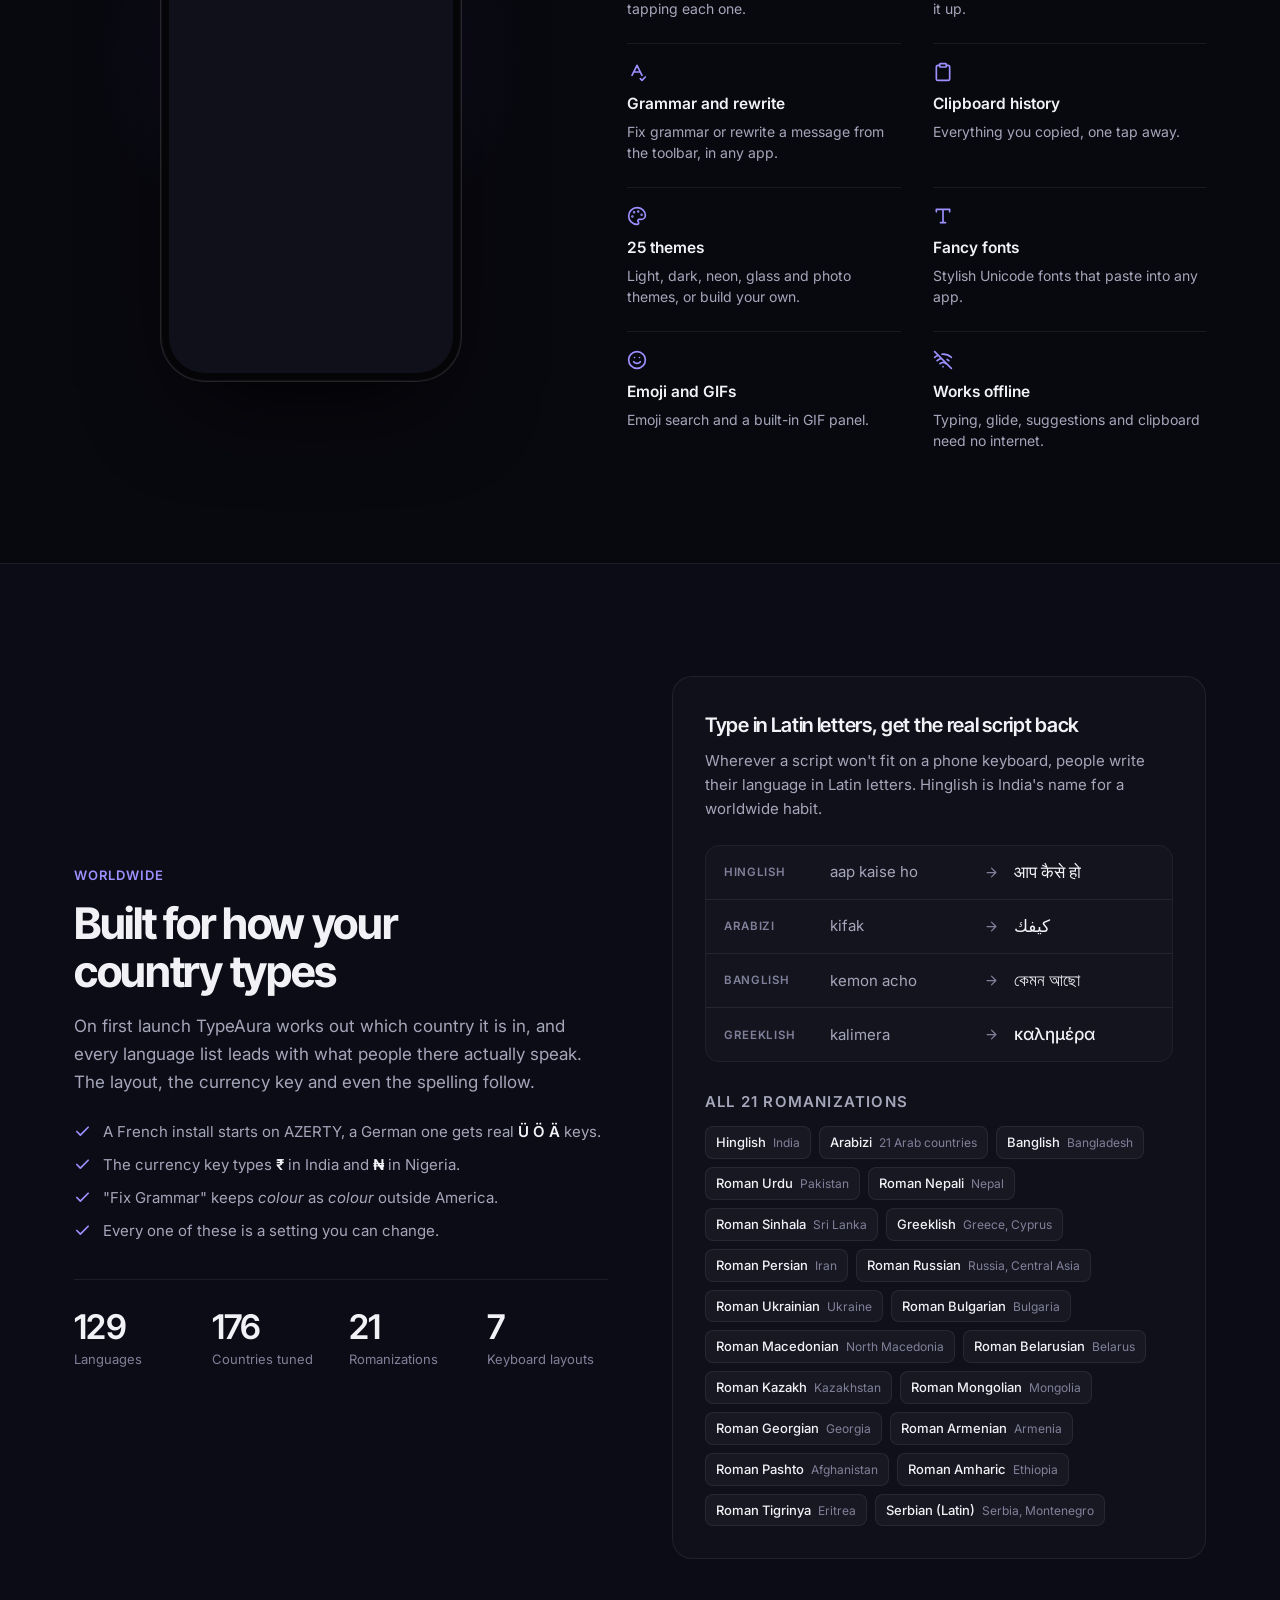
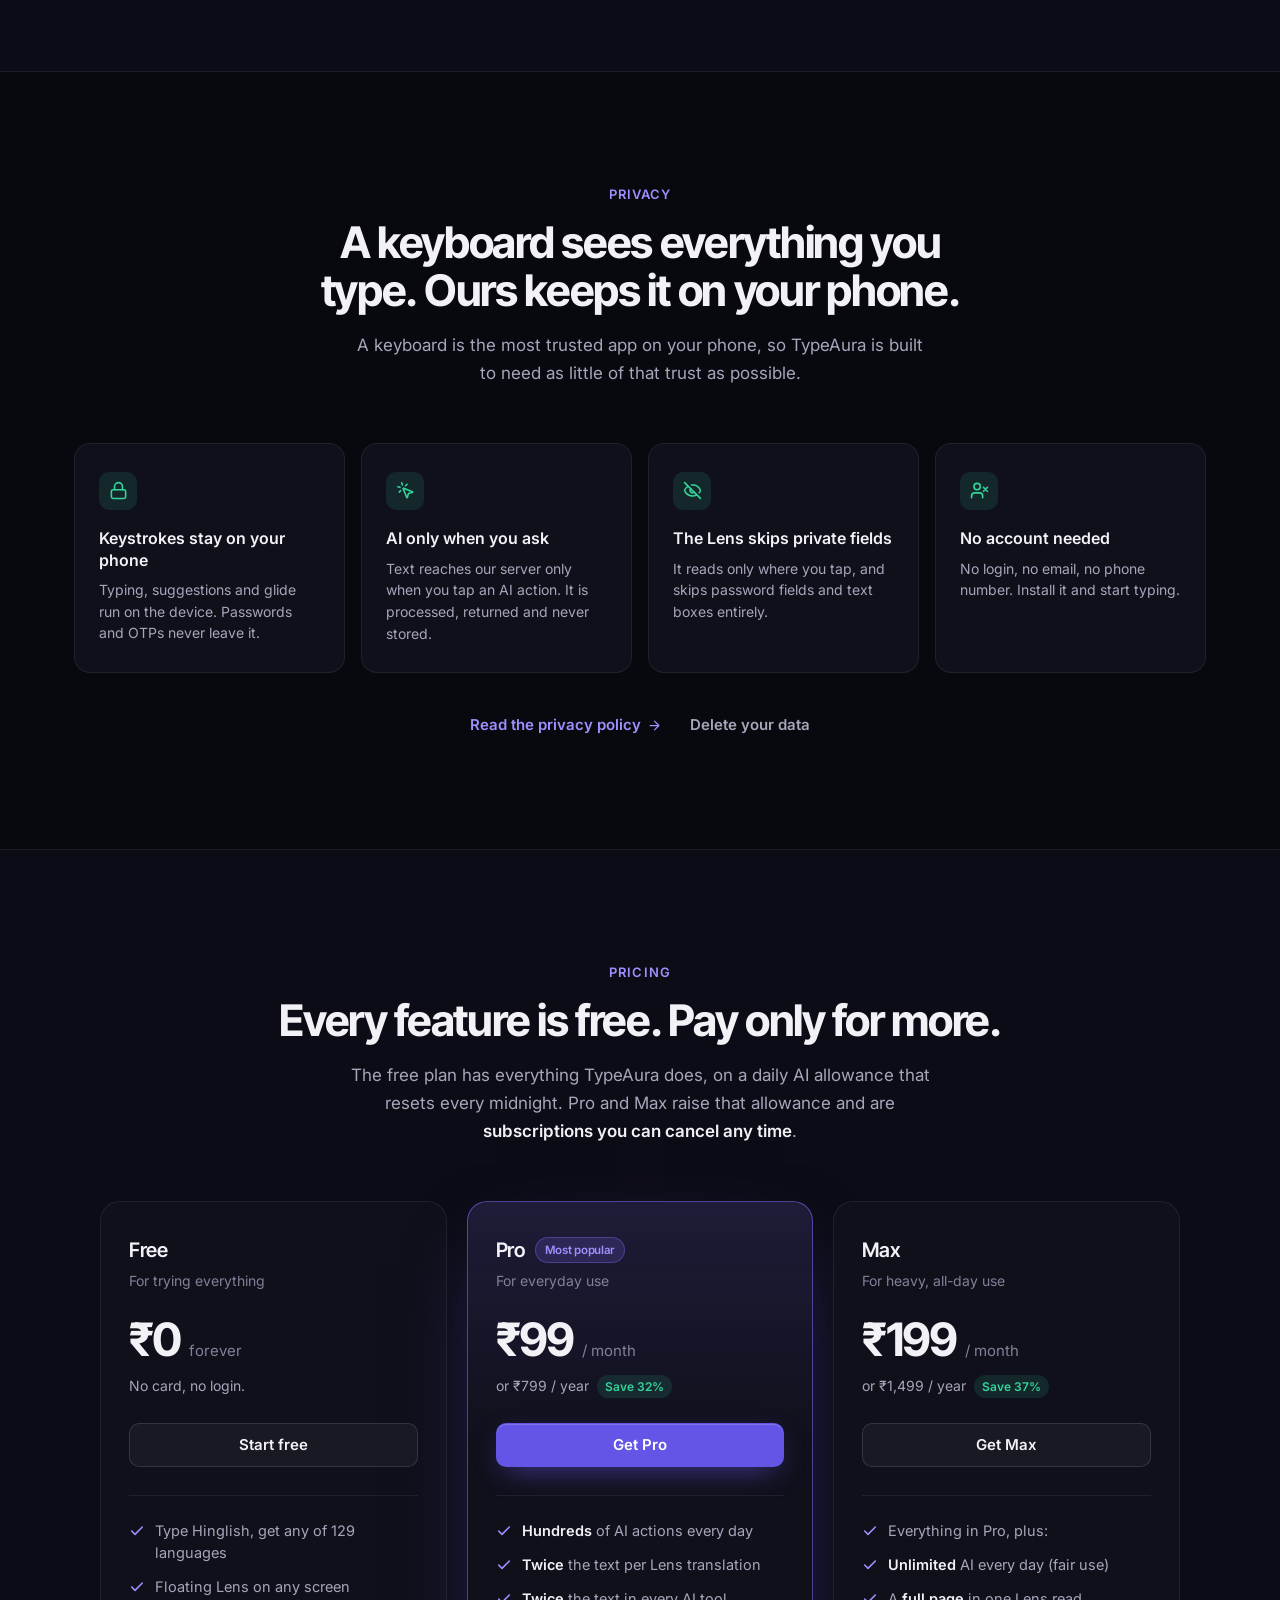
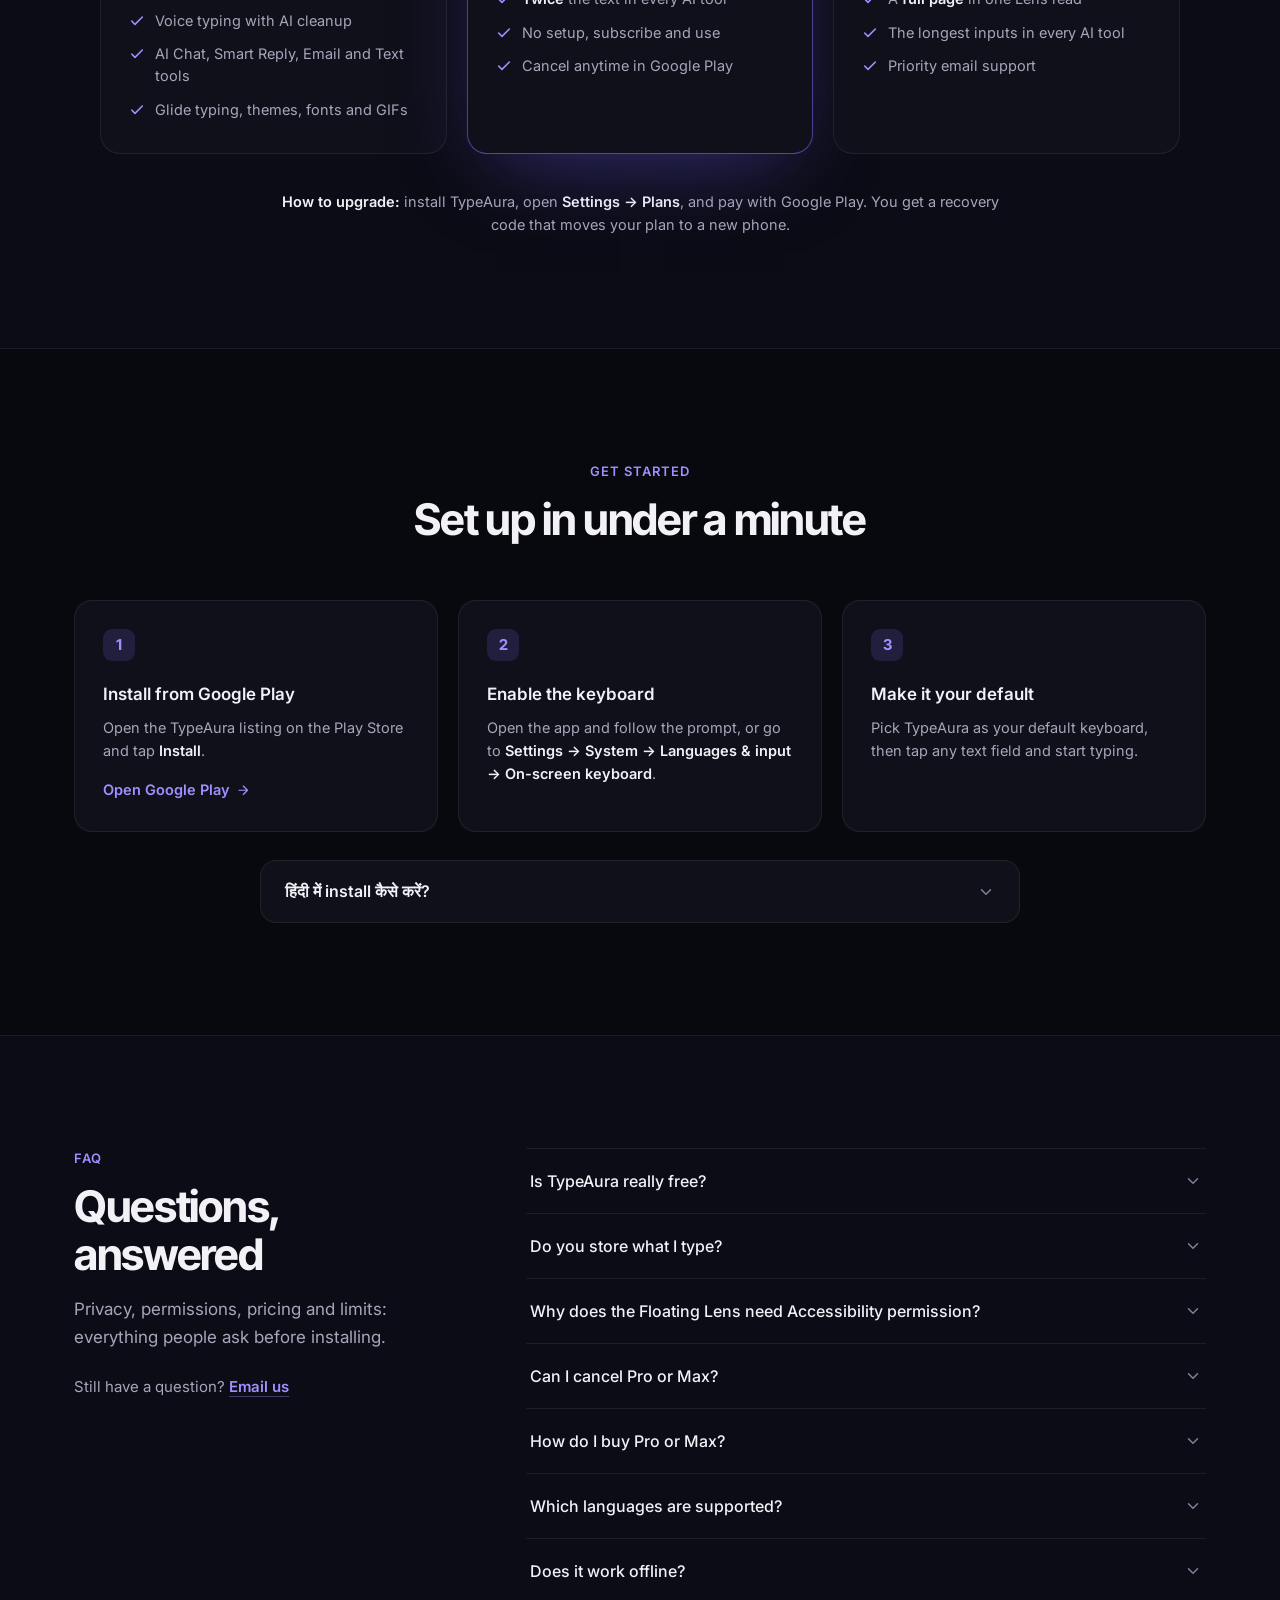
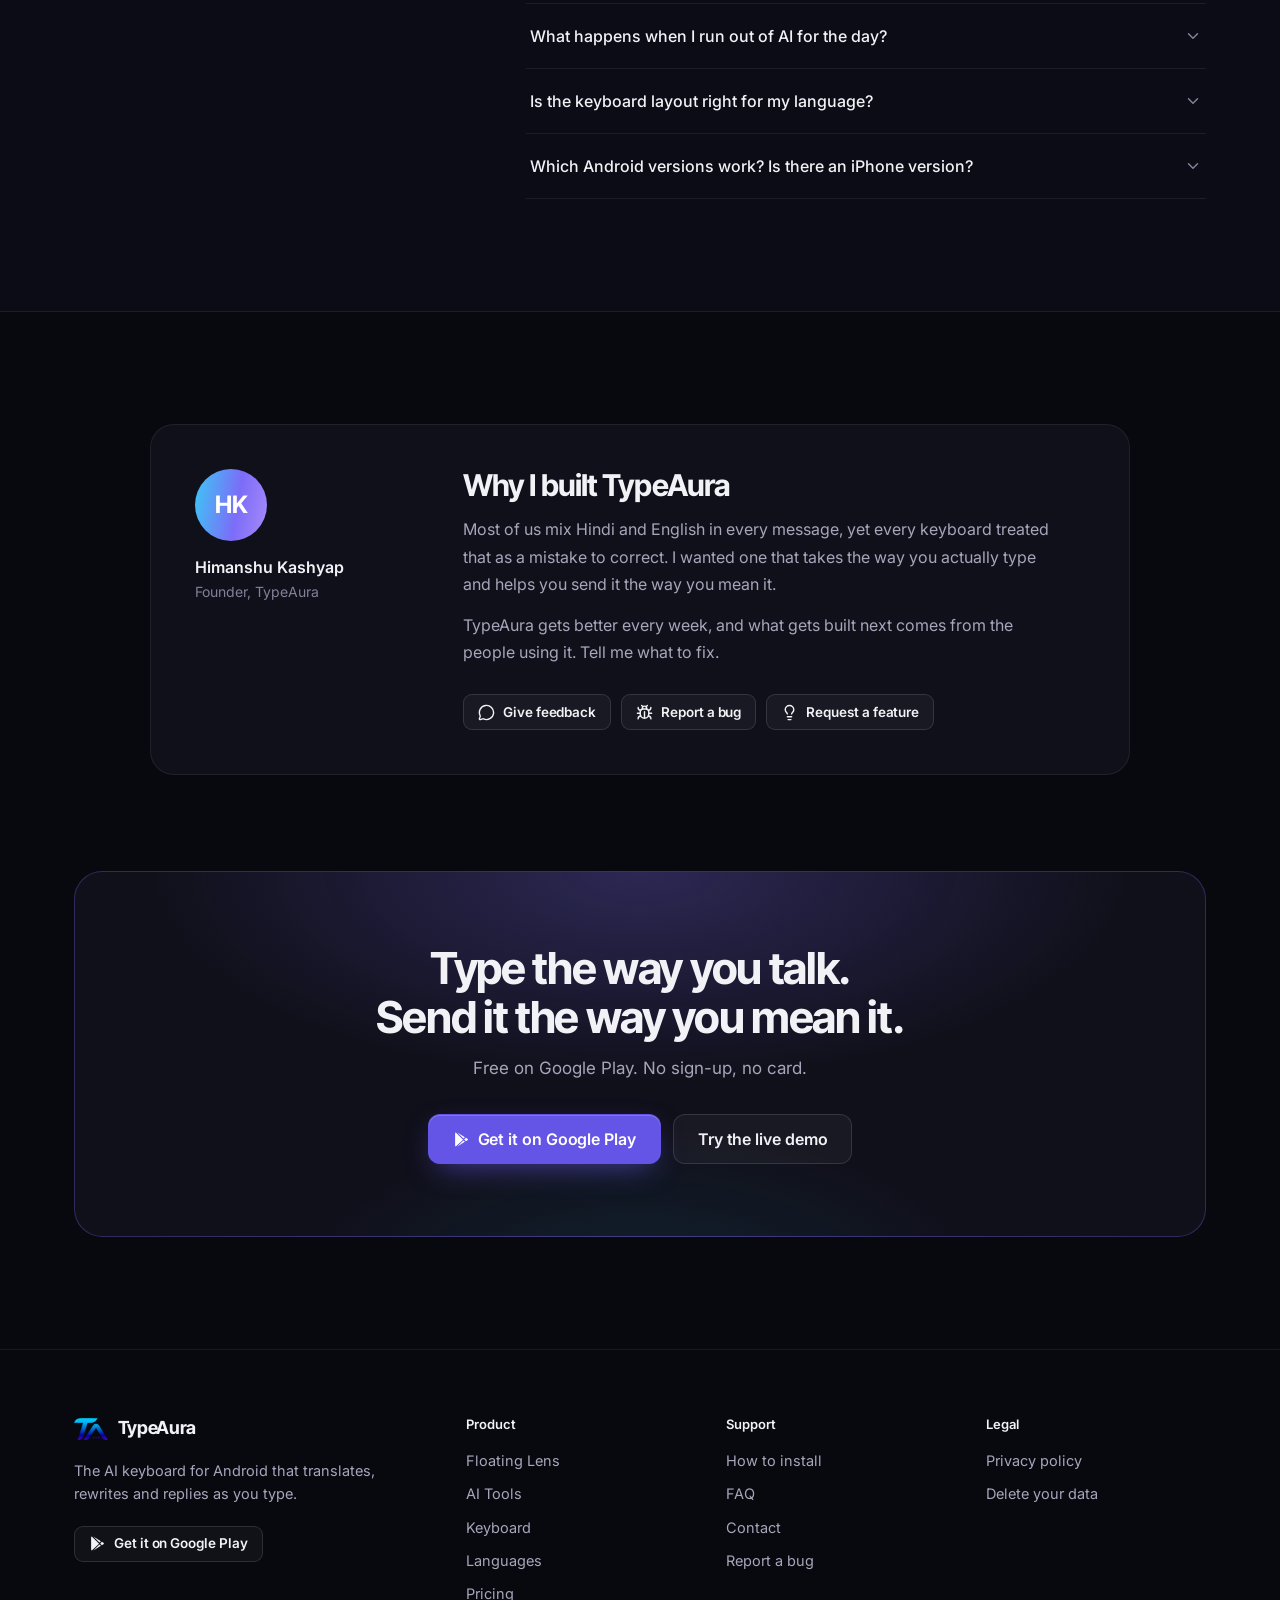
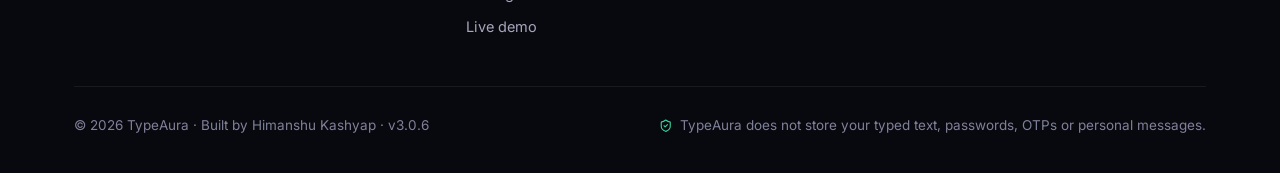
==== commit 569efd73: "Pricing: Pro ₹99 / ₹799, Max ₹199 / ₹1,499 with unlimited AI Pricing cards, the FAQ answer (page and" ====
--- a/index.html
+++ b/index.html
@@ -7,7 +7,7 @@
 
   <!-- ═══════════════════════ PRIMARY SEO ═══════════════════════ -->
   <title>TypeAura — AI Keyboard for Hinglish, Hindi & Better English</title>
-  <meta name="description" content="TypeAura is a free AI-powered Android keyboard with Hinglish ↔ English translation, a Floating Lens that translates any on-screen text via the Accessibility API, speech-to-text input, an emoji panel, clipboard history, and a suite of in-app AI tools (Smart Reply, Email Composer, Tone Changer, Live Translate). 129 languages, with the keyboard tuned to your country — Hinglish in India, Arabizi across the Arab world, Banglish, Roman Urdu, Greeklish and 16 more romanizations, plus QWERTY, AZERTY, QWERTZ and Nordic layouts. Free forever, with Pro and Max subscriptions from ₹300/month for much more AI every day — cancel anytime. Powered by GPT-OSS 120B. Free on Google Play." />
+  <meta name="description" content="TypeAura is a free AI-powered Android keyboard with Hinglish ↔ English translation, a Floating Lens that translates any on-screen text via the Accessibility API, speech-to-text input, an emoji panel, clipboard history, and a suite of in-app AI tools (Smart Reply, Email Composer, Tone Changer, Live Translate). 129 languages, with the keyboard tuned to your country — Hinglish in India, Arabizi across the Arab world, Banglish, Roman Urdu, Greeklish and 16 more romanizations, plus QWERTY, AZERTY, QWERTZ and Nordic layouts. Free forever, with Pro and Max subscriptions from ₹99/month, with unlimited AI on Max — cancel anytime. Powered by GPT-OSS 120B. Free on Google Play." />
   <meta name="author" content="Himanshu Kashyap" />
   <meta name="robots" content="index, follow, max-image-preview:large, max-snippet:-1, max-video-preview:-1" />
   <meta name="googlebot" content="index, follow" />
@@ -96,7 +96,7 @@
         "@type": "AggregateOffer",
         "priceCurrency": "INR",
         "lowPrice": "0",
-        "highPrice": "3750",
+        "highPrice": "1499",
         "offerCount": "5",
         "offers": [
           {
@@ -112,7 +112,7 @@
             "priceCurrency": "INR",
             "priceSpecification": {
               "@type": "UnitPriceSpecification",
-              "price": "300",
+              "price": "99",
               "priceCurrency": "INR",
               "billingDuration": 1,
               "billingIncrement": 1,
@@ -126,7 +126,7 @@
             "priceCurrency": "INR",
             "priceSpecification": {
               "@type": "UnitPriceSpecification",
-              "price": "2250",
+              "price": "799",
               "priceCurrency": "INR",
               "billingDuration": 1,
               "billingIncrement": 1,
@@ -140,7 +140,7 @@
             "priceCurrency": "INR",
             "priceSpecification": {
               "@type": "UnitPriceSpecification",
-              "price": "500",
+              "price": "199",
               "priceCurrency": "INR",
               "billingDuration": 1,
               "billingIncrement": 1,
@@ -154,7 +154,7 @@
             "priceCurrency": "INR",
             "priceSpecification": {
               "@type": "UnitPriceSpecification",
-              "price": "3750",
+              "price": "1499",
               "priceCurrency": "INR",
               "billingDuration": 1,
               "billingIncrement": 1,
@@ -230,7 +230,7 @@
           "name": "What happens when I run out of AI for the day?",
           "acceptedAnswer": {
             "@type": "Answer",
-            "text": "The keyboard keeps working normally. Only the AI actions pause, and your allowance resets automatically at midnight. If you hit the limit regularly, Pro gives you much more every day, and Max gives you three times what Pro does."
+            "text": "The keyboard keeps working normally. Only the AI actions pause, and your allowance resets automatically at midnight. If you hit the limit regularly, Pro gives you hundreds of AI actions every day, and Max is unlimited (fair use)."
           }
         },
         {
@@ -707,13 +707,13 @@
             <p class="pricing-for">For everyday use</p>
           </div>
           <div class="pricing-price">
-            <span class="pricing-amount">₹300</span>
+            <span class="pricing-amount">₹99</span>
             <span class="pricing-period">/ month</span>
           </div>
-          <p class="pricing-alt">or ₹2,250 / year <span class="pricing-save">Save 37%</span></p>
+          <p class="pricing-alt">or ₹799 / year <span class="pricing-save">Save 32%</span></p>
           <a href="https://play.google.com/store/apps/details?id=com.typeaura.app" class="btn-primary pricing-cta" target="_blank" rel="noopener">Get Pro</a>
           <ul class="pricing-list">
-            <li><svg class="icon" aria-hidden="true" focusable="false"><use href="#i-check"/></svg><span><strong>Much more AI</strong> every day</span></li>
+            <li><svg class="icon" aria-hidden="true" focusable="false"><use href="#i-check"/></svg><span><strong>Hundreds</strong> of AI actions every day</span></li>
             <li><svg class="icon" aria-hidden="true" focusable="false"><use href="#i-check"/></svg><span><strong>Twice</strong> the text per Lens translation</span></li>
             <li><svg class="icon" aria-hidden="true" focusable="false"><use href="#i-check"/></svg><span><strong>Twice</strong> the text in every AI tool</span></li>
             <li><svg class="icon" aria-hidden="true" focusable="false"><use href="#i-check"/></svg>No setup, subscribe and use</li>
@@ -727,14 +727,14 @@
             <p class="pricing-for">For heavy, all-day use</p>
           </div>
           <div class="pricing-price">
-            <span class="pricing-amount">₹500</span>
+            <span class="pricing-amount">₹199</span>
             <span class="pricing-period">/ month</span>
           </div>
-          <p class="pricing-alt">or ₹3,750 / year <span class="pricing-save">Save 37%</span></p>
+          <p class="pricing-alt">or ₹1,499 / year <span class="pricing-save">Save 37%</span></p>
           <a href="https://play.google.com/store/apps/details?id=com.typeaura.app" class="btn-secondary pricing-cta" target="_blank" rel="noopener">Get Max</a>
           <ul class="pricing-list">
             <li><svg class="icon" aria-hidden="true" focusable="false"><use href="#i-check"/></svg>Everything in Pro, plus:</li>
-            <li><svg class="icon" aria-hidden="true" focusable="false"><use href="#i-check"/></svg><span><strong>3×</strong> the daily AI of Pro</span></li>
+            <li><svg class="icon" aria-hidden="true" focusable="false"><use href="#i-check"/></svg><span><strong>Unlimited</strong> AI every day (fair use)</span></li>
             <li><svg class="icon" aria-hidden="true" focusable="false"><use href="#i-check"/></svg><span>A <strong>full page</strong> in one Lens read</span></li>
             <li><svg class="icon" aria-hidden="true" focusable="false"><use href="#i-check"/></svg>The longest inputs in every AI tool</li>
             <li><svg class="icon" aria-hidden="true" focusable="false"><use href="#i-check"/></svg>Priority email support</li>
@@ -859,7 +859,7 @@
         <details class="faq-item">
           <summary>What happens when I run out of AI for the day?<span class="faq-chev" aria-hidden="true"><svg class="icon" aria-hidden="true" focusable="false"><use href="#i-chevron-down"/></svg></span></summary>
           <div class="faq-answer">
-            <p>The keyboard keeps working normally. Only the AI actions pause, and your allowance resets automatically at midnight. If you hit the limit regularly, Pro gives you much more every day, and Max gives you three times what Pro does.</p>
+            <p>The keyboard keeps working normally. Only the AI actions pause, and your allowance resets automatically at midnight. If you hit the limit regularly, Pro gives you hundreds of AI actions every day, and Max is unlimited (fair use).</p>
           </div>
         </details>
 
